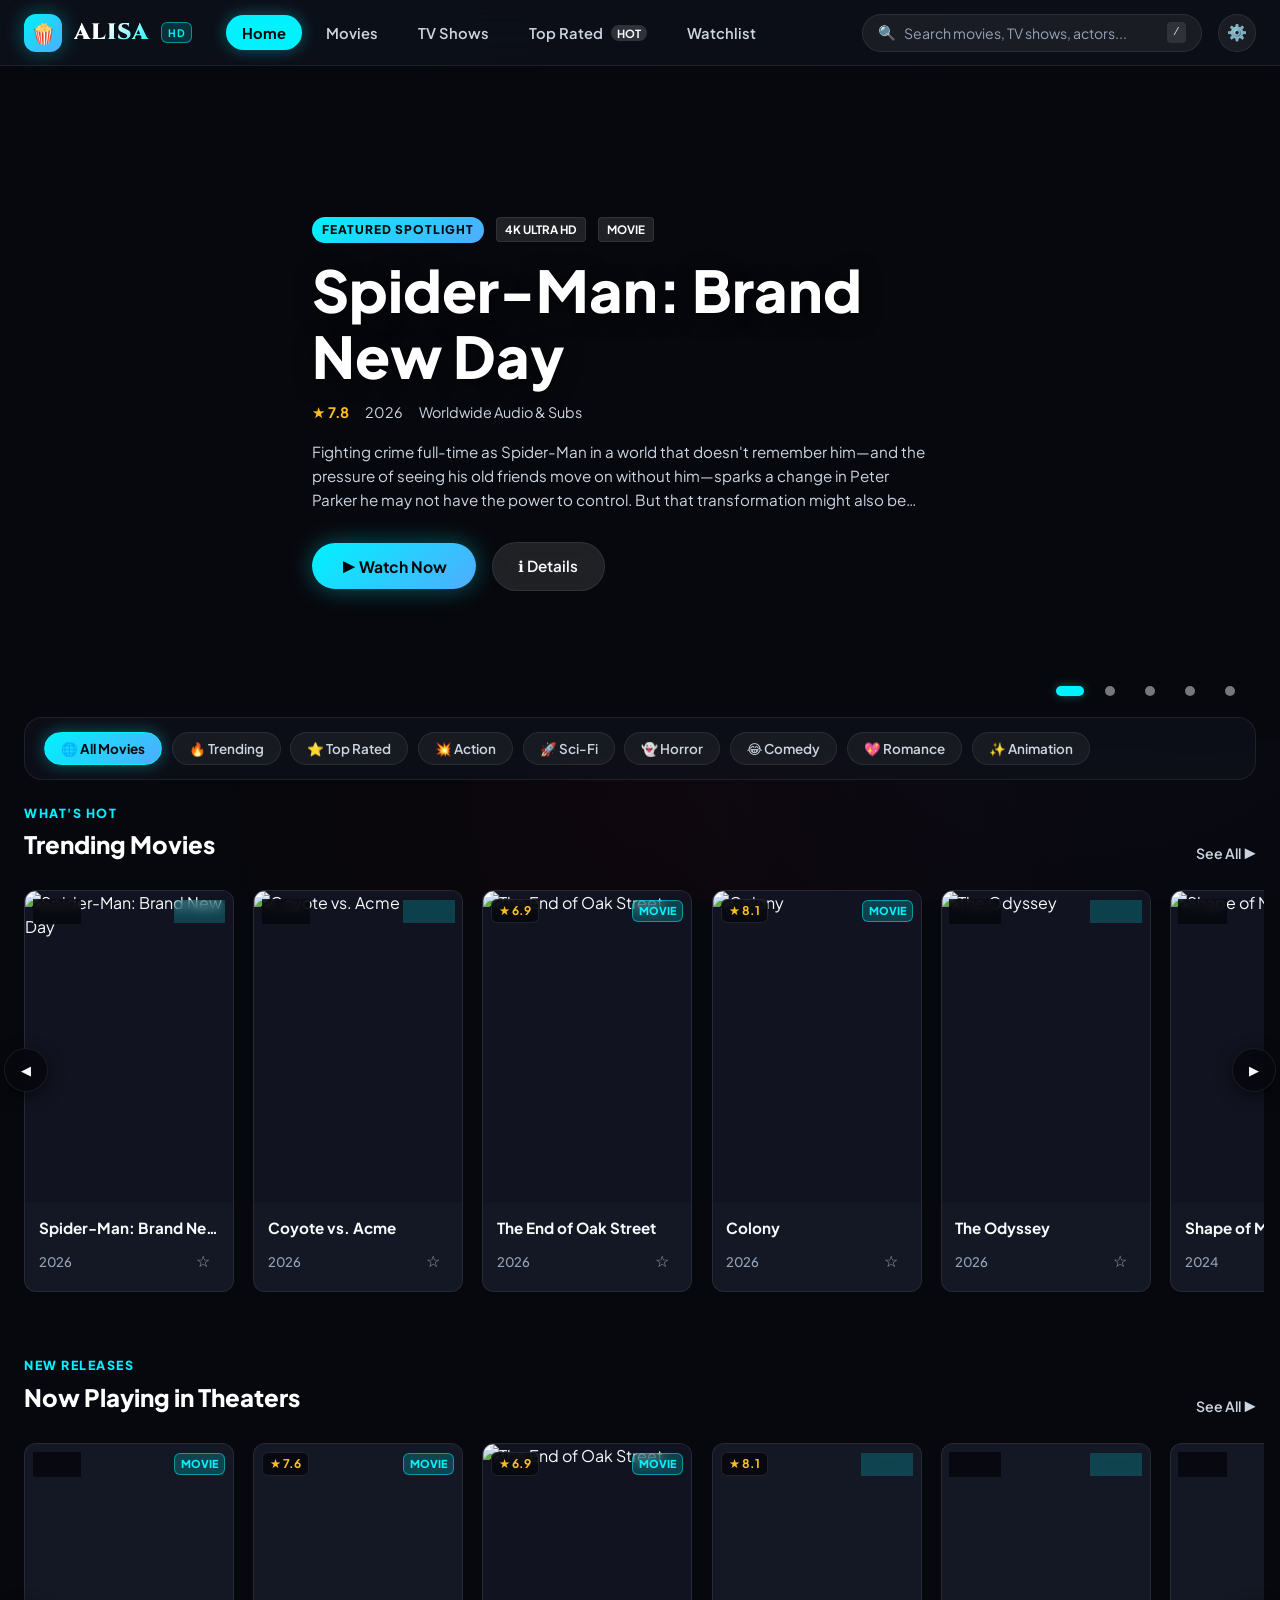
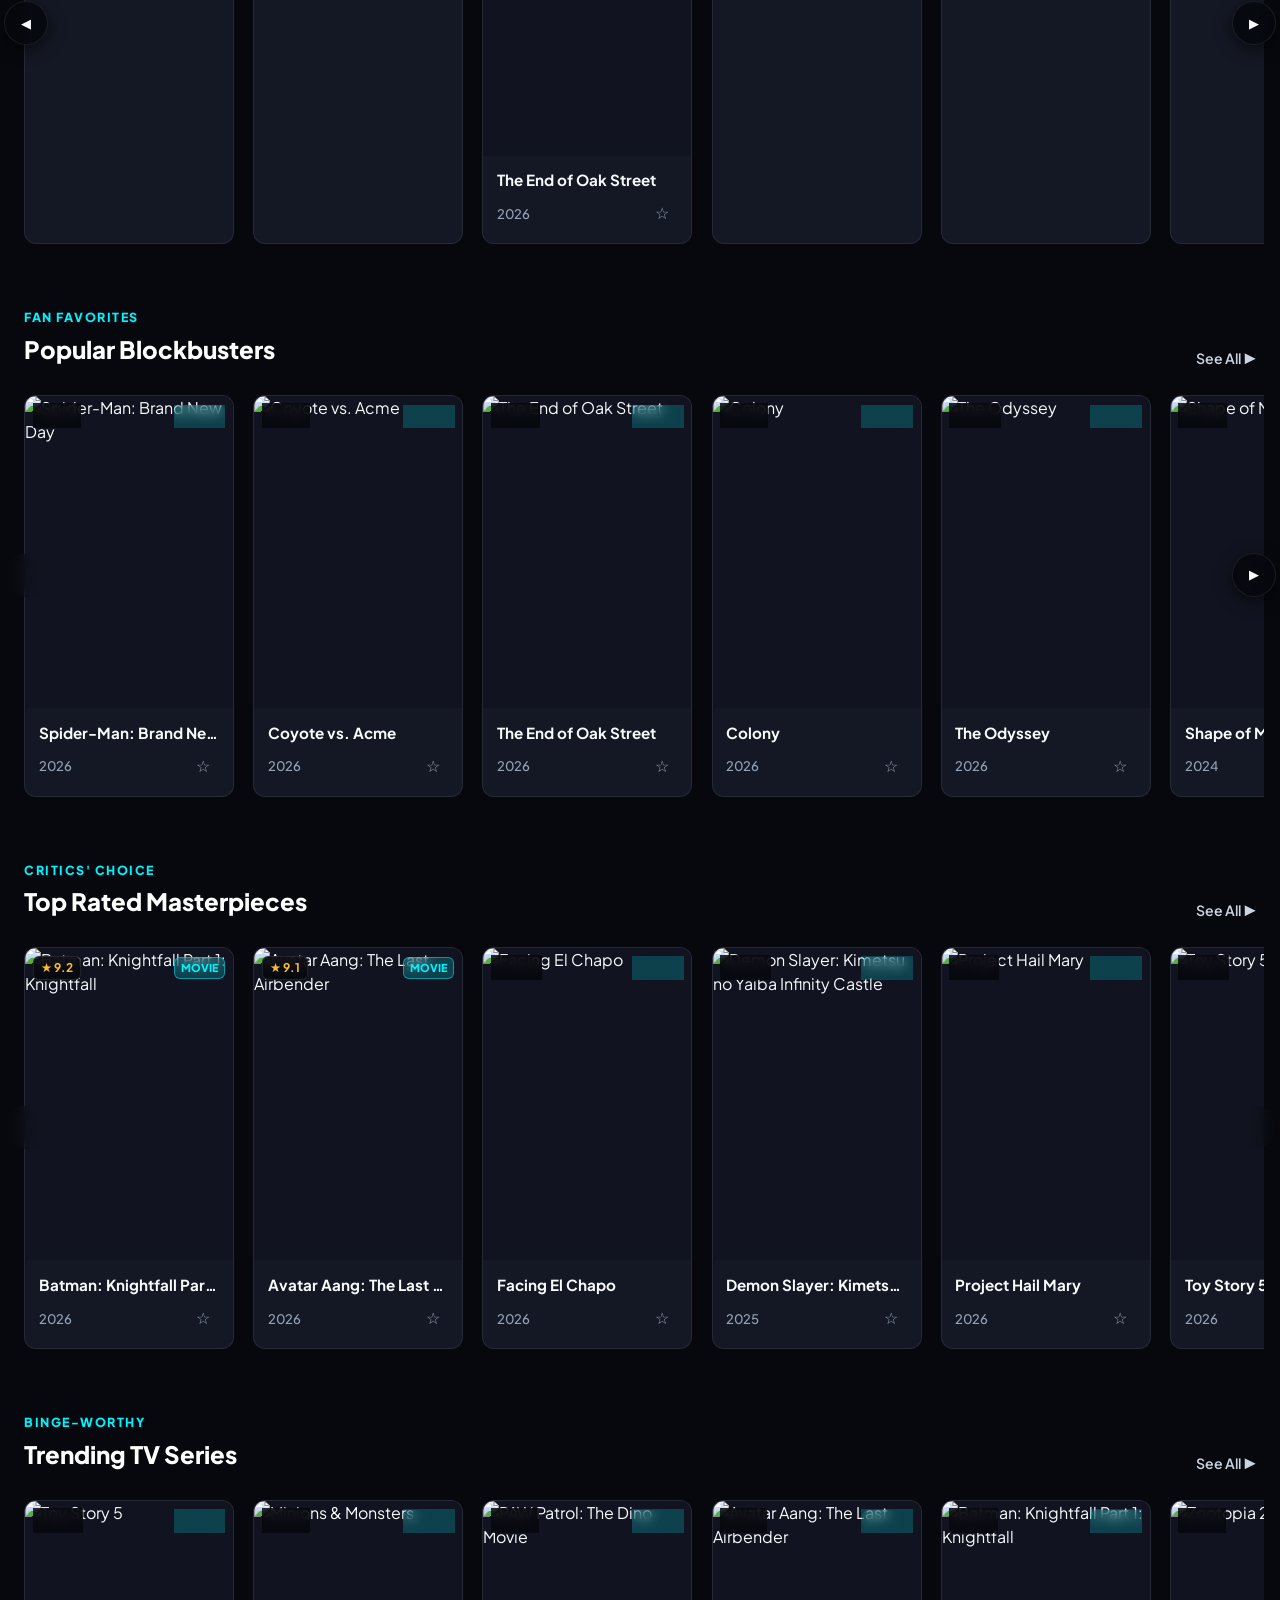
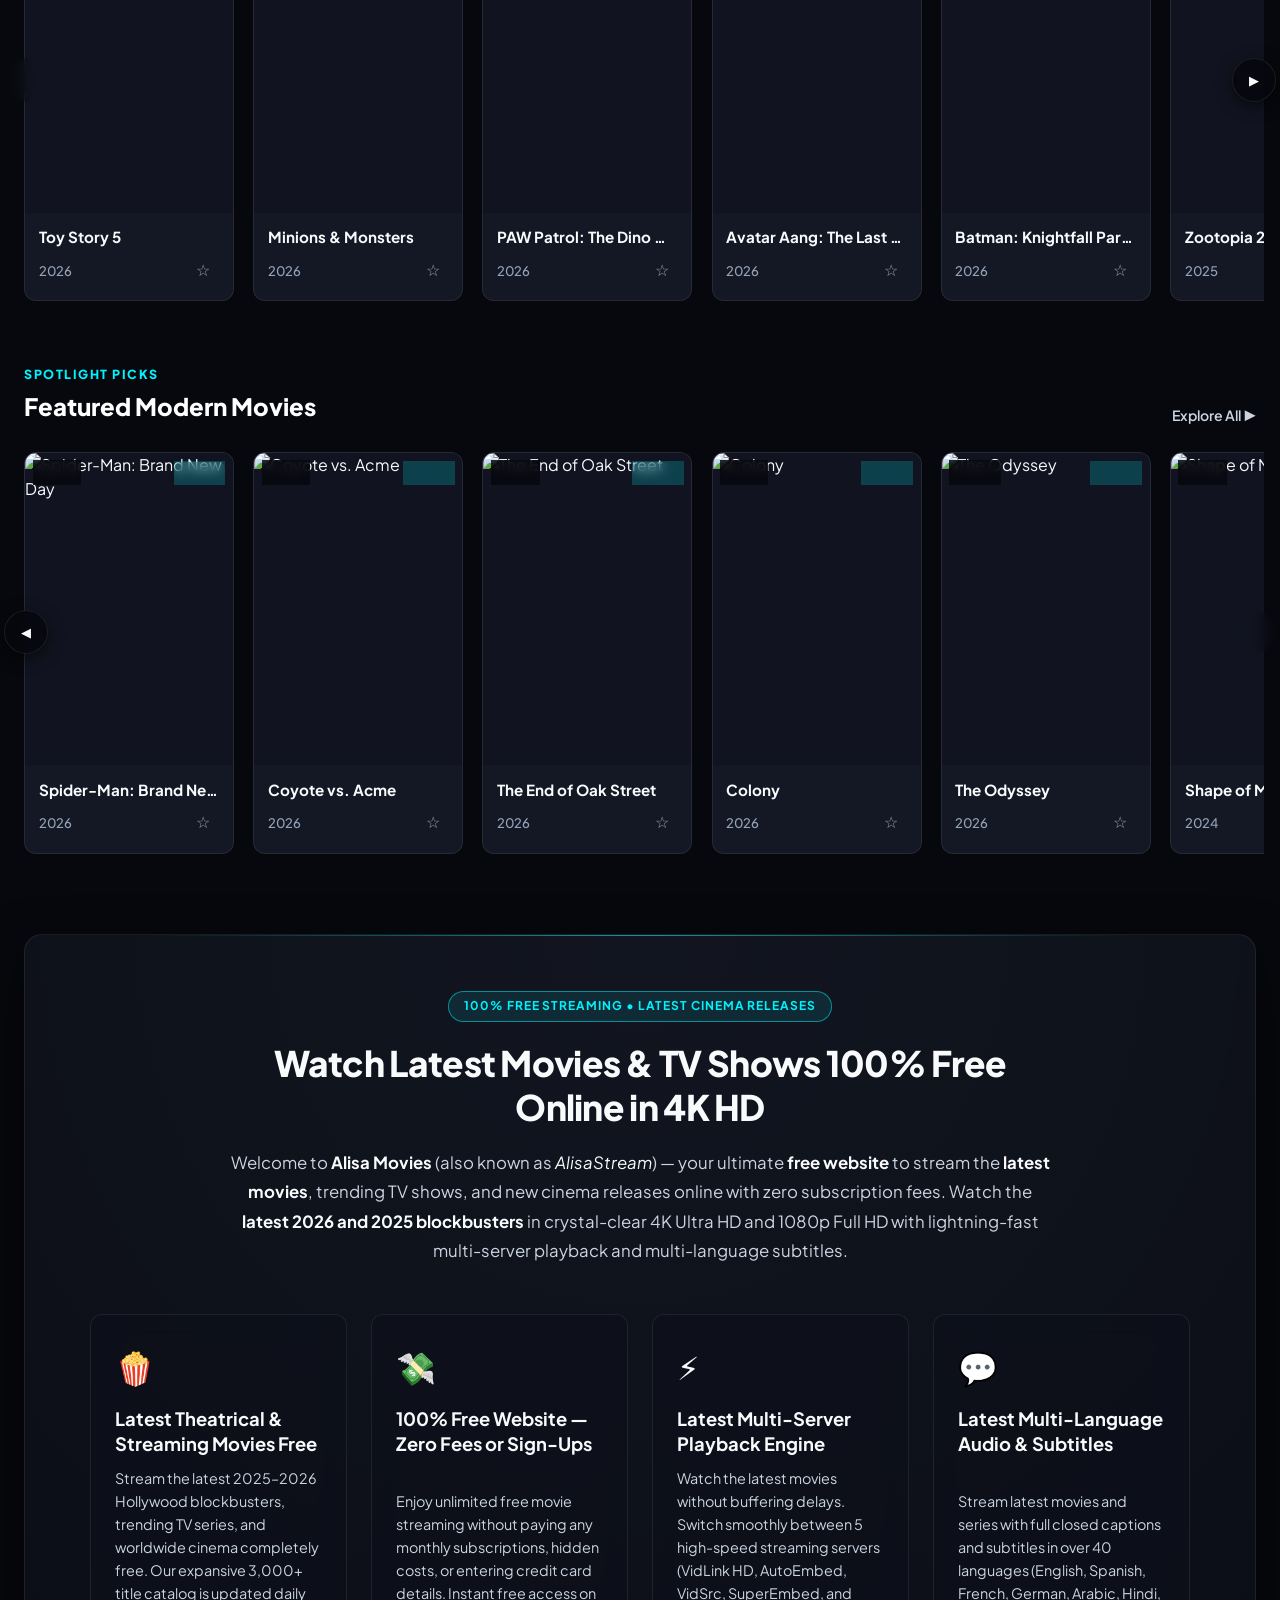
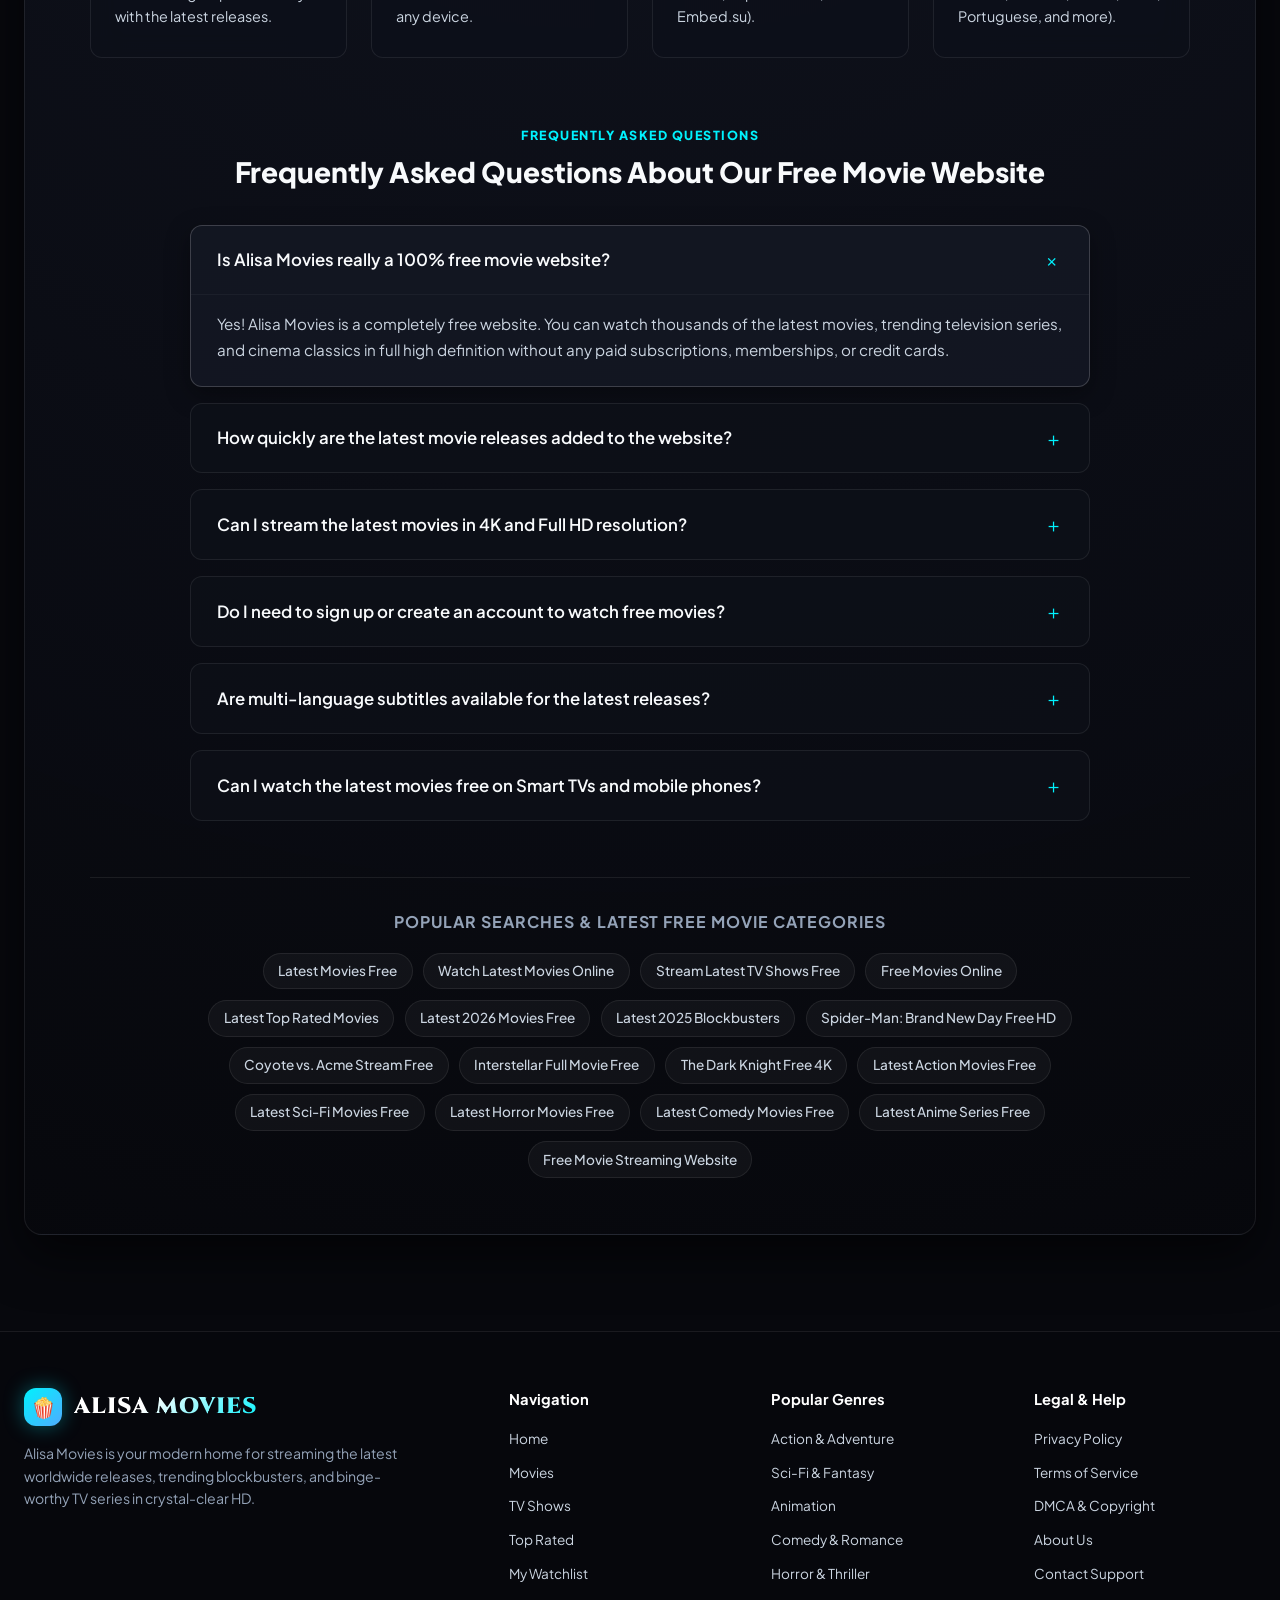
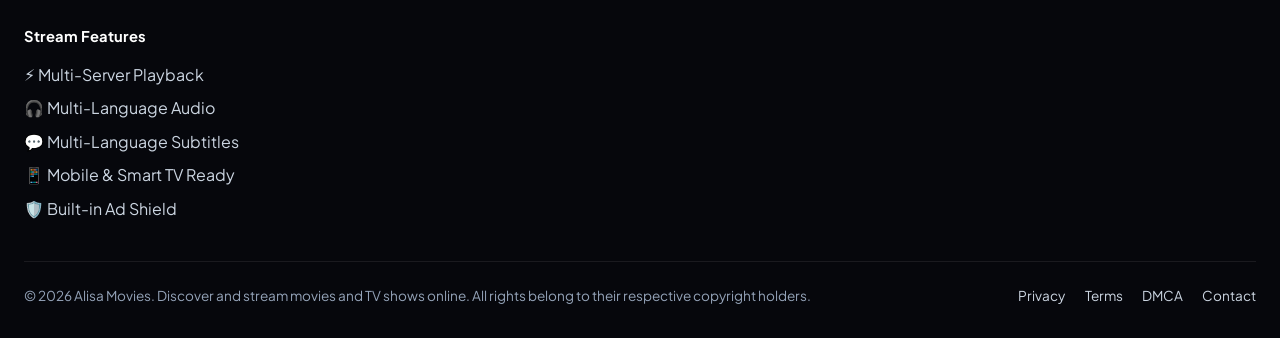
==== index.html @ 01cde554 "fix(player): resolve iframe allowfullscreen precedence, referrerpolicy, and cache bust SW v2" ====
<!DOCTYPE html>
<html lang="en" data-theme-accent="cyan">

<head>
  <meta charset="UTF-8">
  <meta name="viewport" content="width=device-width, initial-scale=1.0">
  <title>Alisa Movies — Watch Movies &amp; TV Shows Free Online in 4K HD | #1 Streaming Site</title>

  <!-- Performance Preconnect & Preload Hints (Core Web Vitals Optimization) -->
  <link rel="preconnect" href="https://fonts.googleapis.com">
  <link rel="preconnect" href="https://fonts.gstatic.com" crossorigin>
  <link rel="preconnect" href="https://image.tmdb.org">
  <link rel="dns-prefetch" href="https://image.tmdb.org">
  <link rel="preload" as="image" href="https://image.tmdb.org/t/p/w780/qeQJx07rK2xm8SD2sJxFKhE7gs0.jpg" fetchpriority="high" media="(max-width: 768px)">
  <link rel="preload" as="image" href="https://image.tmdb.org/t/p/w1280/qeQJx07rK2xm8SD2sJxFKhE7gs0.jpg" fetchpriority="high" media="(min-width: 769px)">

  <!-- Core Design System & Cinematic Stylesheet (Minified) -->
  <link rel="stylesheet" href="css/style.min.css">
  <link rel="stylesheet" href="https://fonts.googleapis.com/css2?family=Cinzel:wght@700;900&family=Plus+Jakarta+Sans:wght@400;500;600;700;800&display=swap" media="print" onload="this.media='all'">
  <noscript>
    <link rel="stylesheet" href="https://fonts.googleapis.com/css2?family=Cinzel:wght@700;900&family=Plus+Jakarta+Sans:wght@400;500;600;700;800&display=swap">
  </noscript>

  <meta name="description"
    content="Watch latest movies and trending TV shows 100% free online in crystal-clear 4K &amp; 1080p HD on Alisa Movies (AlisaStream). #1 online movie watch website with zero sign-up, instant multi-server playback, and multi-language subtitles.">
  <meta name="keywords"
    content="watch movies online, watch free movies, free movie streaming sites, watch movies online free, watch latest movies free, best movie streaming site, free movies 4k, watch series free online, alisa movies, alisastream, stream hd movies free, free cinema 2026">
  <meta name="author" content="Alisa Movies">
  <meta name="robots" content="index, follow, max-image-preview:large, max-snippet:-1, max-video-preview:-1">
  <meta name="googlebot" content="index, follow, max-snippet:-1, max-image-preview:large, max-video-preview:-1">
  <meta name="bingbot" content="index, follow, max-snippet:-1, max-image-preview:large">
  <meta name="theme-color" content="#07080d">
  <meta name="mobile-web-app-capable" content="yes">
  <meta name="apple-mobile-web-app-capable" content="yes">
  <meta name="apple-mobile-web-app-status-bar-style" content="black-translucent">
  <meta name="apple-mobile-web-app-title" content="Alisa Movies Free">
  <meta name="application-name" content="Alisa Movies">

  <!-- Canonical Link -->
  <link rel="canonical" href="https://alisastream.site/">
  <link rel="manifest" href="manifest.json">

  <!-- Open Graph / Facebook / WhatsApp Social Graph -->
  <meta property="og:site_name" content="Alisa Movies">
  <meta property="og:type" content="website">
  <meta property="og:title" content="Alisa Movies — Watch Movies &amp; TV Shows Free Online in 4K HD | #1 Streaming Site">
  <meta property="og:description"
    content="Watch the latest movies and trending TV shows 100% free online in crystal-clear 4K &amp; Full HD. #1 online movie streaming site with zero sign-up and fast multi-server playback.">
  <meta property="og:url" content="https://alisastream.site/">
  <meta property="og:image" content="https://image.tmdb.org/t/p/w1280/qeQJx07rK2xm8SD2sJxFKhE7gs0.jpg">
  <meta property="og:image:width" content="1280">
  <meta property="og:image:height" content="720">
  <meta property="og:image:alt" content="Alisa Movies — Watch Latest Movies Free Online in 4K HD">
  <meta property="og:locale" content="en_US">

  <!-- Twitter Cards -->
  <meta name="twitter:card" content="summary_large_image">
  <meta name="twitter:title" content="Alisa Movies — Watch Latest Movies & TV Shows Free Online in 4K HD">
  <meta name="twitter:description"
    content="Watch the latest movies and trending TV shows 100% free online in crystal-clear 4K & Full HD. Free movie streaming with zero subscription.">
  <meta name="twitter:image" content="https://image.tmdb.org/t/p/w1280/qeQJx07rK2xm8SD2sJxFKhE7gs0.jpg">
  <meta name="twitter:image:alt" content="Alisa Movies — Free Latest Movie Streaming">

  <!-- Site Icons & Favicon (Desktop, Mobile, Google SERP) -->
  <link rel="icon" type="image/svg+xml" href="favicon.svg">
  <link rel="icon" type="image/png" sizes="48x48" href="favicon-48x48.png">
  <link rel="icon" type="image/png" sizes="32x32" href="favicon-32x32.png">
  <link rel="icon" type="image/png" sizes="16x16" href="favicon-16x16.png">
  <link rel="shortcut icon" href="favicon.ico">
  <link rel="apple-touch-icon" sizes="180x180" href="apple-touch-icon.png">

  <!-- Schema.org JSON-LD Structured Data for Google Rich Snippets -->
  <script type="application/ld+json">
  {
    "@context": "https://schema.org",
    "@graph": [
      {
        "@type": "WebSite",
        "@id": "https://alisastream.site/#website",
        "url": "https://alisastream.site/",
        "name": "Alisa Movies — Free Latest Movie Streaming",
        "alternateName": ["AlisaStream Free", "Alisa Stream", "AlisaMovies Free", "Latest Movies Free HD"],
        "description": "Watch latest movies and trending TV series 100% free in crystal-clear 4K and 1080p HD. Free cinema streaming with zero fees and no subscriptions.",
        "inLanguage": "en-US",
        "potentialAction": {
          "@type": "SearchAction",
          "target": {
            "@type": "EntryPoint",
            "urlTemplate": "https://alisastream.site/#search={search_term_string}"
          },
          "query-input": "required name=search_term_string"
        }
      },
      {
        "@type": "Organization",
        "@id": "https://alisastream.site/#organization",
        "name": "Alisa Movies",
        "alternateName": "AlisaStream",
        "url": "https://alisastream.site/",
        "logo": {
          "@type": "ImageObject",
          "url": "https://image.tmdb.org/t/p/w500/bjiS5ipwxb9JFy3XRRN4OAilSeX.jpg",
          "caption": "Alisa Movies Brand Logo"
        },
        "description": "Premier free movie streaming website offering the latest cinema releases and trending HD television series worldwide.",
        "sameAs": [
          "https://alisastream.site/"
        ]
      },
      {
        "@type": "BreadcrumbList",
        "@id": "https://alisastream.site/#breadcrumb",
        "itemListElement": [
          {
            "@type": "ListItem",
            "position": 1,
            "name": "Home",
            "item": "https://alisastream.site/"
          },
          {
            "@type": "ListItem",
            "position": 2,
            "name": "Latest Movies Free",
            "item": "https://alisastream.site/?category=movies"
          },
          {
            "@type": "ListItem",
            "position": 3,
            "name": "Latest TV Shows Free",
            "item": "https://alisastream.site/?category=tv"
          },
          {
            "@type": "ListItem",
            "position": 4,
            "name": "Top Rated Free Cinema",
            "item": "https://alisastream.site/?category=top_rated"
          }
        ]
      },
      {
        "@type": "ItemList",
        "@id": "https://alisastream.site/#trending-carousel",
        "name": "Latest Trending Movies & TV Series — Watch Free on Alisa Movies",
        "description": "Featured latest high-definition blockbusters and trending television shows available to stream 100% free.",
        "itemListElement": [
          {
            "@type": "ListItem",
            "position": 1,
            "item": {
              "@type": "Movie",
              "name": "Spider-Man: Brand New Day",
              "url": "https://alisastream.site/?movie=969681",
              "image": "https://image.tmdb.org/t/p/w500/bjiS5ipwxb9JFy3XRRN4OAilSeX.jpg",
              "datePublished": "2026-07-29"
            }
          },
          {
            "@type": "ListItem",
            "position": 2,
            "item": {
              "@type": "Movie",
              "name": "Coyote vs. Acme",
              "url": "https://alisastream.site/?movie=1204680",
              "image": "https://image.tmdb.org/t/p/w500/kYDCl2y0VPvhT5eYWbMRInPoB03.jpg",
              "datePublished": "2026-08-20"
            }
          },
          {
            "@type": "ListItem",
            "position": 3,
            "item": {
              "@type": "Movie",
              "name": "Interstellar",
              "url": "https://alisastream.site/?movie=157336",
              "image": "https://image.tmdb.org/t/p/w500/gEU2QniE6E77NI6lCU6MxlNBvIx.jpg",
              "datePublished": "2014-11-05"
            }
          },
          {
            "@type": "ListItem",
            "position": 4,
            "item": {
              "@type": "Movie",
              "name": "The Dark Knight",
              "url": "https://alisastream.site/?movie=155",
              "image": "https://image.tmdb.org/t/p/w500/qJ2tW6WMUDux911r6m7haRef0WH.jpg",
              "datePublished": "2008-07-16"
            }
          }
        ]
      },
      {
        "@type": "FAQPage",
        "@id": "https://alisastream.site/#faq",
        "mainEntity": [
          {
            "@type": "Question",
            "name": "Is Alisa Movies a completely free website to watch movies?",
            "acceptedAnswer": {
              "@type": "Answer",
              "text": "Yes, Alisa Movies (AlisaStream) is a 100% free streaming website. You can watch thousands of the latest movies, trending TV shows, and cinema releases in 4K and Full HD with zero subscription fees, no credit cards, and no sign-up required."
            }
          },
          {
            "@type": "Question",
            "name": "How frequently are the latest movies and TV shows updated?",
            "acceptedAnswer": {
              "@type": "Answer",
              "text": "We update our free movie catalog daily with the latest 2025 and 2026 theatrical blockbusters, new streaming arrivals, and latest television series episodes as soon as they become available worldwide."
            }
          },
          {
            "@type": "Question",
            "name": "What video resolution is available for the latest movie releases?",
            "acceptedAnswer": {
              "@type": "Answer",
              "text": "Alisa Movies supports adaptive high-bitrate streaming ranging from 720p HD and 1080p Full HD up to crystal-clear 4K Ultra HD for the latest cinema releases."
            }
          },
          {
            "@type": "Question",
            "name": "Do the latest movies include multi-language subtitles and audio?",
            "acceptedAnswer": {
              "@type": "Answer",
              "text": "Yes! The latest movies and shows feature built-in closed captions and subtitles in over 40 languages, including English, Spanish, French, German, Arabic, Hindi, and Portuguese."
            }
          },
          {
            "@type": "Question",
            "name": "Do I need to sign up or provide personal details to watch free?",
            "acceptedAnswer": {
              "@type": "Answer",
              "text": "No! There is zero registration required on this free website. Simply search for any latest movie or TV show, click play, and start watching immediately."
            }
          },
          {
            "@type": "Question",
            "name": "How do the multiple free streaming servers work?",
            "acceptedAnswer": {
              "@type": "Answer",
              "text": "Each latest title is equipped with 5 high-speed backup servers (VidLink HD, AutoEmbed Fast, VidSrc Multi-Audio, SuperEmbed Global, Embed.su). If any stream slows down, switch servers instantly with one click."
            }
          }
        ]
      }
    ]
  }
  </script>

  <!-- Analytics & Tag Management (Lazy-loaded on interaction/idle to save 139 KiB unused JS) -->
  <script>
    window.dataLayer = window.dataLayer || [];
    function gtag(){dataLayer.push(arguments);}

    // Initialize Consent Mode v2 immediately (queued in dataLayer without external requests)
    try {
      const storedConsent = localStorage.getItem('alisa_cookie_consent');
      gtag('consent', 'default', {
        'ad_storage': storedConsent === 'accepted' ? 'granted' : 'denied',
        'ad_user_data': storedConsent === 'accepted' ? 'granted' : 'denied',
        'ad_personalization': storedConsent === 'accepted' ? 'granted' : 'denied',
        'analytics_storage': storedConsent === 'declined' ? 'denied' : 'granted'
      });
    } catch(e) {}

    gtag('js', new Date());
    gtag('config', 'G-50Y4X5F5R3');

    // Defer 3rd-party tracking scripts until user interaction or idle timeout
    (function() {
      let analyticsLoaded = false;
      function loadAnalytics() {
        if (analyticsLoaded) return;
        analyticsLoaded = true;

        // 1. Google Tag Manager
        (function(w,d,s,l,i){w[l]=w[l]||[];w[l].push({'gtm.start':
        new Date().getTime(),event:'gtm.js'});var f=d.getElementsByTagName(s)[0],
        j=d.createElement(s),dl=l!='dataLayer'?'&l='+l:'';j.async=true;j.src=
        'https://www.googletagmanager.com/gtm.js?id='+i+dl;f.parentNode.insertBefore(j,f);
        })(window,document,'script','dataLayer','GTM-PPVZSLJ7');

        // 2. Google Analytics (gtag.js)
        var gaScript = document.createElement('script');
        gaScript.async = true;
        gaScript.src = 'https://www.googletagmanager.com/gtag/js?id=G-50Y4X5F5R3';
        document.head.appendChild(gaScript);

        // 3. Microsoft Clarity
        (function(c,l,a,r,i,t,y){
            c[a]=c[a]||function(){(c[a].q=c[a].q||[]).push(arguments)};
            t=l.createElement(r);t.async=1;t.src="https://www.clarity.ms/tag/"+i;
            y=l.getElementsByTagName(r)[0];y.parentNode.insertBefore(t,y);
        })(window, document, "clarity", "script", "yriaaf45vl");

        // Remove interaction listeners
        ['touchstart', 'pointerdown', 'scroll', 'keydown', 'click'].forEach(function(evt) {
          window.removeEventListener(evt, loadAnalytics, { passive: true });
        });
      }

      // Attach interaction listeners (triggers immediately on real user touch or scroll)
      ['touchstart', 'pointerdown', 'scroll', 'keydown', 'click'].forEach(function(evt) {
        window.addEventListener(evt, loadAnalytics, { passive: true, once: true });
      });

      // Fallback timer: load after 8.5s if completely untouched
      if (typeof window !== 'undefined') {
        window.addEventListener('load', function() {
          setTimeout(loadAnalytics, 8500);
        });
      }
    })();
  </script>
</head>

<body>
  <!-- Google Tag Manager (noscript) -->
  <noscript><iframe src="https://www.googletagmanager.com/ns.html?id=GTM-PPVZSLJ7"
  height="0" width="0" style="display:none;visibility:hidden"></iframe></noscript>
  <!-- End Google Tag Manager (noscript) -->

  <!-- Ambient Cinematic Background Mesh -->
  <div class="ambient-mesh" aria-hidden="true"></div>

  <!-- Main Site Header -->
  <header class="site-header" id="siteHeader">
    <div class="header-inner">
      <!-- Brand Logo -->
      <a href="#" class="brand-link" id="brandHomeBtn" aria-label="Alisa Movies Home">
        <div class="brand-icon">🍿</div>
        <span class="brand-text">ALISA</span>
        <span class="brand-badge">HD</span>
      </a>

      <!-- Primary Navigation Links -->
      <nav class="main-nav" aria-label="Main Navigation">
        <button type="button" class="nav-item active" data-tab="home" id="navHome">
          <span>Home</span>
        </button>
        <button type="button" class="nav-item" data-tab="movies" id="navMovies">
          <span>Movies</span>
        </button>
        <button type="button" class="nav-item" data-tab="tv" id="navTV">
          <span>TV Shows</span>
        </button>
        <button type="button" class="nav-item" data-tab="top_rated" id="navTopRated">
          <span>Top Rated</span>
          <span class="nav-badge">HOT</span>
        </button>
        <button type="button" class="nav-item" data-tab="watchlist" id="navWatchlist">
          <span>Watchlist</span>
          <span class="nav-badge" id="watchlistCountBadge">0</span>
        </button>
      </nav>

      <!-- Header Actions: Search & Settings -->
      <div class="header-actions">
        <!-- Live Search Box -->
        <div class="search-box-wrapper">
          <div class="search-input-inner">
            <span class="search-icon" aria-hidden="true">🔍</span>
            <input type="text" id="globalSearchInput" class="search-input"
              placeholder="Search movies, TV shows, actors..." autocomplete="off"
              aria-label="Search movies, TV shows, and actors">
            <button type="button" id="clearSearchBtn" class="clear-search-btn" aria-label="Clear search">✕</button>
            <kbd class="search-kbd">/</kbd>
          </div>
          <!-- Live Search Suggestions Dropdown -->
          <div class="search-suggestions" id="searchSuggestions" role="listbox" aria-label="Search suggestions"></div>
        </div>

        <!-- Settings Button -->
        <button type="button" class="icon-action-btn" id="openSettingsBtn" title="Preferences & Theme"
          aria-label="Settings">
          ⚙️
        </button>

        <!-- Mobile Menu Toggle Button -->
        <button type="button" class="mobile-menu-btn" id="mobileMenuBtn" aria-label="Toggle navigation menu">
          ☰
        </button>
      </div>
    </div>
  </header>

  <!-- Main Content Container -->
  <main id="mainContent">

    <!-- Hero Spotlight Carousel Section -->
    <section class="hero-spotlight" id="heroSpotlight" aria-label="Featured Spotlight">
      <div class="hero-slider-track" id="heroSliderTrack">
        <div class="hero-slide active hero-slide-initial" data-slide-index="0">
          <div class="hero-backdrop-gradient"></div>
          <div class="hero-content">
            <div class="hero-badges">
              <span class="spotlight-pill">FEATURED SPOTLIGHT</span>
              <span class="quality-pill">4K ULTRA HD</span>
              <span class="quality-pill">MOVIE</span>
            </div>
            <h1 class="hero-title">Spider-Man: Brand New Day</h1>
            <div class="hero-meta">
              <span class="hero-rating">★ 7.8</span>
              <span>2026</span>
              <span>Worldwide Audio & Subs</span>
            </div>
            <p class="hero-overview">
              Fighting crime full-time as Spider-Man in a world that doesn't remember him—and the pressure of seeing his old friends move on without him—sparks a change in Peter Parker he may not have the power to control.
            </p>
            <div class="hero-actions">
              <button type="button" class="btn-primary hero-play-btn" data-id="969681" data-type="movie">
                <span>▶ Watch Now</span>
              </button>
              <button type="button" class="btn-secondary hero-info-btn" data-id="969681" data-type="movie">
                <span>ℹ Details</span>
              </button>
              <button type="button" class="btn-secondary" id="heroExploreAllBtn">
                <span>🌐 Explore Catalog</span>
              </button>
            </div>
          </div>
        </div>
      </div>
      <!-- Carousel Dot Indicators -->
      <div class="hero-indicators" id="heroIndicators"></div>
    </section>

    <!-- Quick Worldwide & Genre Filter Bar -->
    <section class="filter-bar-section" aria-label="Quick Category & Region Filters">
      <div class="filter-bar-inner" id="filterChipsBar">
        <button type="button" class="filter-chip active" data-filter="all">🌐 All Movies</button>
        <button type="button" class="filter-chip" data-filter="trending">🔥 Trending</button>
        <button type="button" class="filter-chip" data-filter="top_rated">⭐ Top Rated</button>
        <button type="button" class="filter-chip" data-filter="action" data-genre="28">💥 Action</button>
        <button type="button" class="filter-chip" data-filter="scifi" data-genre="878">🚀 Sci-Fi</button>
        <button type="button" class="filter-chip" data-filter="horror" data-genre="27">👻 Horror</button>
        <button type="button" class="filter-chip" data-filter="comedy" data-genre="35">😂 Comedy</button>
        <button type="button" class="filter-chip" data-filter="romance" data-genre="10749">💖 Romance</button>
        <button type="button" class="filter-chip" data-filter="anime" data-genre="16">✨ Animation</button>
      </div>
    </section>


    <!-- Content Sections Wrapper -->
    <div class="content-wrapper">


      <!-- Dynamic View Container (Used for Search Results, Filter grids, Watchlist page, All Movies Explorer) -->
      <section class="section-block" id="dynamicViewSection" style="display: none;">
        <div class="section-header">
          <div class="section-title-group">
            <span class="section-subtitle" id="dynamicViewSubtitle">EXPLORE</span>
            <h2 class="section-title" id="dynamicViewTitle">Search Results</h2>
          </div>
          <button type="button" class="section-link-btn" id="closeDynamicViewBtn">✕ Back to Home</button>
        </div>

        <!-- Catalog Explorer Filter & Sort Controls (Visible on Movies / Explore All) -->
        <div class="catalog-toolbar" id="catalogToolbar" style="display: none;">
          <div class="catalog-filters-group">
            <div class="catalog-filter-item">
              <label for="catalogCategorySelect" class="filter-label">Collection</label>
              <select id="catalogCategorySelect" class="catalog-select" aria-label="Select movie category">
                <option value="all">🌐 All Movies</option>
                <option value="popular">🔥 Popular Blockbusters</option>
                <option value="top_rated">⭐ Top Rated Masterpieces</option>
                <option value="now_playing">🎬 In Theaters & Recent</option>
                <option value="upcoming">🚀 Upcoming Releases</option>
                <option value="rapidapi">📚 IMDb Top Movies</option>
                <option value="public">🎥 Featured Spotlight</option>
              </select>
            </div>

            <div class="catalog-filter-item">
              <label for="catalogGenreSelect" class="filter-label">Genre</label>
              <select id="catalogGenreSelect" class="catalog-select" aria-label="Select genre">
                <option value="">All Genres</option>
                <option value="28">Action</option>
                <option value="12">Adventure</option>
                <option value="16">Animation</option>
                <option value="35">Comedy</option>
                <option value="80">Crime</option>
                <option value="18">Drama</option>
                <option value="14">Fantasy</option>
                <option value="27">Horror</option>
                <option value="9648">Mystery</option>
                <option value="10749">Romance</option>
                <option value="878">Sci-Fi</option>
                <option value="53">Thriller</option>
              </select>
            </div>

            <div class="catalog-filter-item">
              <label for="catalogSortSelect" class="filter-label">Sort By</label>
              <select id="catalogSortSelect" class="catalog-select" aria-label="Sort movies by">
                <option value="popularity.desc">🔥 Most Popular</option>
                <option value="vote_average.desc">⭐ Highest Rated</option>
                <option value="primary_release_date.desc">📅 Release: New to Old</option>
                <option value="primary_release_date.asc">🏛️ Release: Old to New</option>
              </select>
            </div>

            <div class="catalog-filter-item">
              <label for="catalogYearSelect" class="filter-label">Year</label>
              <select id="catalogYearSelect" class="catalog-select" aria-label="Filter by release year">
                <option value="">All Years (2015–2026)</option>
                <option value="2026">2026</option>
                <option value="2025">2025</option>
                <option value="2024">2024</option>
                <option value="2023">2023</option>
                <option value="2022">2022</option>
                <option value="2021">2021</option>
                <option value="2020">2020</option>
                <option value="2019">2019</option>
                <option value="2018">2018</option>
                <option value="2017">2017</option>
                <option value="2016">2016</option>
                <option value="2015">2015</option>
              </select>
            </div>
          </div>

          <div class="catalog-meta-info">
            <span class="catalog-count-pill" id="catalogCountPill">Showing 20 Movies</span>
          </div>
        </div>


        <div class="media-grid" id="dynamicMediaGrid"></div>

        <!-- Pagination & Infinite Batch Loading Controls -->
        <div class="load-more-container" id="loadMoreContainer" style="display: none;">
          <button type="button" class="btn-load-more" id="loadMoreMoviesBtn" aria-label="Fetch next page of movies">
            <span class="load-more-text">⬇ Fetch More Movies (+20)</span>
            <span class="load-more-spinner" style="display: none;">⏳ Fetching Movies...</span>
          </button>
          <button type="button" class="btn-load-batch" id="loadBatchMoviesBtn"
            aria-label="Fetch next batch of 40 movies">
            <span>⚡ Fetch Double Batch (+40)</span>
          </button>
        </div>
      </section>

      <!-- Standard Home Rails Container -->
      <div id="homeRailsContainer">

        <!-- History / Continue Watching Rail (Hidden if empty) -->
        <section class="section-block" id="historySection" style="display: none;">
          <div class="section-header">
            <div class="section-title-group">
              <span class="section-subtitle">RECENTLY WATCHED</span>
              <h2 class="section-title">Continue Watching</h2>
            </div>
            <button type="button" class="section-link-btn" id="clearHistoryBtn">Clear History</button>
          </div>
          <div class="rail-container">
            <button type="button" class="rail-nav-btn prev" data-target="historyRail" aria-label="Previous">◀</button>
            <div class="rail-scroll" id="historyRail"></div>
            <button type="button" class="rail-nav-btn next" data-target="historyRail" aria-label="Next">▶</button>
          </div>
        </section>

        <!-- Trending Movies Rail -->
        <section class="section-block">
          <div class="section-header">
            <div class="section-title-group">
              <span class="section-subtitle">WHAT'S HOT</span>
              <h2 class="section-title">Trending Movies</h2>
            </div>
            <button type="button" class="section-link-btn" data-see-all="trending">See All ▶</button>
          </div>
          <div class="rail-container">
            <button type="button" class="rail-nav-btn prev" data-target="trendingRail" aria-label="Previous">◀</button>
            <div class="rail-scroll" id="trendingRail">
              <div class="skeleton-card"></div>
              <div class="skeleton-card"></div>
              <div class="skeleton-card"></div>
              <div class="skeleton-card"></div>
              <div class="skeleton-card"></div>
            </div>
            <button type="button" class="rail-nav-btn next" data-target="trendingRail" aria-label="Next">▶</button>
          </div>
        </section>

        <!-- In Theaters & Recent Hits Rail -->
        <section class="section-block">
          <div class="section-header">
            <div class="section-title-group">
              <span class="section-subtitle">NEW RELEASES</span>
              <h2 class="section-title">Now Playing in Theaters</h2>
            </div>
            <button type="button" class="section-link-btn" data-see-all="now_playing">See All ▶</button>
          </div>
          <div class="rail-container">
            <button type="button" class="rail-nav-btn prev" data-target="nowPlayingRail"
              aria-label="Previous">◀</button>
            <div class="rail-scroll" id="nowPlayingRail">
              <div class="skeleton-card"></div>
              <div class="skeleton-card"></div>
              <div class="skeleton-card"></div>
              <div class="skeleton-card"></div>
              <div class="skeleton-card"></div>
            </div>
            <button type="button" class="rail-nav-btn next" data-target="nowPlayingRail" aria-label="Next">▶</button>
          </div>
        </section>


        <!-- Popular Blockbusters Rail -->
        <section class="section-block">
          <div class="section-header">
            <div class="section-title-group">
              <span class="section-subtitle">FAN FAVORITES</span>
              <h2 class="section-title">Popular Blockbusters</h2>
            </div>
            <button type="button" class="section-link-btn" data-see-all="movies">See All ▶</button>
          </div>
          <div class="rail-container">
            <button type="button" class="rail-nav-btn prev" data-target="popularMoviesRail"
              aria-label="Previous">◀</button>
            <div class="rail-scroll" id="popularMoviesRail">
              <div class="skeleton-card"></div>
              <div class="skeleton-card"></div>
              <div class="skeleton-card"></div>
              <div class="skeleton-card"></div>
              <div class="skeleton-card"></div>
            </div>
            <button type="button" class="rail-nav-btn next" data-target="popularMoviesRail" aria-label="Next">▶</button>
          </div>
        </section>


      <!-- Top Rated Masterpieces Rail -->
      <section class="section-block">
        <div class="section-header">
          <div class="section-title-group">
            <span class="section-subtitle">CRITICS' CHOICE</span>
            <h2 class="section-title">Top Rated Masterpieces</h2>
          </div>
          <button type="button" class="section-link-btn" data-see-all="top_rated">See All ▶</button>
        </div>
        <div class="rail-container">
          <button type="button" class="rail-nav-btn prev" data-target="topRatedRail" aria-label="Previous">◀</button>
          <div class="rail-scroll" id="topRatedRail">
            <div class="skeleton-card"></div>
            <div class="skeleton-card"></div>
            <div class="skeleton-card"></div>
            <div class="skeleton-card"></div>
            <div class="skeleton-card"></div>
          </div>
          <button type="button" class="rail-nav-btn next" data-target="topRatedRail" aria-label="Next">▶</button>
        </div>
      </section>

      <!-- Trending TV Series Rail -->
      <section class="section-block">
        <div class="section-header">
          <div class="section-title-group">
            <span class="section-subtitle">BINGE-WORTHY</span>
            <h2 class="section-title">Trending TV Series</h2>
          </div>
          <button type="button" class="section-link-btn" data-see-all="tv">See All ▶</button>
        </div>
        <div class="rail-container">
          <button type="button" class="rail-nav-btn prev" data-target="popularTVRail" aria-label="Previous">◀</button>
          <div class="rail-scroll" id="popularTVRail">
            <div class="skeleton-card"></div>
            <div class="skeleton-card"></div>
            <div class="skeleton-card"></div>
            <div class="skeleton-card"></div>
            <div class="skeleton-card"></div>
          </div>
          <button type="button" class="rail-nav-btn next" data-target="popularTVRail" aria-label="Next">▶</button>
        </div>
      </section>

      <!-- Featured Modern Movies Rail -->
      <section class="section-block">
        <div class="section-header">
          <div class="section-title-group">
            <span class="section-subtitle">SPOTLIGHT PICKS</span>
            <h2 class="section-title">Featured Modern Movies</h2>
          </div>
          <button type="button" class="section-link-btn" data-see-all="public">Explore All ▶</button>
        </div>
        <div class="rail-container">
          <button type="button" class="rail-nav-btn prev" data-target="publicCinemaRail"
            aria-label="Previous">◀</button>
          <div class="rail-scroll" id="publicCinemaRail"></div>
          <button type="button" class="rail-nav-btn next" data-target="publicCinemaRail" aria-label="Next">▶</button>
        </div>
      </section>

      <!-- My Watchlist Rail (Hidden if empty) -->
      <section class="section-block" id="watchlistSection" style="display: none;">
        <div class="section-header">
          <div class="section-title-group">
            <span class="section-subtitle">YOUR COLLECTION</span>
            <h2 class="section-title">My Watchlist</h2>
          </div>
          <button type="button" class="section-link-btn" data-see-all="watchlist">View All ▶</button>
        </div>
        <div class="rail-container">
          <button type="button" class="rail-nav-btn prev" data-target="watchlistRail" aria-label="Previous">◀</button>
          <div class="rail-scroll" id="watchlistRail"></div>
          <button type="button" class="rail-nav-btn next" data-target="watchlistRail" aria-label="Next">▶</button>
        </div>
      </section>

    </div><!-- End homeRailsContainer -->

    <!-- ==========================================================================
           CINEMATIC SEO AUTHORITY & STREAMING FAQ SECTION (Google SERP Optimization)
           ========================================================================== -->
    <section class="seo-authority-section" id="aboutAlisaCinema" aria-labelledby="seoSectionHeading">
      <div class="seo-section-inner">
        <div class="seo-header">
          <span class="seo-badge">100% FREE STREAMING • LATEST CINEMA RELEASES</span>
          <h2 id="seoSectionHeading" class="seo-main-title">Watch Latest Movies &amp; TV Shows 100% Free Online in 4K
            HD</h2>
          <p class="seo-lead-text">
            Welcome to <strong>Alisa Movies</strong> (also known as <em>AlisaStream</em>) — your ultimate <strong>free
              website</strong> to stream the <strong>latest movies</strong>, trending TV shows, and new cinema
            releases online with zero subscription fees. Watch the <strong>latest 2026 and 2025 blockbusters</strong>
            in crystal-clear 4K Ultra HD and 1080p Full HD with lightning-fast multi-server playback and
            multi-language subtitles.
          </p>
        </div>

        <!-- Feature Cards Grid -->
        <div class="seo-features-grid">
          <div class="seo-feature-card">
            <div class="seo-feature-icon">🍿</div>
            <h3 class="seo-feature-title">Latest Theatrical &amp; Streaming Movies Free</h3>
            <p class="seo-feature-desc">
              Stream the latest 2025–2026 Hollywood blockbusters, trending TV series, and worldwide cinema completely
              free. Our expansive 3,000+ title catalog is updated daily with the latest releases.
            </p>
          </div>
          <div class="seo-feature-card">
            <div class="seo-feature-icon">💸</div>
            <h3 class="seo-feature-title">100% Free Website — Zero Fees or Sign-Ups</h3>
            <p class="seo-feature-desc">
              Enjoy unlimited free movie streaming without paying any monthly subscriptions, hidden costs, or entering
              credit card details. Instant free access on any device.
            </p>
          </div>
          <div class="seo-feature-card">
            <div class="seo-feature-icon">⚡</div>
            <h3 class="seo-feature-title">Latest Multi-Server Playback Engine</h3>
            <p class="seo-feature-desc">
              Watch the latest movies without buffering delays. Switch smoothly between 5 high-speed streaming servers
              (VidLink HD, AutoEmbed, VidSrc, SuperEmbed, and Embed.su).
            </p>
          </div>
          <div class="seo-feature-card">
            <div class="seo-feature-icon">💬</div>
            <h3 class="seo-feature-title">Latest Multi-Language Audio &amp; Subtitles</h3>
            <p class="seo-feature-desc">
              Stream latest movies and series with full closed captions and subtitles in over 40 languages (English,
              Spanish, French, German, Arabic, Hindi, Portuguese, and more).
            </p>
          </div>
        </div>

        <!-- Interactive FAQ Accordion (Schema.org Synced) -->
        <div class="seo-faq-wrapper">
          <div class="seo-faq-header">
            <span class="section-subtitle">FREQUENTLY ASKED QUESTIONS</span>
            <h3 class="seo-faq-title">Frequently Asked Questions About Our Free Movie Website</h3>
          </div>
          <div class="seo-faq-list">
            <details class="seo-faq-item" open>
              <summary class="seo-faq-question">
                <span>Is Alisa Movies really a 100% free movie website?</span>
                <span class="faq-icon">＋</span>
              </summary>
              <div class="seo-faq-answer">
                <p>
                  Yes! Alisa Movies is a completely free website. You can watch thousands of the latest movies,
                  trending television series, and cinema classics in full high definition without any paid
                  subscriptions, memberships, or credit cards.
                </p>
              </div>
            </details>

            <details class="seo-faq-item">
              <summary class="seo-faq-question">
                <span>How quickly are the latest movie releases added to the website?</span>
                <span class="faq-icon">＋</span>
              </summary>
              <div class="seo-faq-answer">
                <p>
                  Our free movie catalog is refreshed every day with the latest 2026 and 2025 theatrical releases, new
                  streaming premieres, and newly aired television episodes as soon as they become available.
                </p>
              </div>
            </details>

            <details class="seo-faq-item">
              <summary class="seo-faq-question">
                <span>Can I stream the latest movies in 4K and Full HD resolution?</span>
                <span class="faq-icon">＋</span>
              </summary>
              <div class="seo-faq-answer">
                <p>
                  Yes. We provide adaptive high-bitrate streaming ranging from 720p HD and 1080p Full HD up to 4K
                  Ultra HD for the latest movies and series, ensuring crystal-clear picture quality with zero lag.
                </p>
              </div>
            </details>

            <details class="seo-faq-item">
              <summary class="seo-faq-question">
                <span>Do I need to sign up or create an account to watch free movies?</span>
                <span class="faq-icon">＋</span>
              </summary>
              <div class="seo-faq-answer">
                <p>
                  No sign-up or registration is required! You can open this free website, browse the latest cinema
                  catalog, and start streaming immediately while maintaining complete privacy.
                </p>
              </div>
            </details>

            <details class="seo-faq-item">
              <summary class="seo-faq-question">
                <span>Are multi-language subtitles available for the latest releases?</span>
                <span class="faq-icon">＋</span>
              </summary>
              <div class="seo-faq-answer">
                <p>
                  Yes. Our video playback servers feature built-in multi-language subtitles in English, Spanish,
                  French, German, Portuguese, Italian, Arabic, Hindi, and over 35 additional languages.
                </p>
              </div>
            </details>

            <details class="seo-faq-item">
              <summary class="seo-faq-question">
                <span>Can I watch the latest movies free on Smart TVs and mobile phones?</span>
                <span class="faq-icon">＋</span>
              </summary>
              <div class="seo-faq-answer">
                <p>
                  Yes. Alisa Movies is fully mobile-friendly and responsive. You can watch the latest movies free on
                  iOS iPhone, iPad, Android phones, tablets, laptops, and modern Smart TV web browsers.
                </p>
              </div>
            </details>
          </div>
        </div>

        <!-- Popular Search Directory & Internal Keyword Links -->
        <div class="seo-keywords-section">
          <h4 class="seo-keywords-title">Popular Searches &amp; Latest Free Movie Categories</h4>
          <div class="seo-tags-cloud">
            <a href="/?category=movies" class="seo-tag">Latest Movies Free</a>
            <a href="/?category=movies" class="seo-tag">Watch Latest Movies Online</a>
            <a href="/?category=tv" class="seo-tag">Stream Latest TV Shows Free</a>
            <a href="/?category=movies" class="seo-tag">Free Movies Online</a>
            <a href="/?category=top_rated" class="seo-tag">Latest Top Rated Movies</a>
            <a href="/?category=movies" class="seo-tag">Latest 2026 Movies Free</a>
            <a href="/?category=movies" class="seo-tag">Latest 2025 Blockbusters</a>
            <a href="/?movie=969681" class="seo-tag">Spider-Man: Brand New Day Free HD</a>
            <a href="/?movie=1204680" class="seo-tag">Coyote vs. Acme Stream Free</a>
            <a href="/?movie=157336" class="seo-tag">Interstellar Full Movie Free</a>
            <a href="/?movie=155" class="seo-tag">The Dark Knight Free 4K</a>
            <a href="/?category=movies" class="seo-tag">Latest Action Movies Free</a>
            <a href="/?category=movies" class="seo-tag">Latest Sci-Fi Movies Free</a>
            <a href="/?category=movies" class="seo-tag">Latest Horror Movies Free</a>
            <a href="/?category=movies" class="seo-tag">Latest Comedy Movies Free</a>
            <a href="/?category=movies" class="seo-tag">Latest Anime Series Free</a>
            <a href="/?category=movies" class="seo-tag">Free Movie Streaming Website</a>
          </div>
        </div>

      </div>
    </section>

    </div><!-- End content-wrapper -->
  </main>

  <!-- ==========================================================================
       MODALS & DIALOGS (HTML5 DIALOG WITH CLOSED-BY="ANY")
       ========================================================================== -->

  <!-- 1. STREAMING VIDEO PLAYER MODAL -->
  <dialog id="playerModal" class="alisa-modal" closedby="any" aria-labelledby="playerTitle">
    <div class="modal-surface">
      <div class="player-ambient-glow" id="playerAmbientGlow" aria-hidden="true"></div>

      <!-- Player Header -->
      <div class="modal-header">
        <div class="modal-header-left">
          <h2 class="modal-title" id="playerTitle">Now Streaming</h2>
          <span class="modal-meta" id="playerMeta">Loading...</span>
        </div>
        <div class="modal-header-right">
          <button type="button" class="icon-action-btn" id="theaterModeBtn" title="Theater Mode"
            aria-label="Toggle theater mode">
            ⛶
          </button>
          <button type="button" class="modal-close-btn" id="closePlayerBtn" aria-label="Close streaming player">
            ✕
          </button>
        </div>
      </div>

      <!-- Player Body -->
      <div class="modal-body">
        <!-- Multi-Server Selector -->
        <div class="server-switcher-bar">
          <span class="server-label">Servers:</span>
          <div id="serverSelector" style="display: flex; gap: 0.5rem; flex-wrap: wrap;"></div>
        </div>

        <!-- Video Player Stage Layout -->
        <div class="player-stage-layout">
          <!-- Video Player Display Box -->
          <div class="player-frame-box" id="playerContainer">
            <!-- Video iframe or HTML5 player injected dynamically -->
          </div>
        </div>

        <!-- TV Season & Episode Navigator (Only active for TV shows) -->
        <div class="tv-episode-container" id="tvEpisodeNav"></div>
      </div>
    </div>
  </dialog>

  <!-- 2. MOVIE DETAIL MODAL -->
  <dialog id="detailModal" class="alisa-modal" closedby="any" aria-labelledby="detailTitle">
    <div class="modal-surface">
      <div class="modal-header"
        style="border-bottom: none; position: absolute; top: 0; right: 0; z-index: 10; background: transparent;">
        <div></div>
        <button type="button" class="modal-close-btn" id="closeDetailBtn" aria-label="Close detail modal">
          ✕
        </button>
      </div>

      <div class="detail-modal-body" id="detailModalBody">
        <!-- Injected via JavaScript -->
      </div>
    </div>
  </dialog>

  <!-- 3. TRAILER MODAL -->
  <dialog id="trailerModal" class="alisa-modal" closedby="any" aria-labelledby="trailerTitle">
    <div class="modal-surface">
      <div class="modal-header">
        <h2 class="modal-title" id="trailerTitle">Official Trailer</h2>
        <button type="button" class="modal-close-btn" id="closeTrailerBtn" aria-label="Close trailer modal">
          ✕
        </button>
      </div>
      <div class="modal-body" style="padding: 0;">
        <div class="player-frame-box" id="trailerContainer"></div>
      </div>
    </div>
  </dialog>

  <!-- 4. SETTINGS & THEME MODAL -->
  <dialog id="settingsModal" class="alisa-modal" closedby="any" aria-labelledby="settingsTitle">
    <div class="modal-surface">
      <div class="modal-header">
        <h2 class="modal-title" id="settingsTitle">App Preferences</h2>
        <button type="button" class="modal-close-btn" id="closeSettingsBtn" aria-label="Close settings">
          ✕
        </button>
      </div>
      <div class="settings-body">
        <!-- Theme Accent Picker -->
        <div class="settings-group">
          <label class="settings-label">Color Theme Accent</label>
          <div class="accent-picker" id="themeAccentPicker">
            <button type="button" class="accent-choice accent-cyan active" data-accent="cyan" title="Neon Cyan"
              aria-label="Neon Cyan"></button>
            <button type="button" class="accent-choice accent-red" data-accent="red" title="Cinema Red"
              aria-label="Cinema Red"></button>
            <button type="button" class="accent-choice accent-gold" data-accent="gold" title="Golden Amber"
              aria-label="Golden Amber"></button>
            <button type="button" class="accent-choice accent-purple" data-accent="purple" title="Royal Purple"
              aria-label="Royal Purple"></button>
            <button type="button" class="accent-choice accent-emerald" data-accent="emerald" title="Emerald Green"
              aria-label="Emerald Green"></button>
          </div>
        </div>

        <!-- Default Streaming Server -->
        <div class="settings-group">
          <label for="defaultServerSelect" class="settings-label">Default Streaming Server</label>
          <select id="defaultServerSelect" class="settings-input">
            <option value="1">Server 1 (Default HD)</option>
            <option value="2">Server 2 (Fast Mirror)</option>
            <option value="3">Server 3 (Multi-Source)</option>
            <option value="4">Server 4 (Backup Mirror)</option>
            <option value="5">Server 5 (Open Cinema)</option>
          </select>
        </div>

        <!-- Custom TMDB API Key -->
        <div class="settings-group">
          <label for="customTmdbKeyInput" class="settings-label">Personal TMDB API Key (Optional)</label>
          <input type="text" id="customTmdbKeyInput" class="settings-input"
            placeholder="Enter your TMDB API v3 Key (Leave default for built-in)">
          <span class="settings-help">The website includes a working worldwide demo API key, but you can paste your
            personal TMDB key here for unlimited requests.</span>
        </div>

        <!-- Auto Sync Movies -->
        <div class="settings-group" style="padding-top: 1rem; border-top: 1px solid var(--border-subtle);">
          <label class="settings-label">Live Movie Catalog Synchronization</label>
          <button type="button" class="btn-primary" id="settingsSyncMoviesBtn"
            style="width: 100%; justify-content: center; gap: 0.5rem;">
            🔄 Sync Movie List from Servers
          </button>
          <span class="settings-help" id="syncStatusText">Automatically syncs latest trending releases from TMDB servers every 4 hours.</span>
        </div>

        <!-- Reset / Clear Data -->
        <div class="settings-group" style="padding-top: 1rem; border-top: 1px solid var(--border-subtle);">
          <button type="button" class="btn-secondary" id="settingsClearHistoryBtn"
            style="width: 100%; justify-content: center;">
            🗑️ Clear Watch History & Cache
          </button>
        </div>
      </div>
    </div>
  </dialog>

  <!-- Site Footer -->
  <footer class="site-footer">
    <div class="footer-inner">
      <div class="footer-brand-col">
        <a href="#" class="brand-link">
          <div class="brand-icon">🍿</div>
          <span class="brand-text">ALISA MOVIES</span>
        </a>
        <p class="footer-desc">
          Alisa Movies is your modern home for streaming the latest worldwide releases, trending blockbusters, and
          binge-worthy TV series in crystal-clear HD.
        </p>
      </div>
      <div>
        <h3 class="footer-col-title">Navigation</h3>
        <ul class="footer-links">
          <li><a href="#" data-tab="home">Home</a></li>
          <li><a href="#" data-tab="movies">Movies</a></li>
          <li><a href="#" data-tab="tv">TV Shows</a></li>
          <li><a href="#" data-tab="top_rated">Top Rated</a></li>
          <li><a href="#" data-tab="watchlist">My Watchlist</a></li>
        </ul>
      </div>
      <div>
        <h3 class="footer-col-title">Popular Genres</h3>
        <ul class="footer-links">
          <li><button type="button" data-filter="action">Action & Adventure</button></li>
          <li><button type="button" data-filter="scifi">Sci-Fi & Fantasy</button></li>
          <li><button type="button" data-filter="anime">Animation</button></li>
          <li><button type="button" data-filter="comedy">Comedy & Romance</button></li>
          <li><button type="button" data-filter="horror">Horror & Thriller</button></li>
        </ul>
      </div>
      <div>
        <h3 class="footer-col-title">Legal & Help</h3>
        <ul class="footer-links">
          <li><a href="privacy.html">Privacy Policy</a></li>
          <li><a href="terms.html">Terms of Service</a></li>
          <li><a href="dmca.html">DMCA & Copyright</a></li>
          <li><a href="about.html">About Us</a></li>
          <li><a href="contact.html">Contact Support</a></li>
        </ul>
      </div>
      <div>
        <h3 class="footer-col-title">Stream Features</h3>
        <ul class="footer-links">
          <li><span style="color: var(--text-secondary);">⚡ Multi-Server Playback</span></li>
          <li><span style="color: var(--text-secondary);">🎧 Multi-Language Audio</span></li>
          <li><span style="color: var(--text-secondary);">💬 Multi-Language Subtitles</span></li>
          <li><span style="color: var(--text-secondary);">📱 Mobile & Smart TV Ready</span></li>
          <li><span style="color: var(--text-secondary);">🛡️ Built-in Ad Shield</span></li>
        </ul>
      </div>
    </div>
    <div class="footer-bottom">
      <p>© 2026 Alisa Movies. Discover and stream movies and TV shows online. All rights belong to their respective
        copyright holders.</p>
      <div style="display: flex; gap: 1.2rem; flex-wrap: wrap;">
        <a href="privacy.html" style="color: var(--text-secondary); text-decoration: none;">Privacy</a>
        <a href="terms.html" style="color: var(--text-secondary); text-decoration: none;">Terms</a>
        <a href="dmca.html" style="color: var(--text-secondary); text-decoration: none;">DMCA</a>
        <a href="contact.html" style="color: var(--text-secondary); text-decoration: none;">Contact</a>
      </div>
    </div>
  </footer>

  <!-- Privacy & Cookies Notice Banner -->
  <aside class="cookie-consent-banner" id="cookieConsentBanner" style="display: none;"
    aria-label="Cookie and Privacy Consent">
    <div class="cookie-consent-text">
      We use essential cookies and local storage to save your playback settings, dark mode preferences, and personalized
      watchlist. By clicking "Accept All", you agree to our <a href="privacy.html">Privacy Policy</a>.
    </div>
    <div class="cookie-consent-actions">
      <button type="button" class="cookie-btn-decline" id="cookieDeclineBtn">Decline Non-Essential</button>
      <button type="button" class="cookie-btn-accept" id="cookieAcceptBtn">Accept All</button>
    </div>
  </aside>

  <!-- Scripts (Deferred & Minified for optimal Core Web Vitals) -->
  <script defer src="js/storage.min.js?v=2.1"></script>
  <script defer src="js/api.min.js?v=2.1"></script>
  <script defer src="js/player.min.js?v=2.1"></script>
  <script defer src="js/app.min.js?v=2.1"></script>
</body>

</html>
---- css/style.min.css ----
:root{--accent-primary: #00f2fe;--accent-primary-hover: #4facfe;--accent-glow: rgba(0, 242, 254, .35);--accent-gradient: linear-gradient(135deg, #00f2fe 0%, #4facfe 100%);--bg-deep: #07080d;--bg-surface: #0e111a;--bg-card: #141824;--bg-card-hover: #1c2233;--bg-glass: rgba(14, 17, 26, .82);--bg-glass-card: rgba(22, 27, 42, .65);--border-subtle: rgba(255, 255, 255, .08);--border-active: rgba(0, 242, 254, .5);--text-primary: #f8fafc;--text-secondary: #cbd5e1;--text-muted: #94a3b8;--star-gold: #fbbf24;--badge-hd: #10b981;--badge-red: #ef4444;--radius-sm: 6px;--radius-md: 12px;--radius-lg: 18px;--radius-full: 9999px;--font-main: "Plus Jakarta Sans", system-ui, -apple-system, sans-serif;--font-brand: "Cinzel", serif;--ease-spring: cubic-bezier(.16, 1, .3, 1);--transition-smooth: all .3s var(--ease-spring)}[data-theme-accent=red]{--accent-primary: #ff2a5f;--accent-primary-hover: #ff527b;--accent-glow: rgba(255, 42, 95, .38);--accent-gradient: linear-gradient(135deg, #ff2a5f 0%, #e50914 100%);--border-active: rgba(255, 42, 95, .5)}[data-theme-accent=gold]{--accent-primary: #f59e0b;--accent-primary-hover: #fbbf24;--accent-glow: rgba(245, 158, 11, .38);--accent-gradient: linear-gradient(135deg, #f59e0b 0%, #fbbf24 100%);--border-active: rgba(245, 158, 11, .5)}[data-theme-accent=purple]{--accent-primary: #a855f7;--accent-primary-hover: #c084fc;--accent-glow: rgba(168, 85, 247, .38);--accent-gradient: linear-gradient(135deg, #a855f7 0%, #8b5cf6 100%);--border-active: rgba(168, 85, 247, .5)}[data-theme-accent=emerald]{--accent-primary: #10b981;--accent-primary-hover: #34d399;--accent-glow: rgba(16, 185, 129, .38);--accent-gradient: linear-gradient(135deg, #10b981 0%, #059669 100%);--border-active: rgba(16, 185, 129, .5)}*,*:before,*:after{box-sizing:border-box;margin:0;padding:0}html{scroll-behavior:smooth;color-scheme:dark}body{background-color:var(--bg-deep);color:var(--text-primary);font-family:var(--font-main);line-height:1.5;overflow-x:hidden;min-height:100vh;-webkit-font-smoothing:antialiased}body.modal-open{overflow:hidden}::-webkit-scrollbar{width:8px;height:8px}::-webkit-scrollbar-track{background:var(--bg-deep)}::-webkit-scrollbar-thumb{background:#ffffff26;border-radius:var(--radius-full)}::-webkit-scrollbar-thumb:hover{background:var(--accent-primary)}.ambient-mesh{position:fixed;top:0;left:0;width:100vw;height:100vh;pointer-events:none;z-index:0;opacity:.45;background:radial-gradient(circle at 15% 20%,rgba(0,242,254,.12) 0%,transparent 40%),radial-gradient(circle at 85% 60%,rgba(139,92,246,.1) 0%,transparent 50%),radial-gradient(circle at 50% 90%,rgba(229,9,20,.08) 0%,transparent 45%)}.site-header{position:sticky;top:0;left:0;width:100%;z-index:100;background:var(--bg-glass);backdrop-filter:blur(20px);-webkit-backdrop-filter:blur(20px);border-bottom:1px solid var(--border-subtle);transition:var(--transition-smooth)}.site-header.scrolled{background:#07080df0;box-shadow:0 10px 30px #00000080}.header-inner{max-width:1600px;margin:0 auto;padding:.85rem 1.5rem;display:flex;align-items:center;justify-content:space-between;gap:1.5rem}.brand-link{display:flex;align-items:center;gap:.75rem;text-decoration:none;color:var(--text-primary);flex-shrink:0}.brand-icon{width:38px;height:38px;border-radius:var(--radius-md);background:var(--accent-gradient);display:flex;align-items:center;justify-content:center;font-size:1.25rem;box-shadow:0 0 20px var(--accent-glow);transition:transform .3s ease}.brand-link:hover .brand-icon{transform:scale(1.08) rotate(-4deg)}.brand-text{font-family:var(--font-brand);font-size:1.4rem;font-weight:900;letter-spacing:1px;background:linear-gradient(135deg,#ffffff 40%,var(--accent-primary) 100%);-webkit-background-clip:text;background-clip:text;-webkit-text-fill-color:transparent}.brand-badge{font-size:.65rem;font-family:var(--font-main);background:#00f2fe26;color:var(--accent-primary);padding:2px 6px;border-radius:var(--radius-sm);border:1px solid var(--border-active);font-weight:700;letter-spacing:.5px}.main-nav{display:flex;align-items:center;gap:.5rem}.nav-item{position:relative;background:transparent;border:none;color:var(--text-secondary);font-family:var(--font-main);font-size:.92rem;font-weight:600;padding:.55rem 1rem;border-radius:var(--radius-full);cursor:pointer;transition:var(--transition-smooth);display:flex;align-items:center;gap:.45rem}.nav-item:hover{color:var(--text-primary);background:#ffffff0d}.nav-item.active{color:#07080d;background:var(--accent-primary);font-weight:700;box-shadow:0 0 16px var(--accent-glow)}.nav-item.active .nav-badge{background:#07080d;color:var(--accent-primary)}.nav-badge{font-size:.7rem;background:#ffffff26;color:var(--text-primary);padding:1px 6px;border-radius:var(--radius-full);font-weight:700}.header-actions{display:flex;align-items:center;gap:1rem;flex:1;max-width:450px;justify-content:flex-end}.search-box-wrapper{position:relative;width:100%;max-width:340px}.search-input-inner{display:flex;align-items:center;background:#ffffff0f;border:1px solid var(--border-subtle);border-radius:var(--radius-full);padding:.45rem .95rem;transition:var(--transition-smooth)}.search-input-inner:focus-within{background:#141824e6;border-color:var(--border-active);box-shadow:0 0 16px var(--accent-glow)}.search-icon{color:var(--text-muted);margin-right:.5rem;font-size:.9rem}.search-input{background:transparent;border:none;outline:none;color:var(--text-primary);font-family:var(--font-main);font-size:.88rem;width:100%}.search-input::placeholder{color:var(--text-muted)}.search-kbd{font-size:.7rem;background:#ffffff1a;color:var(--text-secondary);padding:2px 6px;border-radius:4px;margin-left:.4rem}.clear-search-btn{background:transparent;border:none;color:var(--text-muted);cursor:pointer;padding:0 4px;font-size:.85rem;display:none}.clear-search-btn:hover{color:var(--text-primary)}.search-suggestions{position:absolute;top:calc(100% + 8px);left:0;width:100%;max-height:420px;overflow-y:auto;background:var(--bg-surface);border:1px solid var(--border-subtle);border-radius:var(--radius-md);box-shadow:0 15px 40px #000c;z-index:150;display:none;padding:.5rem}.search-suggestions.active{display:block}.suggestion-item{display:flex;align-items:center;gap:.8rem;padding:.5rem;border-radius:var(--radius-sm);cursor:pointer;transition:background .2s ease;text-decoration:none;color:var(--text-primary)}.suggestion-item:hover{background:#ffffff14}.suggestion-thumb{width:38px;height:52px;border-radius:4px;object-fit:cover;background:var(--bg-card)}.suggestion-info{flex:1;min-width:0}.suggestion-title{font-size:.88rem;font-weight:600;white-space:nowrap;overflow:hidden;text-overflow:ellipsis}.suggestion-meta{font-size:.75rem;color:var(--text-muted);display:flex;gap:.5rem}.icon-action-btn{background:#ffffff0f;border:1px solid var(--border-subtle);color:var(--text-secondary);width:38px;height:38px;border-radius:var(--radius-full);display:flex;align-items:center;justify-content:center;cursor:pointer;font-size:1rem;transition:var(--transition-smooth);flex-shrink:0}.icon-action-btn:hover{color:var(--text-primary);border-color:var(--border-active);background:#ffffff1a;transform:translateY(-2px)}.mobile-menu-btn{display:none;background:transparent;border:none;color:var(--text-primary);font-size:1.4rem;cursor:pointer}.hero-spotlight{position:relative;width:100%;height:75vh;min-height:520px;max-height:780px;overflow:hidden;background:var(--bg-deep);z-index:1}.hero-slider-track{width:100%;height:100%;position:relative}.hero-slide{position:absolute;top:0;left:0;width:100%;height:100%;opacity:0;visibility:hidden;transition:opacity .8s ease-in-out,visibility .8s ease-in-out;background-size:cover;background-position:center top}.hero-slide.active{opacity:1;visibility:visible;z-index:2}.hero-slide-initial{background-image:url(https://image.tmdb.org/t/p/w1280/qeQJx07rK2xm8SD2sJxFKhE7gs0.jpg)}@media(max-width:768px){.hero-slide-initial{background-image:url(https://image.tmdb.org/t/p/w780/qeQJx07rK2xm8SD2sJxFKhE7gs0.jpg)!important}}.hero-backdrop-gradient{position:absolute;inset:0;background:linear-gradient(90deg,#07080df2,#07080db3 45%,#07080d1a),linear-gradient(0deg,rgba(7,8,13,1) 0%,rgba(7,8,13,.4) 30%,transparent 100%)}.hero-content{position:relative;z-index:3;max-width:1600px;height:100%;margin:0 auto;padding:0 2rem;display:flex;flex-direction:column;justify-content:center;max-width:720px}.hero-badges{display:flex;align-items:center;gap:.75rem;margin-bottom:.9rem}.spotlight-pill{font-size:.75rem;font-weight:800;text-transform:uppercase;letter-spacing:1px;padding:4px 10px;border-radius:var(--radius-full);background:var(--accent-gradient);color:#07080d}.quality-pill{font-size:.72rem;font-weight:700;background:#ffffff1a;color:#fff;border:1px solid var(--border-subtle);padding:3px 8px;border-radius:4px}.hero-title{font-size:clamp(2rem,4.5vw,3.8rem);font-weight:800;line-height:1.15;margin-bottom:.8rem;color:#fff;text-shadow:0 4px 20px rgba(0,0,0,.6)}.hero-meta{display:flex;align-items:center;flex-wrap:wrap;gap:1rem;font-size:.9rem;color:var(--text-secondary);margin-bottom:1rem}.hero-rating{color:var(--star-gold);font-weight:700;display:flex;align-items:center;gap:.3rem}.hero-overview{font-size:.95rem;line-height:1.6;color:#cbd5e1;margin-bottom:1.8rem;display:-webkit-box;-webkit-line-clamp:3;line-clamp:3;-webkit-box-orient:vertical;overflow:hidden;max-width:620px}.hero-actions{display:flex;align-items:center;flex-wrap:wrap;gap:1rem}.btn-primary{background:var(--accent-gradient);color:#07080d;font-family:var(--font-main);font-size:.98rem;font-weight:700;padding:.85rem 1.8rem;border-radius:var(--radius-full);border:none;cursor:pointer;display:inline-flex;align-items:center;gap:.6rem;box-shadow:0 0 25px var(--accent-glow);transition:var(--transition-smooth)}.btn-primary:hover{transform:translateY(-2px) scale(1.03);box-shadow:0 0 35px var(--accent-glow)}.btn-secondary{background:#ffffff1a;color:var(--text-primary);backdrop-filter:blur(10px);font-family:var(--font-main);font-size:.95rem;font-weight:600;padding:.85rem 1.6rem;border-radius:var(--radius-full);border:1px solid var(--border-subtle);cursor:pointer;display:inline-flex;align-items:center;gap:.6rem;transition:var(--transition-smooth)}.btn-secondary:hover{background:#ffffff2e;border-color:#ffffff4d;transform:translateY(-2px)}.btn-watchlist-toggle{background:#ffffff14;color:var(--text-primary);width:46px;height:46px;border-radius:var(--radius-full);border:1px solid var(--border-subtle);display:inline-flex;align-items:center;justify-content:center;font-size:1.1rem;cursor:pointer;transition:var(--transition-smooth)}.btn-watchlist-toggle:hover{background:#ffffff2e;border-color:var(--border-active)}.btn-watchlist-toggle.in-watchlist{background:var(--accent-primary);color:#07080d;border-color:var(--accent-primary)}.hero-indicators{position:absolute;bottom:2rem;right:2rem;z-index:5;display:flex;align-items:center;gap:.25rem}.hero-dot{position:relative;display:inline-flex;align-items:center;justify-content:center;width:36px;height:36px;padding:0;background:transparent;border:none;cursor:pointer}.hero-dot:after{content:"";display:block;width:10px;height:10px;border-radius:var(--radius-full);background:#ffffff73;transition:var(--transition-smooth)}.hero-dot.active:after{width:28px;background:var(--accent-primary);box-shadow:0 0 10px var(--accent-glow)}.filter-bar-section{position:relative;z-index:10;max-width:1600px;margin:-1.5rem auto 1.5rem;padding:0 1.5rem}.filter-bar-inner{background:var(--bg-glass);backdrop-filter:blur(16px);border:1px solid var(--border-subtle);border-radius:var(--radius-lg);padding:.85rem 1.2rem;display:flex;align-items:center;gap:.6rem;overflow-x:auto;scrollbar-width:none}.filter-bar-inner::-webkit-scrollbar{display:none}.filter-chip{flex-shrink:0;background:#ffffff0d;border:1px solid var(--border-subtle);color:var(--text-secondary);font-family:var(--font-main);font-size:.84rem;font-weight:600;padding:.45rem 1rem;border-radius:var(--radius-full);cursor:pointer;transition:var(--transition-smooth);display:flex;align-items:center;gap:.4rem}.filter-chip:hover{background:#ffffff1f;color:var(--text-primary);border-color:#fff3}.filter-chip.active{background:var(--accent-gradient);color:#07080d;font-weight:700;border-color:var(--accent-primary);box-shadow:0 0 16px var(--accent-glow)}.content-wrapper{max-width:1600px;margin:0 auto;padding:0 1.5rem 4rem;position:relative;z-index:2}.section-block{margin-bottom:3.5rem}.section-header{display:flex;align-items:flex-end;justify-content:space-between;margin-bottom:1.25rem}.section-title-group{display:flex;flex-direction:column;gap:.25rem}.section-subtitle{font-size:.78rem;text-transform:uppercase;letter-spacing:1.5px;color:var(--accent-primary);font-weight:800}.section-title{font-size:1.5rem;font-weight:800;color:#fff;display:flex;align-items:center;gap:.5rem}.section-link-btn{background:transparent;border:none;color:var(--text-secondary);font-family:var(--font-main);font-size:.88rem;font-weight:600;cursor:pointer;transition:color .2s ease;display:flex;align-items:center;gap:.35rem}.section-link-btn:hover{color:var(--accent-primary)}.rail-container{position:relative;margin:0 -.5rem}.rail-scroll{display:flex;gap:1.2rem;overflow-x:auto;padding:.5rem;scroll-behavior:smooth;scrollbar-width:none}.rail-scroll::-webkit-scrollbar{display:none}.rail-nav-btn{position:absolute;top:45%;transform:translateY(-50%);width:44px;height:44px;border-radius:var(--radius-full);background:#07080dd9;backdrop-filter:blur(8px);border:1px solid var(--border-subtle);color:var(--text-primary);display:flex;align-items:center;justify-content:center;cursor:pointer;z-index:10;transition:var(--transition-smooth);box-shadow:0 4px 16px #0009}.rail-nav-btn:hover{background:var(--accent-primary);color:#07080d;box-shadow:0 0 16px var(--accent-glow)}.rail-nav-btn.prev{left:-12px}.rail-nav-btn.next{right:-12px}.media-grid{display:grid;grid-template-columns:repeat(auto-fill,minmax(200px,1fr));gap:1.5rem}.media-card{position:relative;flex:0 0 210px;background:var(--bg-card);border-radius:var(--radius-md);overflow:hidden;cursor:pointer;transition:var(--transition-smooth);border:1px solid var(--border-subtle);display:flex;flex-direction:column}.media-grid .media-card{flex:unset;width:100%}.media-card:hover{transform:translateY(-8px) scale(1.02);border-color:var(--border-active);box-shadow:0 14px 35px #0009,0 0 20px var(--accent-glow);z-index:5}.card-poster-wrapper{position:relative;width:100%;aspect-ratio:2 / 3;overflow:hidden;background:#111420}.card-poster{width:100%;height:100%;object-fit:cover;transition:transform .5s ease}.media-card:hover .card-poster{transform:scale(1.08)}.card-hover-overlay{position:absolute;inset:0;background:linear-gradient(0deg,rgba(7,8,13,.95) 0%,rgba(7,8,13,.3) 60%,transparent 100%);opacity:0;transition:opacity .3s ease;display:flex;flex-direction:column;justify-content:flex-end;padding:1rem}.media-card:hover .card-hover-overlay{opacity:1}.card-play-icon{width:46px;height:46px;border-radius:var(--radius-full);background:var(--accent-gradient);color:#07080d;display:flex;align-items:center;justify-content:center;font-size:1.2rem;margin:0 auto 1rem;box-shadow:0 0 20px var(--accent-glow);transform:scale(.8);transition:transform .3s ease}.media-card:hover .card-play-icon{transform:scale(1)}.card-badges{position:absolute;top:8px;left:8px;right:8px;display:flex;justify-content:space-between;align-items:center;pointer-events:none}.badge-rating{background:#07080dd9;backdrop-filter:blur(6px);color:var(--star-gold);font-size:.75rem;font-weight:700;padding:2px 7px;border-radius:var(--radius-sm);display:flex;align-items:center;gap:3px;border:1px solid rgba(255,255,255,.1)}.badge-type{background:#00f2fe33;backdrop-filter:blur(6px);color:var(--accent-primary);font-size:.68rem;font-weight:800;text-transform:uppercase;padding:2px 6px;border-radius:var(--radius-sm);border:1px solid var(--border-active)}.card-info{padding:.85rem;display:flex;flex-direction:column;gap:.35rem}.card-title{font-size:.95rem;font-weight:700;color:var(--text-primary);white-space:nowrap;overflow:hidden;text-overflow:ellipsis}.card-title-link{color:inherit;text-decoration:none;display:block;overflow:hidden;text-overflow:ellipsis;white-space:nowrap;transition:color .2s ease}.media-card:hover .card-title-link,.card-title-link:hover{color:var(--accent-primary)}.card-meta{display:flex;align-items:center;justify-content:space-between;font-size:.82rem;font-weight:500;color:var(--text-muted)}.card-meta span{color:var(--text-muted)}.card-bookmark-btn{background:transparent;border:none;color:var(--text-muted);cursor:pointer;font-size:1rem;padding:6px;min-width:32px;min-height:32px;display:inline-flex;align-items:center;justify-content:center;transition:color .2s ease,transform .2s ease}.card-bookmark-btn:hover{color:var(--accent-primary);transform:scale(1.15)}.card-bookmark-btn.active{color:var(--accent-primary)}.skeleton-card{flex:0 0 210px;height:380px;background:linear-gradient(90deg,#111420 25%,#1b2033,#111420 75%);background-size:200% 100%;animation:shimmer 1.5s infinite;border-radius:var(--radius-md);border:1px solid var(--border-subtle)}@keyframes shimmer{0%{background-position:200% 0}to{background-position:-200% 0}}dialog.alisa-modal{border:none;background:transparent;color:var(--text-primary);padding:0;margin:auto;max-width:1200px;width:92vw;max-height:94vh;overflow:hidden;border-radius:var(--radius-lg);box-shadow:0 25px 80px #000000e6}dialog.alisa-modal::backdrop{background-color:#04060ad9;backdrop-filter:blur(12px);-webkit-backdrop-filter:blur(12px)}.modal-surface{position:relative;background:var(--bg-surface);border:1px solid var(--border-subtle);border-radius:var(--radius-lg);overflow:hidden;display:flex;flex-direction:column;max-height:94vh}.player-ambient-glow{position:absolute;top:0;left:0;width:100%;height:400px;background-size:cover;background-position:center;filter:blur(80px);opacity:.25;pointer-events:none;z-index:0}.modal-header{position:relative;z-index:5;display:flex;align-items:center;justify-content:space-between;padding:1rem 1.5rem;background:#0e111acc;backdrop-filter:blur(10px);border-bottom:1px solid var(--border-subtle)}.modal-header-left{display:flex;flex-direction:column;gap:.2rem;min-width:0}.modal-title{font-size:1.25rem;font-weight:800;color:#fff;white-space:nowrap;overflow:hidden;text-overflow:ellipsis}.modal-meta{font-size:.82rem;color:var(--text-secondary)}.modal-header-right{display:flex;align-items:center;gap:.6rem}.modal-close-btn{background:#ffffff14;border:1px solid var(--border-subtle);color:var(--text-secondary);width:36px;height:36px;border-radius:var(--radius-full);display:flex;align-items:center;justify-content:center;cursor:pointer;font-size:1.1rem;transition:var(--transition-smooth)}.modal-close-btn:hover{background:#ff2a5f;color:#fff;border-color:#ff2a5f;transform:rotate(90deg)}dialog#playerModal{max-width:min(1560px,96vw);width:96vw;max-height:96vh;margin:auto}dialog#trailerModal{max-width:min(1360px,94vw);width:94vw;max-height:96vh;margin:auto}dialog#playerModal .modal-surface,dialog#trailerModal .modal-surface{max-height:96vh;display:flex;flex-direction:column}dialog#playerModal .modal-header,dialog#trailerModal .modal-header{padding:.75rem 1.25rem;flex-shrink:0}dialog#playerModal .modal-body{padding:.85rem 1.25rem 1.25rem;gap:.85rem;overflow-y:auto;display:flex;flex-direction:column;align-items:center}.player-frame-box{width:100%;aspect-ratio:16 / 9;max-height:min(72vh,calc(100vh - 210px));max-width:calc(min(72vh,calc(100vh - 210px)) * 16 / 9);background:#000;border-radius:var(--radius-md);overflow:hidden;position:relative;box-shadow:0 14px 50px #000000e6,0 0 25px #00f2fe14;border:1px solid var(--border-subtle);margin:0 auto;display:flex;align-items:center;justify-content:center;flex-shrink:0;transition:max-width .3s ease,max-height .3s ease}.iframe-wrapper,.custom-video-wrapper{width:100%;height:100%;position:relative;display:flex;align-items:center;justify-content:center}.iframe-wrapper iframe,.custom-video-wrapper video{width:100%;height:100%;border:none;background:#000;display:block;object-fit:contain}.direct-stream-badge{position:absolute;top:10px;right:10px;background:#00f2fe33;backdrop-filter:blur(8px);color:var(--accent-primary);border:1px solid var(--border-active);font-size:.75rem;font-weight:700;padding:4px 10px;border-radius:var(--radius-full);pointer-events:none}.server-switcher-bar{width:100%;max-width:calc(min(72vh,calc(100vh - 210px)) * 16 / 9);margin:0 auto;display:flex;align-items:center;flex-wrap:wrap;gap:.5rem;padding:.5rem .85rem;background:var(--bg-card);border:1px solid var(--border-subtle);border-radius:var(--radius-md);flex-shrink:0}dialog#playerModal .tv-episode-container{width:100%;max-width:calc(min(72vh,calc(100vh - 210px)) * 16 / 9);margin:0 auto}.server-label{font-size:.82rem;font-weight:700;color:var(--text-muted);text-transform:uppercase;letter-spacing:.5px;margin-right:.4rem}.server-pill{background:#ffffff0d;border:1px solid var(--border-subtle);color:var(--text-secondary);font-family:var(--font-main);font-size:.82rem;font-weight:600;padding:.4rem .85rem;border-radius:var(--radius-full);cursor:pointer;transition:var(--transition-smooth);display:flex;align-items:center;gap:.4rem}.server-pill:hover{background:#ffffff1a;color:var(--text-primary)}.server-pill.active{background:var(--accent-gradient);color:#07080d;border-color:var(--accent-primary);font-weight:700;box-shadow:0 0 12px var(--accent-glow)}.tv-episode-container{background:var(--bg-card);border:1px solid var(--border-subtle);border-radius:var(--radius-md);padding:1rem;display:flex;flex-direction:column;gap:.85rem}.tv-nav-header{display:flex;align-items:center;justify-content:space-between;flex-wrap:wrap;gap:.75rem}.season-dropdown{background:var(--bg-surface);color:var(--text-primary);border:1px solid var(--border-subtle);padding:.45rem 1rem;border-radius:var(--radius-sm);font-family:var(--font-main);font-size:.88rem;outline:none}.season-dropdown:focus{border-color:var(--border-active)}.episode-quick-controls{display:flex;align-items:center;gap:.5rem}.ep-nav-btn{background:#ffffff0f;border:1px solid var(--border-subtle);color:var(--text-secondary);padding:.35rem .75rem;border-radius:var(--radius-sm);font-size:.8rem;font-weight:600;cursor:pointer;transition:var(--transition-smooth)}.ep-nav-btn:hover:not(:disabled){background:#ffffff26;color:#fff}.ep-nav-btn:disabled{opacity:.4;cursor:not-allowed}.current-ep-badge{font-size:.8rem;font-weight:700;color:var(--accent-primary)}.episodes-pill-grid{display:grid;grid-template-columns:repeat(auto-fill,minmax(75px,1fr));gap:.5rem;max-height:180px;overflow-y:auto;padding-right:4px}.ep-pill{background:#ffffff0a;border:1px solid var(--border-subtle);color:var(--text-secondary);padding:.4rem;border-radius:var(--radius-sm);font-size:.78rem;font-weight:600;cursor:pointer;text-align:center;transition:var(--transition-smooth)}.ep-pill:hover{background:#ffffff1a;color:var(--text-primary)}.ep-pill.active{background:var(--accent-primary);color:#07080d;font-weight:700;border-color:var(--accent-primary);box-shadow:0 0 10px var(--accent-glow)}dialog.alisa-modal.theater-mode{max-width:100vw!important;width:100vw!important;height:100vh!important;max-height:100vh!important;border-radius:0!important;margin:0!important;top:0!important;left:0!important}dialog.alisa-modal.theater-mode .modal-surface{border-radius:0!important;height:100vh!important;max-height:100vh!important;border:none!important;background:#05070b}dialog.alisa-modal.theater-mode .modal-header{padding:.5rem 1.5rem;background:#0a0c12f2;flex-shrink:0}dialog.alisa-modal.theater-mode .modal-body{padding:.5rem 1rem 1rem;gap:.65rem;align-items:center}dialog.alisa-modal.theater-mode .player-frame-box{max-height:calc(100vh - 145px);max-width:calc((100vh - 145px) * 16 / 9);width:100%;border-radius:var(--radius-sm);box-shadow:0 0 60px #000000f2;border-color:#ffffff1f}dialog.alisa-modal.theater-mode .server-switcher-bar,dialog.alisa-modal.theater-mode .tv-episode-container{max-width:calc((100vh - 145px) * 16 / 9)}@media(max-width:900px){dialog#playerModal,dialog#trailerModal{width:96vw;max-width:96vw}.player-frame-box{max-height:min(65vh,calc(100vh - 190px));max-width:100%}dialog#playerModal .server-switcher-bar,dialog#playerModal .tv-episode-container{max-width:100%}}@media(max-width:640px){dialog#playerModal,dialog#trailerModal{width:100vw;max-width:100vw;height:100%;max-height:100vh;border-radius:0;margin:0}dialog#playerModal .modal-surface,dialog#trailerModal .modal-surface{height:100%;max-height:100vh;border-radius:0;border:none}dialog#playerModal .modal-header,dialog#trailerModal .modal-header{padding:.6rem .85rem}dialog#playerModal .modal-body{padding:.5rem .5rem 1rem;gap:.6rem}.player-frame-box{width:100%;aspect-ratio:16 / 9;max-height:none;max-width:100%;border-radius:var(--radius-sm)}dialog#playerModal .server-switcher-bar{padding:.4rem .6rem;gap:.35rem;max-width:100%}.server-pill{padding:.3rem .6rem;font-size:.75rem}.server-label{display:none}}dialog#detailModal{max-width:1000px;width:90vw}.detail-modal-body{position:relative;z-index:2;overflow-y:auto;max-height:85vh}.detail-backdrop-banner{position:relative;width:100%;height:360px;background-size:cover;background-position:center}.detail-backdrop-gradient{position:absolute;inset:0;background:linear-gradient(0deg,var(--bg-surface) 0%,rgba(14,17,26,.6) 60%,transparent 100%)}.detail-content-inner{position:relative;margin-top:-120px;padding:0 2rem 2rem;display:flex;gap:2rem}.detail-poster-col{flex:0 0 220px}.detail-poster-img{width:100%;aspect-ratio:2 / 3;object-fit:cover;border-radius:var(--radius-md);box-shadow:0 15px 40px #000c;border:1px solid var(--border-subtle)}.detail-info-col{flex:1;display:flex;flex-direction:column;gap:.85rem}.detail-title{font-size:2rem;font-weight:800;color:#fff}.detail-tagline{font-size:.95rem;font-style:italic;color:var(--accent-primary)}.detail-genres{display:flex;flex-wrap:wrap;gap:.4rem}.genre-pill{font-size:.75rem;background:#ffffff14;color:var(--text-secondary);padding:2px 8px;border-radius:var(--radius-full)}.detail-overview{font-size:.95rem;line-height:1.6;color:#cbd5e1}.cast-carousel{margin-top:1rem}.cast-carousel-title{font-size:.9rem;font-weight:700;text-transform:uppercase;letter-spacing:.5px;color:var(--text-muted);margin-bottom:.6rem}.cast-list{display:flex;gap:.85rem;overflow-x:auto;padding-bottom:.5rem}.cast-card{flex:0 0 80px;text-align:center}.cast-img{width:64px;height:64px;border-radius:var(--radius-full);object-fit:cover;background:#20263b;margin:0 auto .35rem}.cast-name{font-size:.75rem;font-weight:600;white-space:nowrap;overflow:hidden;text-overflow:ellipsis}.cast-char{font-size:.68rem;color:var(--text-muted);white-space:nowrap;overflow:hidden;text-overflow:ellipsis}dialog#settingsModal{max-width:520px;width:90vw}.settings-body{padding:1.5rem;display:flex;flex-direction:column;gap:1.5rem}.settings-group{display:flex;flex-direction:column;gap:.5rem}.settings-label{font-size:.88rem;font-weight:700;color:var(--text-primary)}.settings-help{font-size:.78rem;color:var(--text-muted)}.accent-picker{display:flex;gap:.75rem}.accent-choice{width:36px;height:36px;border-radius:var(--radius-full);border:2px solid transparent;cursor:pointer;transition:var(--transition-smooth)}.accent-choice.active{border-color:#fff;transform:scale(1.15);box-shadow:0 0 12px currentColor}.accent-cyan{background:#00f2fe;color:#00f2fe}.accent-red{background:#ff2a5f;color:#ff2a5f}.accent-gold{background:#f59e0b;color:#f59e0b}.accent-purple{background:#a855f7;color:#a855f7}.accent-emerald{background:#10b981;color:#10b981}.settings-input{background:#ffffff0f;border:1px solid var(--border-subtle);color:var(--text-primary);padding:.65rem 1rem;border-radius:var(--radius-sm);font-family:var(--font-main);font-size:.88rem;outline:none}.settings-input:focus{border-color:var(--border-active)}dialog#trailerModal{max-width:900px;width:90vw}.site-footer{position:relative;z-index:5;background:#07080df2;border-top:1px solid var(--border-subtle);padding:3.5rem 1.5rem 2rem}.footer-inner{max-width:1600px;margin:0 auto;display:grid;grid-template-columns:2fr 1fr 1fr 1fr;gap:2.5rem;margin-bottom:2.5rem}.footer-brand-col{display:flex;flex-direction:column;gap:1rem}.footer-desc{font-size:.88rem;color:var(--text-muted);line-height:1.6;max-width:380px}.footer-col-title{font-size:.92rem;font-weight:700;color:#fff;margin-bottom:1rem}.footer-links{list-style:none;display:flex;flex-direction:column;gap:.6rem}.footer-links a,.footer-links button{color:var(--text-secondary);text-decoration:none;font-size:.85rem;background:transparent;border:none;cursor:pointer;padding:0;text-align:left;font-family:var(--font-main);transition:color .2s ease}.footer-links a:hover,.footer-links button:hover{color:var(--accent-primary)}.footer-bottom{max-width:1600px;margin:0 auto;border-top:1px solid var(--border-subtle);padding-top:1.5rem;display:flex;align-items:center;justify-content:space-between;flex-wrap:wrap;gap:1rem;font-size:.85rem;color:var(--text-muted)}.footer-bottom p{color:var(--text-muted);line-height:1.5}.player-stage-layout{display:flex;align-items:center;justify-content:center;width:100%;margin:0 auto}.player-stage-layout .player-frame-box{width:100%;max-height:min(78vh,calc(100vh - 190px));max-width:calc(min(78vh,calc(100vh - 190px)) * 16 / 9);margin:0 auto}dialog.alisa-modal.theater-mode .player-stage-layout .player-frame-box{max-height:calc(100vh - 120px);max-width:calc((100vh - 120px) * 16 / 9);width:100%}.cookie-consent-banner{position:fixed;bottom:1.5rem;left:50%;transform:translate3d(-50%,0,0);will-change:transform,opacity;width:calc(100% - 3rem);max-width:780px;background:#0e111af2;backdrop-filter:blur(20px);-webkit-backdrop-filter:blur(20px);border:1px solid var(--border-active);border-radius:var(--radius-lg);padding:1.25rem 1.75rem;box-shadow:0 20px 50px #000c,0 0 25px var(--accent-glow);z-index:9999;display:flex;align-items:center;justify-content:space-between;gap:1.5rem;animation:slideUpConsent .4s cubic-bezier(.16,1,.3,1) forwards}@keyframes slideUpConsent{0%{transform:translate3d(-50%,100%,0);opacity:0}to{transform:translate3d(-50%,0,0);opacity:1}}.cookie-consent-text{font-size:.88rem;color:#cbd5e1;line-height:1.5}.cookie-consent-text a{color:var(--accent-primary);text-decoration:underline}.cookie-consent-actions{display:flex;align-items:center;gap:.75rem;flex-shrink:0}.cookie-btn-accept{background:var(--accent-gradient);color:#07080d;font-family:var(--font-main);font-size:.85rem;font-weight:700;padding:.55rem 1.2rem;border-radius:var(--radius-full);border:none;cursor:pointer;box-shadow:0 0 15px var(--accent-glow);transition:transform .2s ease}.cookie-btn-accept:hover{transform:scale(1.04)}.cookie-btn-decline{background:#ffffff14;color:var(--text-secondary);font-family:var(--font-main);font-size:.85rem;font-weight:600;padding:.55rem 1rem;border-radius:var(--radius-full);border:1px solid var(--border-subtle);cursor:pointer;transition:background .2s ease}.cookie-btn-decline:hover{background:#ffffff26;color:#fff}@media(max-width:680px){.cookie-consent-banner{flex-direction:column;align-items:stretch;text-align:left;bottom:1rem;padding:1.2rem}.cookie-consent-actions{justify-content:flex-end}}@media(max-width:1024px){.footer-inner{grid-template-columns:1fr 1fr}}@media(max-width:768px){.main-nav{display:none}.mobile-menu-btn{display:block}.site-header{padding:.4rem 0}.header-actions{max-width:unset}.search-box-wrapper{max-width:180px}.search-kbd{display:none}.hero-spotlight{height:60vh;min-height:440px}.hero-content{padding:0 1.25rem}.hero-title{font-size:2.1rem}.hero-overview{-webkit-line-clamp:2;line-clamp:2;font-size:.88rem}.media-card{flex:0 0 160px}.skeleton-card{flex:0 0 160px;height:290px}.detail-content-inner{flex-direction:column;margin-top:-60px;padding:0 1.25rem 1.5rem}.detail-poster-col{flex:0 0 auto;width:140px}.footer-inner{grid-template-columns:1fr;gap:2rem}}.catalog-toolbar{display:flex;flex-wrap:wrap;align-items:center;justify-content:space-between;gap:1rem;background:var(--bg-surface);border:1px solid var(--border-subtle);border-radius:var(--radius-md);padding:1rem 1.25rem;margin-bottom:2rem;box-shadow:0 8px 24px #0006}.catalog-filters-group{display:flex;flex-wrap:wrap;align-items:center;gap:1rem}.catalog-filter-item{display:flex;flex-direction:column;gap:.35rem}.filter-label{font-size:.75rem;font-weight:700;color:var(--text-secondary);text-transform:uppercase;letter-spacing:.8px}.catalog-select{background:var(--bg-card);color:var(--text-primary);border:1px solid var(--border-subtle);border-radius:var(--radius-sm);padding:.55rem .9rem;font-size:.88rem;font-family:var(--font-main);outline:none;cursor:pointer;transition:var(--transition-smooth)}.catalog-select:hover{border-color:var(--border-active)}.catalog-select:focus{border-color:var(--accent-primary);box-shadow:0 0 10px var(--accent-glow)}.catalog-select option{background:var(--bg-surface);color:var(--text-primary)}.catalog-meta-info{margin-left:auto}.catalog-count-pill{display:inline-flex;align-items:center;font-size:.82rem;font-weight:700;color:var(--accent-primary);background:#00f2fe1a;border:1px solid var(--border-active);padding:.4rem .9rem;border-radius:var(--radius-full)}.load-more-container{display:flex;flex-wrap:wrap;align-items:center;justify-content:center;gap:1.25rem;margin:3rem 0 2rem;padding:1.5rem 0}.btn-load-more{background:var(--accent-gradient);color:#07080d;font-family:var(--font-main);font-size:1rem;font-weight:800;padding:.9rem 2.2rem;border-radius:var(--radius-full);border:none;cursor:pointer;display:inline-flex;align-items:center;gap:.6rem;box-shadow:0 6px 20px var(--accent-glow);transition:var(--transition-smooth)}.btn-load-more:hover{transform:translateY(-3px) scale(1.03);box-shadow:0 10px 30px var(--accent-glow)}.btn-load-more:disabled{opacity:.6;cursor:not-allowed;transform:none}.btn-load-batch{background:var(--bg-card);color:var(--text-primary);font-family:var(--font-main);font-size:.95rem;font-weight:700;padding:.9rem 1.8rem;border-radius:var(--radius-full);border:1px solid var(--border-subtle);cursor:pointer;display:inline-flex;align-items:center;gap:.5rem;transition:var(--transition-smooth)}.btn-load-batch:hover{background:var(--bg-card-hover);border-color:var(--accent-primary);color:var(--accent-primary);box-shadow:0 0 16px var(--accent-glow);transform:translateY(-2px)}.custom-video-wrapper{position:relative;width:100%;height:100%;background:#000;display:flex;align-items:center;justify-content:center;border-radius:var(--radius-md);overflow:hidden}.custom-video-wrapper video{width:100%;height:100%;max-height:80vh;object-fit:contain;background:#000;outline:none}.direct-stream-badge{position:absolute;top:12px;right:12px;background:#07080dd9;backdrop-filter:blur(10px);-webkit-backdrop-filter:blur(10px);border:1px solid var(--accent-primary);border-radius:var(--radius-full);padding:.4rem .9rem;font-size:.78rem;font-weight:700;color:var(--accent-primary);display:inline-flex;align-items:center;gap:.4rem;box-shadow:0 4px 16px var(--accent-glow);pointer-events:none;z-index:10}.omdb-ratings-row{display:flex;align-items:center;flex-wrap:wrap;gap:.55rem;margin:.85rem 0 .5rem}.omdb-badge{display:inline-flex;align-items:center;gap:.35rem;padding:.35rem .75rem;border-radius:var(--radius-sm);font-size:.8rem;font-weight:600;background:#ffffff0f;border:1px solid var(--border-subtle);color:var(--text-primary)}.omdb-badge strong{color:#fff;font-weight:700}.omdb-badge.rotten-tomatoes{background:#ef444426;border-color:#ef444459;color:#fca5a5}.omdb-badge.metacritic{background:#10b98126;border-color:#10b98159;color:#6ee7b7}.omdb-badge.imdb{background:#fbbf2426;border-color:#fbbf2459;color:#fde68a}.omdb-crew-grid{display:grid;grid-template-columns:repeat(auto-fit,minmax(140px,1fr));gap:.75rem;margin:1rem 0;padding:.85rem 1rem;background:#ffffff08;border-radius:var(--radius-sm);border:1px solid var(--border-subtle);font-size:.85rem}.omdb-crew-item strong{display:block;font-size:.72rem;text-transform:uppercase;letter-spacing:.05em;color:var(--text-muted);margin-bottom:.2rem}.omdb-crew-item span{color:var(--text-primary);font-weight:500;line-height:1.35}.omdb-awards-pill{display:inline-flex;align-items:center;gap:.4rem;padding:.45rem .85rem;border-radius:var(--radius-sm);background:#fbbf241a;border:1px solid rgba(251,191,36,.25);color:#fef08a;font-size:.82rem;font-weight:600;margin-top:.6rem}.ad-slot-wrapper{margin:2rem auto 2.5rem;width:100%;display:flex;justify-content:center;position:relative}.ad-slot-box{width:100%;max-width:100%;min-height:100px;background:#0e111a99;border:1px dashed var(--border-subtle);border-radius:var(--radius-md);display:flex;flex-direction:column;align-items:center;justify-content:center;overflow:hidden;position:relative;padding:.75rem 1rem}.ad-label{font-size:.68rem;font-weight:700;letter-spacing:1px;text-transform:uppercase;color:var(--text-muted);margin-bottom:.5rem;align-self:flex-start}.ad-slot-box>div[id^=container-]{width:100%;display:flex;justify-content:center}.seo-authority-section{margin:4.5rem 0 2rem;padding:3.5rem 2.5rem;background:radial-gradient(circle at 50% 0%,#141824d9,#07080df2);border:1px solid var(--border-subtle);border-radius:var(--radius-lg);position:relative;overflow:hidden;box-shadow:0 20px 50px #0009}.seo-authority-section:before{content:"";position:absolute;top:0;left:10%;right:10%;height:1px;background:linear-gradient(90deg,transparent,var(--accent-primary),transparent);opacity:.6}.seo-section-inner{max-width:1100px;margin:0 auto}.seo-header{text-align:center;max-width:820px;margin:0 auto 3rem}.seo-badge{display:inline-block;padding:.35rem .9rem;background:#00f2fe1a;border:1px solid var(--border-active);color:var(--accent-primary);border-radius:var(--radius-full);font-size:.75rem;font-weight:700;letter-spacing:.08em;margin-bottom:1.2rem;text-transform:uppercase}.seo-main-title{font-size:2.2rem;font-weight:800;color:var(--text-primary);line-height:1.25;margin-bottom:1.2rem;letter-spacing:-.02em}.seo-lead-text{font-size:1.05rem;line-height:1.75;color:var(--text-secondary)}.seo-lead-text strong,.seo-lead-text em{color:var(--text-primary)}.seo-features-grid{display:grid;grid-template-columns:repeat(auto-fit,minmax(240px,1fr));gap:1.5rem;margin-bottom:4rem}.seo-feature-card{background:#0e111ab3;backdrop-filter:blur(12px);-webkit-backdrop-filter:blur(12px);border:1px solid var(--border-subtle);border-radius:var(--radius-md);padding:1.8rem 1.5rem;transition:var(--transition-smooth);display:flex;flex-direction:column}.seo-feature-card:hover{transform:translateY(-4px);border-color:var(--border-active);box-shadow:0 12px 30px #0006}.seo-feature-icon{font-size:2rem;margin-bottom:1rem}.seo-feature-title{font-size:1.15rem;font-weight:700;color:var(--text-primary);margin-bottom:.6rem;line-height:1.35}.seo-feature-desc{font-size:.9rem;color:var(--text-secondary);line-height:1.6;margin-top:auto}.seo-faq-wrapper{margin-bottom:3.5rem}.seo-faq-header{text-align:center;margin-bottom:2rem}.seo-faq-title{font-size:1.75rem;font-weight:800;color:var(--text-primary);margin-top:.3rem}.seo-faq-list{display:flex;flex-direction:column;gap:1rem;max-width:900px;margin:0 auto}.seo-faq-item{background:#0e111aa6;border:1px solid var(--border-subtle);border-radius:var(--radius-md);overflow:hidden;transition:var(--transition-smooth)}.seo-faq-item:hover,.seo-faq-item[open]{border-color:#ffffff2e;background:#141824d9}.seo-faq-item[open]{box-shadow:0 8px 24px #00000059}.seo-faq-question{display:flex;justify-content:space-between;align-items:center;padding:1.25rem 1.6rem;cursor:pointer;list-style:none;font-size:1.05rem;font-weight:600;color:var(--text-primary);transition:color .2s ease;user-select:none}.seo-faq-question::-webkit-details-marker{display:none}.seo-faq-question:hover{color:var(--accent-primary)}.faq-icon{font-size:1.2rem;font-weight:300;color:var(--accent-primary);transition:transform .3s ease;margin-left:1rem;flex-shrink:0}.seo-faq-item[open] .faq-icon{transform:rotate(45deg)}.seo-faq-answer{padding:1rem 1.6rem 1.4rem;font-size:.95rem;line-height:1.7;color:var(--text-secondary);border-top:1px solid rgba(255,255,255,.04)}.seo-keywords-section{padding-top:2rem;border-top:1px solid var(--border-subtle);text-align:center}.seo-keywords-title{font-size:1rem;font-weight:700;text-transform:uppercase;letter-spacing:.06em;color:var(--text-muted);margin-bottom:1.2rem}.seo-tags-cloud{display:flex;flex-wrap:wrap;gap:.65rem;justify-content:center;max-width:950px;margin:0 auto}.seo-tag{display:inline-block;padding:.45rem .9rem;background:#ffffff0a;border:1px solid rgba(255,255,255,.08);border-radius:var(--radius-full);color:var(--text-secondary);font-size:.85rem;text-decoration:none;font-weight:500;transition:var(--transition-smooth)}.seo-tag:hover{background:#00f2fe1f;border-color:var(--accent-primary);color:var(--text-primary);transform:translateY(-2px)}@media(max-width:768px){.seo-authority-section{padding:2.2rem 1.2rem;margin:3rem 0 1.5rem}.seo-main-title{font-size:1.6rem}.seo-faq-question{font-size:.95rem;padding:1rem 1.2rem}.seo-faq-answer{padding:0 1.2rem 1.2rem}}
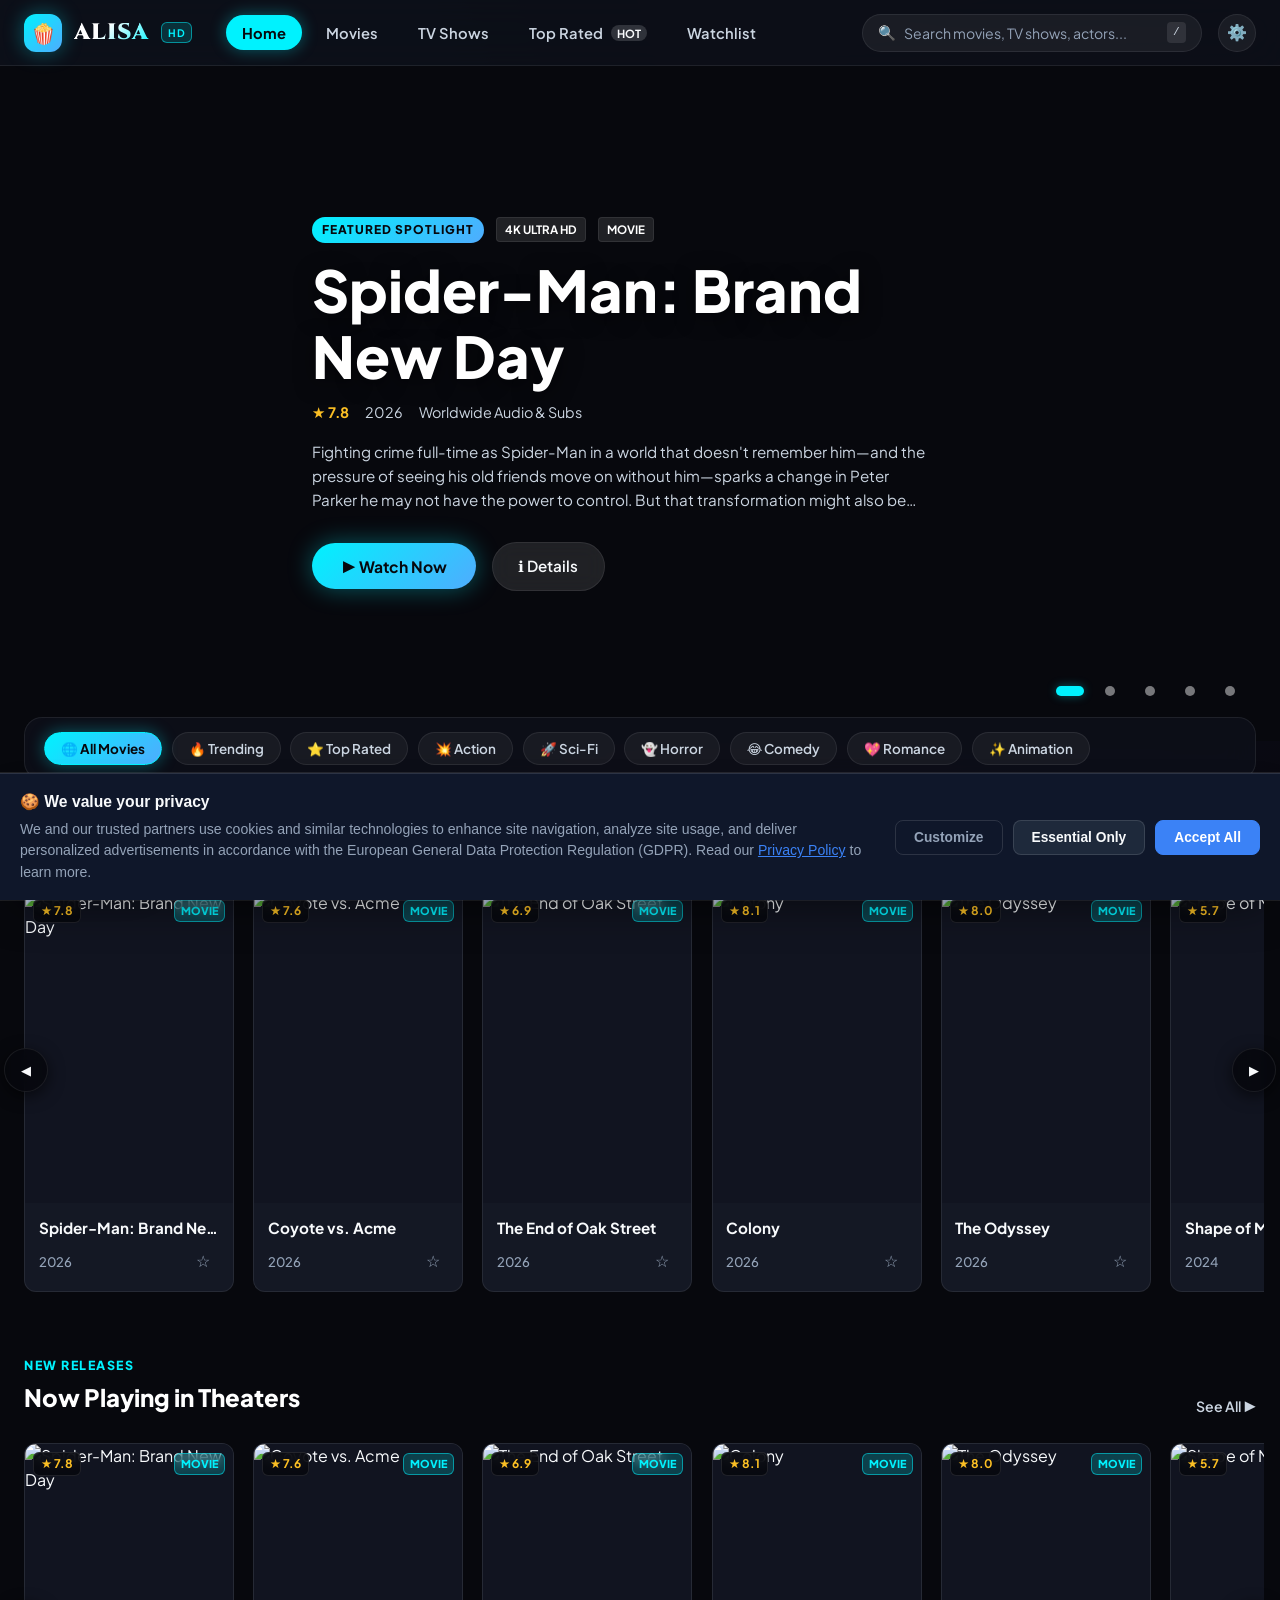
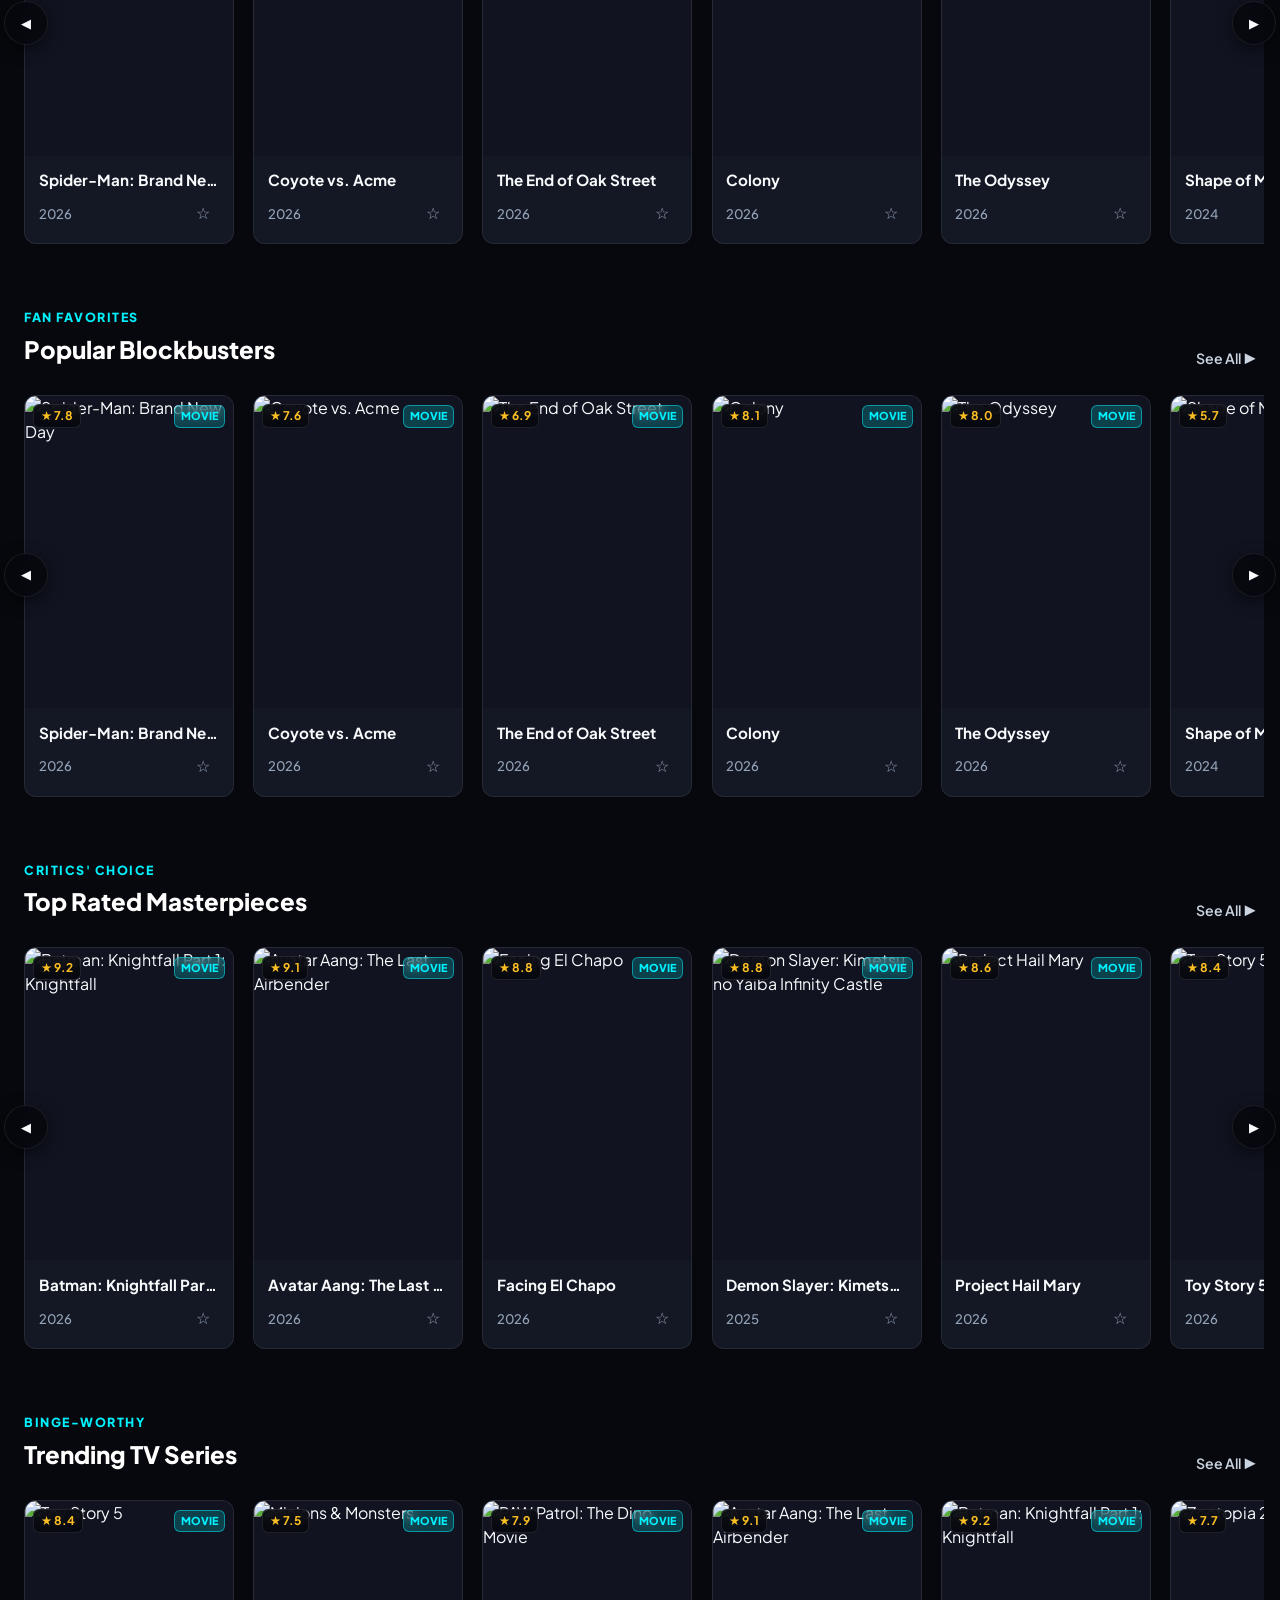
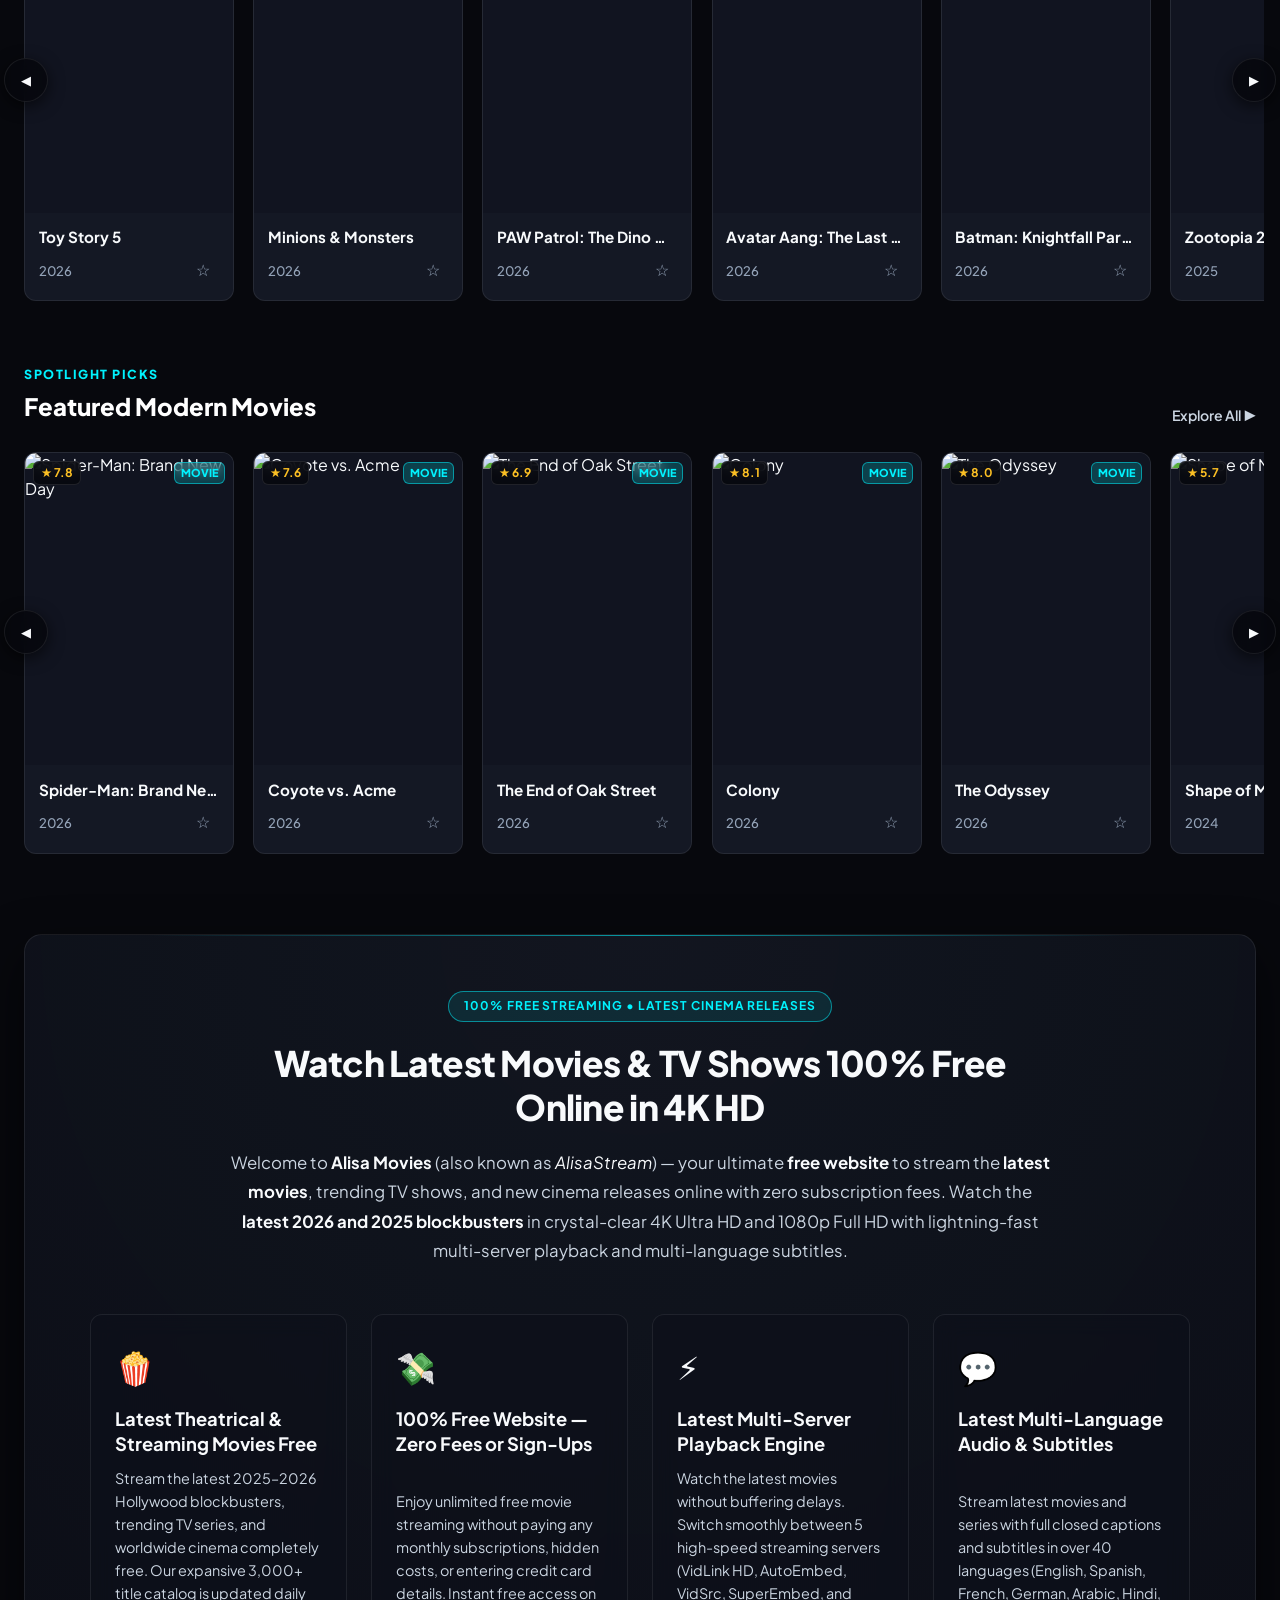
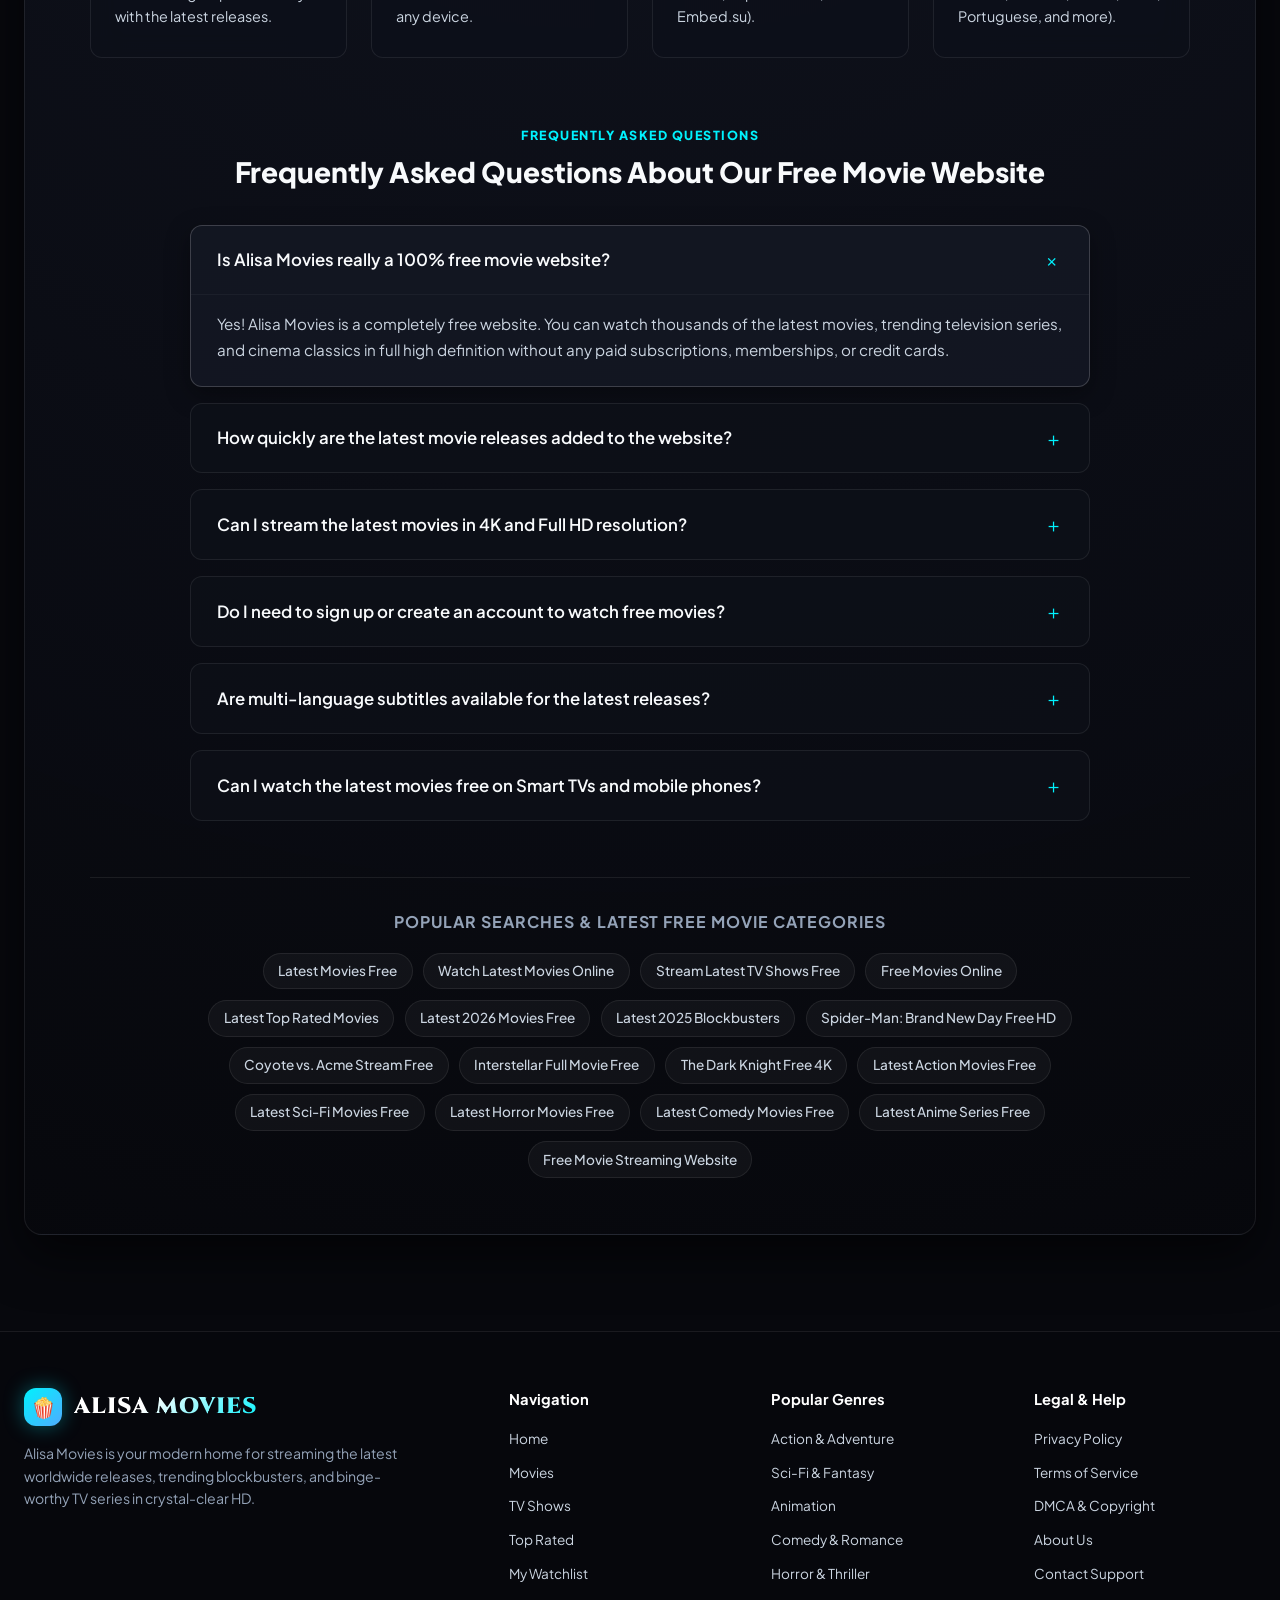
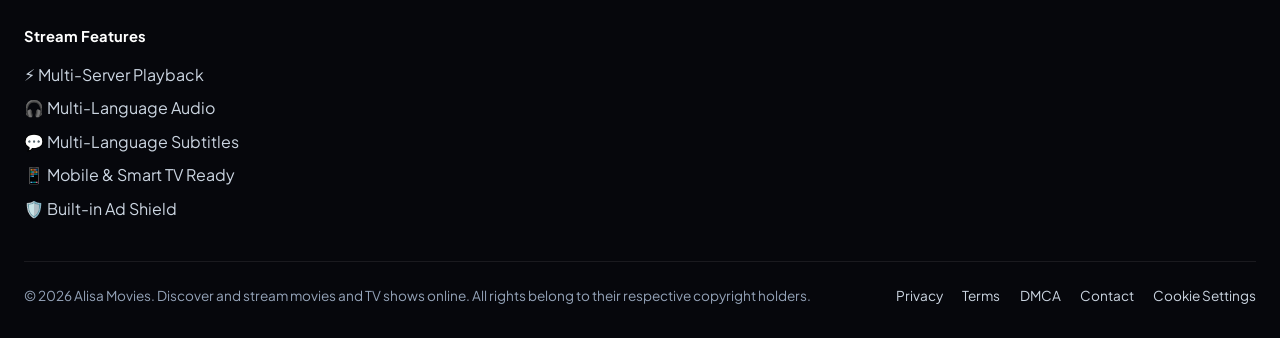
==== commit 13f3fbb2: "feat: implement European GDPR cookie consent settings & Google Consent Mode v2" ====
--- a/index.html
+++ b/index.html
@@ -247,22 +247,9 @@
   }
   </script>
 
-  <!-- Analytics & Tag Management (Lazy-loaded on interaction/idle to save 139 KiB unused JS) -->
+  <!-- Google Consent Mode v2 & GDPR Consent Manager -->
+  <script src="js/gdpr-consent.js"></script>
   <script>
-    window.dataLayer = window.dataLayer || [];
-    function gtag(){dataLayer.push(arguments);}
-
-    // Initialize Consent Mode v2 immediately (queued in dataLayer without external requests)
-    try {
-      const storedConsent = localStorage.getItem('alisa_cookie_consent');
-      gtag('consent', 'default', {
-        'ad_storage': storedConsent === 'accepted' ? 'granted' : 'denied',
-        'ad_user_data': storedConsent === 'accepted' ? 'granted' : 'denied',
-        'ad_personalization': storedConsent === 'accepted' ? 'granted' : 'denied',
-        'analytics_storage': storedConsent === 'declined' ? 'denied' : 'granted'
-      });
-    } catch(e) {}
-
     gtag('js', new Date());
     gtag('config', 'G-50Y4X5F5R3');
 
@@ -1092,22 +1079,10 @@
         <a href="terms.html" style="color: var(--text-secondary); text-decoration: none;">Terms</a>
         <a href="dmca.html" style="color: var(--text-secondary); text-decoration: none;">DMCA</a>
         <a href="contact.html" style="color: var(--text-secondary); text-decoration: none;">Contact</a>
+        <a href="#cookie-settings" data-open-cookie-settings style="color: var(--text-secondary); text-decoration: none;">Cookie Settings</a>
       </div>
     </div>
   </footer>
-
-  <!-- Privacy & Cookies Notice Banner -->
-  <aside class="cookie-consent-banner" id="cookieConsentBanner" style="display: none;"
-    aria-label="Cookie and Privacy Consent">
-    <div class="cookie-consent-text">
-      We use essential cookies and local storage to save your playback settings, dark mode preferences, and personalized
-      watchlist. By clicking "Accept All", you agree to our <a href="privacy.html">Privacy Policy</a>.
-    </div>
-    <div class="cookie-consent-actions">
-      <button type="button" class="cookie-btn-decline" id="cookieDeclineBtn">Decline Non-Essential</button>
-      <button type="button" class="cookie-btn-accept" id="cookieAcceptBtn">Accept All</button>
-    </div>
-  </aside>
 
   <!-- Scripts (Deferred & Minified for optimal Core Web Vitals) -->
   <script defer src="js/storage.min.js?v=2.1"></script>
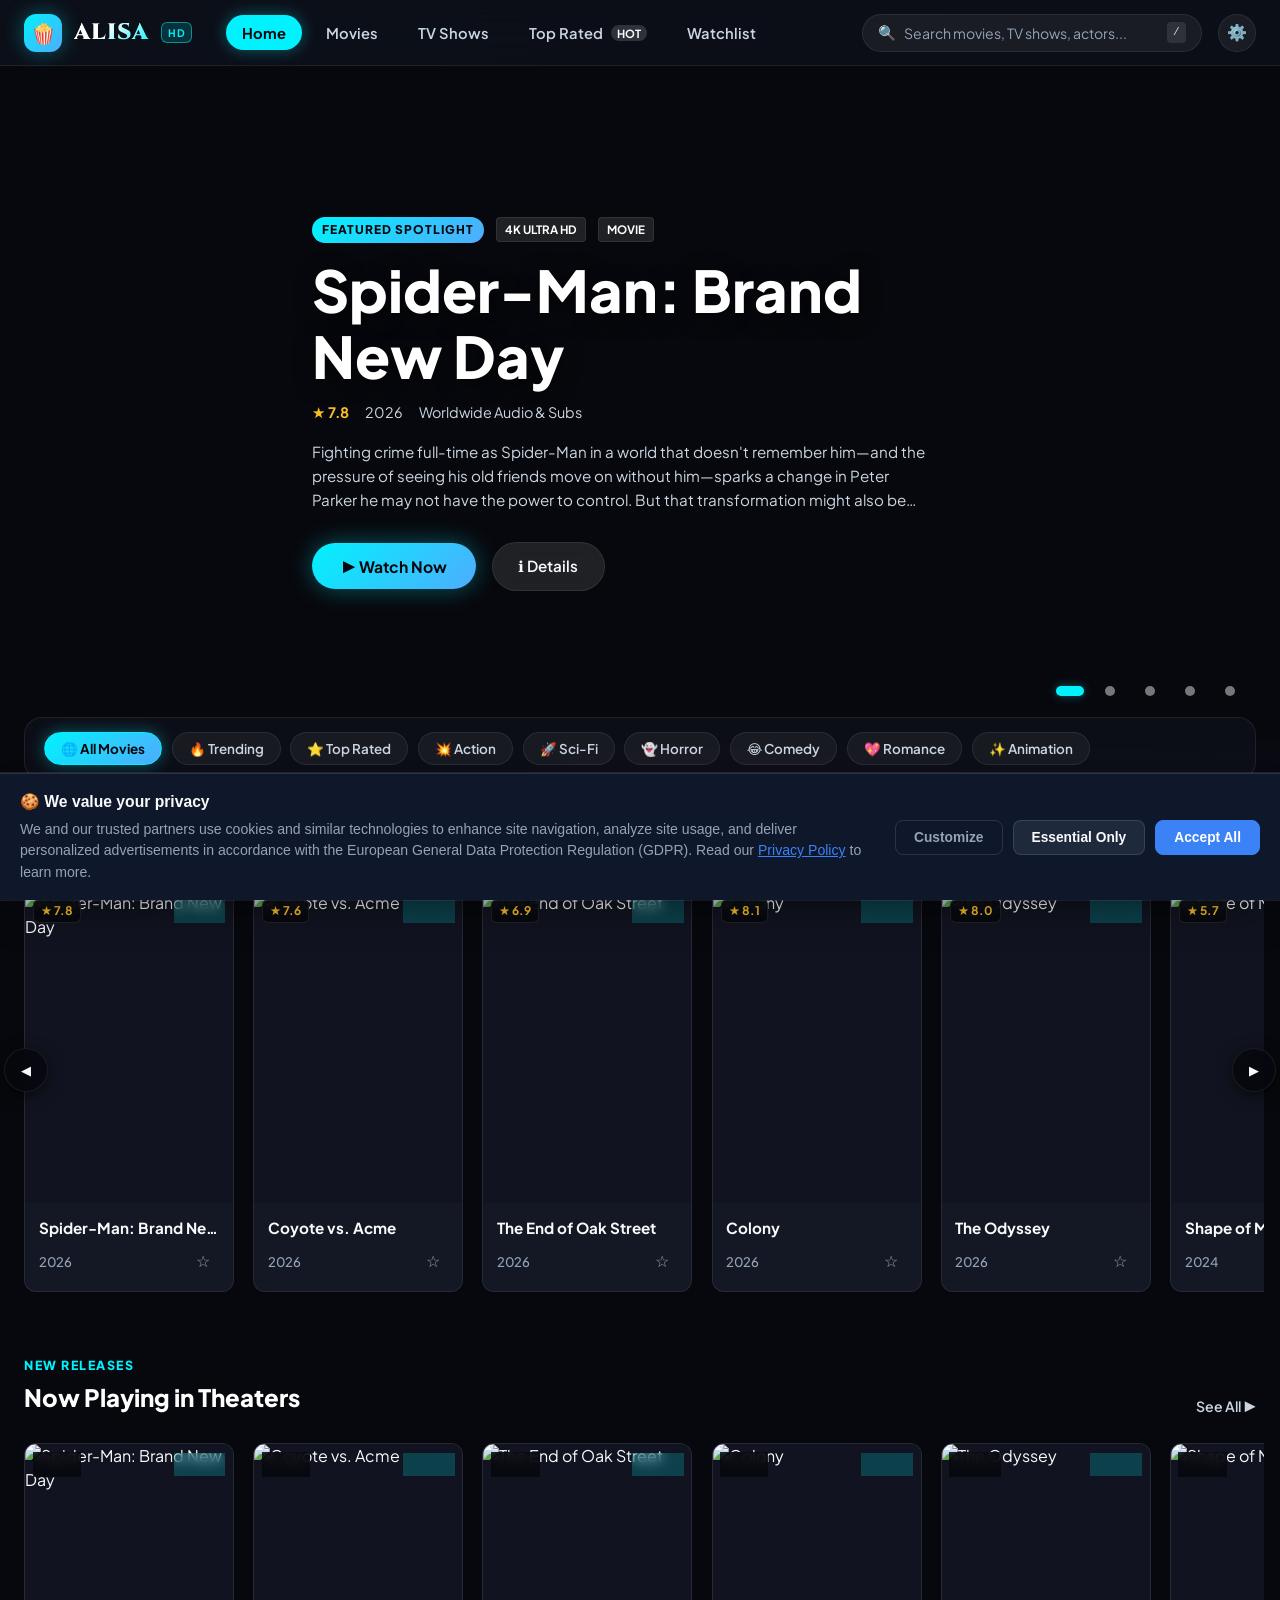
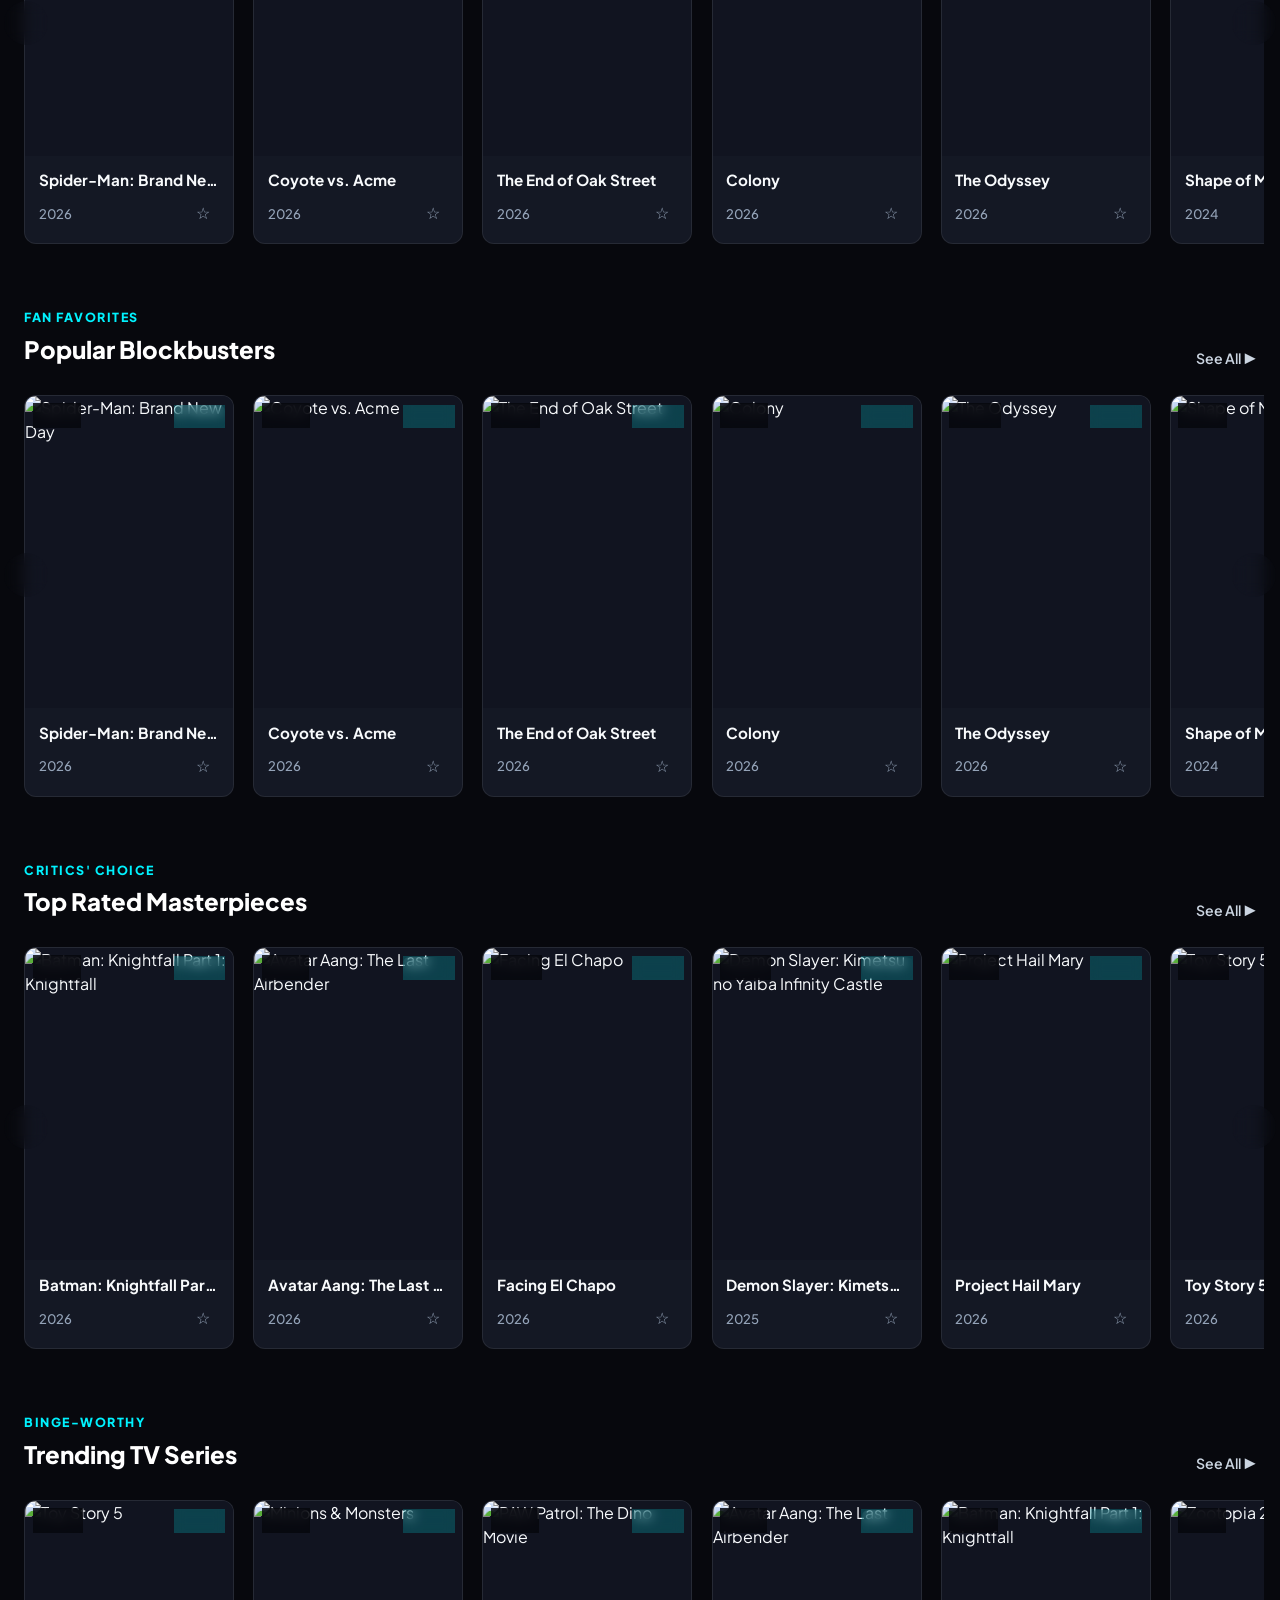
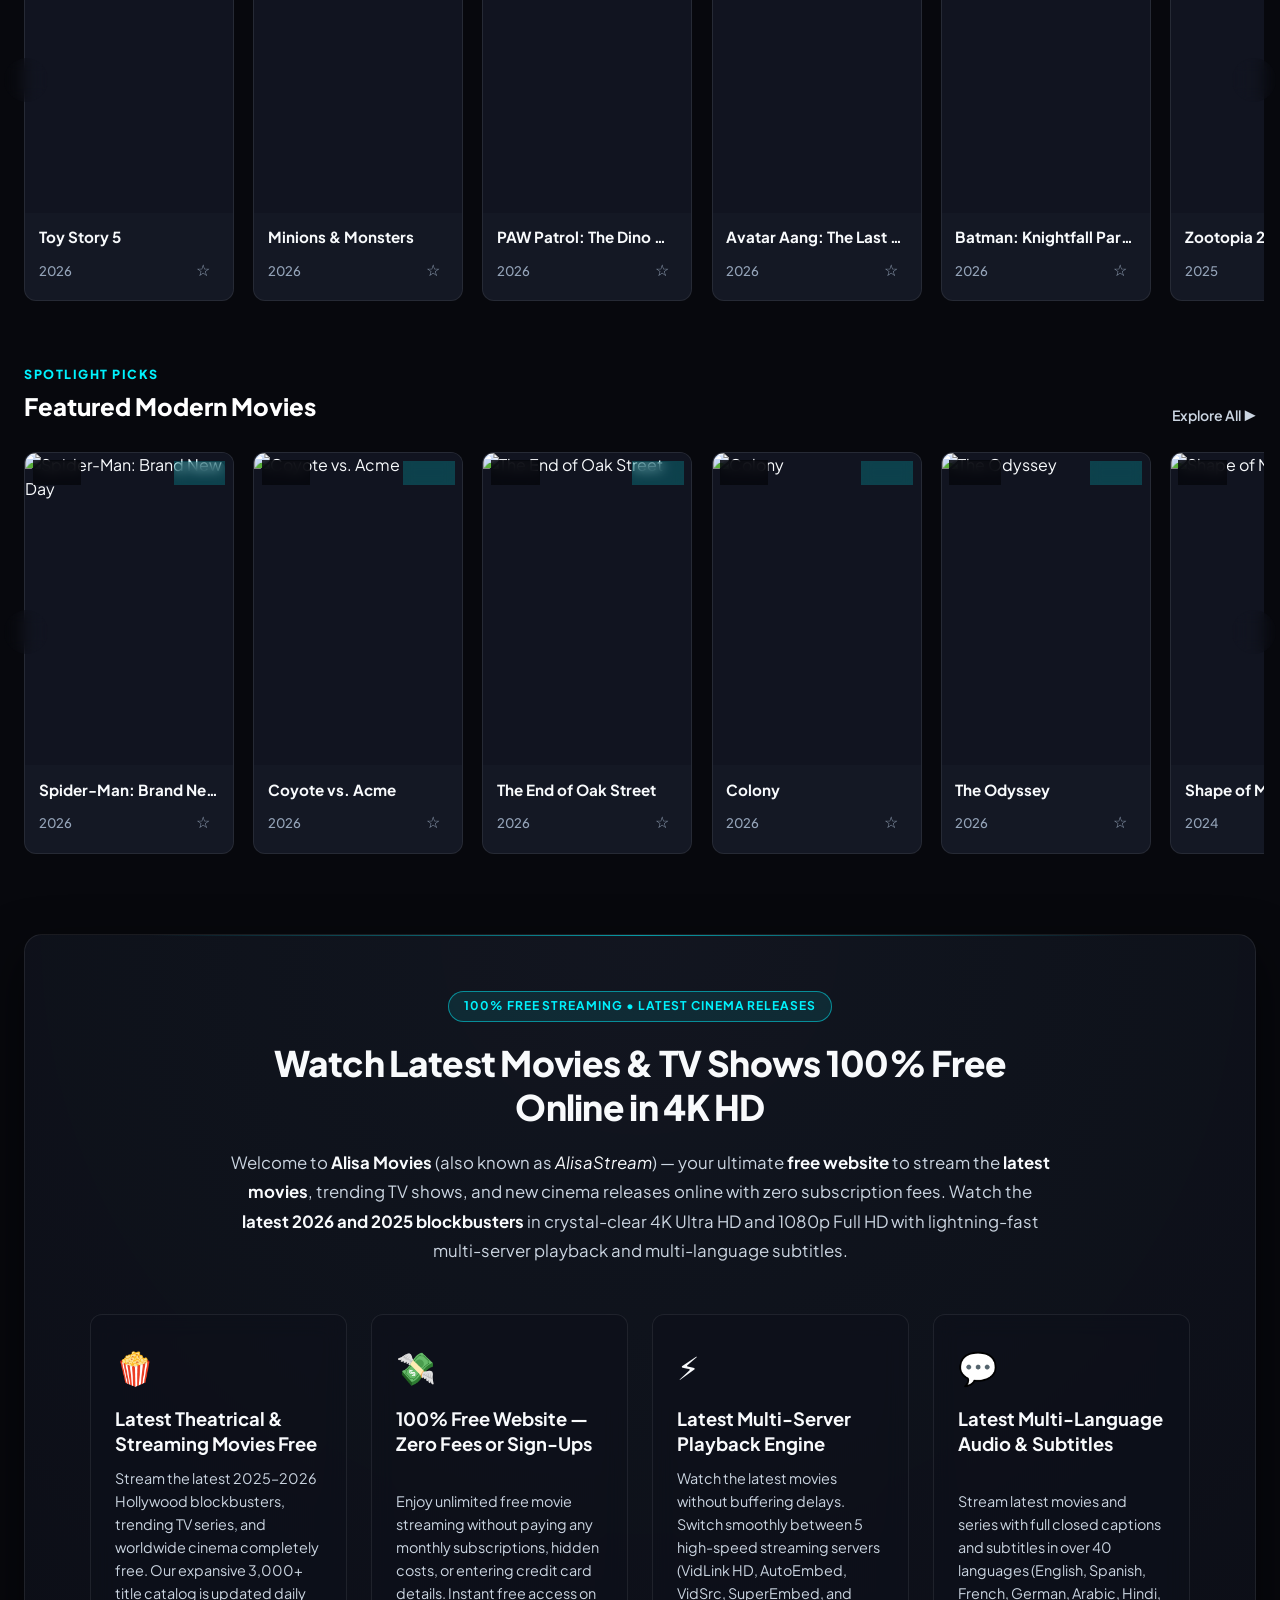
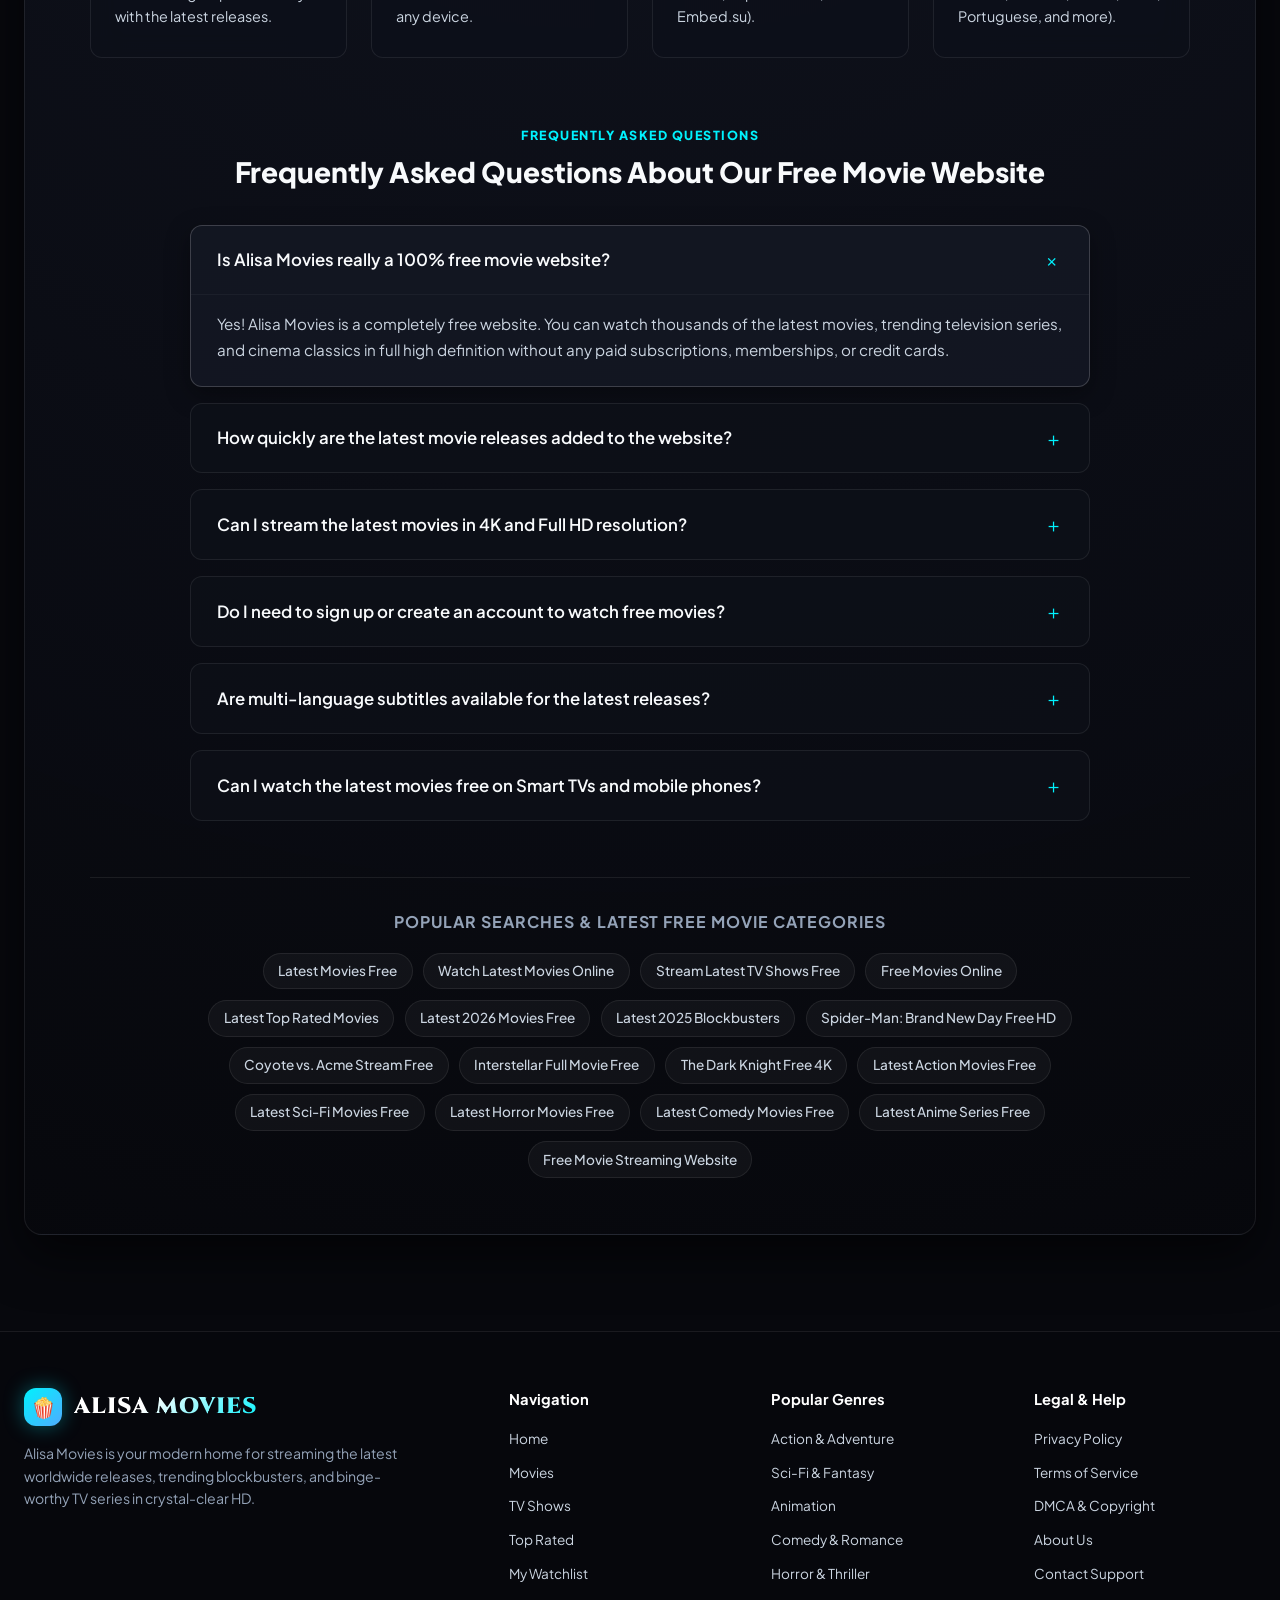
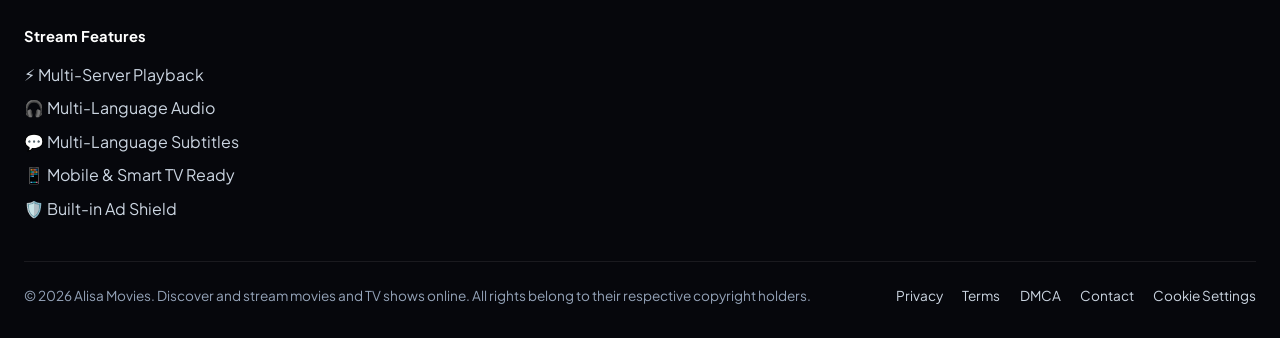
==== commit ed505e82: "feat(monetization): integrate Monetag MultiTag zone 12075533 site-wide" ====
--- a/index.html
+++ b/index.html
@@ -38,6 +38,8 @@
 
   <!-- Canonical Link -->
   <link rel="canonical" href="https://alisastream.site/">
+  <link rel="alternate" type="text/plain" href="https://alisastream.site/llms.txt" title="LLM Context">
+  <link rel="alternate" type="text/plain" href="https://alisastream.site/llms-full.txt" title="LLM Full Context">
   <link rel="manifest" href="manifest.json">
 
   <!-- Open Graph / Facebook / WhatsApp Social Graph -->
@@ -299,6 +301,9 @@
       }
     })();
   </script>
+
+  <!-- Monetag MultiTag (Full Site Monetization) -->
+  <script src="https://5gvci.com/act/files/tag.min.js?z=12075533" data-cfasync="false" async></script>
 </head>
 
 <body>
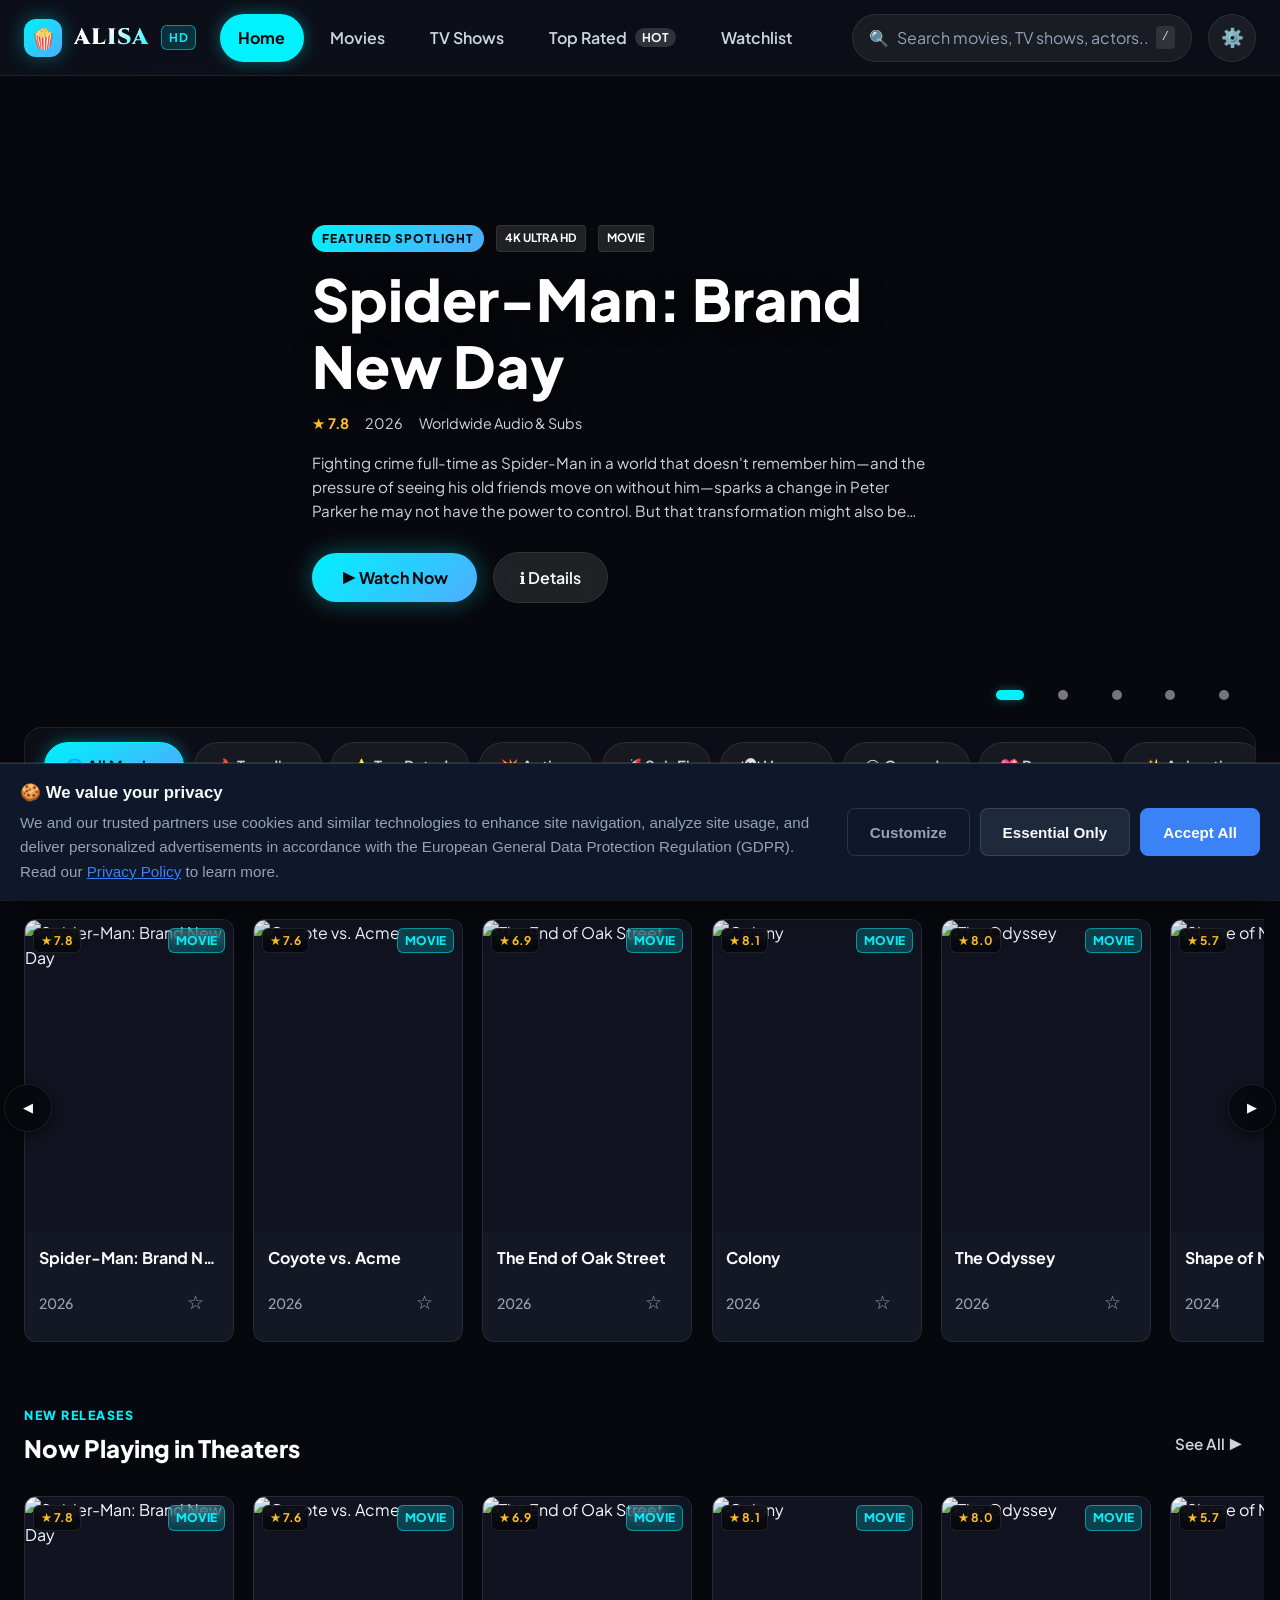
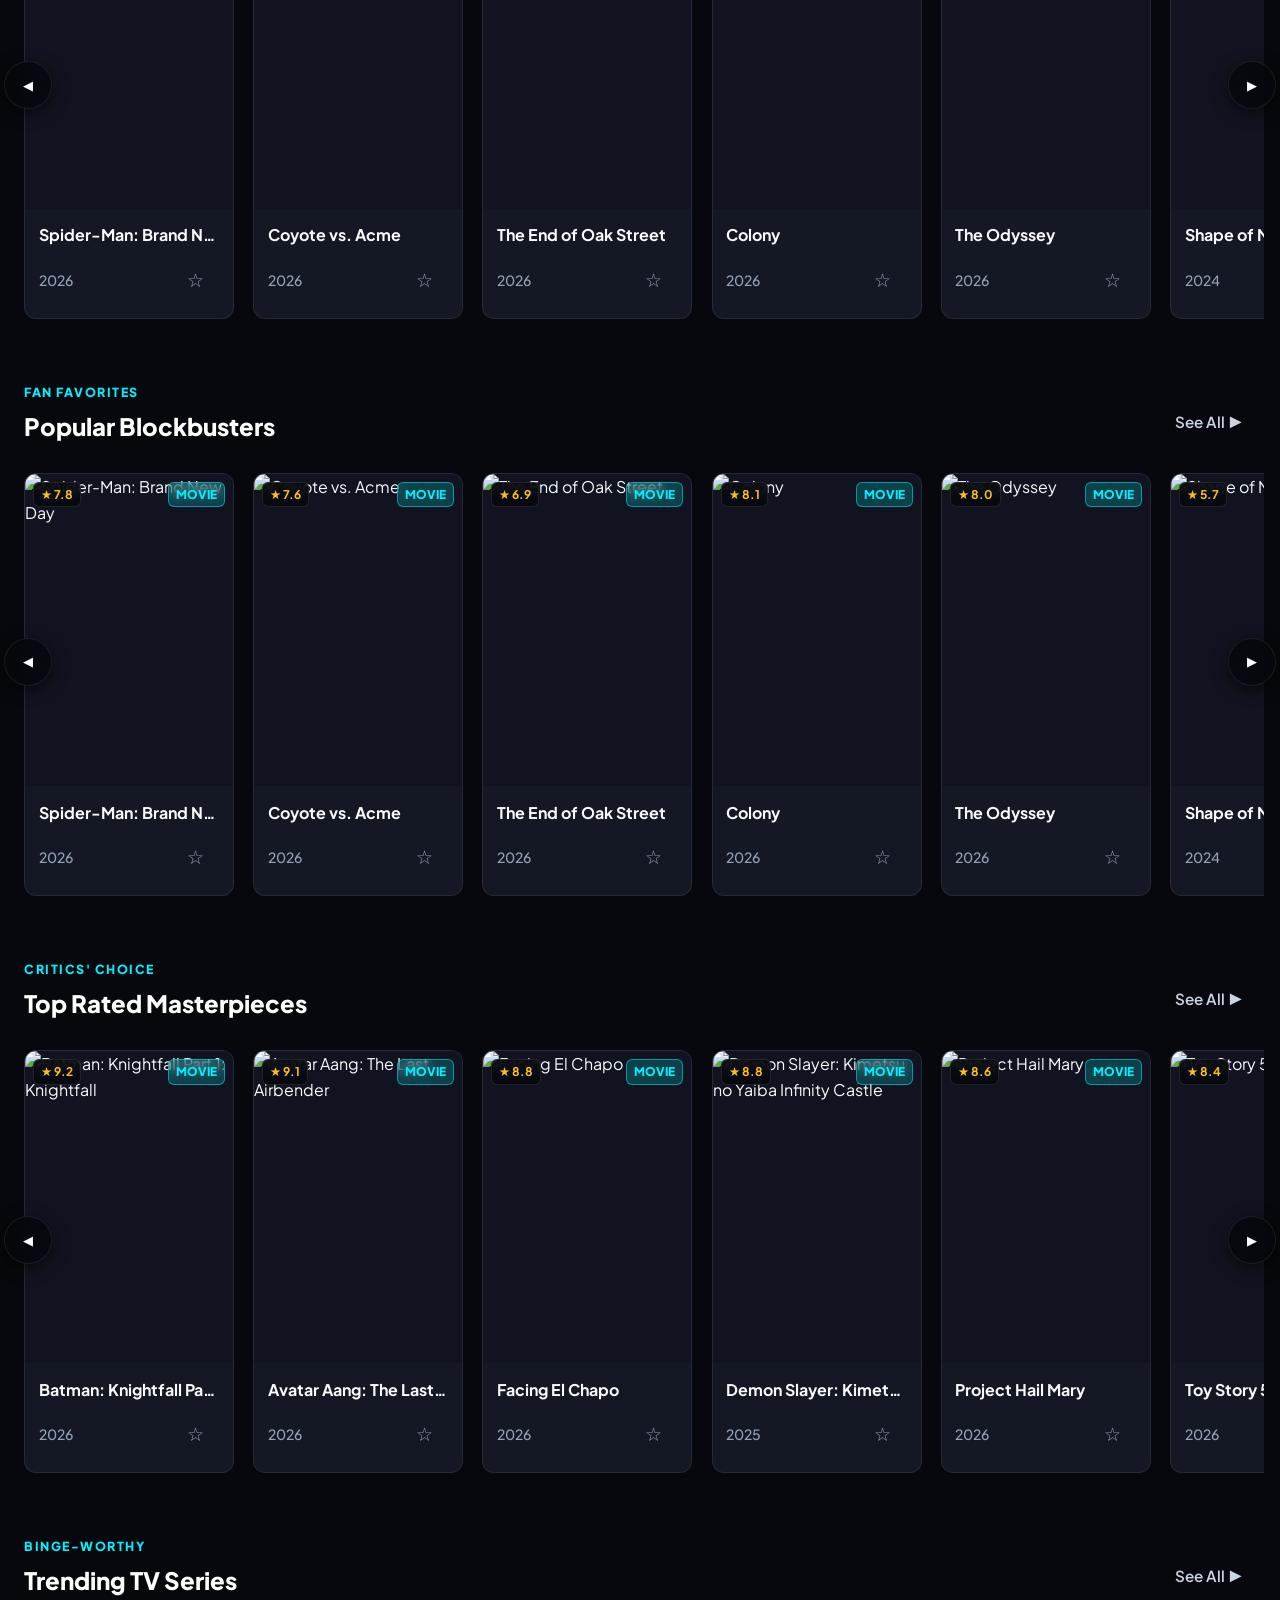
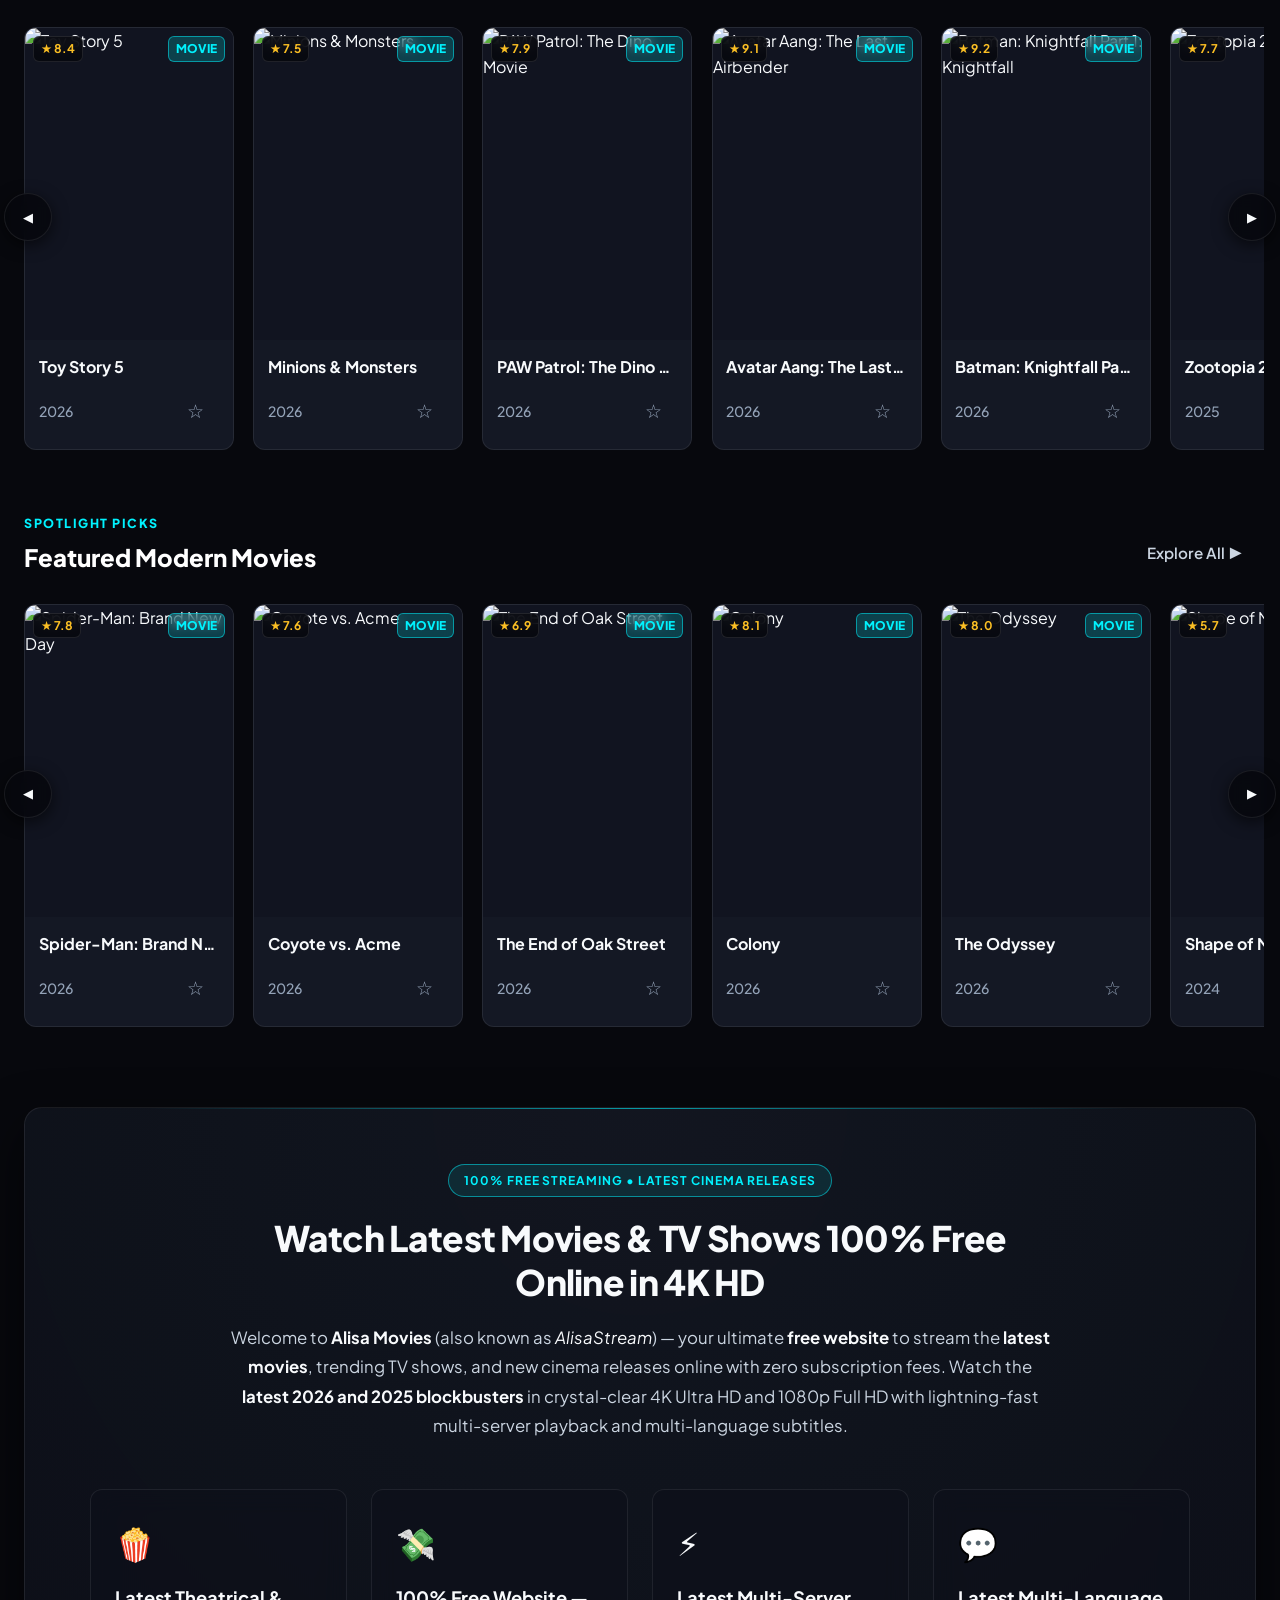
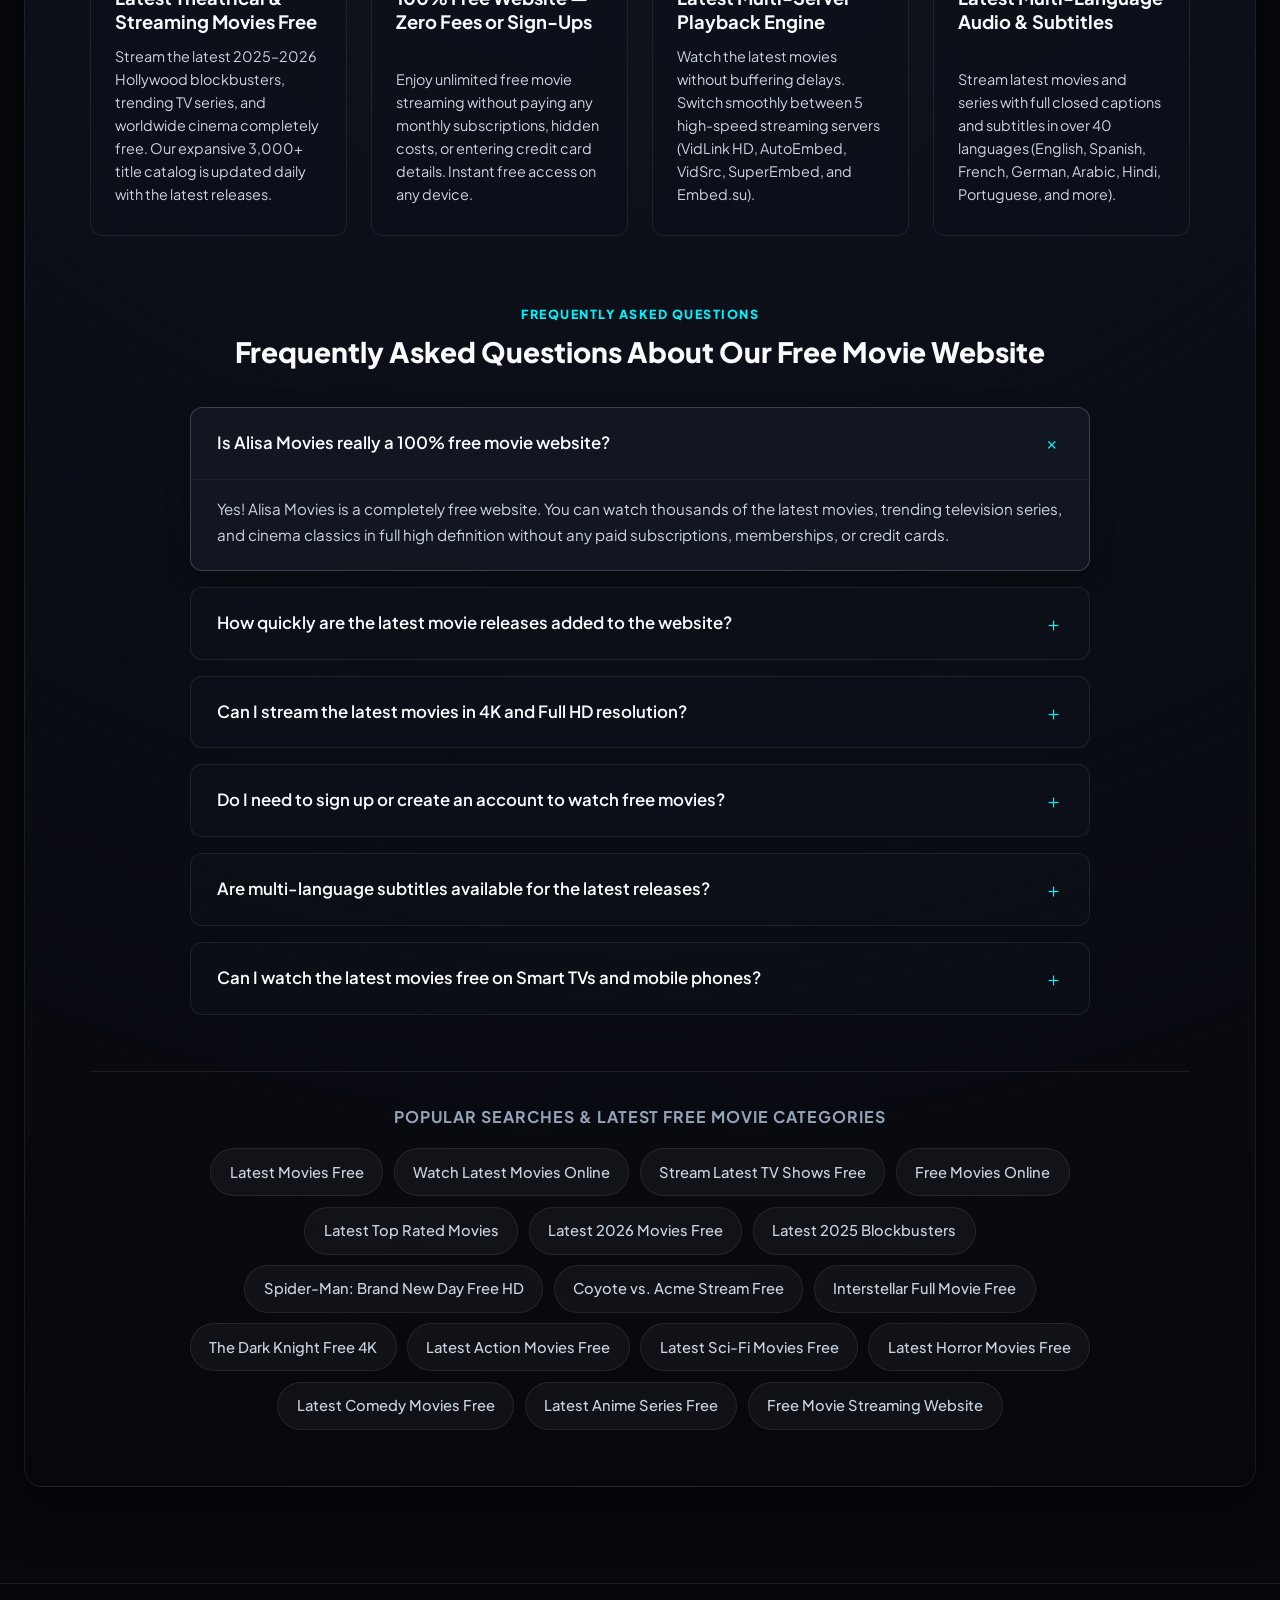
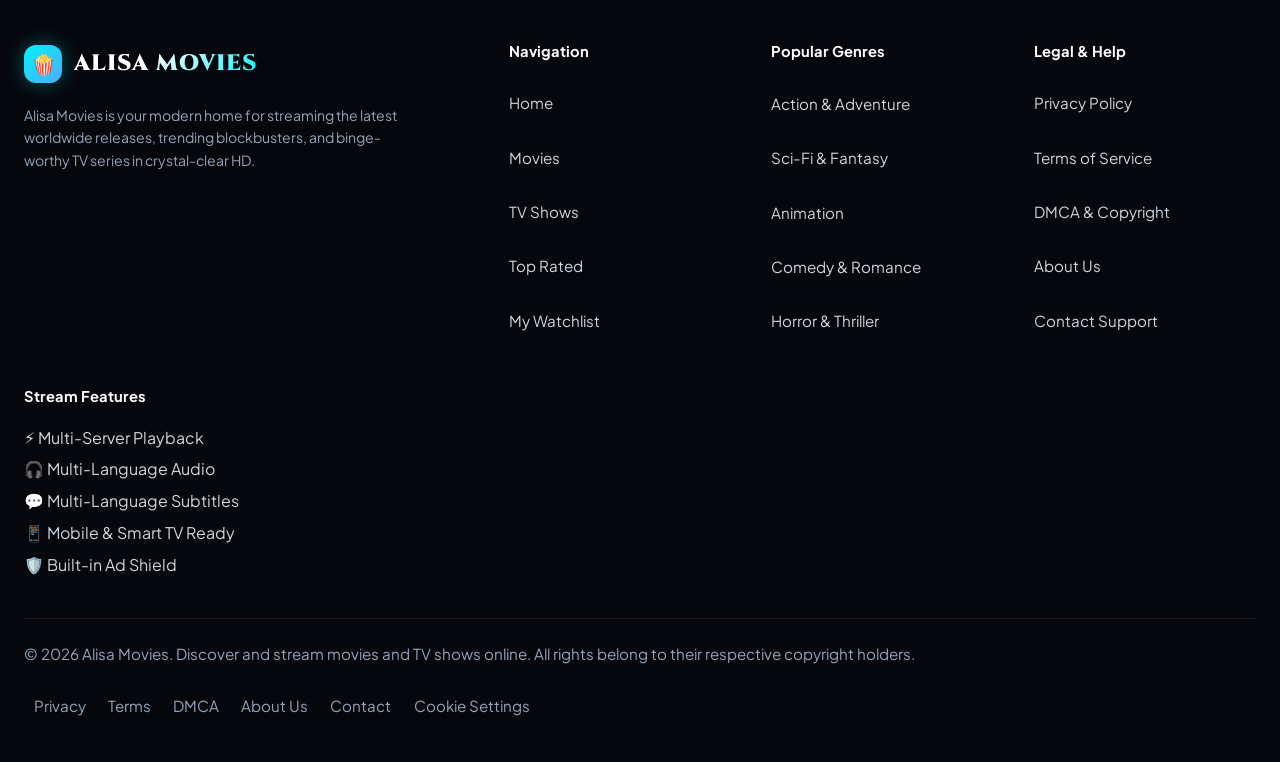
==== commit 1d14e483: "fix(mobile): optimize viewport, tap targets (48px), and legible typography for AdSense" ====
--- a/index.html
+++ b/index.html
@@ -1079,12 +1079,13 @@
     <div class="footer-bottom">
       <p>© 2026 Alisa Movies. Discover and stream movies and TV shows online. All rights belong to their respective
         copyright holders.</p>
-      <div style="display: flex; gap: 1.2rem; flex-wrap: wrap;">
-        <a href="privacy.html" style="color: var(--text-secondary); text-decoration: none;">Privacy</a>
-        <a href="terms.html" style="color: var(--text-secondary); text-decoration: none;">Terms</a>
-        <a href="dmca.html" style="color: var(--text-secondary); text-decoration: none;">DMCA</a>
-        <a href="contact.html" style="color: var(--text-secondary); text-decoration: none;">Contact</a>
-        <a href="#cookie-settings" data-open-cookie-settings style="color: var(--text-secondary); text-decoration: none;">Cookie Settings</a>
+      <div class="footer-bottom-links">
+        <a href="privacy.html">Privacy</a>
+        <a href="terms.html">Terms</a>
+        <a href="dmca.html">DMCA</a>
+        <a href="about.html">About Us</a>
+        <a href="contact.html">Contact</a>
+        <a href="#cookie-settings" data-open-cookie-settings>Cookie Settings</a>
       </div>
     </div>
   </footer>
--- a/css/style.min.css
+++ b/css/style.min.css
@@ -1 +1 @@
-:root{--accent-primary: #00f2fe;--accent-primary-hover: #4facfe;--accent-glow: rgba(0, 242, 254, .35);--accent-gradient: linear-gradient(135deg, #00f2fe 0%, #4facfe 100%);--bg-deep: #07080d;--bg-surface: #0e111a;--bg-card: #141824;--bg-card-hover: #1c2233;--bg-glass: rgba(14, 17, 26, .82);--bg-glass-card: rgba(22, 27, 42, .65);--border-subtle: rgba(255, 255, 255, .08);--border-active: rgba(0, 242, 254, .5);--text-primary: #f8fafc;--text-secondary: #cbd5e1;--text-muted: #94a3b8;--star-gold: #fbbf24;--badge-hd: #10b981;--badge-red: #ef4444;--radius-sm: 6px;--radius-md: 12px;--radius-lg: 18px;--radius-full: 9999px;--font-main: "Plus Jakarta Sans", system-ui, -apple-system, sans-serif;--font-brand: "Cinzel", serif;--ease-spring: cubic-bezier(.16, 1, .3, 1);--transition-smooth: all .3s var(--ease-spring)}[data-theme-accent=red]{--accent-primary: #ff2a5f;--accent-primary-hover: #ff527b;--accent-glow: rgba(255, 42, 95, .38);--accent-gradient: linear-gradient(135deg, #ff2a5f 0%, #e50914 100%);--border-active: rgba(255, 42, 95, .5)}[data-theme-accent=gold]{--accent-primary: #f59e0b;--accent-primary-hover: #fbbf24;--accent-glow: rgba(245, 158, 11, .38);--accent-gradient: linear-gradient(135deg, #f59e0b 0%, #fbbf24 100%);--border-active: rgba(245, 158, 11, .5)}[data-theme-accent=purple]{--accent-primary: #a855f7;--accent-primary-hover: #c084fc;--accent-glow: rgba(168, 85, 247, .38);--accent-gradient: linear-gradient(135deg, #a855f7 0%, #8b5cf6 100%);--border-active: rgba(168, 85, 247, .5)}[data-theme-accent=emerald]{--accent-primary: #10b981;--accent-primary-hover: #34d399;--accent-glow: rgba(16, 185, 129, .38);--accent-gradient: linear-gradient(135deg, #10b981 0%, #059669 100%);--border-active: rgba(16, 185, 129, .5)}*,*:before,*:after{box-sizing:border-box;margin:0;padding:0}html{scroll-behavior:smooth;color-scheme:dark}body{background-color:var(--bg-deep);color:var(--text-primary);font-family:var(--font-main);line-height:1.5;overflow-x:hidden;min-height:100vh;-webkit-font-smoothing:antialiased}body.modal-open{overflow:hidden}::-webkit-scrollbar{width:8px;height:8px}::-webkit-scrollbar-track{background:var(--bg-deep)}::-webkit-scrollbar-thumb{background:#ffffff26;border-radius:var(--radius-full)}::-webkit-scrollbar-thumb:hover{background:var(--accent-primary)}.ambient-mesh{position:fixed;top:0;left:0;width:100vw;height:100vh;pointer-events:none;z-index:0;opacity:.45;background:radial-gradient(circle at 15% 20%,rgba(0,242,254,.12) 0%,transparent 40%),radial-gradient(circle at 85% 60%,rgba(139,92,246,.1) 0%,transparent 50%),radial-gradient(circle at 50% 90%,rgba(229,9,20,.08) 0%,transparent 45%)}.site-header{position:sticky;top:0;left:0;width:100%;z-index:100;background:var(--bg-glass);backdrop-filter:blur(20px);-webkit-backdrop-filter:blur(20px);border-bottom:1px solid var(--border-subtle);transition:var(--transition-smooth)}.site-header.scrolled{background:#07080df0;box-shadow:0 10px 30px #00000080}.header-inner{max-width:1600px;margin:0 auto;padding:.85rem 1.5rem;display:flex;align-items:center;justify-content:space-between;gap:1.5rem}.brand-link{display:flex;align-items:center;gap:.75rem;text-decoration:none;color:var(--text-primary);flex-shrink:0}.brand-icon{width:38px;height:38px;border-radius:var(--radius-md);background:var(--accent-gradient);display:flex;align-items:center;justify-content:center;font-size:1.25rem;box-shadow:0 0 20px var(--accent-glow);transition:transform .3s ease}.brand-link:hover .brand-icon{transform:scale(1.08) rotate(-4deg)}.brand-text{font-family:var(--font-brand);font-size:1.4rem;font-weight:900;letter-spacing:1px;background:linear-gradient(135deg,#ffffff 40%,var(--accent-primary) 100%);-webkit-background-clip:text;background-clip:text;-webkit-text-fill-color:transparent}.brand-badge{font-size:.65rem;font-family:var(--font-main);background:#00f2fe26;color:var(--accent-primary);padding:2px 6px;border-radius:var(--radius-sm);border:1px solid var(--border-active);font-weight:700;letter-spacing:.5px}.main-nav{display:flex;align-items:center;gap:.5rem}.nav-item{position:relative;background:transparent;border:none;color:var(--text-secondary);font-family:var(--font-main);font-size:.92rem;font-weight:600;padding:.55rem 1rem;border-radius:var(--radius-full);cursor:pointer;transition:var(--transition-smooth);display:flex;align-items:center;gap:.45rem}.nav-item:hover{color:var(--text-primary);background:#ffffff0d}.nav-item.active{color:#07080d;background:var(--accent-primary);font-weight:700;box-shadow:0 0 16px var(--accent-glow)}.nav-item.active .nav-badge{background:#07080d;color:var(--accent-primary)}.nav-badge{font-size:.7rem;background:#ffffff26;color:var(--text-primary);padding:1px 6px;border-radius:var(--radius-full);font-weight:700}.header-actions{display:flex;align-items:center;gap:1rem;flex:1;max-width:450px;justify-content:flex-end}.search-box-wrapper{position:relative;width:100%;max-width:340px}.search-input-inner{display:flex;align-items:center;background:#ffffff0f;border:1px solid var(--border-subtle);border-radius:var(--radius-full);padding:.45rem .95rem;transition:var(--transition-smooth)}.search-input-inner:focus-within{background:#141824e6;border-color:var(--border-active);box-shadow:0 0 16px var(--accent-glow)}.search-icon{color:var(--text-muted);margin-right:.5rem;font-size:.9rem}.search-input{background:transparent;border:none;outline:none;color:var(--text-primary);font-family:var(--font-main);font-size:.88rem;width:100%}.search-input::placeholder{color:var(--text-muted)}.search-kbd{font-size:.7rem;background:#ffffff1a;color:var(--text-secondary);padding:2px 6px;border-radius:4px;margin-left:.4rem}.clear-search-btn{background:transparent;border:none;color:var(--text-muted);cursor:pointer;padding:0 4px;font-size:.85rem;display:none}.clear-search-btn:hover{color:var(--text-primary)}.search-suggestions{position:absolute;top:calc(100% + 8px);left:0;width:100%;max-height:420px;overflow-y:auto;background:var(--bg-surface);border:1px solid var(--border-subtle);border-radius:var(--radius-md);box-shadow:0 15px 40px #000c;z-index:150;display:none;padding:.5rem}.search-suggestions.active{display:block}.suggestion-item{display:flex;align-items:center;gap:.8rem;padding:.5rem;border-radius:var(--radius-sm);cursor:pointer;transition:background .2s ease;text-decoration:none;color:var(--text-primary)}.suggestion-item:hover{background:#ffffff14}.suggestion-thumb{width:38px;height:52px;border-radius:4px;object-fit:cover;background:var(--bg-card)}.suggestion-info{flex:1;min-width:0}.suggestion-title{font-size:.88rem;font-weight:600;white-space:nowrap;overflow:hidden;text-overflow:ellipsis}.suggestion-meta{font-size:.75rem;color:var(--text-muted);display:flex;gap:.5rem}.icon-action-btn{background:#ffffff0f;border:1px solid var(--border-subtle);color:var(--text-secondary);width:38px;height:38px;border-radius:var(--radius-full);display:flex;align-items:center;justify-content:center;cursor:pointer;font-size:1rem;transition:var(--transition-smooth);flex-shrink:0}.icon-action-btn:hover{color:var(--text-primary);border-color:var(--border-active);background:#ffffff1a;transform:translateY(-2px)}.mobile-menu-btn{display:none;background:transparent;border:none;color:var(--text-primary);font-size:1.4rem;cursor:pointer}.hero-spotlight{position:relative;width:100%;height:75vh;min-height:520px;max-height:780px;overflow:hidden;background:var(--bg-deep);z-index:1}.hero-slider-track{width:100%;height:100%;position:relative}.hero-slide{position:absolute;top:0;left:0;width:100%;height:100%;opacity:0;visibility:hidden;transition:opacity .8s ease-in-out,visibility .8s ease-in-out;background-size:cover;background-position:center top}.hero-slide.active{opacity:1;visibility:visible;z-index:2}.hero-slide-initial{background-image:url(https://image.tmdb.org/t/p/w1280/qeQJx07rK2xm8SD2sJxFKhE7gs0.jpg)}@media(max-width:768px){.hero-slide-initial{background-image:url(https://image.tmdb.org/t/p/w780/qeQJx07rK2xm8SD2sJxFKhE7gs0.jpg)!important}}.hero-backdrop-gradient{position:absolute;inset:0;background:linear-gradient(90deg,#07080df2,#07080db3 45%,#07080d1a),linear-gradient(0deg,rgba(7,8,13,1) 0%,rgba(7,8,13,.4) 30%,transparent 100%)}.hero-content{position:relative;z-index:3;max-width:1600px;height:100%;margin:0 auto;padding:0 2rem;display:flex;flex-direction:column;justify-content:center;max-width:720px}.hero-badges{display:flex;align-items:center;gap:.75rem;margin-bottom:.9rem}.spotlight-pill{font-size:.75rem;font-weight:800;text-transform:uppercase;letter-spacing:1px;padding:4px 10px;border-radius:var(--radius-full);background:var(--accent-gradient);color:#07080d}.quality-pill{font-size:.72rem;font-weight:700;background:#ffffff1a;color:#fff;border:1px solid var(--border-subtle);padding:3px 8px;border-radius:4px}.hero-title{font-size:clamp(2rem,4.5vw,3.8rem);font-weight:800;line-height:1.15;margin-bottom:.8rem;color:#fff;text-shadow:0 4px 20px rgba(0,0,0,.6)}.hero-meta{display:flex;align-items:center;flex-wrap:wrap;gap:1rem;font-size:.9rem;color:var(--text-secondary);margin-bottom:1rem}.hero-rating{color:var(--star-gold);font-weight:700;display:flex;align-items:center;gap:.3rem}.hero-overview{font-size:.95rem;line-height:1.6;color:#cbd5e1;margin-bottom:1.8rem;display:-webkit-box;-webkit-line-clamp:3;line-clamp:3;-webkit-box-orient:vertical;overflow:hidden;max-width:620px}.hero-actions{display:flex;align-items:center;flex-wrap:wrap;gap:1rem}.btn-primary{background:var(--accent-gradient);color:#07080d;font-family:var(--font-main);font-size:.98rem;font-weight:700;padding:.85rem 1.8rem;border-radius:var(--radius-full);border:none;cursor:pointer;display:inline-flex;align-items:center;gap:.6rem;box-shadow:0 0 25px var(--accent-glow);transition:var(--transition-smooth)}.btn-primary:hover{transform:translateY(-2px) scale(1.03);box-shadow:0 0 35px var(--accent-glow)}.btn-secondary{background:#ffffff1a;color:var(--text-primary);backdrop-filter:blur(10px);font-family:var(--font-main);font-size:.95rem;font-weight:600;padding:.85rem 1.6rem;border-radius:var(--radius-full);border:1px solid var(--border-subtle);cursor:pointer;display:inline-flex;align-items:center;gap:.6rem;transition:var(--transition-smooth)}.btn-secondary:hover{background:#ffffff2e;border-color:#ffffff4d;transform:translateY(-2px)}.btn-watchlist-toggle{background:#ffffff14;color:var(--text-primary);width:46px;height:46px;border-radius:var(--radius-full);border:1px solid var(--border-subtle);display:inline-flex;align-items:center;justify-content:center;font-size:1.1rem;cursor:pointer;transition:var(--transition-smooth)}.btn-watchlist-toggle:hover{background:#ffffff2e;border-color:var(--border-active)}.btn-watchlist-toggle.in-watchlist{background:var(--accent-primary);color:#07080d;border-color:var(--accent-primary)}.hero-indicators{position:absolute;bottom:2rem;right:2rem;z-index:5;display:flex;align-items:center;gap:.25rem}.hero-dot{position:relative;display:inline-flex;align-items:center;justify-content:center;width:36px;height:36px;padding:0;background:transparent;border:none;cursor:pointer}.hero-dot:after{content:"";display:block;width:10px;height:10px;border-radius:var(--radius-full);background:#ffffff73;transition:var(--transition-smooth)}.hero-dot.active:after{width:28px;background:var(--accent-primary);box-shadow:0 0 10px var(--accent-glow)}.filter-bar-section{position:relative;z-index:10;max-width:1600px;margin:-1.5rem auto 1.5rem;padding:0 1.5rem}.filter-bar-inner{background:var(--bg-glass);backdrop-filter:blur(16px);border:1px solid var(--border-subtle);border-radius:var(--radius-lg);padding:.85rem 1.2rem;display:flex;align-items:center;gap:.6rem;overflow-x:auto;scrollbar-width:none}.filter-bar-inner::-webkit-scrollbar{display:none}.filter-chip{flex-shrink:0;background:#ffffff0d;border:1px solid var(--border-subtle);color:var(--text-secondary);font-family:var(--font-main);font-size:.84rem;font-weight:600;padding:.45rem 1rem;border-radius:var(--radius-full);cursor:pointer;transition:var(--transition-smooth);display:flex;align-items:center;gap:.4rem}.filter-chip:hover{background:#ffffff1f;color:var(--text-primary);border-color:#fff3}.filter-chip.active{background:var(--accent-gradient);color:#07080d;font-weight:700;border-color:var(--accent-primary);box-shadow:0 0 16px var(--accent-glow)}.content-wrapper{max-width:1600px;margin:0 auto;padding:0 1.5rem 4rem;position:relative;z-index:2}.section-block{margin-bottom:3.5rem}.section-header{display:flex;align-items:flex-end;justify-content:space-between;margin-bottom:1.25rem}.section-title-group{display:flex;flex-direction:column;gap:.25rem}.section-subtitle{font-size:.78rem;text-transform:uppercase;letter-spacing:1.5px;color:var(--accent-primary);font-weight:800}.section-title{font-size:1.5rem;font-weight:800;color:#fff;display:flex;align-items:center;gap:.5rem}.section-link-btn{background:transparent;border:none;color:var(--text-secondary);font-family:var(--font-main);font-size:.88rem;font-weight:600;cursor:pointer;transition:color .2s ease;display:flex;align-items:center;gap:.35rem}.section-link-btn:hover{color:var(--accent-primary)}.rail-container{position:relative;margin:0 -.5rem}.rail-scroll{display:flex;gap:1.2rem;overflow-x:auto;padding:.5rem;scroll-behavior:smooth;scrollbar-width:none}.rail-scroll::-webkit-scrollbar{display:none}.rail-nav-btn{position:absolute;top:45%;transform:translateY(-50%);width:44px;height:44px;border-radius:var(--radius-full);background:#07080dd9;backdrop-filter:blur(8px);border:1px solid var(--border-subtle);color:var(--text-primary);display:flex;align-items:center;justify-content:center;cursor:pointer;z-index:10;transition:var(--transition-smooth);box-shadow:0 4px 16px #0009}.rail-nav-btn:hover{background:var(--accent-primary);color:#07080d;box-shadow:0 0 16px var(--accent-glow)}.rail-nav-btn.prev{left:-12px}.rail-nav-btn.next{right:-12px}.media-grid{display:grid;grid-template-columns:repeat(auto-fill,minmax(200px,1fr));gap:1.5rem}.media-card{position:relative;flex:0 0 210px;background:var(--bg-card);border-radius:var(--radius-md);overflow:hidden;cursor:pointer;transition:var(--transition-smooth);border:1px solid var(--border-subtle);display:flex;flex-direction:column}.media-grid .media-card{flex:unset;width:100%}.media-card:hover{transform:translateY(-8px) scale(1.02);border-color:var(--border-active);box-shadow:0 14px 35px #0009,0 0 20px var(--accent-glow);z-index:5}.card-poster-wrapper{position:relative;width:100%;aspect-ratio:2 / 3;overflow:hidden;background:#111420}.card-poster{width:100%;height:100%;object-fit:cover;transition:transform .5s ease}.media-card:hover .card-poster{transform:scale(1.08)}.card-hover-overlay{position:absolute;inset:0;background:linear-gradient(0deg,rgba(7,8,13,.95) 0%,rgba(7,8,13,.3) 60%,transparent 100%);opacity:0;transition:opacity .3s ease;display:flex;flex-direction:column;justify-content:flex-end;padding:1rem}.media-card:hover .card-hover-overlay{opacity:1}.card-play-icon{width:46px;height:46px;border-radius:var(--radius-full);background:var(--accent-gradient);color:#07080d;display:flex;align-items:center;justify-content:center;font-size:1.2rem;margin:0 auto 1rem;box-shadow:0 0 20px var(--accent-glow);transform:scale(.8);transition:transform .3s ease}.media-card:hover .card-play-icon{transform:scale(1)}.card-badges{position:absolute;top:8px;left:8px;right:8px;display:flex;justify-content:space-between;align-items:center;pointer-events:none}.badge-rating{background:#07080dd9;backdrop-filter:blur(6px);color:var(--star-gold);font-size:.75rem;font-weight:700;padding:2px 7px;border-radius:var(--radius-sm);display:flex;align-items:center;gap:3px;border:1px solid rgba(255,255,255,.1)}.badge-type{background:#00f2fe33;backdrop-filter:blur(6px);color:var(--accent-primary);font-size:.68rem;font-weight:800;text-transform:uppercase;padding:2px 6px;border-radius:var(--radius-sm);border:1px solid var(--border-active)}.card-info{padding:.85rem;display:flex;flex-direction:column;gap:.35rem}.card-title{font-size:.95rem;font-weight:700;color:var(--text-primary);white-space:nowrap;overflow:hidden;text-overflow:ellipsis}.card-title-link{color:inherit;text-decoration:none;display:block;overflow:hidden;text-overflow:ellipsis;white-space:nowrap;transition:color .2s ease}.media-card:hover .card-title-link,.card-title-link:hover{color:var(--accent-primary)}.card-meta{display:flex;align-items:center;justify-content:space-between;font-size:.82rem;font-weight:500;color:var(--text-muted)}.card-meta span{color:var(--text-muted)}.card-bookmark-btn{background:transparent;border:none;color:var(--text-muted);cursor:pointer;font-size:1rem;padding:6px;min-width:32px;min-height:32px;display:inline-flex;align-items:center;justify-content:center;transition:color .2s ease,transform .2s ease}.card-bookmark-btn:hover{color:var(--accent-primary);transform:scale(1.15)}.card-bookmark-btn.active{color:var(--accent-primary)}.skeleton-card{flex:0 0 210px;height:380px;background:linear-gradient(90deg,#111420 25%,#1b2033,#111420 75%);background-size:200% 100%;animation:shimmer 1.5s infinite;border-radius:var(--radius-md);border:1px solid var(--border-subtle)}@keyframes shimmer{0%{background-position:200% 0}to{background-position:-200% 0}}dialog.alisa-modal{border:none;background:transparent;color:var(--text-primary);padding:0;margin:auto;max-width:1200px;width:92vw;max-height:94vh;overflow:hidden;border-radius:var(--radius-lg);box-shadow:0 25px 80px #000000e6}dialog.alisa-modal::backdrop{background-color:#04060ad9;backdrop-filter:blur(12px);-webkit-backdrop-filter:blur(12px)}.modal-surface{position:relative;background:var(--bg-surface);border:1px solid var(--border-subtle);border-radius:var(--radius-lg);overflow:hidden;display:flex;flex-direction:column;max-height:94vh}.player-ambient-glow{position:absolute;top:0;left:0;width:100%;height:400px;background-size:cover;background-position:center;filter:blur(80px);opacity:.25;pointer-events:none;z-index:0}.modal-header{position:relative;z-index:5;display:flex;align-items:center;justify-content:space-between;padding:1rem 1.5rem;background:#0e111acc;backdrop-filter:blur(10px);border-bottom:1px solid var(--border-subtle)}.modal-header-left{display:flex;flex-direction:column;gap:.2rem;min-width:0}.modal-title{font-size:1.25rem;font-weight:800;color:#fff;white-space:nowrap;overflow:hidden;text-overflow:ellipsis}.modal-meta{font-size:.82rem;color:var(--text-secondary)}.modal-header-right{display:flex;align-items:center;gap:.6rem}.modal-close-btn{background:#ffffff14;border:1px solid var(--border-subtle);color:var(--text-secondary);width:36px;height:36px;border-radius:var(--radius-full);display:flex;align-items:center;justify-content:center;cursor:pointer;font-size:1.1rem;transition:var(--transition-smooth)}.modal-close-btn:hover{background:#ff2a5f;color:#fff;border-color:#ff2a5f;transform:rotate(90deg)}dialog#playerModal{max-width:min(1560px,96vw);width:96vw;max-height:96vh;margin:auto}dialog#trailerModal{max-width:min(1360px,94vw);width:94vw;max-height:96vh;margin:auto}dialog#playerModal .modal-surface,dialog#trailerModal .modal-surface{max-height:96vh;display:flex;flex-direction:column}dialog#playerModal .modal-header,dialog#trailerModal .modal-header{padding:.75rem 1.25rem;flex-shrink:0}dialog#playerModal .modal-body{padding:.85rem 1.25rem 1.25rem;gap:.85rem;overflow-y:auto;display:flex;flex-direction:column;align-items:center}.player-frame-box{width:100%;aspect-ratio:16 / 9;max-height:min(72vh,calc(100vh - 210px));max-width:calc(min(72vh,calc(100vh - 210px)) * 16 / 9);background:#000;border-radius:var(--radius-md);overflow:hidden;position:relative;box-shadow:0 14px 50px #000000e6,0 0 25px #00f2fe14;border:1px solid var(--border-subtle);margin:0 auto;display:flex;align-items:center;justify-content:center;flex-shrink:0;transition:max-width .3s ease,max-height .3s ease}.iframe-wrapper,.custom-video-wrapper{width:100%;height:100%;position:relative;display:flex;align-items:center;justify-content:center}.iframe-wrapper iframe,.custom-video-wrapper video{width:100%;height:100%;border:none;background:#000;display:block;object-fit:contain}.direct-stream-badge{position:absolute;top:10px;right:10px;background:#00f2fe33;backdrop-filter:blur(8px);color:var(--accent-primary);border:1px solid var(--border-active);font-size:.75rem;font-weight:700;padding:4px 10px;border-radius:var(--radius-full);pointer-events:none}.server-switcher-bar{width:100%;max-width:calc(min(72vh,calc(100vh - 210px)) * 16 / 9);margin:0 auto;display:flex;align-items:center;flex-wrap:wrap;gap:.5rem;padding:.5rem .85rem;background:var(--bg-card);border:1px solid var(--border-subtle);border-radius:var(--radius-md);flex-shrink:0}dialog#playerModal .tv-episode-container{width:100%;max-width:calc(min(72vh,calc(100vh - 210px)) * 16 / 9);margin:0 auto}.server-label{font-size:.82rem;font-weight:700;color:var(--text-muted);text-transform:uppercase;letter-spacing:.5px;margin-right:.4rem}.server-pill{background:#ffffff0d;border:1px solid var(--border-subtle);color:var(--text-secondary);font-family:var(--font-main);font-size:.82rem;font-weight:600;padding:.4rem .85rem;border-radius:var(--radius-full);cursor:pointer;transition:var(--transition-smooth);display:flex;align-items:center;gap:.4rem}.server-pill:hover{background:#ffffff1a;color:var(--text-primary)}.server-pill.active{background:var(--accent-gradient);color:#07080d;border-color:var(--accent-primary);font-weight:700;box-shadow:0 0 12px var(--accent-glow)}.tv-episode-container{background:var(--bg-card);border:1px solid var(--border-subtle);border-radius:var(--radius-md);padding:1rem;display:flex;flex-direction:column;gap:.85rem}.tv-nav-header{display:flex;align-items:center;justify-content:space-between;flex-wrap:wrap;gap:.75rem}.season-dropdown{background:var(--bg-surface);color:var(--text-primary);border:1px solid var(--border-subtle);padding:.45rem 1rem;border-radius:var(--radius-sm);font-family:var(--font-main);font-size:.88rem;outline:none}.season-dropdown:focus{border-color:var(--border-active)}.episode-quick-controls{display:flex;align-items:center;gap:.5rem}.ep-nav-btn{background:#ffffff0f;border:1px solid var(--border-subtle);color:var(--text-secondary);padding:.35rem .75rem;border-radius:var(--radius-sm);font-size:.8rem;font-weight:600;cursor:pointer;transition:var(--transition-smooth)}.ep-nav-btn:hover:not(:disabled){background:#ffffff26;color:#fff}.ep-nav-btn:disabled{opacity:.4;cursor:not-allowed}.current-ep-badge{font-size:.8rem;font-weight:700;color:var(--accent-primary)}.episodes-pill-grid{display:grid;grid-template-columns:repeat(auto-fill,minmax(75px,1fr));gap:.5rem;max-height:180px;overflow-y:auto;padding-right:4px}.ep-pill{background:#ffffff0a;border:1px solid var(--border-subtle);color:var(--text-secondary);padding:.4rem;border-radius:var(--radius-sm);font-size:.78rem;font-weight:600;cursor:pointer;text-align:center;transition:var(--transition-smooth)}.ep-pill:hover{background:#ffffff1a;color:var(--text-primary)}.ep-pill.active{background:var(--accent-primary);color:#07080d;font-weight:700;border-color:var(--accent-primary);box-shadow:0 0 10px var(--accent-glow)}dialog.alisa-modal.theater-mode{max-width:100vw!important;width:100vw!important;height:100vh!important;max-height:100vh!important;border-radius:0!important;margin:0!important;top:0!important;left:0!important}dialog.alisa-modal.theater-mode .modal-surface{border-radius:0!important;height:100vh!important;max-height:100vh!important;border:none!important;background:#05070b}dialog.alisa-modal.theater-mode .modal-header{padding:.5rem 1.5rem;background:#0a0c12f2;flex-shrink:0}dialog.alisa-modal.theater-mode .modal-body{padding:.5rem 1rem 1rem;gap:.65rem;align-items:center}dialog.alisa-modal.theater-mode .player-frame-box{max-height:calc(100vh - 145px);max-width:calc((100vh - 145px) * 16 / 9);width:100%;border-radius:var(--radius-sm);box-shadow:0 0 60px #000000f2;border-color:#ffffff1f}dialog.alisa-modal.theater-mode .server-switcher-bar,dialog.alisa-modal.theater-mode .tv-episode-container{max-width:calc((100vh - 145px) * 16 / 9)}@media(max-width:900px){dialog#playerModal,dialog#trailerModal{width:96vw;max-width:96vw}.player-frame-box{max-height:min(65vh,calc(100vh - 190px));max-width:100%}dialog#playerModal .server-switcher-bar,dialog#playerModal .tv-episode-container{max-width:100%}}@media(max-width:640px){dialog#playerModal,dialog#trailerModal{width:100vw;max-width:100vw;height:100%;max-height:100vh;border-radius:0;margin:0}dialog#playerModal .modal-surface,dialog#trailerModal .modal-surface{height:100%;max-height:100vh;border-radius:0;border:none}dialog#playerModal .modal-header,dialog#trailerModal .modal-header{padding:.6rem .85rem}dialog#playerModal .modal-body{padding:.5rem .5rem 1rem;gap:.6rem}.player-frame-box{width:100%;aspect-ratio:16 / 9;max-height:none;max-width:100%;border-radius:var(--radius-sm)}dialog#playerModal .server-switcher-bar{padding:.4rem .6rem;gap:.35rem;max-width:100%}.server-pill{padding:.3rem .6rem;font-size:.75rem}.server-label{display:none}}dialog#detailModal{max-width:1000px;width:90vw}.detail-modal-body{position:relative;z-index:2;overflow-y:auto;max-height:85vh}.detail-backdrop-banner{position:relative;width:100%;height:360px;background-size:cover;background-position:center}.detail-backdrop-gradient{position:absolute;inset:0;background:linear-gradient(0deg,var(--bg-surface) 0%,rgba(14,17,26,.6) 60%,transparent 100%)}.detail-content-inner{position:relative;margin-top:-120px;padding:0 2rem 2rem;display:flex;gap:2rem}.detail-poster-col{flex:0 0 220px}.detail-poster-img{width:100%;aspect-ratio:2 / 3;object-fit:cover;border-radius:var(--radius-md);box-shadow:0 15px 40px #000c;border:1px solid var(--border-subtle)}.detail-info-col{flex:1;display:flex;flex-direction:column;gap:.85rem}.detail-title{font-size:2rem;font-weight:800;color:#fff}.detail-tagline{font-size:.95rem;font-style:italic;color:var(--accent-primary)}.detail-genres{display:flex;flex-wrap:wrap;gap:.4rem}.genre-pill{font-size:.75rem;background:#ffffff14;color:var(--text-secondary);padding:2px 8px;border-radius:var(--radius-full)}.detail-overview{font-size:.95rem;line-height:1.6;color:#cbd5e1}.cast-carousel{margin-top:1rem}.cast-carousel-title{font-size:.9rem;font-weight:700;text-transform:uppercase;letter-spacing:.5px;color:var(--text-muted);margin-bottom:.6rem}.cast-list{display:flex;gap:.85rem;overflow-x:auto;padding-bottom:.5rem}.cast-card{flex:0 0 80px;text-align:center}.cast-img{width:64px;height:64px;border-radius:var(--radius-full);object-fit:cover;background:#20263b;margin:0 auto .35rem}.cast-name{font-size:.75rem;font-weight:600;white-space:nowrap;overflow:hidden;text-overflow:ellipsis}.cast-char{font-size:.68rem;color:var(--text-muted);white-space:nowrap;overflow:hidden;text-overflow:ellipsis}dialog#settingsModal{max-width:520px;width:90vw}.settings-body{padding:1.5rem;display:flex;flex-direction:column;gap:1.5rem}.settings-group{display:flex;flex-direction:column;gap:.5rem}.settings-label{font-size:.88rem;font-weight:700;color:var(--text-primary)}.settings-help{font-size:.78rem;color:var(--text-muted)}.accent-picker{display:flex;gap:.75rem}.accent-choice{width:36px;height:36px;border-radius:var(--radius-full);border:2px solid transparent;cursor:pointer;transition:var(--transition-smooth)}.accent-choice.active{border-color:#fff;transform:scale(1.15);box-shadow:0 0 12px currentColor}.accent-cyan{background:#00f2fe;color:#00f2fe}.accent-red{background:#ff2a5f;color:#ff2a5f}.accent-gold{background:#f59e0b;color:#f59e0b}.accent-purple{background:#a855f7;color:#a855f7}.accent-emerald{background:#10b981;color:#10b981}.settings-input{background:#ffffff0f;border:1px solid var(--border-subtle);color:var(--text-primary);padding:.65rem 1rem;border-radius:var(--radius-sm);font-family:var(--font-main);font-size:.88rem;outline:none}.settings-input:focus{border-color:var(--border-active)}dialog#trailerModal{max-width:900px;width:90vw}.site-footer{position:relative;z-index:5;background:#07080df2;border-top:1px solid var(--border-subtle);padding:3.5rem 1.5rem 2rem}.footer-inner{max-width:1600px;margin:0 auto;display:grid;grid-template-columns:2fr 1fr 1fr 1fr;gap:2.5rem;margin-bottom:2.5rem}.footer-brand-col{display:flex;flex-direction:column;gap:1rem}.footer-desc{font-size:.88rem;color:var(--text-muted);line-height:1.6;max-width:380px}.footer-col-title{font-size:.92rem;font-weight:700;color:#fff;margin-bottom:1rem}.footer-links{list-style:none;display:flex;flex-direction:column;gap:.6rem}.footer-links a,.footer-links button{color:var(--text-secondary);text-decoration:none;font-size:.85rem;background:transparent;border:none;cursor:pointer;padding:0;text-align:left;font-family:var(--font-main);transition:color .2s ease}.footer-links a:hover,.footer-links button:hover{color:var(--accent-primary)}.footer-bottom{max-width:1600px;margin:0 auto;border-top:1px solid var(--border-subtle);padding-top:1.5rem;display:flex;align-items:center;justify-content:space-between;flex-wrap:wrap;gap:1rem;font-size:.85rem;color:var(--text-muted)}.footer-bottom p{color:var(--text-muted);line-height:1.5}.player-stage-layout{display:flex;align-items:center;justify-content:center;width:100%;margin:0 auto}.player-stage-layout .player-frame-box{width:100%;max-height:min(78vh,calc(100vh - 190px));max-width:calc(min(78vh,calc(100vh - 190px)) * 16 / 9);margin:0 auto}dialog.alisa-modal.theater-mode .player-stage-layout .player-frame-box{max-height:calc(100vh - 120px);max-width:calc((100vh - 120px) * 16 / 9);width:100%}.cookie-consent-banner{position:fixed;bottom:1.5rem;left:50%;transform:translate3d(-50%,0,0);will-change:transform,opacity;width:calc(100% - 3rem);max-width:780px;background:#0e111af2;backdrop-filter:blur(20px);-webkit-backdrop-filter:blur(20px);border:1px solid var(--border-active);border-radius:var(--radius-lg);padding:1.25rem 1.75rem;box-shadow:0 20px 50px #000c,0 0 25px var(--accent-glow);z-index:9999;display:flex;align-items:center;justify-content:space-between;gap:1.5rem;animation:slideUpConsent .4s cubic-bezier(.16,1,.3,1) forwards}@keyframes slideUpConsent{0%{transform:translate3d(-50%,100%,0);opacity:0}to{transform:translate3d(-50%,0,0);opacity:1}}.cookie-consent-text{font-size:.88rem;color:#cbd5e1;line-height:1.5}.cookie-consent-text a{color:var(--accent-primary);text-decoration:underline}.cookie-consent-actions{display:flex;align-items:center;gap:.75rem;flex-shrink:0}.cookie-btn-accept{background:var(--accent-gradient);color:#07080d;font-family:var(--font-main);font-size:.85rem;font-weight:700;padding:.55rem 1.2rem;border-radius:var(--radius-full);border:none;cursor:pointer;box-shadow:0 0 15px var(--accent-glow);transition:transform .2s ease}.cookie-btn-accept:hover{transform:scale(1.04)}.cookie-btn-decline{background:#ffffff14;color:var(--text-secondary);font-family:var(--font-main);font-size:.85rem;font-weight:600;padding:.55rem 1rem;border-radius:var(--radius-full);border:1px solid var(--border-subtle);cursor:pointer;transition:background .2s ease}.cookie-btn-decline:hover{background:#ffffff26;color:#fff}@media(max-width:680px){.cookie-consent-banner{flex-direction:column;align-items:stretch;text-align:left;bottom:1rem;padding:1.2rem}.cookie-consent-actions{justify-content:flex-end}}@media(max-width:1024px){.footer-inner{grid-template-columns:1fr 1fr}}@media(max-width:768px){.main-nav{display:none}.mobile-menu-btn{display:block}.site-header{padding:.4rem 0}.header-actions{max-width:unset}.search-box-wrapper{max-width:180px}.search-kbd{display:none}.hero-spotlight{height:60vh;min-height:440px}.hero-content{padding:0 1.25rem}.hero-title{font-size:2.1rem}.hero-overview{-webkit-line-clamp:2;line-clamp:2;font-size:.88rem}.media-card{flex:0 0 160px}.skeleton-card{flex:0 0 160px;height:290px}.detail-content-inner{flex-direction:column;margin-top:-60px;padding:0 1.25rem 1.5rem}.detail-poster-col{flex:0 0 auto;width:140px}.footer-inner{grid-template-columns:1fr;gap:2rem}}.catalog-toolbar{display:flex;flex-wrap:wrap;align-items:center;justify-content:space-between;gap:1rem;background:var(--bg-surface);border:1px solid var(--border-subtle);border-radius:var(--radius-md);padding:1rem 1.25rem;margin-bottom:2rem;box-shadow:0 8px 24px #0006}.catalog-filters-group{display:flex;flex-wrap:wrap;align-items:center;gap:1rem}.catalog-filter-item{display:flex;flex-direction:column;gap:.35rem}.filter-label{font-size:.75rem;font-weight:700;color:var(--text-secondary);text-transform:uppercase;letter-spacing:.8px}.catalog-select{background:var(--bg-card);color:var(--text-primary);border:1px solid var(--border-subtle);border-radius:var(--radius-sm);padding:.55rem .9rem;font-size:.88rem;font-family:var(--font-main);outline:none;cursor:pointer;transition:var(--transition-smooth)}.catalog-select:hover{border-color:var(--border-active)}.catalog-select:focus{border-color:var(--accent-primary);box-shadow:0 0 10px var(--accent-glow)}.catalog-select option{background:var(--bg-surface);color:var(--text-primary)}.catalog-meta-info{margin-left:auto}.catalog-count-pill{display:inline-flex;align-items:center;font-size:.82rem;font-weight:700;color:var(--accent-primary);background:#00f2fe1a;border:1px solid var(--border-active);padding:.4rem .9rem;border-radius:var(--radius-full)}.load-more-container{display:flex;flex-wrap:wrap;align-items:center;justify-content:center;gap:1.25rem;margin:3rem 0 2rem;padding:1.5rem 0}.btn-load-more{background:var(--accent-gradient);color:#07080d;font-family:var(--font-main);font-size:1rem;font-weight:800;padding:.9rem 2.2rem;border-radius:var(--radius-full);border:none;cursor:pointer;display:inline-flex;align-items:center;gap:.6rem;box-shadow:0 6px 20px var(--accent-glow);transition:var(--transition-smooth)}.btn-load-more:hover{transform:translateY(-3px) scale(1.03);box-shadow:0 10px 30px var(--accent-glow)}.btn-load-more:disabled{opacity:.6;cursor:not-allowed;transform:none}.btn-load-batch{background:var(--bg-card);color:var(--text-primary);font-family:var(--font-main);font-size:.95rem;font-weight:700;padding:.9rem 1.8rem;border-radius:var(--radius-full);border:1px solid var(--border-subtle);cursor:pointer;display:inline-flex;align-items:center;gap:.5rem;transition:var(--transition-smooth)}.btn-load-batch:hover{background:var(--bg-card-hover);border-color:var(--accent-primary);color:var(--accent-primary);box-shadow:0 0 16px var(--accent-glow);transform:translateY(-2px)}.custom-video-wrapper{position:relative;width:100%;height:100%;background:#000;display:flex;align-items:center;justify-content:center;border-radius:var(--radius-md);overflow:hidden}.custom-video-wrapper video{width:100%;height:100%;max-height:80vh;object-fit:contain;background:#000;outline:none}.direct-stream-badge{position:absolute;top:12px;right:12px;background:#07080dd9;backdrop-filter:blur(10px);-webkit-backdrop-filter:blur(10px);border:1px solid var(--accent-primary);border-radius:var(--radius-full);padding:.4rem .9rem;font-size:.78rem;font-weight:700;color:var(--accent-primary);display:inline-flex;align-items:center;gap:.4rem;box-shadow:0 4px 16px var(--accent-glow);pointer-events:none;z-index:10}.omdb-ratings-row{display:flex;align-items:center;flex-wrap:wrap;gap:.55rem;margin:.85rem 0 .5rem}.omdb-badge{display:inline-flex;align-items:center;gap:.35rem;padding:.35rem .75rem;border-radius:var(--radius-sm);font-size:.8rem;font-weight:600;background:#ffffff0f;border:1px solid var(--border-subtle);color:var(--text-primary)}.omdb-badge strong{color:#fff;font-weight:700}.omdb-badge.rotten-tomatoes{background:#ef444426;border-color:#ef444459;color:#fca5a5}.omdb-badge.metacritic{background:#10b98126;border-color:#10b98159;color:#6ee7b7}.omdb-badge.imdb{background:#fbbf2426;border-color:#fbbf2459;color:#fde68a}.omdb-crew-grid{display:grid;grid-template-columns:repeat(auto-fit,minmax(140px,1fr));gap:.75rem;margin:1rem 0;padding:.85rem 1rem;background:#ffffff08;border-radius:var(--radius-sm);border:1px solid var(--border-subtle);font-size:.85rem}.omdb-crew-item strong{display:block;font-size:.72rem;text-transform:uppercase;letter-spacing:.05em;color:var(--text-muted);margin-bottom:.2rem}.omdb-crew-item span{color:var(--text-primary);font-weight:500;line-height:1.35}.omdb-awards-pill{display:inline-flex;align-items:center;gap:.4rem;padding:.45rem .85rem;border-radius:var(--radius-sm);background:#fbbf241a;border:1px solid rgba(251,191,36,.25);color:#fef08a;font-size:.82rem;font-weight:600;margin-top:.6rem}.ad-slot-wrapper{margin:2rem auto 2.5rem;width:100%;display:flex;justify-content:center;position:relative}.ad-slot-box{width:100%;max-width:100%;min-height:100px;background:#0e111a99;border:1px dashed var(--border-subtle);border-radius:var(--radius-md);display:flex;flex-direction:column;align-items:center;justify-content:center;overflow:hidden;position:relative;padding:.75rem 1rem}.ad-label{font-size:.68rem;font-weight:700;letter-spacing:1px;text-transform:uppercase;color:var(--text-muted);margin-bottom:.5rem;align-self:flex-start}.ad-slot-box>div[id^=container-]{width:100%;display:flex;justify-content:center}.seo-authority-section{margin:4.5rem 0 2rem;padding:3.5rem 2.5rem;background:radial-gradient(circle at 50% 0%,#141824d9,#07080df2);border:1px solid var(--border-subtle);border-radius:var(--radius-lg);position:relative;overflow:hidden;box-shadow:0 20px 50px #0009}.seo-authority-section:before{content:"";position:absolute;top:0;left:10%;right:10%;height:1px;background:linear-gradient(90deg,transparent,var(--accent-primary),transparent);opacity:.6}.seo-section-inner{max-width:1100px;margin:0 auto}.seo-header{text-align:center;max-width:820px;margin:0 auto 3rem}.seo-badge{display:inline-block;padding:.35rem .9rem;background:#00f2fe1a;border:1px solid var(--border-active);color:var(--accent-primary);border-radius:var(--radius-full);font-size:.75rem;font-weight:700;letter-spacing:.08em;margin-bottom:1.2rem;text-transform:uppercase}.seo-main-title{font-size:2.2rem;font-weight:800;color:var(--text-primary);line-height:1.25;margin-bottom:1.2rem;letter-spacing:-.02em}.seo-lead-text{font-size:1.05rem;line-height:1.75;color:var(--text-secondary)}.seo-lead-text strong,.seo-lead-text em{color:var(--text-primary)}.seo-features-grid{display:grid;grid-template-columns:repeat(auto-fit,minmax(240px,1fr));gap:1.5rem;margin-bottom:4rem}.seo-feature-card{background:#0e111ab3;backdrop-filter:blur(12px);-webkit-backdrop-filter:blur(12px);border:1px solid var(--border-subtle);border-radius:var(--radius-md);padding:1.8rem 1.5rem;transition:var(--transition-smooth);display:flex;flex-direction:column}.seo-feature-card:hover{transform:translateY(-4px);border-color:var(--border-active);box-shadow:0 12px 30px #0006}.seo-feature-icon{font-size:2rem;margin-bottom:1rem}.seo-feature-title{font-size:1.15rem;font-weight:700;color:var(--text-primary);margin-bottom:.6rem;line-height:1.35}.seo-feature-desc{font-size:.9rem;color:var(--text-secondary);line-height:1.6;margin-top:auto}.seo-faq-wrapper{margin-bottom:3.5rem}.seo-faq-header{text-align:center;margin-bottom:2rem}.seo-faq-title{font-size:1.75rem;font-weight:800;color:var(--text-primary);margin-top:.3rem}.seo-faq-list{display:flex;flex-direction:column;gap:1rem;max-width:900px;margin:0 auto}.seo-faq-item{background:#0e111aa6;border:1px solid var(--border-subtle);border-radius:var(--radius-md);overflow:hidden;transition:var(--transition-smooth)}.seo-faq-item:hover,.seo-faq-item[open]{border-color:#ffffff2e;background:#141824d9}.seo-faq-item[open]{box-shadow:0 8px 24px #00000059}.seo-faq-question{display:flex;justify-content:space-between;align-items:center;padding:1.25rem 1.6rem;cursor:pointer;list-style:none;font-size:1.05rem;font-weight:600;color:var(--text-primary);transition:color .2s ease;user-select:none}.seo-faq-question::-webkit-details-marker{display:none}.seo-faq-question:hover{color:var(--accent-primary)}.faq-icon{font-size:1.2rem;font-weight:300;color:var(--accent-primary);transition:transform .3s ease;margin-left:1rem;flex-shrink:0}.seo-faq-item[open] .faq-icon{transform:rotate(45deg)}.seo-faq-answer{padding:1rem 1.6rem 1.4rem;font-size:.95rem;line-height:1.7;color:var(--text-secondary);border-top:1px solid rgba(255,255,255,.04)}.seo-keywords-section{padding-top:2rem;border-top:1px solid var(--border-subtle);text-align:center}.seo-keywords-title{font-size:1rem;font-weight:700;text-transform:uppercase;letter-spacing:.06em;color:var(--text-muted);margin-bottom:1.2rem}.seo-tags-cloud{display:flex;flex-wrap:wrap;gap:.65rem;justify-content:center;max-width:950px;margin:0 auto}.seo-tag{display:inline-block;padding:.45rem .9rem;background:#ffffff0a;border:1px solid rgba(255,255,255,.08);border-radius:var(--radius-full);color:var(--text-secondary);font-size:.85rem;text-decoration:none;font-weight:500;transition:var(--transition-smooth)}.seo-tag:hover{background:#00f2fe1f;border-color:var(--accent-primary);color:var(--text-primary);transform:translateY(-2px)}@media(max-width:768px){.seo-authority-section{padding:2.2rem 1.2rem;margin:3rem 0 1.5rem}.seo-main-title{font-size:1.6rem}.seo-faq-question{font-size:.95rem;padding:1rem 1.2rem}.seo-faq-answer{padding:0 1.2rem 1.2rem}}
+:root{--accent-primary: #00f2fe;--accent-primary-hover: #4facfe;--accent-glow: rgba(0, 242, 254, .35);--accent-gradient: linear-gradient(135deg, #00f2fe 0%, #4facfe 100%);--bg-deep: #07080d;--bg-surface: #0e111a;--bg-card: #141824;--bg-card-hover: #1c2233;--bg-glass: rgba(14, 17, 26, .82);--bg-glass-card: rgba(22, 27, 42, .65);--border-subtle: rgba(255, 255, 255, .08);--border-active: rgba(0, 242, 254, .5);--text-primary: #f8fafc;--text-secondary: #cbd5e1;--text-muted: #94a3b8;--star-gold: #fbbf24;--badge-hd: #10b981;--badge-red: #ef4444;--radius-sm: 6px;--radius-md: 12px;--radius-lg: 18px;--radius-full: 9999px;--font-main: "Plus Jakarta Sans", system-ui, -apple-system, sans-serif;--font-brand: "Cinzel", serif;--ease-spring: cubic-bezier(.16, 1, .3, 1);--transition-smooth: all .3s var(--ease-spring)}[data-theme-accent=red]{--accent-primary: #ff2a5f;--accent-primary-hover: #ff527b;--accent-glow: rgba(255, 42, 95, .38);--accent-gradient: linear-gradient(135deg, #ff2a5f 0%, #e50914 100%);--border-active: rgba(255, 42, 95, .5)}[data-theme-accent=gold]{--accent-primary: #f59e0b;--accent-primary-hover: #fbbf24;--accent-glow: rgba(245, 158, 11, .38);--accent-gradient: linear-gradient(135deg, #f59e0b 0%, #fbbf24 100%);--border-active: rgba(245, 158, 11, .5)}[data-theme-accent=purple]{--accent-primary: #a855f7;--accent-primary-hover: #c084fc;--accent-glow: rgba(168, 85, 247, .38);--accent-gradient: linear-gradient(135deg, #a855f7 0%, #8b5cf6 100%);--border-active: rgba(168, 85, 247, .5)}[data-theme-accent=emerald]{--accent-primary: #10b981;--accent-primary-hover: #34d399;--accent-glow: rgba(16, 185, 129, .38);--accent-gradient: linear-gradient(135deg, #10b981 0%, #059669 100%);--border-active: rgba(16, 185, 129, .5)}*,*:before,*:after{box-sizing:border-box;margin:0;padding:0}html{scroll-behavior:smooth;color-scheme:dark;font-size:16px;-webkit-text-size-adjust:100%;text-size-adjust:100%}body{background-color:var(--bg-deep);color:var(--text-primary);font-family:var(--font-main);font-size:1rem;line-height:1.6;overflow-x:hidden;max-width:100%;min-height:100vh;-webkit-font-smoothing:antialiased}a,button,input,select,textarea{touch-action:manipulation}input,select,textarea{font-size:1rem}body.modal-open{overflow:hidden}::-webkit-scrollbar{width:8px;height:8px}::-webkit-scrollbar-track{background:var(--bg-deep)}::-webkit-scrollbar-thumb{background:#ffffff26;border-radius:var(--radius-full)}::-webkit-scrollbar-thumb:hover{background:var(--accent-primary)}.ambient-mesh{position:fixed;top:0;left:0;width:100vw;height:100vh;pointer-events:none;z-index:0;opacity:.45;background:radial-gradient(circle at 15% 20%,rgba(0,242,254,.12) 0%,transparent 40%),radial-gradient(circle at 85% 60%,rgba(139,92,246,.1) 0%,transparent 50%),radial-gradient(circle at 50% 90%,rgba(229,9,20,.08) 0%,transparent 45%)}.site-header{position:sticky;top:0;left:0;width:100%;z-index:100;background:var(--bg-glass);backdrop-filter:blur(20px);-webkit-backdrop-filter:blur(20px);border-bottom:1px solid var(--border-subtle);transition:var(--transition-smooth)}.site-header.scrolled{background:#07080df0;box-shadow:0 10px 30px #00000080}.header-inner{max-width:1600px;margin:0 auto;padding:.85rem 1.5rem;display:flex;align-items:center;justify-content:space-between;gap:1.5rem}.brand-link{display:flex;align-items:center;gap:.75rem;text-decoration:none;color:var(--text-primary);flex-shrink:0}.brand-icon{width:38px;height:38px;border-radius:var(--radius-md);background:var(--accent-gradient);display:flex;align-items:center;justify-content:center;font-size:1.25rem;box-shadow:0 0 20px var(--accent-glow);transition:transform .3s ease}.brand-link:hover .brand-icon{transform:scale(1.08) rotate(-4deg)}.brand-text{font-family:var(--font-brand);font-size:1.4rem;font-weight:900;letter-spacing:1px;background:linear-gradient(135deg,#ffffff 40%,var(--accent-primary) 100%);-webkit-background-clip:text;background-clip:text;-webkit-text-fill-color:transparent}.brand-link{min-height:48px}.brand-badge{font-size:.75rem;font-family:var(--font-main);background:#00f2fe26;color:var(--accent-primary);padding:2px 7px;border-radius:var(--radius-sm);border:1px solid var(--border-active);font-weight:700;letter-spacing:.5px}.main-nav{display:flex;align-items:center;gap:.5rem}.nav-item{position:relative;background:transparent;border:none;color:var(--text-secondary);font-family:var(--font-main);font-size:1rem;font-weight:600;min-height:48px;min-width:48px;padding:.6rem 1.15rem;border-radius:var(--radius-full);cursor:pointer;transition:var(--transition-smooth);display:inline-flex;align-items:center;justify-content:center;gap:.5rem}.nav-item:hover{color:var(--text-primary);background:#ffffff14}.nav-item.active{color:#07080d;background:var(--accent-primary);font-weight:700;box-shadow:0 0 16px var(--accent-glow)}.nav-item.active .nav-badge{background:#07080d;color:var(--accent-primary)}.nav-badge{font-size:.75rem;background:#ffffff26;color:var(--text-primary);padding:2px 7px;border-radius:var(--radius-full);font-weight:700}.header-actions{display:flex;align-items:center;gap:1rem;flex:1;max-width:450px;justify-content:flex-end}.search-box-wrapper{position:relative;width:100%;max-width:340px}.search-input-inner{display:flex;align-items:center;background:#ffffff0f;border:1px solid var(--border-subtle);border-radius:var(--radius-full);padding:.45rem 1rem;min-height:48px;transition:var(--transition-smooth)}.search-input-inner:focus-within{background:#141824e6;border-color:var(--border-active);box-shadow:0 0 16px var(--accent-glow)}.search-icon{color:var(--text-muted);margin-right:.5rem;font-size:1rem}.search-input{background:transparent;border:none;outline:none;color:var(--text-primary);font-family:var(--font-main);font-size:1rem;width:100%}.search-input::placeholder{color:var(--text-muted)}.search-kbd{font-size:.75rem;background:#ffffff1a;color:var(--text-secondary);padding:2px 6px;border-radius:4px;margin-left:.4rem}.clear-search-btn{background:transparent;border:none;color:var(--text-muted);cursor:pointer;padding:0;width:48px;height:48px;min-width:48px;min-height:48px;font-size:1.1rem;display:none;align-items:center;justify-content:center}.clear-search-btn:hover{color:var(--text-primary)}.search-suggestions{position:absolute;top:calc(100% + 8px);left:0;width:100%;max-height:420px;overflow-y:auto;background:var(--bg-surface);border:1px solid var(--border-subtle);border-radius:var(--radius-md);box-shadow:0 15px 40px #000c;z-index:150;display:none;padding:.5rem}.search-suggestions.active{display:block}.suggestion-item{display:flex;align-items:center;gap:.8rem;padding:.5rem;border-radius:var(--radius-sm);cursor:pointer;transition:background .2s ease;text-decoration:none;color:var(--text-primary)}.suggestion-item:hover{background:#ffffff14}.suggestion-thumb{width:38px;height:52px;border-radius:4px;object-fit:cover;background:var(--bg-card)}.suggestion-info{flex:1;min-width:0}.suggestion-title{font-size:.88rem;font-weight:600;white-space:nowrap;overflow:hidden;text-overflow:ellipsis}.suggestion-meta{font-size:.75rem;color:var(--text-muted);display:flex;gap:.5rem}.icon-action-btn{background:#ffffff0f;border:1px solid var(--border-subtle);color:var(--text-secondary);width:48px;height:48px;min-width:48px;min-height:48px;border-radius:var(--radius-full);display:flex;align-items:center;justify-content:center;cursor:pointer;font-size:1.15rem;transition:var(--transition-smooth);flex-shrink:0}.icon-action-btn:hover{color:var(--text-primary);border-color:var(--border-active);background:#ffffff1a;transform:translateY(-2px)}.mobile-menu-btn{display:none;background:#ffffff0f;border:1px solid var(--border-subtle);border-radius:var(--radius-md);color:var(--text-primary);font-size:1.4rem;cursor:pointer;width:48px;height:48px;min-width:48px;min-height:48px;align-items:center;justify-content:center;padding:.5rem;transition:var(--transition-smooth)}.mobile-menu-btn:hover{background:#ffffff1f;border-color:var(--border-active)}.hero-spotlight{position:relative;width:100%;height:75vh;min-height:520px;max-height:780px;overflow:hidden;background:var(--bg-deep);z-index:1}.hero-slider-track{width:100%;height:100%;position:relative}.hero-slide{position:absolute;top:0;left:0;width:100%;height:100%;opacity:0;visibility:hidden;transition:opacity .8s ease-in-out,visibility .8s ease-in-out;background-size:cover;background-position:center top}.hero-slide.active{opacity:1;visibility:visible;z-index:2}.hero-slide-initial{background-image:url(https://image.tmdb.org/t/p/w1280/qeQJx07rK2xm8SD2sJxFKhE7gs0.jpg)}@media(max-width:768px){.hero-slide-initial{background-image:url(https://image.tmdb.org/t/p/w780/qeQJx07rK2xm8SD2sJxFKhE7gs0.jpg)!important}}.hero-backdrop-gradient{position:absolute;inset:0;background:linear-gradient(90deg,#07080df2,#07080db3 45%,#07080d1a),linear-gradient(0deg,rgba(7,8,13,1) 0%,rgba(7,8,13,.4) 30%,transparent 100%)}.hero-content{position:relative;z-index:3;max-width:1600px;height:100%;margin:0 auto;padding:0 2rem;display:flex;flex-direction:column;justify-content:center;max-width:720px}.hero-badges{display:flex;align-items:center;gap:.75rem;margin-bottom:.9rem}.spotlight-pill{font-size:.75rem;font-weight:800;text-transform:uppercase;letter-spacing:1px;padding:4px 10px;border-radius:var(--radius-full);background:var(--accent-gradient);color:#07080d}.quality-pill{font-size:.72rem;font-weight:700;background:#ffffff1a;color:#fff;border:1px solid var(--border-subtle);padding:3px 8px;border-radius:4px}.hero-title{font-size:clamp(2rem,4.5vw,3.8rem);font-weight:800;line-height:1.15;margin-bottom:.8rem;color:#fff;text-shadow:0 4px 20px rgba(0,0,0,.6)}.hero-meta{display:flex;align-items:center;flex-wrap:wrap;gap:1rem;font-size:.9rem;color:var(--text-secondary);margin-bottom:1rem}.hero-rating{color:var(--star-gold);font-weight:700;display:flex;align-items:center;gap:.3rem}.hero-overview{font-size:.95rem;line-height:1.6;color:#cbd5e1;margin-bottom:1.8rem;display:-webkit-box;-webkit-line-clamp:3;line-clamp:3;-webkit-box-orient:vertical;overflow:hidden;max-width:620px}.hero-actions{display:flex;align-items:center;flex-wrap:wrap;gap:1rem}.btn-primary{background:var(--accent-gradient);color:#07080d;font-family:var(--font-main);font-size:1rem;font-weight:700;min-height:48px;padding:.85rem 1.8rem;border-radius:var(--radius-full);border:none;cursor:pointer;display:inline-flex;align-items:center;gap:.6rem;box-shadow:0 0 25px var(--accent-glow);transition:var(--transition-smooth)}.btn-primary:hover{transform:translateY(-2px) scale(1.03);box-shadow:0 0 35px var(--accent-glow)}.btn-secondary{background:#ffffff1a;color:var(--text-primary);backdrop-filter:blur(10px);font-family:var(--font-main);font-size:1rem;font-weight:600;min-height:48px;padding:.85rem 1.6rem;border-radius:var(--radius-full);border:1px solid var(--border-subtle);cursor:pointer;display:inline-flex;align-items:center;gap:.6rem;transition:var(--transition-smooth)}.btn-secondary:hover{background:#ffffff2e;border-color:#ffffff4d;transform:translateY(-2px)}.btn-watchlist-toggle{background:#ffffff14;color:var(--text-primary);width:48px;height:48px;min-width:48px;min-height:48px;border-radius:var(--radius-full);border:1px solid var(--border-subtle);display:inline-flex;align-items:center;justify-content:center;font-size:1.15rem;cursor:pointer;transition:var(--transition-smooth)}.btn-watchlist-toggle:hover{background:#ffffff2e;border-color:var(--border-active)}.btn-watchlist-toggle.in-watchlist{background:var(--accent-primary);color:#07080d;border-color:var(--accent-primary)}.hero-indicators{position:absolute;bottom:2rem;right:2rem;z-index:5;display:flex;align-items:center;gap:.35rem}.hero-dot{position:relative;display:inline-flex;align-items:center;justify-content:center;width:48px;height:48px;min-width:48px;min-height:48px;padding:0;background:transparent;border:none;cursor:pointer}.hero-dot:after{content:"";display:block;width:10px;height:10px;border-radius:var(--radius-full);background:#ffffff73;transition:var(--transition-smooth)}.hero-dot.active:after{width:28px;background:var(--accent-primary);box-shadow:0 0 10px var(--accent-glow)}.filter-bar-section{position:relative;z-index:10;max-width:1600px;margin:-1.5rem auto 1.5rem;padding:0 1.5rem}.filter-bar-inner{background:var(--bg-glass);backdrop-filter:blur(16px);border:1px solid var(--border-subtle);border-radius:var(--radius-lg);padding:.85rem 1.2rem;display:flex;align-items:center;gap:.6rem;overflow-x:auto;scrollbar-width:none}.filter-bar-inner::-webkit-scrollbar{display:none}.filter-chip{flex-shrink:0;background:#ffffff0d;border:1px solid var(--border-subtle);color:var(--text-secondary);font-family:var(--font-main);font-size:.95rem;font-weight:600;min-height:48px;padding:.6rem 1.25rem;border-radius:var(--radius-full);cursor:pointer;transition:var(--transition-smooth);display:inline-flex;align-items:center;justify-content:center;gap:.45rem}.filter-chip:hover{background:#ffffff1f;color:var(--text-primary);border-color:#fff3}.filter-chip.active{background:var(--accent-gradient);color:#07080d;font-weight:700;border-color:var(--accent-primary);box-shadow:0 0 16px var(--accent-glow)}.content-wrapper{max-width:1600px;margin:0 auto;padding:0 1.5rem 4rem;position:relative;z-index:2}.section-block{margin-bottom:3.5rem}.section-header{display:flex;align-items:flex-end;justify-content:space-between;margin-bottom:1.25rem}.section-title-group{display:flex;flex-direction:column;gap:.25rem}.section-subtitle{font-size:.78rem;text-transform:uppercase;letter-spacing:1.5px;color:var(--accent-primary);font-weight:800}.section-title{font-size:1.5rem;font-weight:800;color:#fff;display:flex;align-items:center;gap:.5rem}.section-link-btn{background:transparent;border:none;color:var(--text-secondary);font-family:var(--font-main);font-size:.95rem;font-weight:600;min-height:48px;padding:.5rem .85rem;cursor:pointer;transition:color .2s ease;display:inline-flex;align-items:center;gap:.4rem}.section-link-btn:hover{color:var(--accent-primary)}.rail-container{position:relative;margin:0 -.5rem}.rail-scroll{display:flex;gap:1.2rem;overflow-x:auto;padding:.5rem;scroll-behavior:smooth;scrollbar-width:none}.rail-scroll::-webkit-scrollbar{display:none}.rail-nav-btn{position:absolute;top:45%;transform:translateY(-50%);width:48px;height:48px;min-width:48px;min-height:48px;border-radius:var(--radius-full);background:#07080dd9;backdrop-filter:blur(8px);border:1px solid var(--border-subtle);color:var(--text-primary);display:flex;align-items:center;justify-content:center;cursor:pointer;z-index:10;transition:var(--transition-smooth);box-shadow:0 4px 16px #0009}.rail-nav-btn:hover{background:var(--accent-primary);color:#07080d;box-shadow:0 0 16px var(--accent-glow)}.rail-nav-btn.prev{left:-12px}.rail-nav-btn.next{right:-12px}.media-grid{display:grid;grid-template-columns:repeat(auto-fill,minmax(200px,1fr));gap:1.5rem}.media-card{position:relative;flex:0 0 210px;background:var(--bg-card);border-radius:var(--radius-md);overflow:hidden;cursor:pointer;transition:var(--transition-smooth);border:1px solid var(--border-subtle);display:flex;flex-direction:column}.media-grid .media-card{flex:unset;width:100%}.media-card:hover{transform:translateY(-8px) scale(1.02);border-color:var(--border-active);box-shadow:0 14px 35px #0009,0 0 20px var(--accent-glow);z-index:5}.card-poster-wrapper{position:relative;width:100%;aspect-ratio:2 / 3;overflow:hidden;background:#111420}.card-poster{width:100%;height:100%;object-fit:cover;transition:transform .5s ease}.media-card:hover .card-poster{transform:scale(1.08)}.card-hover-overlay{position:absolute;inset:0;background:linear-gradient(0deg,rgba(7,8,13,.95) 0%,rgba(7,8,13,.3) 60%,transparent 100%);opacity:0;transition:opacity .3s ease;display:flex;flex-direction:column;justify-content:flex-end;padding:1rem}.media-card:hover .card-hover-overlay{opacity:1}.card-play-icon{width:52px;height:52px;border-radius:var(--radius-full);background:var(--accent-gradient);color:#07080d;display:flex;align-items:center;justify-content:center;font-size:1.3rem;margin:0 auto 1rem;box-shadow:0 0 20px var(--accent-glow);transform:scale(.8);transition:transform .3s ease}.media-card:hover .card-play-icon{transform:scale(1)}.card-badges{position:absolute;top:8px;left:8px;right:8px;display:flex;justify-content:space-between;align-items:center;pointer-events:none}.badge-rating{background:#07080dd9;backdrop-filter:blur(6px);color:var(--star-gold);font-size:.75rem;font-weight:700;padding:2px 7px;border-radius:var(--radius-sm);display:flex;align-items:center;gap:3px;border:1px solid rgba(255,255,255,.1)}.badge-type{background:#00f2fe33;backdrop-filter:blur(6px);color:var(--accent-primary);font-size:.75rem;font-weight:800;text-transform:uppercase;padding:2px 7px;border-radius:var(--radius-sm);border:1px solid var(--border-active)}.card-info{padding:.85rem;display:flex;flex-direction:column;gap:.35rem}.card-title{font-size:1rem;font-weight:700;color:var(--text-primary);white-space:nowrap;overflow:hidden;text-overflow:ellipsis}.card-title-link{color:inherit;text-decoration:none;display:block;overflow:hidden;text-overflow:ellipsis;white-space:nowrap;min-height:28px;transition:color .2s ease}.media-card:hover .card-title-link,.card-title-link:hover{color:var(--accent-primary)}.card-meta{display:flex;align-items:center;justify-content:space-between;font-size:.88rem;font-weight:500;color:var(--text-muted)}.card-meta span{color:var(--text-muted)}.card-bookmark-btn{background:transparent;border:none;color:var(--text-muted);cursor:pointer;font-size:1.2rem;padding:8px;width:48px;height:48px;min-width:48px;min-height:48px;display:inline-flex;align-items:center;justify-content:center;transition:color .2s ease,transform .2s ease}.card-bookmark-btn:hover{color:var(--accent-primary);transform:scale(1.15)}.card-bookmark-btn.active{color:var(--accent-primary)}.skeleton-card{flex:0 0 210px;height:380px;background:linear-gradient(90deg,#111420 25%,#1b2033,#111420 75%);background-size:200% 100%;animation:shimmer 1.5s infinite;border-radius:var(--radius-md);border:1px solid var(--border-subtle)}@keyframes shimmer{0%{background-position:200% 0}to{background-position:-200% 0}}dialog.alisa-modal{border:none;background:transparent;color:var(--text-primary);padding:0;margin:auto;max-width:1200px;width:92vw;max-height:94vh;overflow:hidden;border-radius:var(--radius-lg);box-shadow:0 25px 80px #000000e6}dialog.alisa-modal::backdrop{background-color:#04060ad9;backdrop-filter:blur(12px);-webkit-backdrop-filter:blur(12px)}.modal-surface{position:relative;background:var(--bg-surface);border:1px solid var(--border-subtle);border-radius:var(--radius-lg);overflow:hidden;display:flex;flex-direction:column;max-height:94vh}.player-ambient-glow{position:absolute;top:0;left:0;width:100%;height:400px;background-size:cover;background-position:center;filter:blur(80px);opacity:.25;pointer-events:none;z-index:0}.modal-header{position:relative;z-index:5;display:flex;align-items:center;justify-content:space-between;padding:1rem 1.5rem;background:#0e111acc;backdrop-filter:blur(10px);border-bottom:1px solid var(--border-subtle)}.modal-header-left{display:flex;flex-direction:column;gap:.2rem;min-width:0}.modal-title{font-size:1.25rem;font-weight:800;color:#fff;white-space:nowrap;overflow:hidden;text-overflow:ellipsis}.modal-meta{font-size:.82rem;color:var(--text-secondary)}.modal-header-right{display:flex;align-items:center;gap:.6rem}.modal-close-btn{background:#ffffff14;border:1px solid var(--border-subtle);color:var(--text-secondary);width:48px;height:48px;min-width:48px;min-height:48px;border-radius:var(--radius-full);display:flex;align-items:center;justify-content:center;cursor:pointer;font-size:1.3rem;transition:var(--transition-smooth)}.modal-close-btn:hover{background:#ff2a5f;color:#fff;border-color:#ff2a5f;transform:rotate(90deg)}dialog#playerModal{max-width:min(1560px,96vw);width:96vw;max-height:96vh;margin:auto}dialog#trailerModal{max-width:min(1360px,94vw);width:94vw;max-height:96vh;margin:auto}dialog#playerModal .modal-surface,dialog#trailerModal .modal-surface{max-height:96vh;display:flex;flex-direction:column}dialog#playerModal .modal-header,dialog#trailerModal .modal-header{padding:.75rem 1.25rem;flex-shrink:0}dialog#playerModal .modal-body{padding:.85rem 1.25rem 1.25rem;gap:.85rem;overflow-y:auto;display:flex;flex-direction:column;align-items:center}.player-frame-box{width:100%;aspect-ratio:16 / 9;max-height:min(72vh,calc(100vh - 210px));max-width:calc(min(72vh,calc(100vh - 210px)) * 16 / 9);background:#000;border-radius:var(--radius-md);overflow:hidden;position:relative;box-shadow:0 14px 50px #000000e6,0 0 25px #00f2fe14;border:1px solid var(--border-subtle);margin:0 auto;display:flex;align-items:center;justify-content:center;flex-shrink:0;transition:max-width .3s ease,max-height .3s ease}.iframe-wrapper,.custom-video-wrapper{width:100%;height:100%;position:relative;display:flex;align-items:center;justify-content:center}.iframe-wrapper iframe,.custom-video-wrapper video{width:100%;height:100%;border:none;background:#000;display:block;object-fit:contain}.direct-stream-badge{position:absolute;top:10px;right:10px;background:#00f2fe33;backdrop-filter:blur(8px);color:var(--accent-primary);border:1px solid var(--border-active);font-size:.75rem;font-weight:700;padding:4px 10px;border-radius:var(--radius-full);pointer-events:none}.server-switcher-bar{width:100%;max-width:calc(min(72vh,calc(100vh - 210px)) * 16 / 9);margin:0 auto;display:flex;align-items:center;flex-wrap:wrap;gap:.5rem;padding:.5rem .85rem;background:var(--bg-card);border:1px solid var(--border-subtle);border-radius:var(--radius-md);flex-shrink:0}dialog#playerModal .tv-episode-container{width:100%;max-width:calc(min(72vh,calc(100vh - 210px)) * 16 / 9);margin:0 auto}.server-label{font-size:.82rem;font-weight:700;color:var(--text-muted);text-transform:uppercase;letter-spacing:.5px;margin-right:.4rem}.server-pill{background:#ffffff0d;border:1px solid var(--border-subtle);color:var(--text-secondary);font-family:var(--font-main);font-size:.95rem;font-weight:600;min-height:48px;padding:.65rem 1.2rem;border-radius:var(--radius-full);cursor:pointer;transition:var(--transition-smooth);display:inline-flex;align-items:center;justify-content:center;gap:.5rem}.server-pill:hover{background:#ffffff1a;color:var(--text-primary)}.server-pill.active{background:var(--accent-gradient);color:#07080d;border-color:var(--accent-primary);font-weight:700;box-shadow:0 0 12px var(--accent-glow)}.tv-episode-container{background:var(--bg-card);border:1px solid var(--border-subtle);border-radius:var(--radius-md);padding:1rem;display:flex;flex-direction:column;gap:.85rem}.tv-nav-header{display:flex;align-items:center;justify-content:space-between;flex-wrap:wrap;gap:.75rem}.season-dropdown{background:var(--bg-surface);color:var(--text-primary);border:1px solid var(--border-subtle);padding:.6rem 1rem;min-height:48px;border-radius:var(--radius-sm);font-family:var(--font-main);font-size:1rem;outline:none}.season-dropdown:focus{border-color:var(--border-active)}.episode-quick-controls{display:flex;align-items:center;gap:.5rem}.ep-nav-btn{background:#ffffff0f;border:1px solid var(--border-subtle);color:var(--text-secondary);padding:.6rem 1rem;min-height:48px;min-width:48px;border-radius:var(--radius-sm);font-size:.95rem;font-weight:600;cursor:pointer;display:inline-flex;align-items:center;justify-content:center;transition:var(--transition-smooth)}.ep-nav-btn:hover:not(:disabled){background:#ffffff26;color:#fff}.ep-nav-btn:disabled{opacity:.4;cursor:not-allowed}.current-ep-badge{font-size:.8rem;font-weight:700;color:var(--accent-primary)}.episodes-pill-grid{display:grid;grid-template-columns:repeat(auto-fill,minmax(75px,1fr));gap:.5rem;max-height:180px;overflow-y:auto;padding-right:4px}.ep-pill{background:#ffffff0a;border:1px solid var(--border-subtle);color:var(--text-secondary);padding:.5rem .6rem;min-height:48px;min-width:48px;border-radius:var(--radius-sm);font-size:.92rem;font-weight:600;cursor:pointer;text-align:center;display:inline-flex;align-items:center;justify-content:center;transition:var(--transition-smooth)}.ep-pill:hover{background:#ffffff1a;color:var(--text-primary)}.ep-pill.active{background:var(--accent-primary);color:#07080d;font-weight:700;border-color:var(--accent-primary);box-shadow:0 0 10px var(--accent-glow)}dialog.alisa-modal.theater-mode{max-width:100vw!important;width:100vw!important;height:100vh!important;max-height:100vh!important;border-radius:0!important;margin:0!important;top:0!important;left:0!important}dialog.alisa-modal.theater-mode .modal-surface{border-radius:0!important;height:100vh!important;max-height:100vh!important;border:none!important;background:#05070b}dialog.alisa-modal.theater-mode .modal-header{padding:.5rem 1.5rem;background:#0a0c12f2;flex-shrink:0}dialog.alisa-modal.theater-mode .modal-body{padding:.5rem 1rem 1rem;gap:.65rem;align-items:center}dialog.alisa-modal.theater-mode .player-frame-box{max-height:calc(100vh - 145px);max-width:calc((100vh - 145px) * 16 / 9);width:100%;border-radius:var(--radius-sm);box-shadow:0 0 60px #000000f2;border-color:#ffffff1f}dialog.alisa-modal.theater-mode .server-switcher-bar,dialog.alisa-modal.theater-mode .tv-episode-container{max-width:calc((100vh - 145px) * 16 / 9)}@media(max-width:900px){dialog#playerModal,dialog#trailerModal{width:96vw;max-width:96vw}.player-frame-box{max-height:min(65vh,calc(100vh - 190px));max-width:100%}dialog#playerModal .server-switcher-bar,dialog#playerModal .tv-episode-container{max-width:100%}}@media(max-width:640px){dialog#playerModal,dialog#trailerModal{width:100vw;max-width:100vw;height:100%;max-height:100vh;border-radius:0;margin:0}dialog#playerModal .modal-surface,dialog#trailerModal .modal-surface{height:100%;max-height:100vh;border-radius:0;border:none}dialog#playerModal .modal-header,dialog#trailerModal .modal-header{padding:.6rem .85rem}dialog#playerModal .modal-body{padding:.5rem .5rem 1rem;gap:.6rem}.player-frame-box{width:100%;aspect-ratio:16 / 9;max-height:none;max-width:100%;border-radius:var(--radius-sm)}dialog#playerModal .server-switcher-bar{padding:.5rem .6rem;gap:.5rem;max-width:100%;overflow-x:auto;flex-wrap:nowrap;-webkit-overflow-scrolling:touch}.server-pill{padding:.65rem 1rem;font-size:.92rem;min-height:48px;flex-shrink:0}.server-label{display:none}}dialog#detailModal{max-width:1000px;width:90vw}.detail-modal-body{position:relative;z-index:2;overflow-y:auto;max-height:85vh}.detail-backdrop-banner{position:relative;width:100%;height:360px;background-size:cover;background-position:center}.detail-backdrop-gradient{position:absolute;inset:0;background:linear-gradient(0deg,var(--bg-surface) 0%,rgba(14,17,26,.6) 60%,transparent 100%)}.detail-content-inner{position:relative;margin-top:-120px;padding:0 2rem 2rem;display:flex;gap:2rem}.detail-poster-col{flex:0 0 220px}.detail-poster-img{width:100%;aspect-ratio:2 / 3;object-fit:cover;border-radius:var(--radius-md);box-shadow:0 15px 40px #000c;border:1px solid var(--border-subtle)}.detail-info-col{flex:1;display:flex;flex-direction:column;gap:.85rem}.detail-title{font-size:2rem;font-weight:800;color:#fff}.detail-tagline{font-size:.95rem;font-style:italic;color:var(--accent-primary)}.detail-genres{display:flex;flex-wrap:wrap;gap:.4rem}.genre-pill{font-size:.85rem;background:#ffffff14;color:var(--text-secondary);padding:4px 10px;border-radius:var(--radius-full)}.detail-overview{font-size:1rem;line-height:1.65;color:#cbd5e1}.cast-carousel{margin-top:1rem}.cast-carousel-title{font-size:.95rem;font-weight:700;text-transform:uppercase;letter-spacing:.5px;color:var(--text-muted);margin-bottom:.6rem}.cast-list{display:flex;gap:.85rem;overflow-x:auto;padding-bottom:.5rem}.cast-card{flex:0 0 80px;text-align:center}.cast-img{width:64px;height:64px;border-radius:var(--radius-full);object-fit:cover;background:#20263b;margin:0 auto .35rem}.cast-name{font-size:.8rem;font-weight:600;white-space:nowrap;overflow:hidden;text-overflow:ellipsis}.cast-char{font-size:.75rem;color:var(--text-muted);white-space:nowrap;overflow:hidden;text-overflow:ellipsis}dialog#settingsModal{max-width:520px;width:90vw}.settings-body{padding:1.5rem;display:flex;flex-direction:column;gap:1.5rem}.settings-group{display:flex;flex-direction:column;gap:.5rem}.settings-label{font-size:.88rem;font-weight:700;color:var(--text-primary)}.settings-help{font-size:.78rem;color:var(--text-muted)}.accent-picker{display:flex;gap:.75rem}.accent-choice{width:48px;height:48px;min-width:48px;min-height:48px;border-radius:var(--radius-full);border:2px solid transparent;cursor:pointer;transition:var(--transition-smooth)}.accent-choice.active{border-color:#fff;transform:scale(1.15);box-shadow:0 0 12px currentColor}.accent-cyan{background:#00f2fe;color:#00f2fe}.accent-red{background:#ff2a5f;color:#ff2a5f}.accent-gold{background:#f59e0b;color:#f59e0b}.accent-purple{background:#a855f7;color:#a855f7}.accent-emerald{background:#10b981;color:#10b981}.settings-input{background:#ffffff0f;border:1px solid var(--border-subtle);color:var(--text-primary);padding:.65rem 1rem;min-height:48px;border-radius:var(--radius-sm);font-family:var(--font-main);font-size:1rem;outline:none}.settings-input:focus{border-color:var(--border-active)}dialog#trailerModal{max-width:900px;width:90vw}.site-footer{position:relative;z-index:5;background:#07080df2;border-top:1px solid var(--border-subtle);padding:3.5rem 1.5rem 2rem}.footer-inner{max-width:1600px;margin:0 auto;display:grid;grid-template-columns:2fr 1fr 1fr 1fr;gap:2.5rem;margin-bottom:2.5rem}.footer-brand-col{display:flex;flex-direction:column;gap:1rem}.footer-desc{font-size:.88rem;color:var(--text-muted);line-height:1.6;max-width:380px}.footer-col-title{font-size:.92rem;font-weight:700;color:#fff;margin-bottom:1rem}.footer-links{list-style:none;display:flex;flex-direction:column;gap:.4rem}.footer-links a,.footer-links button{color:var(--text-secondary);text-decoration:none;font-size:.95rem;background:transparent;border:none;cursor:pointer;padding:.5rem 0;min-height:48px;display:inline-flex;align-items:center;text-align:left;font-family:var(--font-main);transition:color .2s ease}.footer-links a:hover,.footer-links button:hover{color:var(--accent-primary)}.footer-bottom{max-width:1600px;margin:0 auto;border-top:1px solid var(--border-subtle);padding-top:1.5rem;display:flex;align-items:center;justify-content:space-between;flex-wrap:wrap;gap:1rem;font-size:.95rem;color:var(--text-muted)}.footer-bottom a{color:var(--text-muted);text-decoration:none;font-size:.95rem;min-height:48px;padding:.5rem .6rem;display:inline-flex;align-items:center;transition:color .2s ease}.footer-bottom a:hover{color:var(--accent-primary)}.footer-bottom p{color:var(--text-muted);line-height:1.5}.player-stage-layout{display:flex;align-items:center;justify-content:center;width:100%;margin:0 auto}.player-stage-layout .player-frame-box{width:100%;max-height:min(78vh,calc(100vh - 190px));max-width:calc(min(78vh,calc(100vh - 190px)) * 16 / 9);margin:0 auto}dialog.alisa-modal.theater-mode .player-stage-layout .player-frame-box{max-height:calc(100vh - 120px);max-width:calc((100vh - 120px) * 16 / 9);width:100%}.cookie-consent-banner{position:fixed;bottom:1.5rem;left:50%;transform:translate3d(-50%,0,0);will-change:transform,opacity;width:calc(100% - 3rem);max-width:780px;background:#0e111af2;backdrop-filter:blur(20px);-webkit-backdrop-filter:blur(20px);border:1px solid var(--border-active);border-radius:var(--radius-lg);padding:1.25rem 1.75rem;box-shadow:0 20px 50px #000c,0 0 25px var(--accent-glow);z-index:9999;display:flex;align-items:center;justify-content:space-between;gap:1.5rem;animation:slideUpConsent .4s cubic-bezier(.16,1,.3,1) forwards}@keyframes slideUpConsent{0%{transform:translate3d(-50%,100%,0);opacity:0}to{transform:translate3d(-50%,0,0);opacity:1}}.cookie-consent-text{font-size:.95rem;color:#cbd5e1;line-height:1.6}.cookie-consent-text a{color:var(--accent-primary);text-decoration:underline;padding:.2rem 0}.cookie-consent-actions{display:flex;align-items:center;gap:.75rem;flex-shrink:0}.cookie-btn-accept{background:var(--accent-gradient);color:#07080d;font-family:var(--font-main);font-size:.95rem;font-weight:700;min-height:48px;padding:.65rem 1.4rem;border-radius:var(--radius-full);border:none;cursor:pointer;display:inline-flex;align-items:center;justify-content:center;box-shadow:0 0 15px var(--accent-glow);transition:transform .2s ease}.cookie-btn-accept:hover{transform:scale(1.04)}.cookie-btn-decline{background:#ffffff14;color:var(--text-secondary);font-family:var(--font-main);font-size:.95rem;font-weight:600;min-height:48px;padding:.65rem 1.2rem;border-radius:var(--radius-full);border:1px solid var(--border-subtle);cursor:pointer;display:inline-flex;align-items:center;justify-content:center;transition:background .2s ease}.cookie-btn-decline:hover{background:#ffffff26;color:#fff}@media(max-width:680px){.cookie-consent-banner{flex-direction:column;align-items:stretch;text-align:left;bottom:1rem;padding:1.2rem}.cookie-consent-actions{justify-content:flex-end}}@media(max-width:1024px){.footer-inner{grid-template-columns:1fr 1fr}}@media(max-width:768px){.main-nav{display:none}.mobile-menu-btn{display:inline-flex}.site-header{padding:.5rem 0}.header-actions{max-width:unset}.search-box-wrapper{max-width:200px}.search-input-inner{min-height:48px}.search-input{font-size:1rem}.search-kbd{display:none}.hero-spotlight{height:60vh;min-height:440px}.hero-content{padding:0 1.25rem}.hero-title{font-size:2.1rem}.hero-overview{-webkit-line-clamp:3;line-clamp:3;font-size:1rem;line-height:1.6}.media-card{flex:0 0 160px}.skeleton-card{flex:0 0 160px;height:290px}.detail-content-inner{flex-direction:column;margin-top:-60px;padding:0 1.25rem 1.5rem}.detail-poster-col{flex:0 0 auto;width:140px}.footer-inner{grid-template-columns:1fr;gap:2rem}.catalog-filters-group,.catalog-filter-item{width:100%}.catalog-select{width:100%;min-height:48px;font-size:1rem}.btn-load-more,.btn-load-batch{width:100%;min-height:48px;justify-content:center}}.catalog-toolbar{display:flex;flex-wrap:wrap;align-items:center;justify-content:space-between;gap:1rem;background:var(--bg-surface);border:1px solid var(--border-subtle);border-radius:var(--radius-md);padding:1rem 1.25rem;margin-bottom:2rem;box-shadow:0 8px 24px #0006}.catalog-filters-group{display:flex;flex-wrap:wrap;align-items:center;gap:1rem}.catalog-filter-item{display:flex;flex-direction:column;gap:.35rem}.filter-label{font-size:.75rem;font-weight:700;color:var(--text-secondary);text-transform:uppercase;letter-spacing:.8px}.catalog-select{background:var(--bg-card);color:var(--text-primary);border:1px solid var(--border-subtle);border-radius:var(--radius-sm);padding:.65rem 1rem;min-height:48px;font-size:1rem;font-family:var(--font-main);outline:none;cursor:pointer;transition:var(--transition-smooth)}.catalog-select:hover{border-color:var(--border-active)}.catalog-select:focus{border-color:var(--accent-primary);box-shadow:0 0 10px var(--accent-glow)}.catalog-select option{background:var(--bg-surface);color:var(--text-primary)}.catalog-meta-info{margin-left:auto}.catalog-count-pill{display:inline-flex;align-items:center;font-size:.82rem;font-weight:700;color:var(--accent-primary);background:#00f2fe1a;border:1px solid var(--border-active);padding:.4rem .9rem;border-radius:var(--radius-full)}.load-more-container{display:flex;flex-wrap:wrap;align-items:center;justify-content:center;gap:1.25rem;margin:3rem 0 2rem;padding:1.5rem 0}.btn-load-more{background:var(--accent-gradient);color:#07080d;font-family:var(--font-main);font-size:1rem;font-weight:800;padding:.9rem 2.2rem;border-radius:var(--radius-full);border:none;cursor:pointer;display:inline-flex;align-items:center;gap:.6rem;box-shadow:0 6px 20px var(--accent-glow);transition:var(--transition-smooth)}.btn-load-more:hover{transform:translateY(-3px) scale(1.03);box-shadow:0 10px 30px var(--accent-glow)}.btn-load-more:disabled{opacity:.6;cursor:not-allowed;transform:none}.btn-load-batch{background:var(--bg-card);color:var(--text-primary);font-family:var(--font-main);font-size:.95rem;font-weight:700;padding:.9rem 1.8rem;border-radius:var(--radius-full);border:1px solid var(--border-subtle);cursor:pointer;display:inline-flex;align-items:center;gap:.5rem;transition:var(--transition-smooth)}.btn-load-batch:hover{background:var(--bg-card-hover);border-color:var(--accent-primary);color:var(--accent-primary);box-shadow:0 0 16px var(--accent-glow);transform:translateY(-2px)}.custom-video-wrapper{position:relative;width:100%;height:100%;background:#000;display:flex;align-items:center;justify-content:center;border-radius:var(--radius-md);overflow:hidden}.custom-video-wrapper video{width:100%;height:100%;max-height:80vh;object-fit:contain;background:#000;outline:none}.direct-stream-badge{position:absolute;top:12px;right:12px;background:#07080dd9;backdrop-filter:blur(10px);-webkit-backdrop-filter:blur(10px);border:1px solid var(--accent-primary);border-radius:var(--radius-full);padding:.4rem .9rem;font-size:.78rem;font-weight:700;color:var(--accent-primary);display:inline-flex;align-items:center;gap:.4rem;box-shadow:0 4px 16px var(--accent-glow);pointer-events:none;z-index:10}.omdb-ratings-row{display:flex;align-items:center;flex-wrap:wrap;gap:.55rem;margin:.85rem 0 .5rem}.omdb-badge{display:inline-flex;align-items:center;gap:.35rem;padding:.35rem .75rem;border-radius:var(--radius-sm);font-size:.8rem;font-weight:600;background:#ffffff0f;border:1px solid var(--border-subtle);color:var(--text-primary)}.omdb-badge strong{color:#fff;font-weight:700}.omdb-badge.rotten-tomatoes{background:#ef444426;border-color:#ef444459;color:#fca5a5}.omdb-badge.metacritic{background:#10b98126;border-color:#10b98159;color:#6ee7b7}.omdb-badge.imdb{background:#fbbf2426;border-color:#fbbf2459;color:#fde68a}.omdb-crew-grid{display:grid;grid-template-columns:repeat(auto-fit,minmax(140px,1fr));gap:.75rem;margin:1rem 0;padding:.85rem 1rem;background:#ffffff08;border-radius:var(--radius-sm);border:1px solid var(--border-subtle);font-size:.85rem}.omdb-crew-item strong{display:block;font-size:.72rem;text-transform:uppercase;letter-spacing:.05em;color:var(--text-muted);margin-bottom:.2rem}.omdb-crew-item span{color:var(--text-primary);font-weight:500;line-height:1.35}.omdb-awards-pill{display:inline-flex;align-items:center;gap:.4rem;padding:.45rem .85rem;border-radius:var(--radius-sm);background:#fbbf241a;border:1px solid rgba(251,191,36,.25);color:#fef08a;font-size:.82rem;font-weight:600;margin-top:.6rem}.ad-slot-wrapper{margin:2rem auto 2.5rem;width:100%;display:flex;justify-content:center;position:relative}.ad-slot-box{width:100%;max-width:100%;min-height:100px;background:#0e111a99;border:1px dashed var(--border-subtle);border-radius:var(--radius-md);display:flex;flex-direction:column;align-items:center;justify-content:center;overflow:hidden;position:relative;padding:.75rem 1rem}.ad-label{font-size:.75rem;font-weight:700;letter-spacing:1px;text-transform:uppercase;color:var(--text-muted);margin-bottom:.5rem;align-self:flex-start}.ad-slot-box>div[id^=container-]{width:100%;display:flex;justify-content:center}.seo-authority-section{margin:4.5rem 0 2rem;padding:3.5rem 2.5rem;background:radial-gradient(circle at 50% 0%,#141824d9,#07080df2);border:1px solid var(--border-subtle);border-radius:var(--radius-lg);position:relative;overflow:hidden;box-shadow:0 20px 50px #0009}.seo-authority-section:before{content:"";position:absolute;top:0;left:10%;right:10%;height:1px;background:linear-gradient(90deg,transparent,var(--accent-primary),transparent);opacity:.6}.seo-section-inner{max-width:1100px;margin:0 auto}.seo-header{text-align:center;max-width:820px;margin:0 auto 3rem}.seo-badge{display:inline-block;padding:.35rem .9rem;background:#00f2fe1a;border:1px solid var(--border-active);color:var(--accent-primary);border-radius:var(--radius-full);font-size:.75rem;font-weight:700;letter-spacing:.08em;margin-bottom:1.2rem;text-transform:uppercase}.seo-main-title{font-size:2.2rem;font-weight:800;color:var(--text-primary);line-height:1.25;margin-bottom:1.2rem;letter-spacing:-.02em}.seo-lead-text{font-size:1.05rem;line-height:1.75;color:var(--text-secondary)}.seo-lead-text strong,.seo-lead-text em{color:var(--text-primary)}.seo-features-grid{display:grid;grid-template-columns:repeat(auto-fit,minmax(240px,1fr));gap:1.5rem;margin-bottom:4rem}.seo-feature-card{background:#0e111ab3;backdrop-filter:blur(12px);-webkit-backdrop-filter:blur(12px);border:1px solid var(--border-subtle);border-radius:var(--radius-md);padding:1.8rem 1.5rem;transition:var(--transition-smooth);display:flex;flex-direction:column}.seo-feature-card:hover{transform:translateY(-4px);border-color:var(--border-active);box-shadow:0 12px 30px #0006}.seo-feature-icon{font-size:2rem;margin-bottom:1rem}.seo-feature-title{font-size:1.15rem;font-weight:700;color:var(--text-primary);margin-bottom:.6rem;line-height:1.35}.seo-feature-desc{font-size:.9rem;color:var(--text-secondary);line-height:1.6;margin-top:auto}.seo-faq-wrapper{margin-bottom:3.5rem}.seo-faq-header{text-align:center;margin-bottom:2rem}.seo-faq-title{font-size:1.75rem;font-weight:800;color:var(--text-primary);margin-top:.3rem}.seo-faq-list{display:flex;flex-direction:column;gap:1rem;max-width:900px;margin:0 auto}.seo-faq-item{background:#0e111aa6;border:1px solid var(--border-subtle);border-radius:var(--radius-md);overflow:hidden;transition:var(--transition-smooth)}.seo-faq-item:hover,.seo-faq-item[open]{border-color:#ffffff2e;background:#141824d9}.seo-faq-item[open]{box-shadow:0 8px 24px #00000059}.seo-faq-question{display:flex;justify-content:space-between;align-items:center;padding:1.25rem 1.6rem;cursor:pointer;list-style:none;font-size:1.05rem;font-weight:600;color:var(--text-primary);transition:color .2s ease;user-select:none}.seo-faq-question::-webkit-details-marker{display:none}.seo-faq-question:hover{color:var(--accent-primary)}.faq-icon{font-size:1.2rem;font-weight:300;color:var(--accent-primary);transition:transform .3s ease;margin-left:1rem;flex-shrink:0}.seo-faq-item[open] .faq-icon{transform:rotate(45deg)}.seo-faq-answer{padding:1rem 1.6rem 1.4rem;font-size:.95rem;line-height:1.7;color:var(--text-secondary);border-top:1px solid rgba(255,255,255,.04)}.seo-keywords-section{padding-top:2rem;border-top:1px solid var(--border-subtle);text-align:center}.seo-keywords-title{font-size:1rem;font-weight:700;text-transform:uppercase;letter-spacing:.06em;color:var(--text-muted);margin-bottom:1.2rem}.seo-tags-cloud{display:flex;flex-wrap:wrap;gap:.65rem;justify-content:center;max-width:950px;margin:0 auto}.seo-tag{display:inline-flex;align-items:center;padding:.6rem 1.15rem;min-height:48px;background:#ffffff0a;border:1px solid rgba(255,255,255,.08);border-radius:var(--radius-full);color:var(--text-secondary);font-size:.92rem;text-decoration:none;font-weight:500;transition:var(--transition-smooth)}.seo-tag:hover{background:#00f2fe1f;border-color:var(--accent-primary);color:var(--text-primary);transform:translateY(-2px)}@media(max-width:768px){.seo-authority-section{padding:2.2rem 1.2rem;margin:3rem 0 1.5rem}.seo-main-title{font-size:1.6rem}.seo-feature-desc{font-size:1rem}.seo-faq-question{font-size:1.05rem;padding:1.1rem 1.25rem;min-height:48px}.seo-faq-answer{padding:0 1.25rem 1.25rem;font-size:1rem}.seo-tag{padding:.6rem 1.1rem;min-height:48px;font-size:.95rem}}
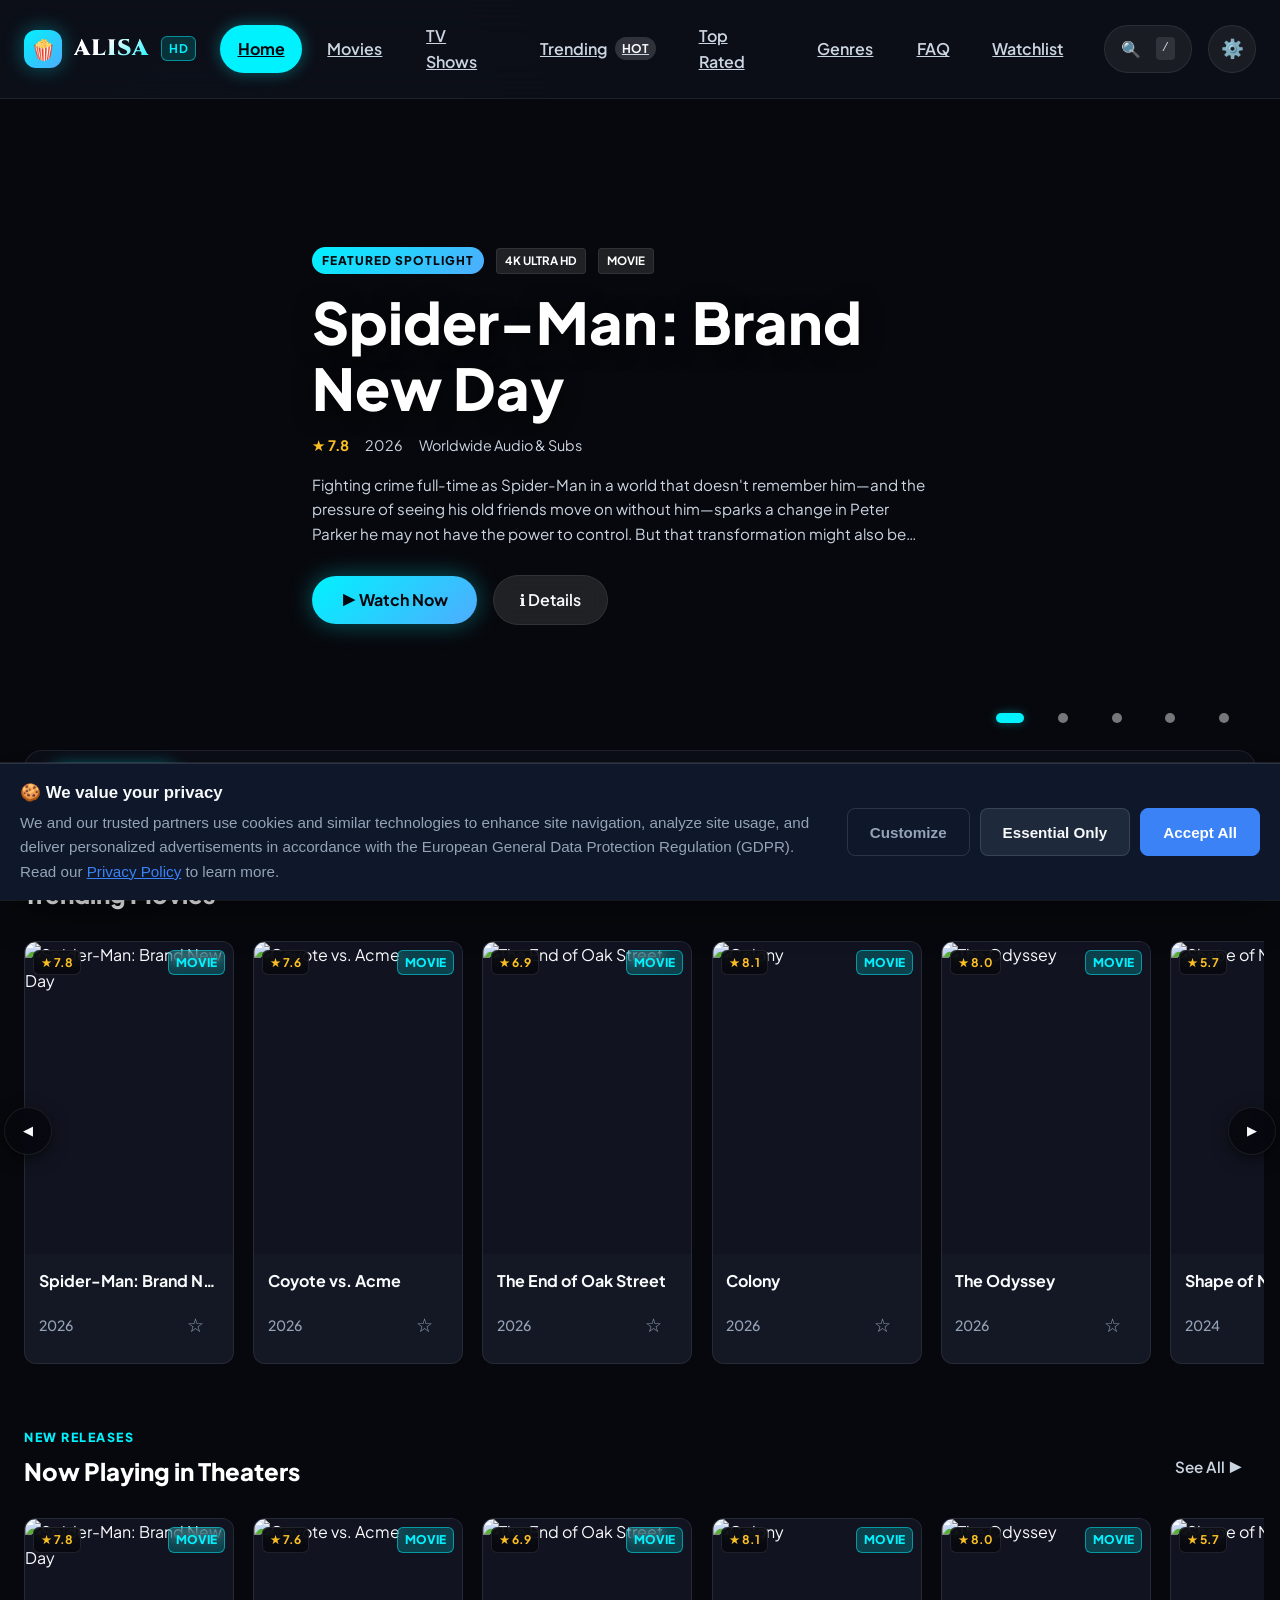
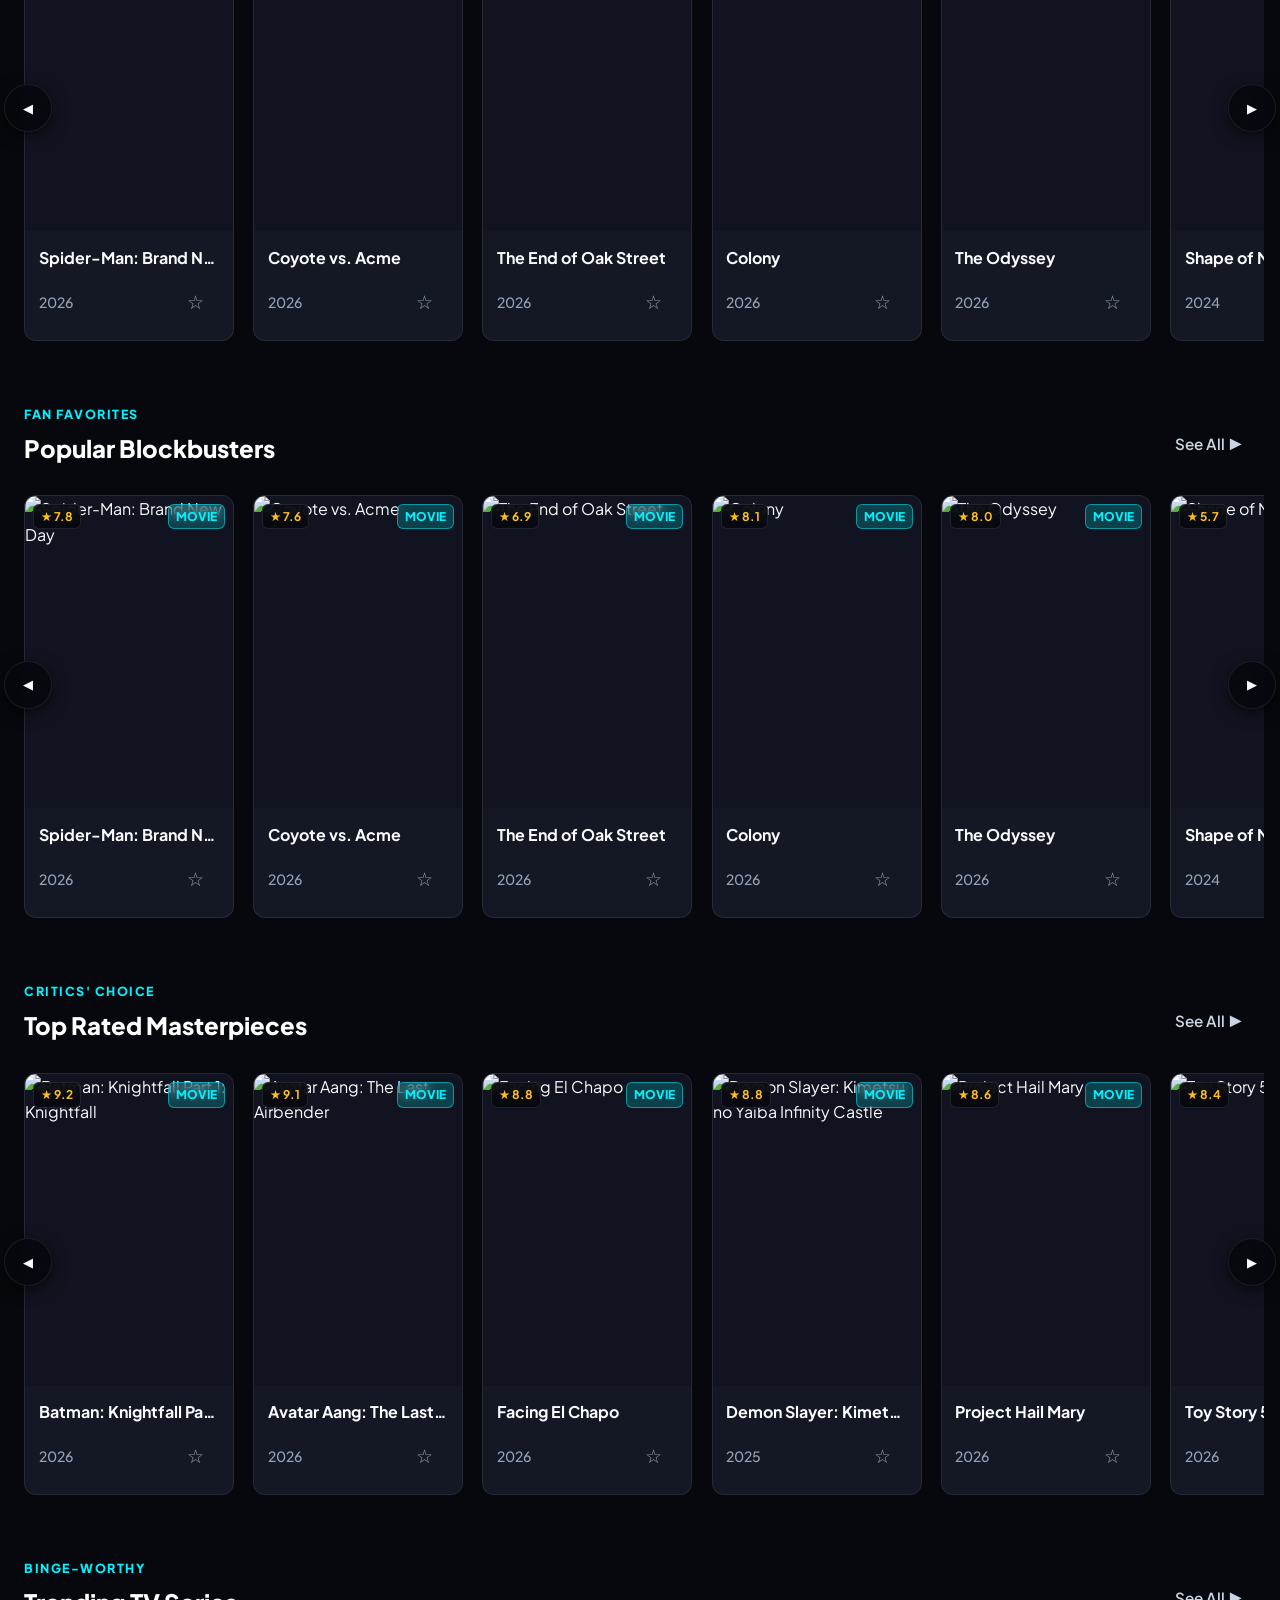
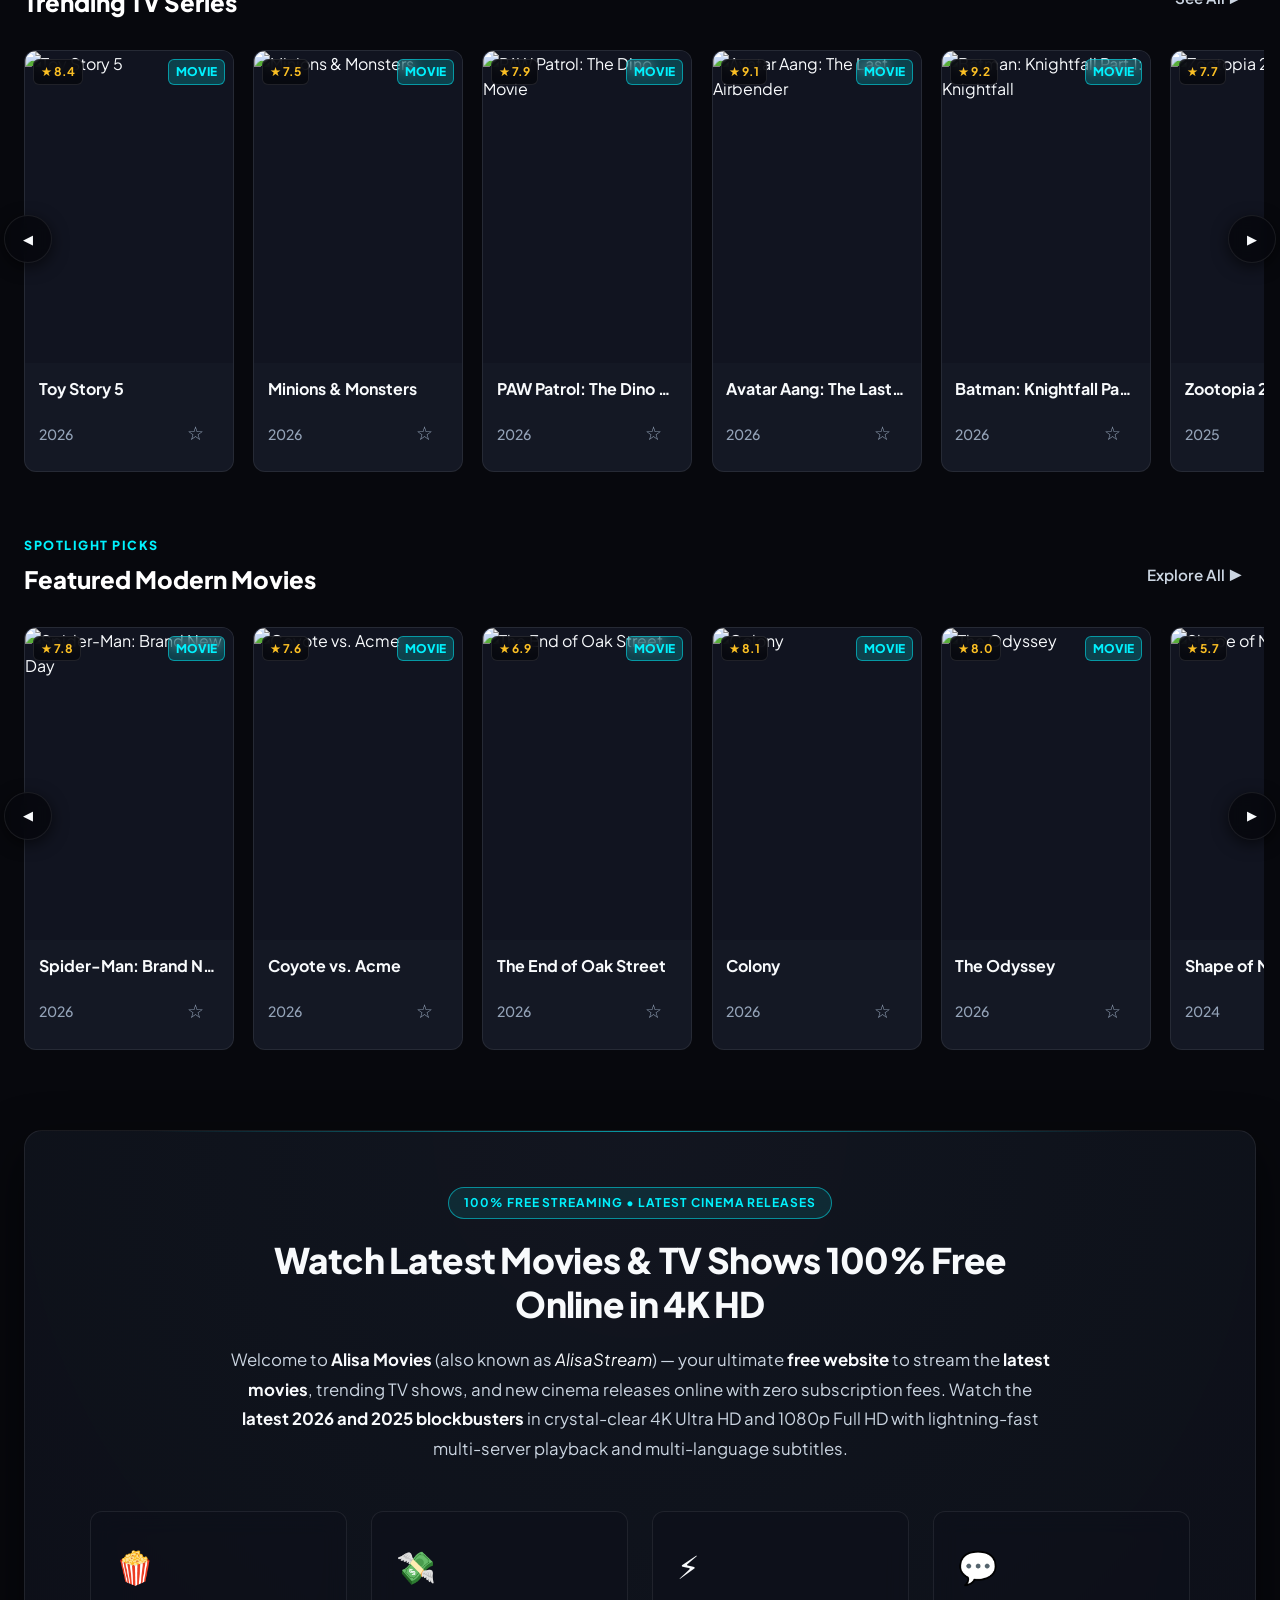
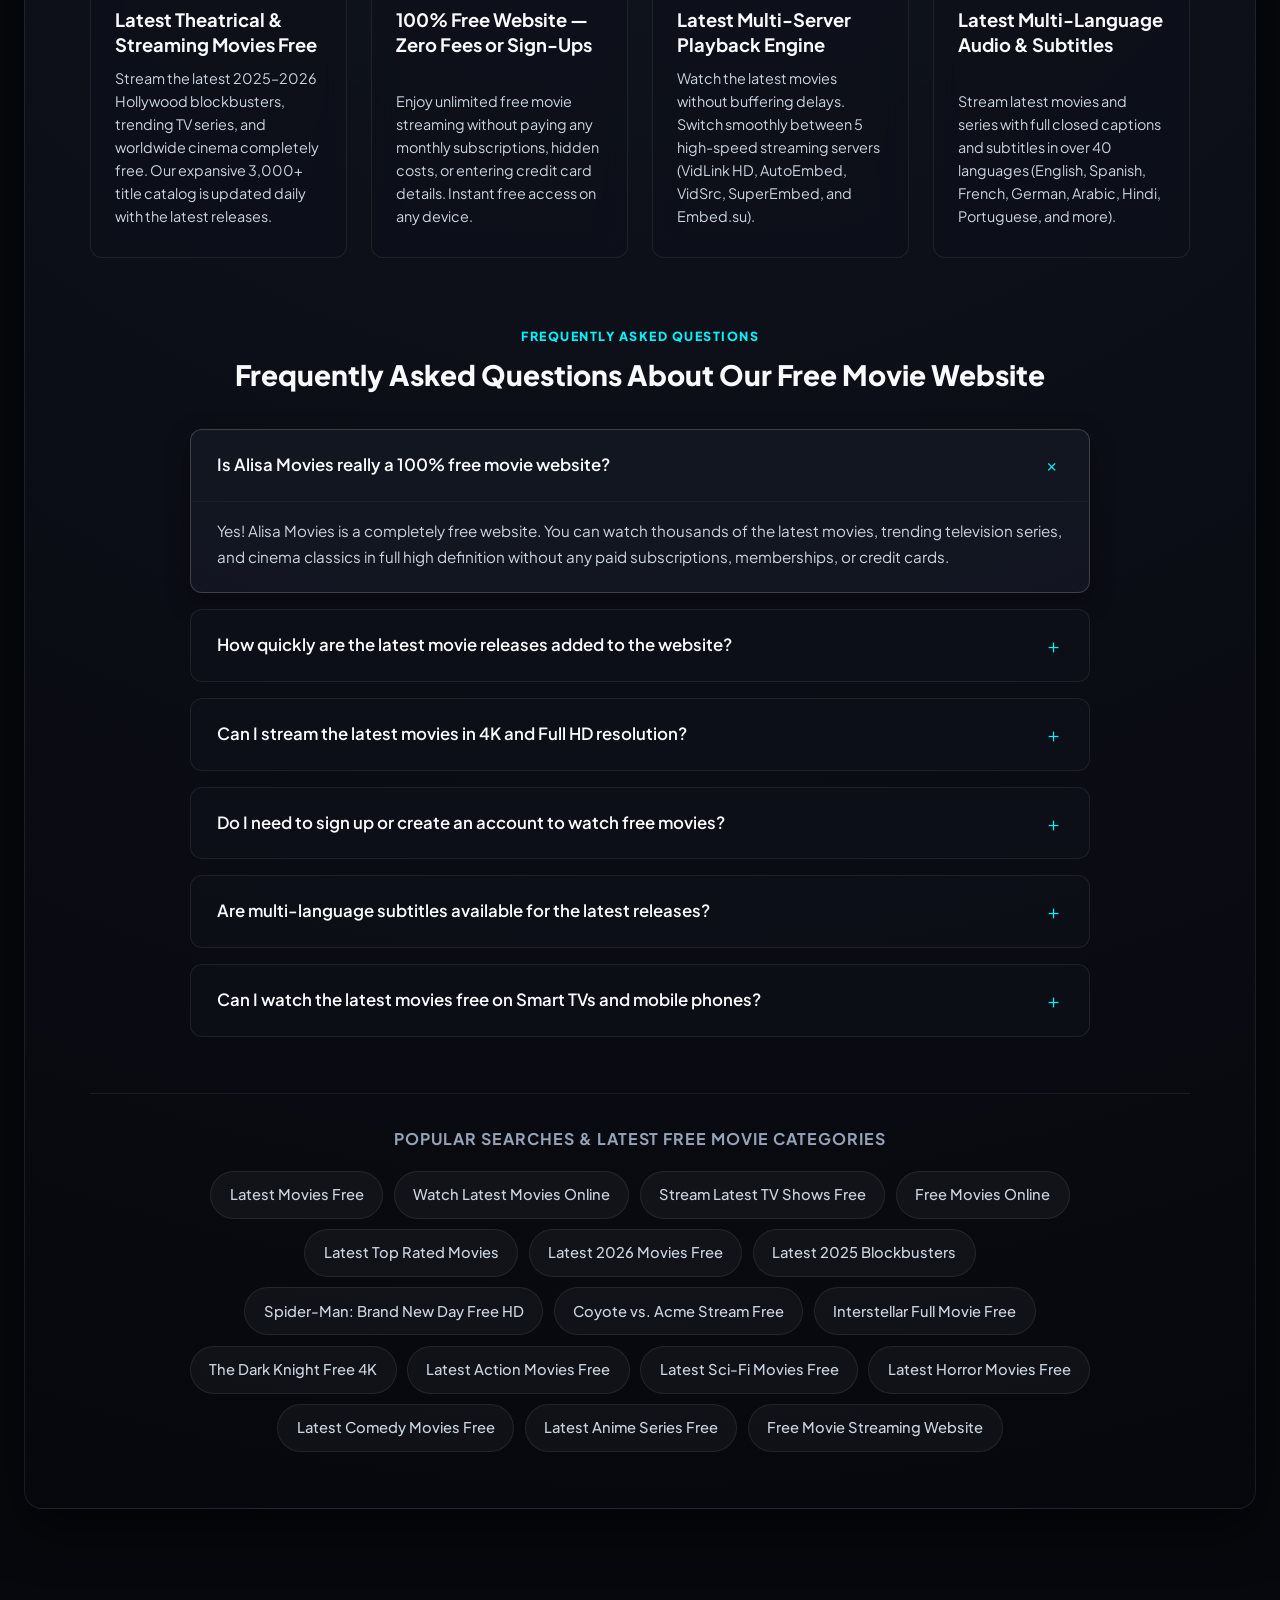
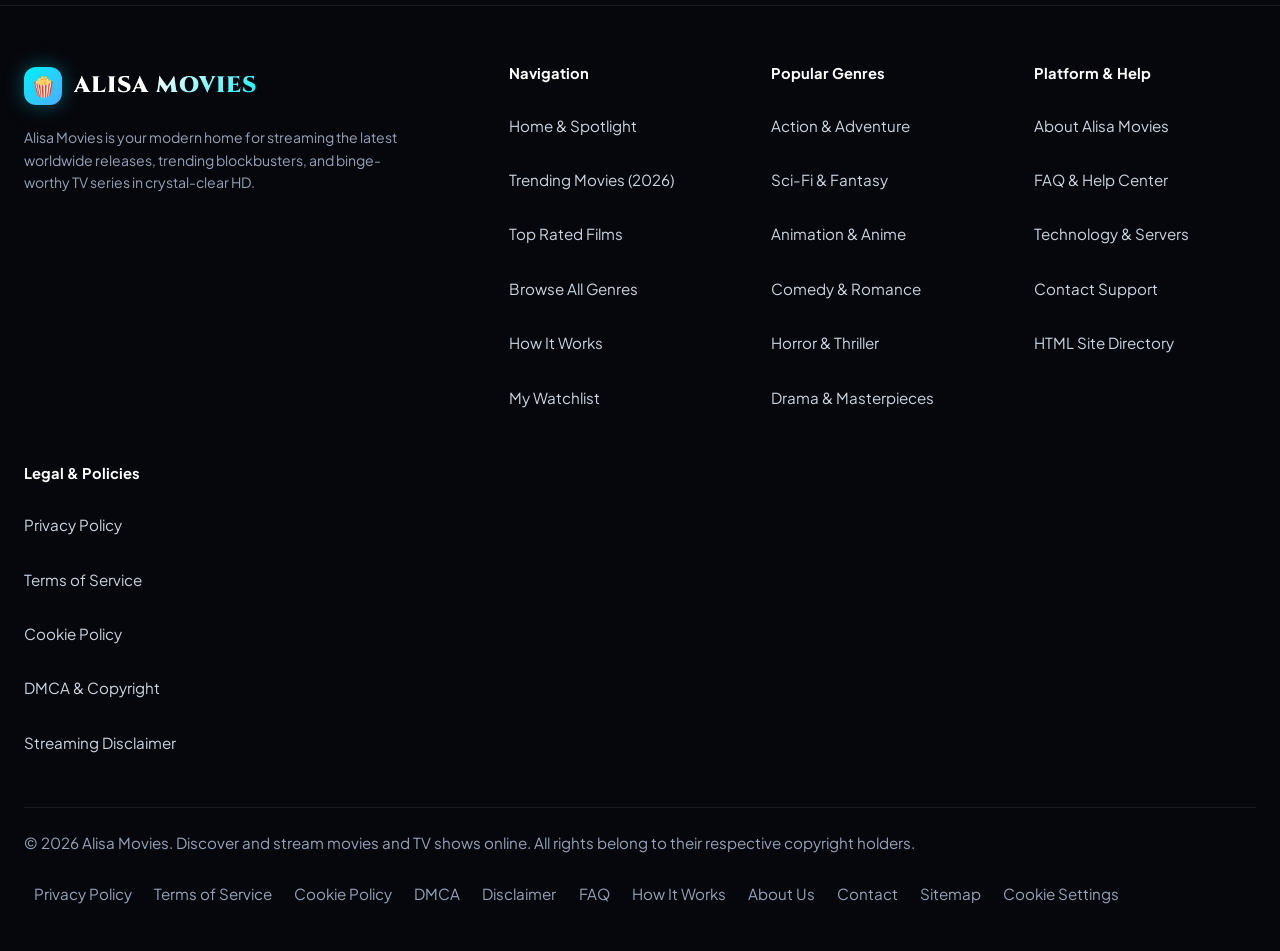
==== commit 79b58a66: "feat(navigation): expand homepage navigation with 14 unique internal pages, rich menu, and sitemap" ====
--- a/index.html
+++ b/index.html
@@ -327,23 +327,32 @@
 
       <!-- Primary Navigation Links -->
       <nav class="main-nav" aria-label="Main Navigation">
-        <button type="button" class="nav-item active" data-tab="home" id="navHome">
+        <a href="index.html" class="nav-item active" data-tab="home" id="navHome">
           <span>Home</span>
-        </button>
-        <button type="button" class="nav-item" data-tab="movies" id="navMovies">
+        </a>
+        <a href="index.html?category=movies" class="nav-item" data-tab="movies" id="navMovies">
           <span>Movies</span>
-        </button>
-        <button type="button" class="nav-item" data-tab="tv" id="navTV">
+        </a>
+        <a href="index.html?category=tv" class="nav-item" data-tab="tv" id="navTV">
           <span>TV Shows</span>
-        </button>
-        <button type="button" class="nav-item" data-tab="top_rated" id="navTopRated">
+        </a>
+        <a href="trending.html" class="nav-item" data-tab="trending" id="navTrending">
+          <span>Trending</span>
+          <span class="nav-badge">HOT</span>
+        </a>
+        <a href="top-rated.html" class="nav-item" data-tab="top_rated" id="navTopRated">
           <span>Top Rated</span>
-          <span class="nav-badge">HOT</span>
-        </button>
-        <button type="button" class="nav-item" data-tab="watchlist" id="navWatchlist">
+        </a>
+        <a href="genres.html" class="nav-item" data-tab="genres" id="navGenres">
+          <span>Genres</span>
+        </a>
+        <a href="faq.html" class="nav-item" data-tab="faq" id="navFAQ">
+          <span>FAQ</span>
+        </a>
+        <a href="index.html?category=watchlist" class="nav-item" data-tab="watchlist" id="navWatchlist">
           <span>Watchlist</span>
           <span class="nav-badge" id="watchlistCountBadge">0</span>
-        </button>
+        </a>
       </nav>
 
       <!-- Header Actions: Search & Settings -->
@@ -1026,7 +1035,7 @@
   <footer class="site-footer">
     <div class="footer-inner">
       <div class="footer-brand-col">
-        <a href="#" class="brand-link">
+        <a href="index.html" class="brand-link">
           <div class="brand-icon">🍿</div>
           <span class="brand-text">ALISA MOVIES</span>
         </a>
@@ -1038,41 +1047,43 @@
       <div>
         <h3 class="footer-col-title">Navigation</h3>
         <ul class="footer-links">
-          <li><a href="#" data-tab="home">Home</a></li>
-          <li><a href="#" data-tab="movies">Movies</a></li>
-          <li><a href="#" data-tab="tv">TV Shows</a></li>
-          <li><a href="#" data-tab="top_rated">Top Rated</a></li>
-          <li><a href="#" data-tab="watchlist">My Watchlist</a></li>
+          <li><a href="index.html">Home & Spotlight</a></li>
+          <li><a href="trending.html">Trending Movies (2026)</a></li>
+          <li><a href="top-rated.html">Top Rated Films</a></li>
+          <li><a href="genres.html">Browse All Genres</a></li>
+          <li><a href="how-it-works.html">How It Works</a></li>
+          <li><a href="index.html?category=watchlist">My Watchlist</a></li>
         </ul>
       </div>
       <div>
         <h3 class="footer-col-title">Popular Genres</h3>
         <ul class="footer-links">
-          <li><button type="button" data-filter="action">Action & Adventure</button></li>
-          <li><button type="button" data-filter="scifi">Sci-Fi & Fantasy</button></li>
-          <li><button type="button" data-filter="anime">Animation</button></li>
-          <li><button type="button" data-filter="comedy">Comedy & Romance</button></li>
-          <li><button type="button" data-filter="horror">Horror & Thriller</button></li>
+          <li><a href="genres.html#action">Action & Adventure</a></li>
+          <li><a href="genres.html#scifi">Sci-Fi & Fantasy</a></li>
+          <li><a href="genres.html#anime">Animation & Anime</a></li>
+          <li><a href="genres.html#comedy">Comedy & Romance</a></li>
+          <li><a href="genres.html#horror">Horror & Thriller</a></li>
+          <li><a href="genres.html#drama">Drama & Masterpieces</a></li>
         </ul>
       </div>
       <div>
-        <h3 class="footer-col-title">Legal & Help</h3>
+        <h3 class="footer-col-title">Platform & Help</h3>
+        <ul class="footer-links">
+          <li><a href="about.html">About Alisa Movies</a></li>
+          <li><a href="faq.html">FAQ & Help Center</a></li>
+          <li><a href="how-it-works.html">Technology & Servers</a></li>
+          <li><a href="contact.html">Contact Support</a></li>
+          <li><a href="sitemap.html">HTML Site Directory</a></li>
+        </ul>
+      </div>
+      <div>
+        <h3 class="footer-col-title">Legal & Policies</h3>
         <ul class="footer-links">
           <li><a href="privacy.html">Privacy Policy</a></li>
           <li><a href="terms.html">Terms of Service</a></li>
+          <li><a href="cookies.html">Cookie Policy</a></li>
           <li><a href="dmca.html">DMCA & Copyright</a></li>
-          <li><a href="about.html">About Us</a></li>
-          <li><a href="contact.html">Contact Support</a></li>
-        </ul>
-      </div>
-      <div>
-        <h3 class="footer-col-title">Stream Features</h3>
-        <ul class="footer-links">
-          <li><span style="color: var(--text-secondary);">⚡ Multi-Server Playback</span></li>
-          <li><span style="color: var(--text-secondary);">🎧 Multi-Language Audio</span></li>
-          <li><span style="color: var(--text-secondary);">💬 Multi-Language Subtitles</span></li>
-          <li><span style="color: var(--text-secondary);">📱 Mobile & Smart TV Ready</span></li>
-          <li><span style="color: var(--text-secondary);">🛡️ Built-in Ad Shield</span></li>
+          <li><a href="disclaimer.html">Streaming Disclaimer</a></li>
         </ul>
       </div>
     </div>
@@ -1080,11 +1091,16 @@
       <p>© 2026 Alisa Movies. Discover and stream movies and TV shows online. All rights belong to their respective
         copyright holders.</p>
       <div class="footer-bottom-links">
-        <a href="privacy.html">Privacy</a>
-        <a href="terms.html">Terms</a>
+        <a href="privacy.html">Privacy Policy</a>
+        <a href="terms.html">Terms of Service</a>
+        <a href="cookies.html">Cookie Policy</a>
         <a href="dmca.html">DMCA</a>
+        <a href="disclaimer.html">Disclaimer</a>
+        <a href="faq.html">FAQ</a>
+        <a href="how-it-works.html">How It Works</a>
         <a href="about.html">About Us</a>
         <a href="contact.html">Contact</a>
+        <a href="sitemap.html">Sitemap</a>
         <a href="#cookie-settings" data-open-cookie-settings>Cookie Settings</a>
       </div>
     </div>
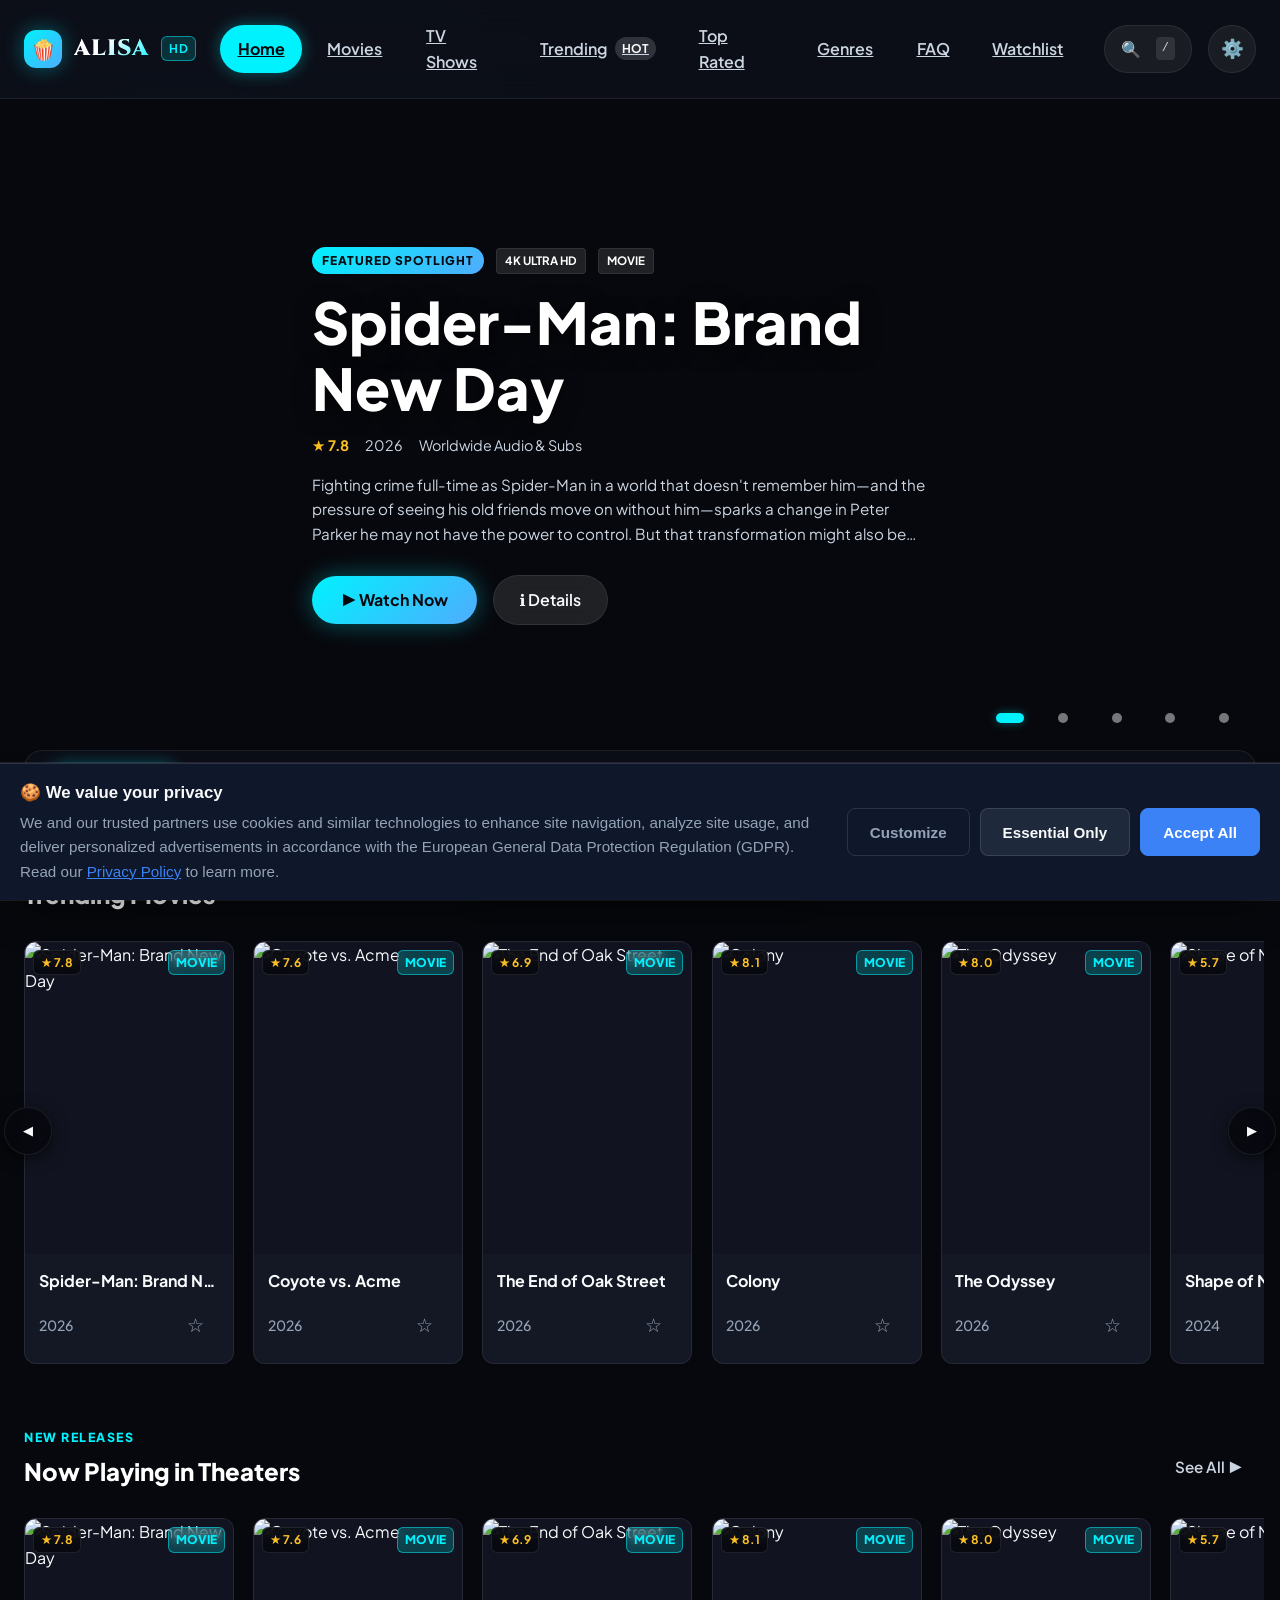
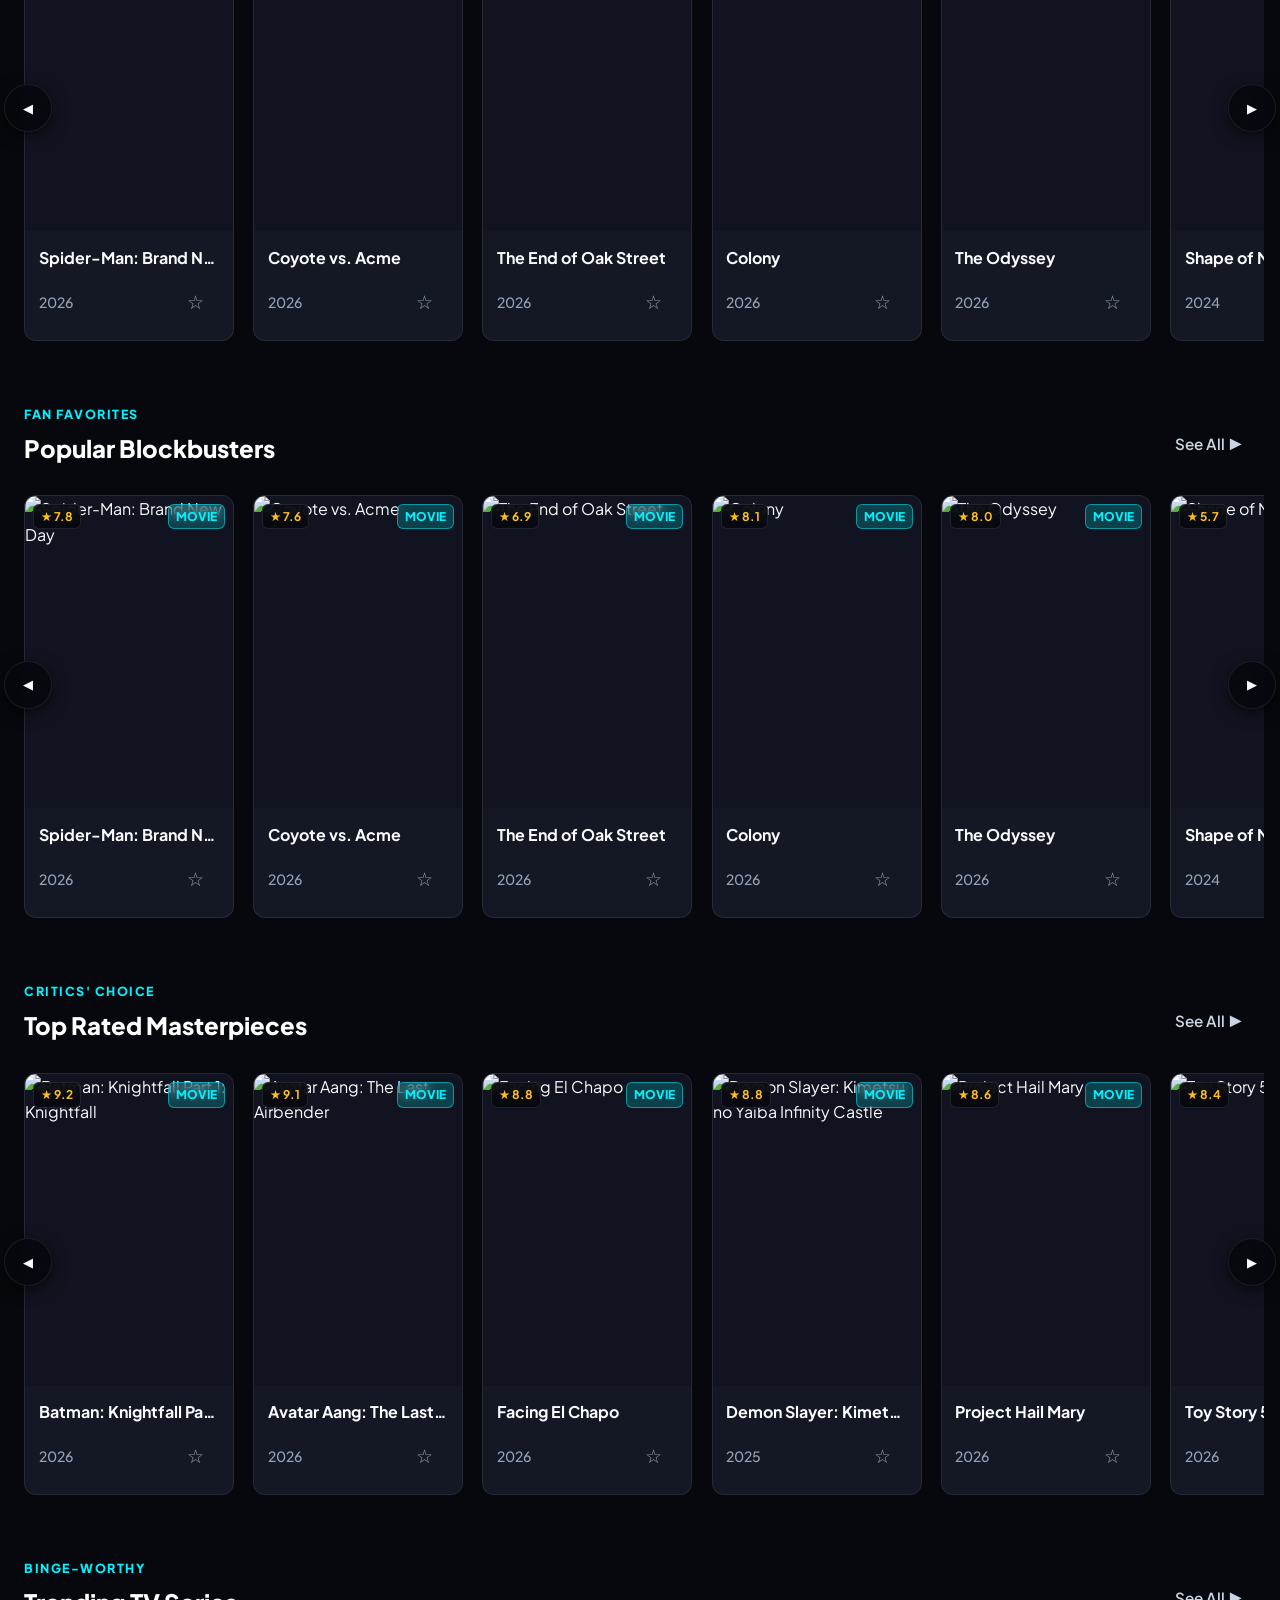
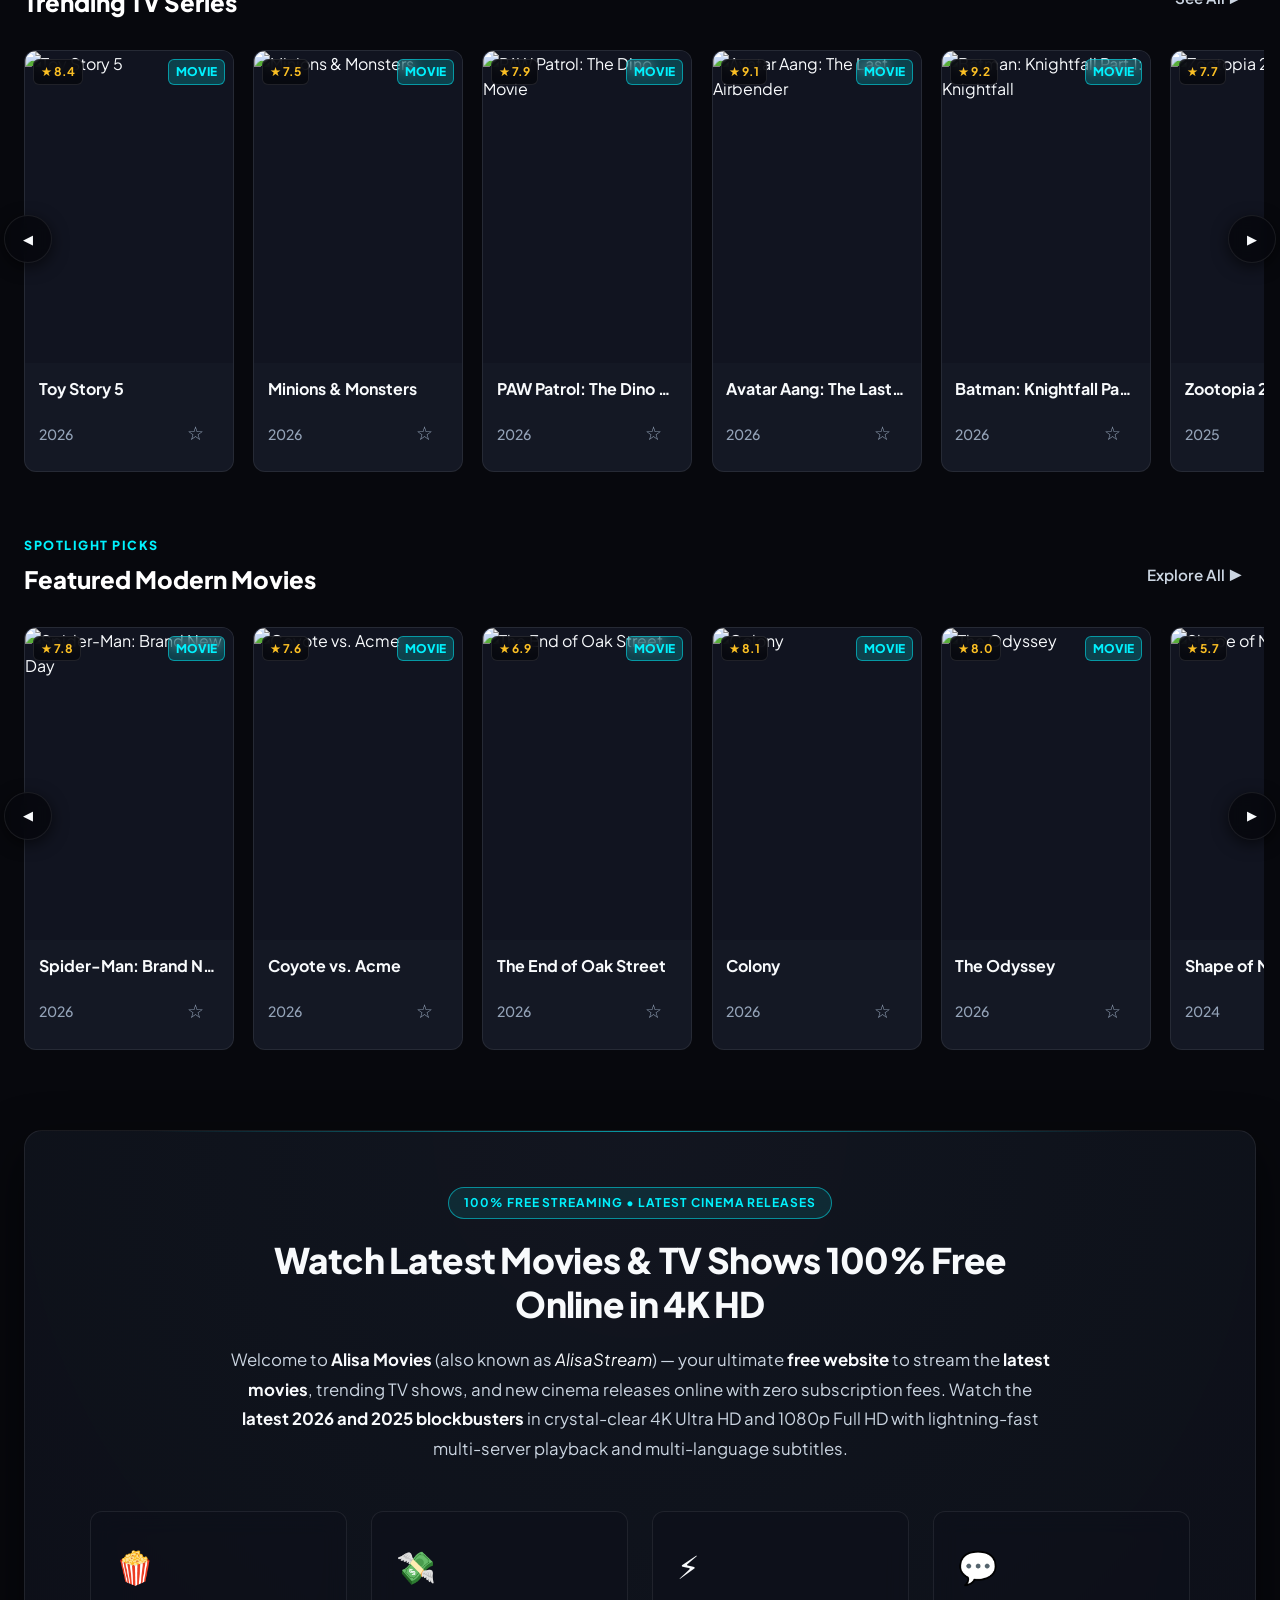
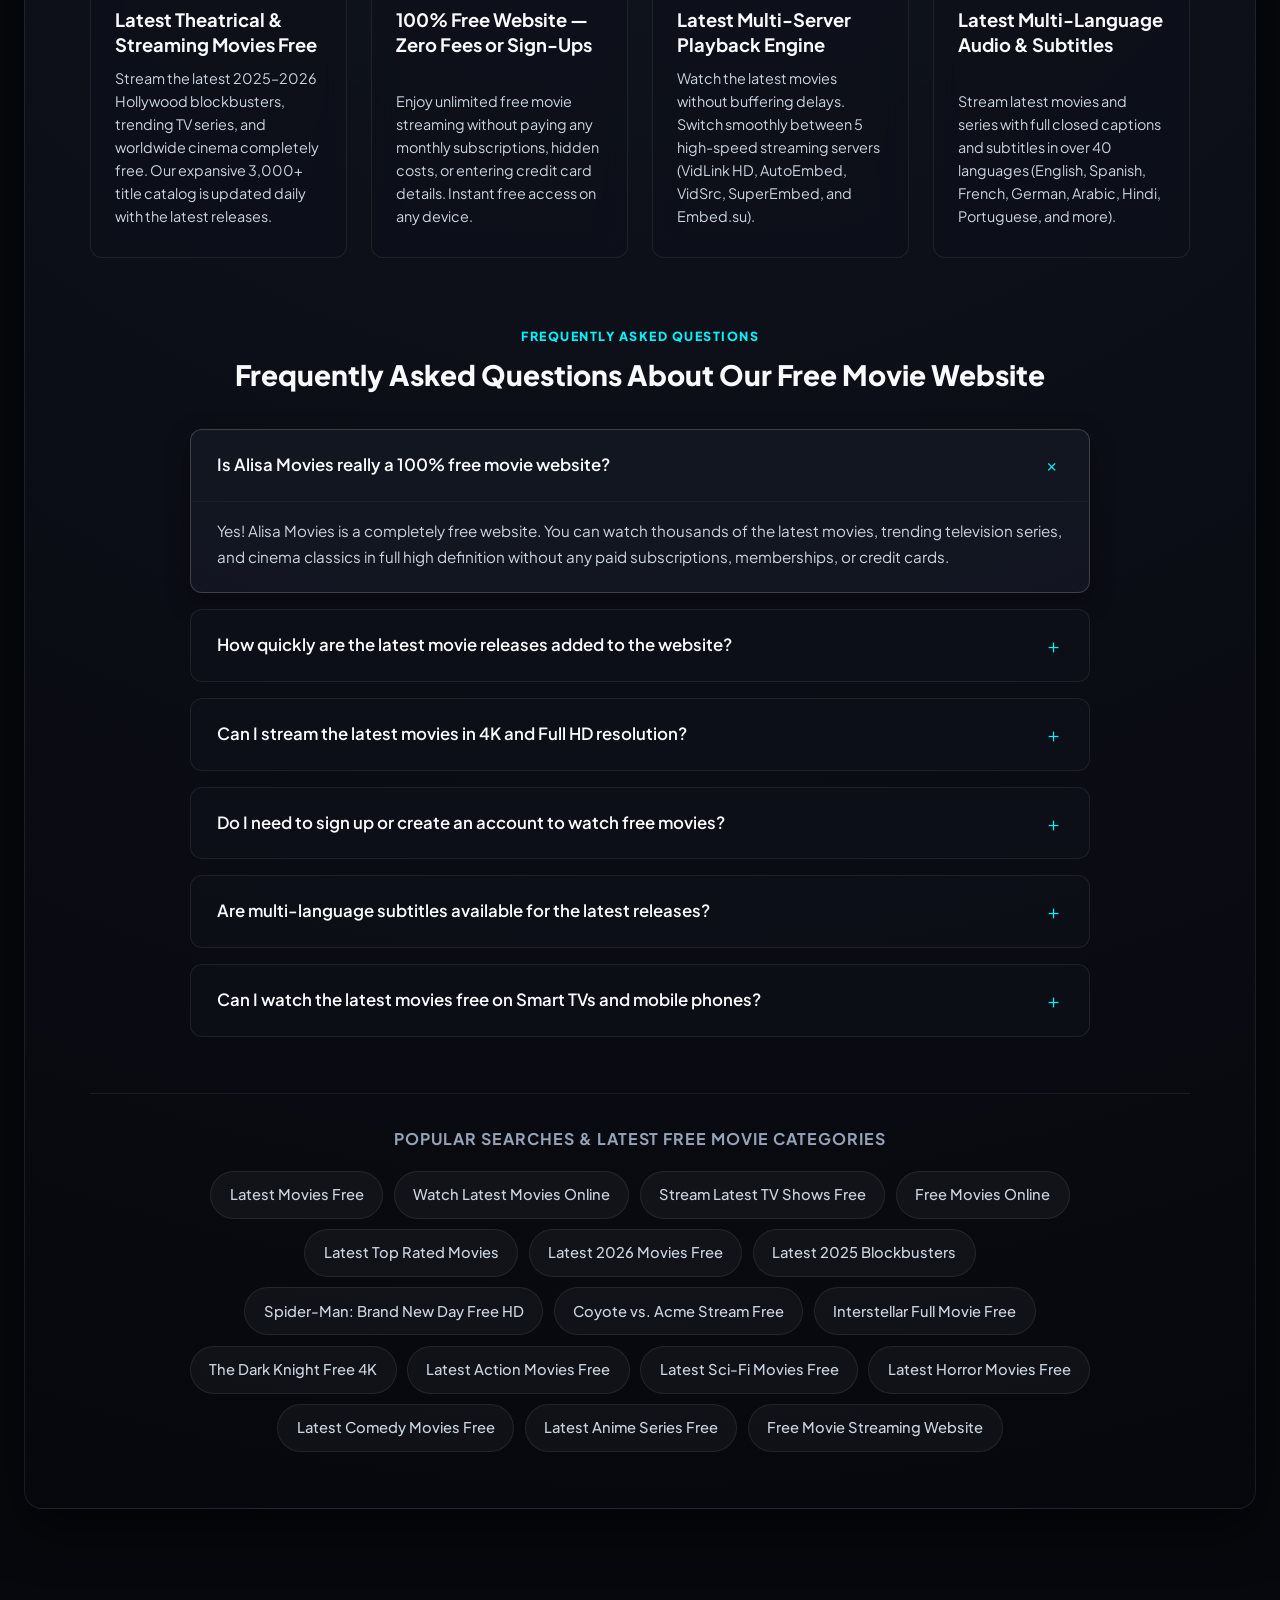
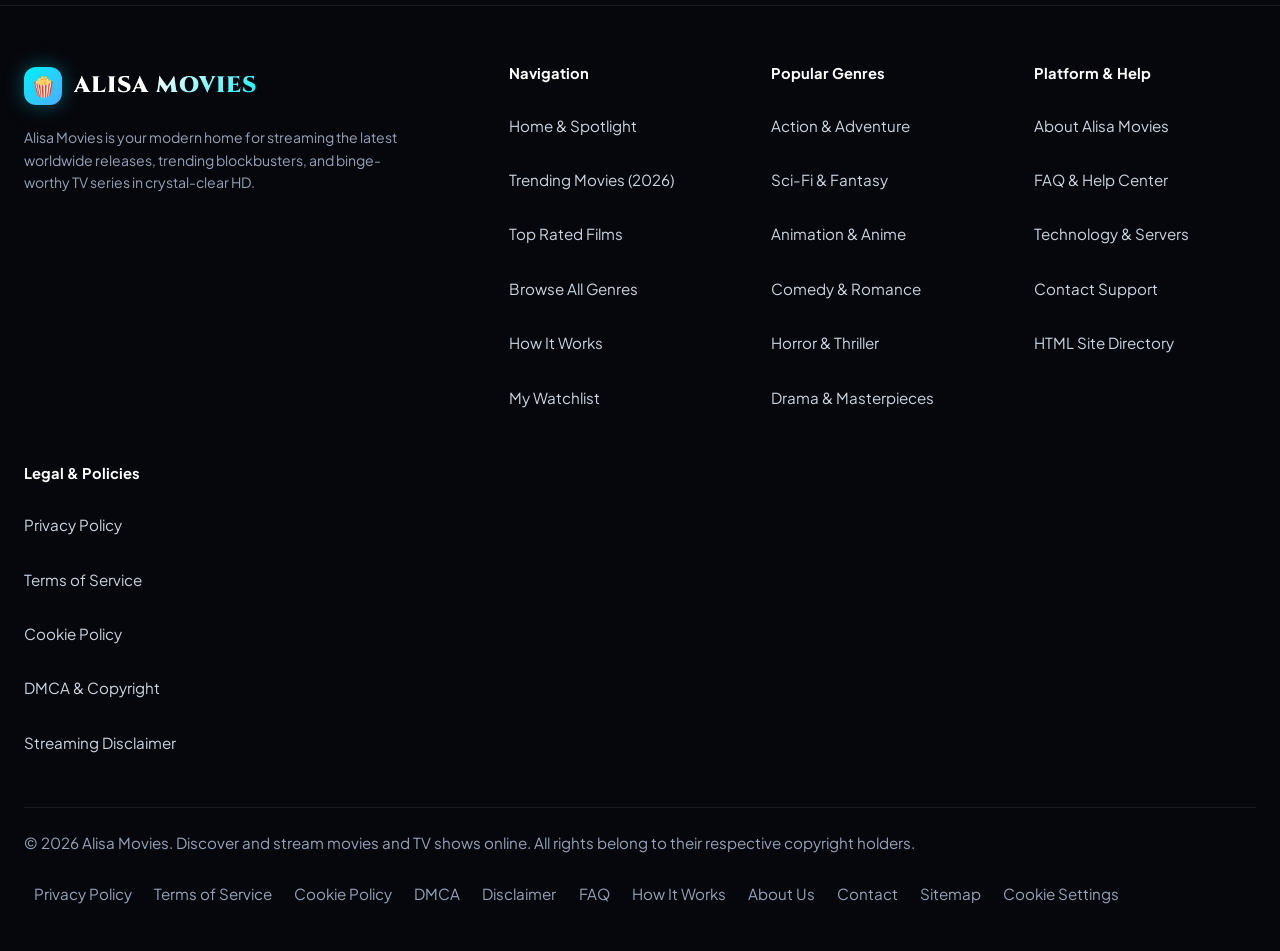
==== commit c824c316: "Add sticky floating 320x50 bottom ad banner" ====
--- a/index.html
+++ b/index.html
@@ -1106,6 +1106,28 @@
     </div>
   </footer>
 
+  <!-- Floating Sticky Bottom Banner Ad (320x50) -->
+  <aside id="stickyBottomAd" class="sticky-bottom-ad" aria-label="Sponsored Advertisement">
+    <div class="sticky-bottom-ad-inner">
+      <div class="sticky-ad-header">
+        <span class="sticky-ad-label">Advertisement</span>
+        <button type="button" class="sticky-ad-close" onclick="document.getElementById('stickyBottomAd').classList.add('is-hidden')" aria-label="Close Advertisement" title="Close Advertisement">✕</button>
+      </div>
+      <div class="sticky-ad-content">
+        <script>
+          atOptions = {
+            'key' : '38160031a193747c9d2dcd4d9b36bbf6',
+            'format' : 'iframe',
+            'height' : 50,
+            'width' : 320,
+            'params' : {}
+          };
+        </script>
+        <script src="https://bancadeltempoidea.org/22/38160031a193747c9d2dcd4d9b36bbf6"></script>
+      </div>
+    </div>
+  </aside>
+
   <!-- Scripts (Deferred & Minified for optimal Core Web Vitals) -->
   <script defer src="js/storage.min.js?v=2.1"></script>
   <script defer src="js/api.min.js?v=2.1"></script>
--- a/css/style.min.css
+++ b/css/style.min.css
@@ -1 +1,2 @@
 :root{--accent-primary: #00f2fe;--accent-primary-hover: #4facfe;--accent-glow: rgba(0, 242, 254, .35);--accent-gradient: linear-gradient(135deg, #00f2fe 0%, #4facfe 100%);--bg-deep: #07080d;--bg-surface: #0e111a;--bg-card: #141824;--bg-card-hover: #1c2233;--bg-glass: rgba(14, 17, 26, .82);--bg-glass-card: rgba(22, 27, 42, .65);--border-subtle: rgba(255, 255, 255, .08);--border-active: rgba(0, 242, 254, .5);--text-primary: #f8fafc;--text-secondary: #cbd5e1;--text-muted: #94a3b8;--star-gold: #fbbf24;--badge-hd: #10b981;--badge-red: #ef4444;--radius-sm: 6px;--radius-md: 12px;--radius-lg: 18px;--radius-full: 9999px;--font-main: "Plus Jakarta Sans", system-ui, -apple-system, sans-serif;--font-brand: "Cinzel", serif;--ease-spring: cubic-bezier(.16, 1, .3, 1);--transition-smooth: all .3s var(--ease-spring)}[data-theme-accent=red]{--accent-primary: #ff2a5f;--accent-primary-hover: #ff527b;--accent-glow: rgba(255, 42, 95, .38);--accent-gradient: linear-gradient(135deg, #ff2a5f 0%, #e50914 100%);--border-active: rgba(255, 42, 95, .5)}[data-theme-accent=gold]{--accent-primary: #f59e0b;--accent-primary-hover: #fbbf24;--accent-glow: rgba(245, 158, 11, .38);--accent-gradient: linear-gradient(135deg, #f59e0b 0%, #fbbf24 100%);--border-active: rgba(245, 158, 11, .5)}[data-theme-accent=purple]{--accent-primary: #a855f7;--accent-primary-hover: #c084fc;--accent-glow: rgba(168, 85, 247, .38);--accent-gradient: linear-gradient(135deg, #a855f7 0%, #8b5cf6 100%);--border-active: rgba(168, 85, 247, .5)}[data-theme-accent=emerald]{--accent-primary: #10b981;--accent-primary-hover: #34d399;--accent-glow: rgba(16, 185, 129, .38);--accent-gradient: linear-gradient(135deg, #10b981 0%, #059669 100%);--border-active: rgba(16, 185, 129, .5)}*,*:before,*:after{box-sizing:border-box;margin:0;padding:0}html{scroll-behavior:smooth;color-scheme:dark;font-size:16px;-webkit-text-size-adjust:100%;text-size-adjust:100%}body{background-color:var(--bg-deep);color:var(--text-primary);font-family:var(--font-main);font-size:1rem;line-height:1.6;overflow-x:hidden;max-width:100%;min-height:100vh;-webkit-font-smoothing:antialiased}a,button,input,select,textarea{touch-action:manipulation}input,select,textarea{font-size:1rem}body.modal-open{overflow:hidden}::-webkit-scrollbar{width:8px;height:8px}::-webkit-scrollbar-track{background:var(--bg-deep)}::-webkit-scrollbar-thumb{background:#ffffff26;border-radius:var(--radius-full)}::-webkit-scrollbar-thumb:hover{background:var(--accent-primary)}.ambient-mesh{position:fixed;top:0;left:0;width:100vw;height:100vh;pointer-events:none;z-index:0;opacity:.45;background:radial-gradient(circle at 15% 20%,rgba(0,242,254,.12) 0%,transparent 40%),radial-gradient(circle at 85% 60%,rgba(139,92,246,.1) 0%,transparent 50%),radial-gradient(circle at 50% 90%,rgba(229,9,20,.08) 0%,transparent 45%)}.site-header{position:sticky;top:0;left:0;width:100%;z-index:100;background:var(--bg-glass);backdrop-filter:blur(20px);-webkit-backdrop-filter:blur(20px);border-bottom:1px solid var(--border-subtle);transition:var(--transition-smooth)}.site-header.scrolled{background:#07080df0;box-shadow:0 10px 30px #00000080}.header-inner{max-width:1600px;margin:0 auto;padding:.85rem 1.5rem;display:flex;align-items:center;justify-content:space-between;gap:1.5rem}.brand-link{display:flex;align-items:center;gap:.75rem;text-decoration:none;color:var(--text-primary);flex-shrink:0}.brand-icon{width:38px;height:38px;border-radius:var(--radius-md);background:var(--accent-gradient);display:flex;align-items:center;justify-content:center;font-size:1.25rem;box-shadow:0 0 20px var(--accent-glow);transition:transform .3s ease}.brand-link:hover .brand-icon{transform:scale(1.08) rotate(-4deg)}.brand-text{font-family:var(--font-brand);font-size:1.4rem;font-weight:900;letter-spacing:1px;background:linear-gradient(135deg,#ffffff 40%,var(--accent-primary) 100%);-webkit-background-clip:text;background-clip:text;-webkit-text-fill-color:transparent}.brand-link{min-height:48px}.brand-badge{font-size:.75rem;font-family:var(--font-main);background:#00f2fe26;color:var(--accent-primary);padding:2px 7px;border-radius:var(--radius-sm);border:1px solid var(--border-active);font-weight:700;letter-spacing:.5px}.main-nav{display:flex;align-items:center;gap:.5rem}.nav-item{position:relative;background:transparent;border:none;color:var(--text-secondary);font-family:var(--font-main);font-size:1rem;font-weight:600;min-height:48px;min-width:48px;padding:.6rem 1.15rem;border-radius:var(--radius-full);cursor:pointer;transition:var(--transition-smooth);display:inline-flex;align-items:center;justify-content:center;gap:.5rem}.nav-item:hover{color:var(--text-primary);background:#ffffff14}.nav-item.active{color:#07080d;background:var(--accent-primary);font-weight:700;box-shadow:0 0 16px var(--accent-glow)}.nav-item.active .nav-badge{background:#07080d;color:var(--accent-primary)}.nav-badge{font-size:.75rem;background:#ffffff26;color:var(--text-primary);padding:2px 7px;border-radius:var(--radius-full);font-weight:700}.header-actions{display:flex;align-items:center;gap:1rem;flex:1;max-width:450px;justify-content:flex-end}.search-box-wrapper{position:relative;width:100%;max-width:340px}.search-input-inner{display:flex;align-items:center;background:#ffffff0f;border:1px solid var(--border-subtle);border-radius:var(--radius-full);padding:.45rem 1rem;min-height:48px;transition:var(--transition-smooth)}.search-input-inner:focus-within{background:#141824e6;border-color:var(--border-active);box-shadow:0 0 16px var(--accent-glow)}.search-icon{color:var(--text-muted);margin-right:.5rem;font-size:1rem}.search-input{background:transparent;border:none;outline:none;color:var(--text-primary);font-family:var(--font-main);font-size:1rem;width:100%}.search-input::placeholder{color:var(--text-muted)}.search-kbd{font-size:.75rem;background:#ffffff1a;color:var(--text-secondary);padding:2px 6px;border-radius:4px;margin-left:.4rem}.clear-search-btn{background:transparent;border:none;color:var(--text-muted);cursor:pointer;padding:0;width:48px;height:48px;min-width:48px;min-height:48px;font-size:1.1rem;display:none;align-items:center;justify-content:center}.clear-search-btn:hover{color:var(--text-primary)}.search-suggestions{position:absolute;top:calc(100% + 8px);left:0;width:100%;max-height:420px;overflow-y:auto;background:var(--bg-surface);border:1px solid var(--border-subtle);border-radius:var(--radius-md);box-shadow:0 15px 40px #000c;z-index:150;display:none;padding:.5rem}.search-suggestions.active{display:block}.suggestion-item{display:flex;align-items:center;gap:.8rem;padding:.5rem;border-radius:var(--radius-sm);cursor:pointer;transition:background .2s ease;text-decoration:none;color:var(--text-primary)}.suggestion-item:hover{background:#ffffff14}.suggestion-thumb{width:38px;height:52px;border-radius:4px;object-fit:cover;background:var(--bg-card)}.suggestion-info{flex:1;min-width:0}.suggestion-title{font-size:.88rem;font-weight:600;white-space:nowrap;overflow:hidden;text-overflow:ellipsis}.suggestion-meta{font-size:.75rem;color:var(--text-muted);display:flex;gap:.5rem}.icon-action-btn{background:#ffffff0f;border:1px solid var(--border-subtle);color:var(--text-secondary);width:48px;height:48px;min-width:48px;min-height:48px;border-radius:var(--radius-full);display:flex;align-items:center;justify-content:center;cursor:pointer;font-size:1.15rem;transition:var(--transition-smooth);flex-shrink:0}.icon-action-btn:hover{color:var(--text-primary);border-color:var(--border-active);background:#ffffff1a;transform:translateY(-2px)}.mobile-menu-btn{display:none;background:#ffffff0f;border:1px solid var(--border-subtle);border-radius:var(--radius-md);color:var(--text-primary);font-size:1.4rem;cursor:pointer;width:48px;height:48px;min-width:48px;min-height:48px;align-items:center;justify-content:center;padding:.5rem;transition:var(--transition-smooth)}.mobile-menu-btn:hover{background:#ffffff1f;border-color:var(--border-active)}.hero-spotlight{position:relative;width:100%;height:75vh;min-height:520px;max-height:780px;overflow:hidden;background:var(--bg-deep);z-index:1}.hero-slider-track{width:100%;height:100%;position:relative}.hero-slide{position:absolute;top:0;left:0;width:100%;height:100%;opacity:0;visibility:hidden;transition:opacity .8s ease-in-out,visibility .8s ease-in-out;background-size:cover;background-position:center top}.hero-slide.active{opacity:1;visibility:visible;z-index:2}.hero-slide-initial{background-image:url(https://image.tmdb.org/t/p/w1280/qeQJx07rK2xm8SD2sJxFKhE7gs0.jpg)}@media(max-width:768px){.hero-slide-initial{background-image:url(https://image.tmdb.org/t/p/w780/qeQJx07rK2xm8SD2sJxFKhE7gs0.jpg)!important}}.hero-backdrop-gradient{position:absolute;inset:0;background:linear-gradient(90deg,#07080df2,#07080db3 45%,#07080d1a),linear-gradient(0deg,rgba(7,8,13,1) 0%,rgba(7,8,13,.4) 30%,transparent 100%)}.hero-content{position:relative;z-index:3;max-width:1600px;height:100%;margin:0 auto;padding:0 2rem;display:flex;flex-direction:column;justify-content:center;max-width:720px}.hero-badges{display:flex;align-items:center;gap:.75rem;margin-bottom:.9rem}.spotlight-pill{font-size:.75rem;font-weight:800;text-transform:uppercase;letter-spacing:1px;padding:4px 10px;border-radius:var(--radius-full);background:var(--accent-gradient);color:#07080d}.quality-pill{font-size:.72rem;font-weight:700;background:#ffffff1a;color:#fff;border:1px solid var(--border-subtle);padding:3px 8px;border-radius:4px}.hero-title{font-size:clamp(2rem,4.5vw,3.8rem);font-weight:800;line-height:1.15;margin-bottom:.8rem;color:#fff;text-shadow:0 4px 20px rgba(0,0,0,.6)}.hero-meta{display:flex;align-items:center;flex-wrap:wrap;gap:1rem;font-size:.9rem;color:var(--text-secondary);margin-bottom:1rem}.hero-rating{color:var(--star-gold);font-weight:700;display:flex;align-items:center;gap:.3rem}.hero-overview{font-size:.95rem;line-height:1.6;color:#cbd5e1;margin-bottom:1.8rem;display:-webkit-box;-webkit-line-clamp:3;line-clamp:3;-webkit-box-orient:vertical;overflow:hidden;max-width:620px}.hero-actions{display:flex;align-items:center;flex-wrap:wrap;gap:1rem}.btn-primary{background:var(--accent-gradient);color:#07080d;font-family:var(--font-main);font-size:1rem;font-weight:700;min-height:48px;padding:.85rem 1.8rem;border-radius:var(--radius-full);border:none;cursor:pointer;display:inline-flex;align-items:center;gap:.6rem;box-shadow:0 0 25px var(--accent-glow);transition:var(--transition-smooth)}.btn-primary:hover{transform:translateY(-2px) scale(1.03);box-shadow:0 0 35px var(--accent-glow)}.btn-secondary{background:#ffffff1a;color:var(--text-primary);backdrop-filter:blur(10px);font-family:var(--font-main);font-size:1rem;font-weight:600;min-height:48px;padding:.85rem 1.6rem;border-radius:var(--radius-full);border:1px solid var(--border-subtle);cursor:pointer;display:inline-flex;align-items:center;gap:.6rem;transition:var(--transition-smooth)}.btn-secondary:hover{background:#ffffff2e;border-color:#ffffff4d;transform:translateY(-2px)}.btn-watchlist-toggle{background:#ffffff14;color:var(--text-primary);width:48px;height:48px;min-width:48px;min-height:48px;border-radius:var(--radius-full);border:1px solid var(--border-subtle);display:inline-flex;align-items:center;justify-content:center;font-size:1.15rem;cursor:pointer;transition:var(--transition-smooth)}.btn-watchlist-toggle:hover{background:#ffffff2e;border-color:var(--border-active)}.btn-watchlist-toggle.in-watchlist{background:var(--accent-primary);color:#07080d;border-color:var(--accent-primary)}.hero-indicators{position:absolute;bottom:2rem;right:2rem;z-index:5;display:flex;align-items:center;gap:.35rem}.hero-dot{position:relative;display:inline-flex;align-items:center;justify-content:center;width:48px;height:48px;min-width:48px;min-height:48px;padding:0;background:transparent;border:none;cursor:pointer}.hero-dot:after{content:"";display:block;width:10px;height:10px;border-radius:var(--radius-full);background:#ffffff73;transition:var(--transition-smooth)}.hero-dot.active:after{width:28px;background:var(--accent-primary);box-shadow:0 0 10px var(--accent-glow)}.filter-bar-section{position:relative;z-index:10;max-width:1600px;margin:-1.5rem auto 1.5rem;padding:0 1.5rem}.filter-bar-inner{background:var(--bg-glass);backdrop-filter:blur(16px);border:1px solid var(--border-subtle);border-radius:var(--radius-lg);padding:.85rem 1.2rem;display:flex;align-items:center;gap:.6rem;overflow-x:auto;scrollbar-width:none}.filter-bar-inner::-webkit-scrollbar{display:none}.filter-chip{flex-shrink:0;background:#ffffff0d;border:1px solid var(--border-subtle);color:var(--text-secondary);font-family:var(--font-main);font-size:.95rem;font-weight:600;min-height:48px;padding:.6rem 1.25rem;border-radius:var(--radius-full);cursor:pointer;transition:var(--transition-smooth);display:inline-flex;align-items:center;justify-content:center;gap:.45rem}.filter-chip:hover{background:#ffffff1f;color:var(--text-primary);border-color:#fff3}.filter-chip.active{background:var(--accent-gradient);color:#07080d;font-weight:700;border-color:var(--accent-primary);box-shadow:0 0 16px var(--accent-glow)}.content-wrapper{max-width:1600px;margin:0 auto;padding:0 1.5rem 4rem;position:relative;z-index:2}.section-block{margin-bottom:3.5rem}.section-header{display:flex;align-items:flex-end;justify-content:space-between;margin-bottom:1.25rem}.section-title-group{display:flex;flex-direction:column;gap:.25rem}.section-subtitle{font-size:.78rem;text-transform:uppercase;letter-spacing:1.5px;color:var(--accent-primary);font-weight:800}.section-title{font-size:1.5rem;font-weight:800;color:#fff;display:flex;align-items:center;gap:.5rem}.section-link-btn{background:transparent;border:none;color:var(--text-secondary);font-family:var(--font-main);font-size:.95rem;font-weight:600;min-height:48px;padding:.5rem .85rem;cursor:pointer;transition:color .2s ease;display:inline-flex;align-items:center;gap:.4rem}.section-link-btn:hover{color:var(--accent-primary)}.rail-container{position:relative;margin:0 -.5rem}.rail-scroll{display:flex;gap:1.2rem;overflow-x:auto;padding:.5rem;scroll-behavior:smooth;scrollbar-width:none}.rail-scroll::-webkit-scrollbar{display:none}.rail-nav-btn{position:absolute;top:45%;transform:translateY(-50%);width:48px;height:48px;min-width:48px;min-height:48px;border-radius:var(--radius-full);background:#07080dd9;backdrop-filter:blur(8px);border:1px solid var(--border-subtle);color:var(--text-primary);display:flex;align-items:center;justify-content:center;cursor:pointer;z-index:10;transition:var(--transition-smooth);box-shadow:0 4px 16px #0009}.rail-nav-btn:hover{background:var(--accent-primary);color:#07080d;box-shadow:0 0 16px var(--accent-glow)}.rail-nav-btn.prev{left:-12px}.rail-nav-btn.next{right:-12px}.media-grid{display:grid;grid-template-columns:repeat(auto-fill,minmax(200px,1fr));gap:1.5rem}.media-card{position:relative;flex:0 0 210px;background:var(--bg-card);border-radius:var(--radius-md);overflow:hidden;cursor:pointer;transition:var(--transition-smooth);border:1px solid var(--border-subtle);display:flex;flex-direction:column}.media-grid .media-card{flex:unset;width:100%}.media-card:hover{transform:translateY(-8px) scale(1.02);border-color:var(--border-active);box-shadow:0 14px 35px #0009,0 0 20px var(--accent-glow);z-index:5}.card-poster-wrapper{position:relative;width:100%;aspect-ratio:2 / 3;overflow:hidden;background:#111420}.card-poster{width:100%;height:100%;object-fit:cover;transition:transform .5s ease}.media-card:hover .card-poster{transform:scale(1.08)}.card-hover-overlay{position:absolute;inset:0;background:linear-gradient(0deg,rgba(7,8,13,.95) 0%,rgba(7,8,13,.3) 60%,transparent 100%);opacity:0;transition:opacity .3s ease;display:flex;flex-direction:column;justify-content:flex-end;padding:1rem}.media-card:hover .card-hover-overlay{opacity:1}.card-play-icon{width:52px;height:52px;border-radius:var(--radius-full);background:var(--accent-gradient);color:#07080d;display:flex;align-items:center;justify-content:center;font-size:1.3rem;margin:0 auto 1rem;box-shadow:0 0 20px var(--accent-glow);transform:scale(.8);transition:transform .3s ease}.media-card:hover .card-play-icon{transform:scale(1)}.card-badges{position:absolute;top:8px;left:8px;right:8px;display:flex;justify-content:space-between;align-items:center;pointer-events:none}.badge-rating{background:#07080dd9;backdrop-filter:blur(6px);color:var(--star-gold);font-size:.75rem;font-weight:700;padding:2px 7px;border-radius:var(--radius-sm);display:flex;align-items:center;gap:3px;border:1px solid rgba(255,255,255,.1)}.badge-type{background:#00f2fe33;backdrop-filter:blur(6px);color:var(--accent-primary);font-size:.75rem;font-weight:800;text-transform:uppercase;padding:2px 7px;border-radius:var(--radius-sm);border:1px solid var(--border-active)}.card-info{padding:.85rem;display:flex;flex-direction:column;gap:.35rem}.card-title{font-size:1rem;font-weight:700;color:var(--text-primary);white-space:nowrap;overflow:hidden;text-overflow:ellipsis}.card-title-link{color:inherit;text-decoration:none;display:block;overflow:hidden;text-overflow:ellipsis;white-space:nowrap;min-height:28px;transition:color .2s ease}.media-card:hover .card-title-link,.card-title-link:hover{color:var(--accent-primary)}.card-meta{display:flex;align-items:center;justify-content:space-between;font-size:.88rem;font-weight:500;color:var(--text-muted)}.card-meta span{color:var(--text-muted)}.card-bookmark-btn{background:transparent;border:none;color:var(--text-muted);cursor:pointer;font-size:1.2rem;padding:8px;width:48px;height:48px;min-width:48px;min-height:48px;display:inline-flex;align-items:center;justify-content:center;transition:color .2s ease,transform .2s ease}.card-bookmark-btn:hover{color:var(--accent-primary);transform:scale(1.15)}.card-bookmark-btn.active{color:var(--accent-primary)}.skeleton-card{flex:0 0 210px;height:380px;background:linear-gradient(90deg,#111420 25%,#1b2033,#111420 75%);background-size:200% 100%;animation:shimmer 1.5s infinite;border-radius:var(--radius-md);border:1px solid var(--border-subtle)}@keyframes shimmer{0%{background-position:200% 0}to{background-position:-200% 0}}dialog.alisa-modal{border:none;background:transparent;color:var(--text-primary);padding:0;margin:auto;max-width:1200px;width:92vw;max-height:94vh;overflow:hidden;border-radius:var(--radius-lg);box-shadow:0 25px 80px #000000e6}dialog.alisa-modal::backdrop{background-color:#04060ad9;backdrop-filter:blur(12px);-webkit-backdrop-filter:blur(12px)}.modal-surface{position:relative;background:var(--bg-surface);border:1px solid var(--border-subtle);border-radius:var(--radius-lg);overflow:hidden;display:flex;flex-direction:column;max-height:94vh}.player-ambient-glow{position:absolute;top:0;left:0;width:100%;height:400px;background-size:cover;background-position:center;filter:blur(80px);opacity:.25;pointer-events:none;z-index:0}.modal-header{position:relative;z-index:5;display:flex;align-items:center;justify-content:space-between;padding:1rem 1.5rem;background:#0e111acc;backdrop-filter:blur(10px);border-bottom:1px solid var(--border-subtle)}.modal-header-left{display:flex;flex-direction:column;gap:.2rem;min-width:0}.modal-title{font-size:1.25rem;font-weight:800;color:#fff;white-space:nowrap;overflow:hidden;text-overflow:ellipsis}.modal-meta{font-size:.82rem;color:var(--text-secondary)}.modal-header-right{display:flex;align-items:center;gap:.6rem}.modal-close-btn{background:#ffffff14;border:1px solid var(--border-subtle);color:var(--text-secondary);width:48px;height:48px;min-width:48px;min-height:48px;border-radius:var(--radius-full);display:flex;align-items:center;justify-content:center;cursor:pointer;font-size:1.3rem;transition:var(--transition-smooth)}.modal-close-btn:hover{background:#ff2a5f;color:#fff;border-color:#ff2a5f;transform:rotate(90deg)}dialog#playerModal{max-width:min(1560px,96vw);width:96vw;max-height:96vh;margin:auto}dialog#trailerModal{max-width:min(1360px,94vw);width:94vw;max-height:96vh;margin:auto}dialog#playerModal .modal-surface,dialog#trailerModal .modal-surface{max-height:96vh;display:flex;flex-direction:column}dialog#playerModal .modal-header,dialog#trailerModal .modal-header{padding:.75rem 1.25rem;flex-shrink:0}dialog#playerModal .modal-body{padding:.85rem 1.25rem 1.25rem;gap:.85rem;overflow-y:auto;display:flex;flex-direction:column;align-items:center}.player-frame-box{width:100%;aspect-ratio:16 / 9;max-height:min(72vh,calc(100vh - 210px));max-width:calc(min(72vh,calc(100vh - 210px)) * 16 / 9);background:#000;border-radius:var(--radius-md);overflow:hidden;position:relative;box-shadow:0 14px 50px #000000e6,0 0 25px #00f2fe14;border:1px solid var(--border-subtle);margin:0 auto;display:flex;align-items:center;justify-content:center;flex-shrink:0;transition:max-width .3s ease,max-height .3s ease}.iframe-wrapper,.custom-video-wrapper{width:100%;height:100%;position:relative;display:flex;align-items:center;justify-content:center}.iframe-wrapper iframe,.custom-video-wrapper video{width:100%;height:100%;border:none;background:#000;display:block;object-fit:contain}.direct-stream-badge{position:absolute;top:10px;right:10px;background:#00f2fe33;backdrop-filter:blur(8px);color:var(--accent-primary);border:1px solid var(--border-active);font-size:.75rem;font-weight:700;padding:4px 10px;border-radius:var(--radius-full);pointer-events:none}.server-switcher-bar{width:100%;max-width:calc(min(72vh,calc(100vh - 210px)) * 16 / 9);margin:0 auto;display:flex;align-items:center;flex-wrap:wrap;gap:.5rem;padding:.5rem .85rem;background:var(--bg-card);border:1px solid var(--border-subtle);border-radius:var(--radius-md);flex-shrink:0}dialog#playerModal .tv-episode-container{width:100%;max-width:calc(min(72vh,calc(100vh - 210px)) * 16 / 9);margin:0 auto}.server-label{font-size:.82rem;font-weight:700;color:var(--text-muted);text-transform:uppercase;letter-spacing:.5px;margin-right:.4rem}.server-pill{background:#ffffff0d;border:1px solid var(--border-subtle);color:var(--text-secondary);font-family:var(--font-main);font-size:.95rem;font-weight:600;min-height:48px;padding:.65rem 1.2rem;border-radius:var(--radius-full);cursor:pointer;transition:var(--transition-smooth);display:inline-flex;align-items:center;justify-content:center;gap:.5rem}.server-pill:hover{background:#ffffff1a;color:var(--text-primary)}.server-pill.active{background:var(--accent-gradient);color:#07080d;border-color:var(--accent-primary);font-weight:700;box-shadow:0 0 12px var(--accent-glow)}.tv-episode-container{background:var(--bg-card);border:1px solid var(--border-subtle);border-radius:var(--radius-md);padding:1rem;display:flex;flex-direction:column;gap:.85rem}.tv-nav-header{display:flex;align-items:center;justify-content:space-between;flex-wrap:wrap;gap:.75rem}.season-dropdown{background:var(--bg-surface);color:var(--text-primary);border:1px solid var(--border-subtle);padding:.6rem 1rem;min-height:48px;border-radius:var(--radius-sm);font-family:var(--font-main);font-size:1rem;outline:none}.season-dropdown:focus{border-color:var(--border-active)}.episode-quick-controls{display:flex;align-items:center;gap:.5rem}.ep-nav-btn{background:#ffffff0f;border:1px solid var(--border-subtle);color:var(--text-secondary);padding:.6rem 1rem;min-height:48px;min-width:48px;border-radius:var(--radius-sm);font-size:.95rem;font-weight:600;cursor:pointer;display:inline-flex;align-items:center;justify-content:center;transition:var(--transition-smooth)}.ep-nav-btn:hover:not(:disabled){background:#ffffff26;color:#fff}.ep-nav-btn:disabled{opacity:.4;cursor:not-allowed}.current-ep-badge{font-size:.8rem;font-weight:700;color:var(--accent-primary)}.episodes-pill-grid{display:grid;grid-template-columns:repeat(auto-fill,minmax(75px,1fr));gap:.5rem;max-height:180px;overflow-y:auto;padding-right:4px}.ep-pill{background:#ffffff0a;border:1px solid var(--border-subtle);color:var(--text-secondary);padding:.5rem .6rem;min-height:48px;min-width:48px;border-radius:var(--radius-sm);font-size:.92rem;font-weight:600;cursor:pointer;text-align:center;display:inline-flex;align-items:center;justify-content:center;transition:var(--transition-smooth)}.ep-pill:hover{background:#ffffff1a;color:var(--text-primary)}.ep-pill.active{background:var(--accent-primary);color:#07080d;font-weight:700;border-color:var(--accent-primary);box-shadow:0 0 10px var(--accent-glow)}dialog.alisa-modal.theater-mode{max-width:100vw!important;width:100vw!important;height:100vh!important;max-height:100vh!important;border-radius:0!important;margin:0!important;top:0!important;left:0!important}dialog.alisa-modal.theater-mode .modal-surface{border-radius:0!important;height:100vh!important;max-height:100vh!important;border:none!important;background:#05070b}dialog.alisa-modal.theater-mode .modal-header{padding:.5rem 1.5rem;background:#0a0c12f2;flex-shrink:0}dialog.alisa-modal.theater-mode .modal-body{padding:.5rem 1rem 1rem;gap:.65rem;align-items:center}dialog.alisa-modal.theater-mode .player-frame-box{max-height:calc(100vh - 145px);max-width:calc((100vh - 145px) * 16 / 9);width:100%;border-radius:var(--radius-sm);box-shadow:0 0 60px #000000f2;border-color:#ffffff1f}dialog.alisa-modal.theater-mode .server-switcher-bar,dialog.alisa-modal.theater-mode .tv-episode-container{max-width:calc((100vh - 145px) * 16 / 9)}@media(max-width:900px){dialog#playerModal,dialog#trailerModal{width:96vw;max-width:96vw}.player-frame-box{max-height:min(65vh,calc(100vh - 190px));max-width:100%}dialog#playerModal .server-switcher-bar,dialog#playerModal .tv-episode-container{max-width:100%}}@media(max-width:640px){dialog#playerModal,dialog#trailerModal{width:100vw;max-width:100vw;height:100%;max-height:100vh;border-radius:0;margin:0}dialog#playerModal .modal-surface,dialog#trailerModal .modal-surface{height:100%;max-height:100vh;border-radius:0;border:none}dialog#playerModal .modal-header,dialog#trailerModal .modal-header{padding:.6rem .85rem}dialog#playerModal .modal-body{padding:.5rem .5rem 1rem;gap:.6rem}.player-frame-box{width:100%;aspect-ratio:16 / 9;max-height:none;max-width:100%;border-radius:var(--radius-sm)}dialog#playerModal .server-switcher-bar{padding:.5rem .6rem;gap:.5rem;max-width:100%;overflow-x:auto;flex-wrap:nowrap;-webkit-overflow-scrolling:touch}.server-pill{padding:.65rem 1rem;font-size:.92rem;min-height:48px;flex-shrink:0}.server-label{display:none}}dialog#detailModal{max-width:1000px;width:90vw}.detail-modal-body{position:relative;z-index:2;overflow-y:auto;max-height:85vh}.detail-backdrop-banner{position:relative;width:100%;height:360px;background-size:cover;background-position:center}.detail-backdrop-gradient{position:absolute;inset:0;background:linear-gradient(0deg,var(--bg-surface) 0%,rgba(14,17,26,.6) 60%,transparent 100%)}.detail-content-inner{position:relative;margin-top:-120px;padding:0 2rem 2rem;display:flex;gap:2rem}.detail-poster-col{flex:0 0 220px}.detail-poster-img{width:100%;aspect-ratio:2 / 3;object-fit:cover;border-radius:var(--radius-md);box-shadow:0 15px 40px #000c;border:1px solid var(--border-subtle)}.detail-info-col{flex:1;display:flex;flex-direction:column;gap:.85rem}.detail-title{font-size:2rem;font-weight:800;color:#fff}.detail-tagline{font-size:.95rem;font-style:italic;color:var(--accent-primary)}.detail-genres{display:flex;flex-wrap:wrap;gap:.4rem}.genre-pill{font-size:.85rem;background:#ffffff14;color:var(--text-secondary);padding:4px 10px;border-radius:var(--radius-full)}.detail-overview{font-size:1rem;line-height:1.65;color:#cbd5e1}.cast-carousel{margin-top:1rem}.cast-carousel-title{font-size:.95rem;font-weight:700;text-transform:uppercase;letter-spacing:.5px;color:var(--text-muted);margin-bottom:.6rem}.cast-list{display:flex;gap:.85rem;overflow-x:auto;padding-bottom:.5rem}.cast-card{flex:0 0 80px;text-align:center}.cast-img{width:64px;height:64px;border-radius:var(--radius-full);object-fit:cover;background:#20263b;margin:0 auto .35rem}.cast-name{font-size:.8rem;font-weight:600;white-space:nowrap;overflow:hidden;text-overflow:ellipsis}.cast-char{font-size:.75rem;color:var(--text-muted);white-space:nowrap;overflow:hidden;text-overflow:ellipsis}dialog#settingsModal{max-width:520px;width:90vw}.settings-body{padding:1.5rem;display:flex;flex-direction:column;gap:1.5rem}.settings-group{display:flex;flex-direction:column;gap:.5rem}.settings-label{font-size:.88rem;font-weight:700;color:var(--text-primary)}.settings-help{font-size:.78rem;color:var(--text-muted)}.accent-picker{display:flex;gap:.75rem}.accent-choice{width:48px;height:48px;min-width:48px;min-height:48px;border-radius:var(--radius-full);border:2px solid transparent;cursor:pointer;transition:var(--transition-smooth)}.accent-choice.active{border-color:#fff;transform:scale(1.15);box-shadow:0 0 12px currentColor}.accent-cyan{background:#00f2fe;color:#00f2fe}.accent-red{background:#ff2a5f;color:#ff2a5f}.accent-gold{background:#f59e0b;color:#f59e0b}.accent-purple{background:#a855f7;color:#a855f7}.accent-emerald{background:#10b981;color:#10b981}.settings-input{background:#ffffff0f;border:1px solid var(--border-subtle);color:var(--text-primary);padding:.65rem 1rem;min-height:48px;border-radius:var(--radius-sm);font-family:var(--font-main);font-size:1rem;outline:none}.settings-input:focus{border-color:var(--border-active)}dialog#trailerModal{max-width:900px;width:90vw}.site-footer{position:relative;z-index:5;background:#07080df2;border-top:1px solid var(--border-subtle);padding:3.5rem 1.5rem 2rem}.footer-inner{max-width:1600px;margin:0 auto;display:grid;grid-template-columns:2fr 1fr 1fr 1fr;gap:2.5rem;margin-bottom:2.5rem}.footer-brand-col{display:flex;flex-direction:column;gap:1rem}.footer-desc{font-size:.88rem;color:var(--text-muted);line-height:1.6;max-width:380px}.footer-col-title{font-size:.92rem;font-weight:700;color:#fff;margin-bottom:1rem}.footer-links{list-style:none;display:flex;flex-direction:column;gap:.4rem}.footer-links a,.footer-links button{color:var(--text-secondary);text-decoration:none;font-size:.95rem;background:transparent;border:none;cursor:pointer;padding:.5rem 0;min-height:48px;display:inline-flex;align-items:center;text-align:left;font-family:var(--font-main);transition:color .2s ease}.footer-links a:hover,.footer-links button:hover{color:var(--accent-primary)}.footer-bottom{max-width:1600px;margin:0 auto;border-top:1px solid var(--border-subtle);padding-top:1.5rem;display:flex;align-items:center;justify-content:space-between;flex-wrap:wrap;gap:1rem;font-size:.95rem;color:var(--text-muted)}.footer-bottom a{color:var(--text-muted);text-decoration:none;font-size:.95rem;min-height:48px;padding:.5rem .6rem;display:inline-flex;align-items:center;transition:color .2s ease}.footer-bottom a:hover{color:var(--accent-primary)}.footer-bottom p{color:var(--text-muted);line-height:1.5}.player-stage-layout{display:flex;align-items:center;justify-content:center;width:100%;margin:0 auto}.player-stage-layout .player-frame-box{width:100%;max-height:min(78vh,calc(100vh - 190px));max-width:calc(min(78vh,calc(100vh - 190px)) * 16 / 9);margin:0 auto}dialog.alisa-modal.theater-mode .player-stage-layout .player-frame-box{max-height:calc(100vh - 120px);max-width:calc((100vh - 120px) * 16 / 9);width:100%}.cookie-consent-banner{position:fixed;bottom:1.5rem;left:50%;transform:translate3d(-50%,0,0);will-change:transform,opacity;width:calc(100% - 3rem);max-width:780px;background:#0e111af2;backdrop-filter:blur(20px);-webkit-backdrop-filter:blur(20px);border:1px solid var(--border-active);border-radius:var(--radius-lg);padding:1.25rem 1.75rem;box-shadow:0 20px 50px #000c,0 0 25px var(--accent-glow);z-index:9999;display:flex;align-items:center;justify-content:space-between;gap:1.5rem;animation:slideUpConsent .4s cubic-bezier(.16,1,.3,1) forwards}@keyframes slideUpConsent{0%{transform:translate3d(-50%,100%,0);opacity:0}to{transform:translate3d(-50%,0,0);opacity:1}}.cookie-consent-text{font-size:.95rem;color:#cbd5e1;line-height:1.6}.cookie-consent-text a{color:var(--accent-primary);text-decoration:underline;padding:.2rem 0}.cookie-consent-actions{display:flex;align-items:center;gap:.75rem;flex-shrink:0}.cookie-btn-accept{background:var(--accent-gradient);color:#07080d;font-family:var(--font-main);font-size:.95rem;font-weight:700;min-height:48px;padding:.65rem 1.4rem;border-radius:var(--radius-full);border:none;cursor:pointer;display:inline-flex;align-items:center;justify-content:center;box-shadow:0 0 15px var(--accent-glow);transition:transform .2s ease}.cookie-btn-accept:hover{transform:scale(1.04)}.cookie-btn-decline{background:#ffffff14;color:var(--text-secondary);font-family:var(--font-main);font-size:.95rem;font-weight:600;min-height:48px;padding:.65rem 1.2rem;border-radius:var(--radius-full);border:1px solid var(--border-subtle);cursor:pointer;display:inline-flex;align-items:center;justify-content:center;transition:background .2s ease}.cookie-btn-decline:hover{background:#ffffff26;color:#fff}@media(max-width:680px){.cookie-consent-banner{flex-direction:column;align-items:stretch;text-align:left;bottom:1rem;padding:1.2rem}.cookie-consent-actions{justify-content:flex-end}}@media(max-width:1024px){.footer-inner{grid-template-columns:1fr 1fr}}@media(max-width:768px){.main-nav{display:none}.mobile-menu-btn{display:inline-flex}.site-header{padding:.5rem 0}.header-actions{max-width:unset}.search-box-wrapper{max-width:200px}.search-input-inner{min-height:48px}.search-input{font-size:1rem}.search-kbd{display:none}.hero-spotlight{height:60vh;min-height:440px}.hero-content{padding:0 1.25rem}.hero-title{font-size:2.1rem}.hero-overview{-webkit-line-clamp:3;line-clamp:3;font-size:1rem;line-height:1.6}.media-card{flex:0 0 160px}.skeleton-card{flex:0 0 160px;height:290px}.detail-content-inner{flex-direction:column;margin-top:-60px;padding:0 1.25rem 1.5rem}.detail-poster-col{flex:0 0 auto;width:140px}.footer-inner{grid-template-columns:1fr;gap:2rem}.catalog-filters-group,.catalog-filter-item{width:100%}.catalog-select{width:100%;min-height:48px;font-size:1rem}.btn-load-more,.btn-load-batch{width:100%;min-height:48px;justify-content:center}}.catalog-toolbar{display:flex;flex-wrap:wrap;align-items:center;justify-content:space-between;gap:1rem;background:var(--bg-surface);border:1px solid var(--border-subtle);border-radius:var(--radius-md);padding:1rem 1.25rem;margin-bottom:2rem;box-shadow:0 8px 24px #0006}.catalog-filters-group{display:flex;flex-wrap:wrap;align-items:center;gap:1rem}.catalog-filter-item{display:flex;flex-direction:column;gap:.35rem}.filter-label{font-size:.75rem;font-weight:700;color:var(--text-secondary);text-transform:uppercase;letter-spacing:.8px}.catalog-select{background:var(--bg-card);color:var(--text-primary);border:1px solid var(--border-subtle);border-radius:var(--radius-sm);padding:.65rem 1rem;min-height:48px;font-size:1rem;font-family:var(--font-main);outline:none;cursor:pointer;transition:var(--transition-smooth)}.catalog-select:hover{border-color:var(--border-active)}.catalog-select:focus{border-color:var(--accent-primary);box-shadow:0 0 10px var(--accent-glow)}.catalog-select option{background:var(--bg-surface);color:var(--text-primary)}.catalog-meta-info{margin-left:auto}.catalog-count-pill{display:inline-flex;align-items:center;font-size:.82rem;font-weight:700;color:var(--accent-primary);background:#00f2fe1a;border:1px solid var(--border-active);padding:.4rem .9rem;border-radius:var(--radius-full)}.load-more-container{display:flex;flex-wrap:wrap;align-items:center;justify-content:center;gap:1.25rem;margin:3rem 0 2rem;padding:1.5rem 0}.btn-load-more{background:var(--accent-gradient);color:#07080d;font-family:var(--font-main);font-size:1rem;font-weight:800;padding:.9rem 2.2rem;border-radius:var(--radius-full);border:none;cursor:pointer;display:inline-flex;align-items:center;gap:.6rem;box-shadow:0 6px 20px var(--accent-glow);transition:var(--transition-smooth)}.btn-load-more:hover{transform:translateY(-3px) scale(1.03);box-shadow:0 10px 30px var(--accent-glow)}.btn-load-more:disabled{opacity:.6;cursor:not-allowed;transform:none}.btn-load-batch{background:var(--bg-card);color:var(--text-primary);font-family:var(--font-main);font-size:.95rem;font-weight:700;padding:.9rem 1.8rem;border-radius:var(--radius-full);border:1px solid var(--border-subtle);cursor:pointer;display:inline-flex;align-items:center;gap:.5rem;transition:var(--transition-smooth)}.btn-load-batch:hover{background:var(--bg-card-hover);border-color:var(--accent-primary);color:var(--accent-primary);box-shadow:0 0 16px var(--accent-glow);transform:translateY(-2px)}.custom-video-wrapper{position:relative;width:100%;height:100%;background:#000;display:flex;align-items:center;justify-content:center;border-radius:var(--radius-md);overflow:hidden}.custom-video-wrapper video{width:100%;height:100%;max-height:80vh;object-fit:contain;background:#000;outline:none}.direct-stream-badge{position:absolute;top:12px;right:12px;background:#07080dd9;backdrop-filter:blur(10px);-webkit-backdrop-filter:blur(10px);border:1px solid var(--accent-primary);border-radius:var(--radius-full);padding:.4rem .9rem;font-size:.78rem;font-weight:700;color:var(--accent-primary);display:inline-flex;align-items:center;gap:.4rem;box-shadow:0 4px 16px var(--accent-glow);pointer-events:none;z-index:10}.omdb-ratings-row{display:flex;align-items:center;flex-wrap:wrap;gap:.55rem;margin:.85rem 0 .5rem}.omdb-badge{display:inline-flex;align-items:center;gap:.35rem;padding:.35rem .75rem;border-radius:var(--radius-sm);font-size:.8rem;font-weight:600;background:#ffffff0f;border:1px solid var(--border-subtle);color:var(--text-primary)}.omdb-badge strong{color:#fff;font-weight:700}.omdb-badge.rotten-tomatoes{background:#ef444426;border-color:#ef444459;color:#fca5a5}.omdb-badge.metacritic{background:#10b98126;border-color:#10b98159;color:#6ee7b7}.omdb-badge.imdb{background:#fbbf2426;border-color:#fbbf2459;color:#fde68a}.omdb-crew-grid{display:grid;grid-template-columns:repeat(auto-fit,minmax(140px,1fr));gap:.75rem;margin:1rem 0;padding:.85rem 1rem;background:#ffffff08;border-radius:var(--radius-sm);border:1px solid var(--border-subtle);font-size:.85rem}.omdb-crew-item strong{display:block;font-size:.72rem;text-transform:uppercase;letter-spacing:.05em;color:var(--text-muted);margin-bottom:.2rem}.omdb-crew-item span{color:var(--text-primary);font-weight:500;line-height:1.35}.omdb-awards-pill{display:inline-flex;align-items:center;gap:.4rem;padding:.45rem .85rem;border-radius:var(--radius-sm);background:#fbbf241a;border:1px solid rgba(251,191,36,.25);color:#fef08a;font-size:.82rem;font-weight:600;margin-top:.6rem}.ad-slot-wrapper{margin:2rem auto 2.5rem;width:100%;display:flex;justify-content:center;position:relative}.ad-slot-box{width:100%;max-width:100%;min-height:100px;background:#0e111a99;border:1px dashed var(--border-subtle);border-radius:var(--radius-md);display:flex;flex-direction:column;align-items:center;justify-content:center;overflow:hidden;position:relative;padding:.75rem 1rem}.ad-label{font-size:.75rem;font-weight:700;letter-spacing:1px;text-transform:uppercase;color:var(--text-muted);margin-bottom:.5rem;align-self:flex-start}.ad-slot-box>div[id^=container-]{width:100%;display:flex;justify-content:center}.seo-authority-section{margin:4.5rem 0 2rem;padding:3.5rem 2.5rem;background:radial-gradient(circle at 50% 0%,#141824d9,#07080df2);border:1px solid var(--border-subtle);border-radius:var(--radius-lg);position:relative;overflow:hidden;box-shadow:0 20px 50px #0009}.seo-authority-section:before{content:"";position:absolute;top:0;left:10%;right:10%;height:1px;background:linear-gradient(90deg,transparent,var(--accent-primary),transparent);opacity:.6}.seo-section-inner{max-width:1100px;margin:0 auto}.seo-header{text-align:center;max-width:820px;margin:0 auto 3rem}.seo-badge{display:inline-block;padding:.35rem .9rem;background:#00f2fe1a;border:1px solid var(--border-active);color:var(--accent-primary);border-radius:var(--radius-full);font-size:.75rem;font-weight:700;letter-spacing:.08em;margin-bottom:1.2rem;text-transform:uppercase}.seo-main-title{font-size:2.2rem;font-weight:800;color:var(--text-primary);line-height:1.25;margin-bottom:1.2rem;letter-spacing:-.02em}.seo-lead-text{font-size:1.05rem;line-height:1.75;color:var(--text-secondary)}.seo-lead-text strong,.seo-lead-text em{color:var(--text-primary)}.seo-features-grid{display:grid;grid-template-columns:repeat(auto-fit,minmax(240px,1fr));gap:1.5rem;margin-bottom:4rem}.seo-feature-card{background:#0e111ab3;backdrop-filter:blur(12px);-webkit-backdrop-filter:blur(12px);border:1px solid var(--border-subtle);border-radius:var(--radius-md);padding:1.8rem 1.5rem;transition:var(--transition-smooth);display:flex;flex-direction:column}.seo-feature-card:hover{transform:translateY(-4px);border-color:var(--border-active);box-shadow:0 12px 30px #0006}.seo-feature-icon{font-size:2rem;margin-bottom:1rem}.seo-feature-title{font-size:1.15rem;font-weight:700;color:var(--text-primary);margin-bottom:.6rem;line-height:1.35}.seo-feature-desc{font-size:.9rem;color:var(--text-secondary);line-height:1.6;margin-top:auto}.seo-faq-wrapper{margin-bottom:3.5rem}.seo-faq-header{text-align:center;margin-bottom:2rem}.seo-faq-title{font-size:1.75rem;font-weight:800;color:var(--text-primary);margin-top:.3rem}.seo-faq-list{display:flex;flex-direction:column;gap:1rem;max-width:900px;margin:0 auto}.seo-faq-item{background:#0e111aa6;border:1px solid var(--border-subtle);border-radius:var(--radius-md);overflow:hidden;transition:var(--transition-smooth)}.seo-faq-item:hover,.seo-faq-item[open]{border-color:#ffffff2e;background:#141824d9}.seo-faq-item[open]{box-shadow:0 8px 24px #00000059}.seo-faq-question{display:flex;justify-content:space-between;align-items:center;padding:1.25rem 1.6rem;cursor:pointer;list-style:none;font-size:1.05rem;font-weight:600;color:var(--text-primary);transition:color .2s ease;user-select:none}.seo-faq-question::-webkit-details-marker{display:none}.seo-faq-question:hover{color:var(--accent-primary)}.faq-icon{font-size:1.2rem;font-weight:300;color:var(--accent-primary);transition:transform .3s ease;margin-left:1rem;flex-shrink:0}.seo-faq-item[open] .faq-icon{transform:rotate(45deg)}.seo-faq-answer{padding:1rem 1.6rem 1.4rem;font-size:.95rem;line-height:1.7;color:var(--text-secondary);border-top:1px solid rgba(255,255,255,.04)}.seo-keywords-section{padding-top:2rem;border-top:1px solid var(--border-subtle);text-align:center}.seo-keywords-title{font-size:1rem;font-weight:700;text-transform:uppercase;letter-spacing:.06em;color:var(--text-muted);margin-bottom:1.2rem}.seo-tags-cloud{display:flex;flex-wrap:wrap;gap:.65rem;justify-content:center;max-width:950px;margin:0 auto}.seo-tag{display:inline-flex;align-items:center;padding:.6rem 1.15rem;min-height:48px;background:#ffffff0a;border:1px solid rgba(255,255,255,.08);border-radius:var(--radius-full);color:var(--text-secondary);font-size:.92rem;text-decoration:none;font-weight:500;transition:var(--transition-smooth)}.seo-tag:hover{background:#00f2fe1f;border-color:var(--accent-primary);color:var(--text-primary);transform:translateY(-2px)}@media(max-width:768px){.seo-authority-section{padding:2.2rem 1.2rem;margin:3rem 0 1.5rem}.seo-main-title{font-size:1.6rem}.seo-feature-desc{font-size:1rem}.seo-faq-question{font-size:1.05rem;padding:1.1rem 1.25rem;min-height:48px}.seo-faq-answer{padding:0 1.25rem 1.25rem;font-size:1rem}.seo-tag{padding:.6rem 1.1rem;min-height:48px;font-size:.95rem}}
+.sticky-bottom-ad{position:fixed;bottom:0;left:0;right:0;display:flex;justify-content:center;align-items:flex-end;z-index:1200;pointer-events:none;padding-bottom:max(0px,env(safe-area-inset-bottom));transition:transform .3s ease,opacity .3s ease}.sticky-bottom-ad.is-hidden{display:none!important}.sticky-bottom-ad-inner{position:relative;width:320px;background:rgba(10,12,18,.96);border-radius:8px 8px 0 0;border:1px solid rgba(255,255,255,.08);border-bottom:none;box-shadow:0 -4px 24px rgba(0,0,0,.75);pointer-events:auto;display:flex;flex-direction:column;align-items:center;backdrop-filter:blur(12px);-webkit-backdrop-filter:blur(12px);overflow:hidden;animation:slideUpAd .35s ease-out forwards}@keyframes slideUpAd{from{transform:translateY(100%);opacity:0}to{transform:translateY(0);opacity:1}}.sticky-ad-header{width:100%;display:flex;align-items:center;justify-content:space-between;padding:3px 8px;background:rgba(5,7,11,.95);border-bottom:1px solid rgba(255,255,255,.06);box-sizing:border-box}.sticky-ad-label{font-size:9px;font-weight:700;letter-spacing:.8px;text-transform:uppercase;color:#64748b;line-height:1;user-select:none}.sticky-ad-close{background:transparent;border:none;color:#94a3b8;font-size:11px;line-height:1;cursor:pointer;padding:2px 6px;border-radius:3px;transition:all .2s ease;display:inline-flex;align-items:center;justify-content:center}.sticky-ad-close:hover{background:rgba(225,29,72,.25);color:#fb7185}.sticky-ad-content{width:320px;height:50px;display:flex;align-items:center;justify-content:center;overflow:hidden;background:#000}.sticky-ad-content iframe{display:block!important;margin:0 auto!important;border:0!important}
